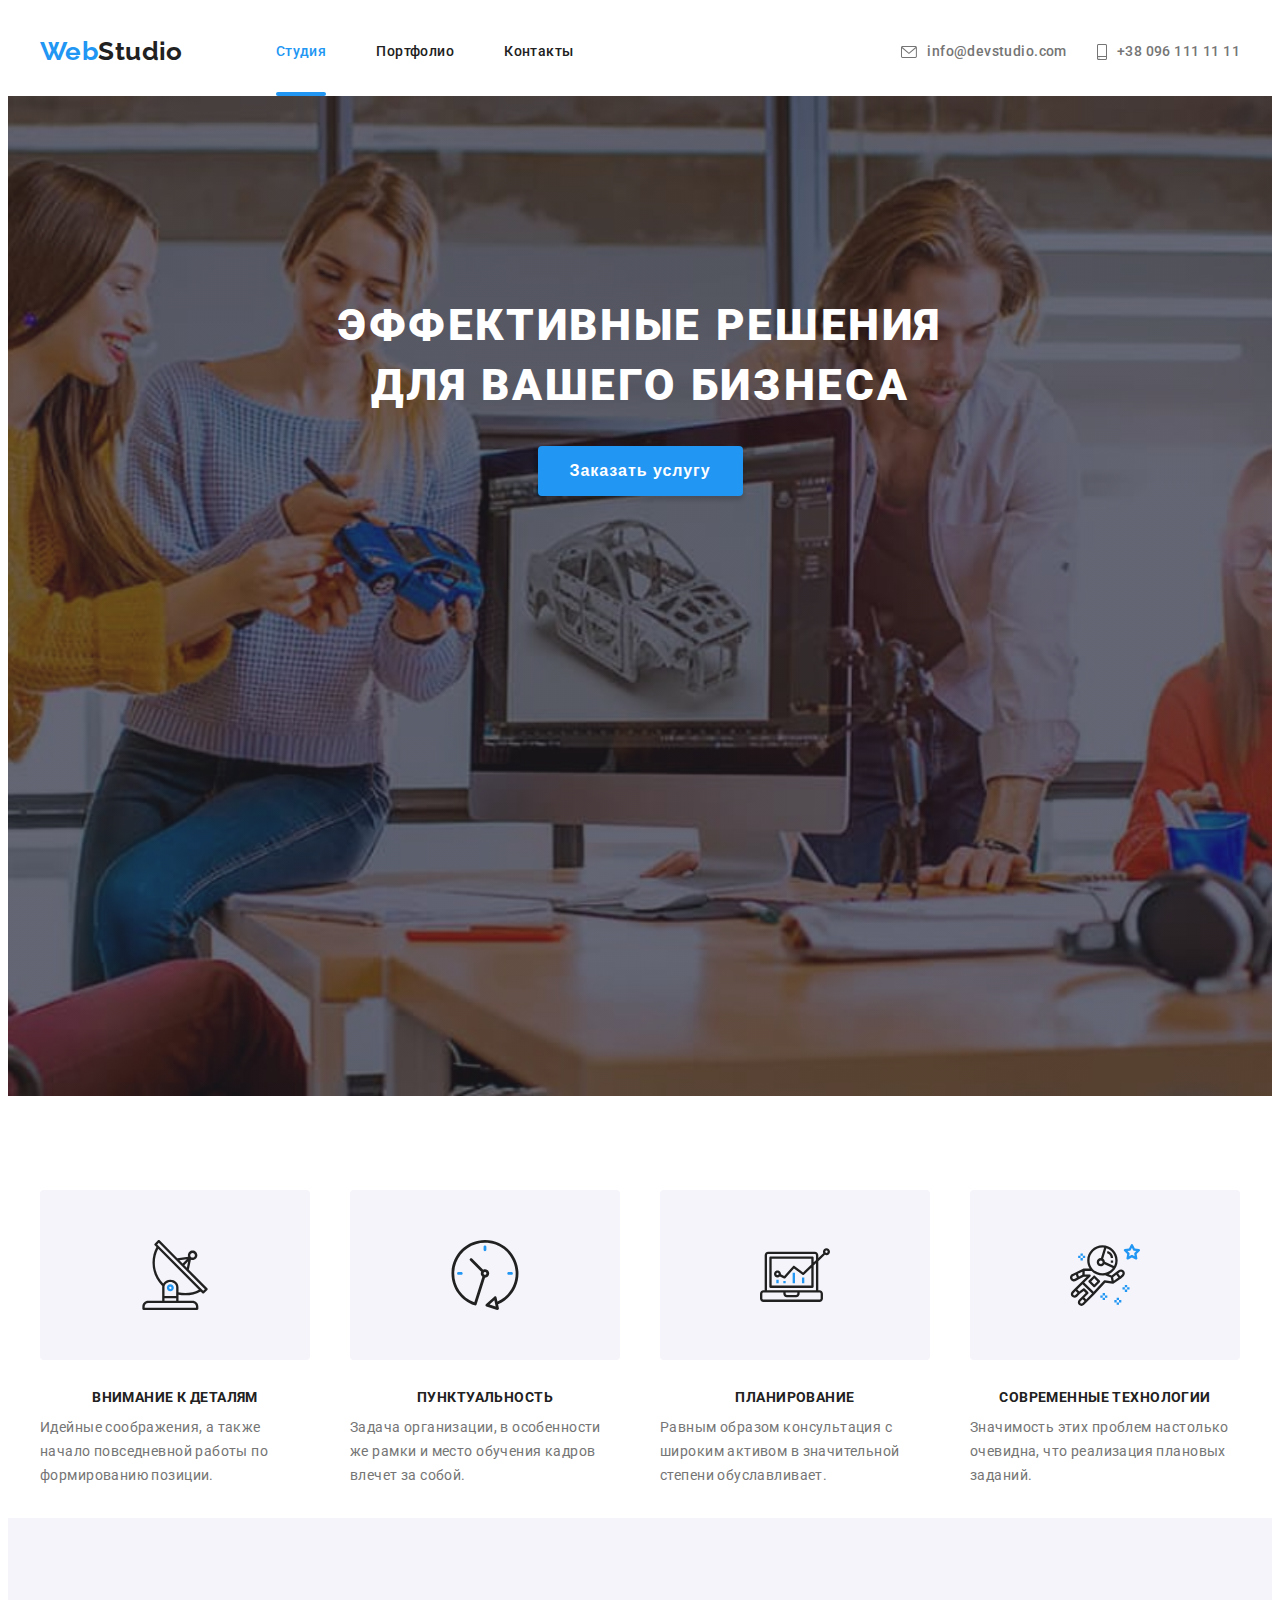
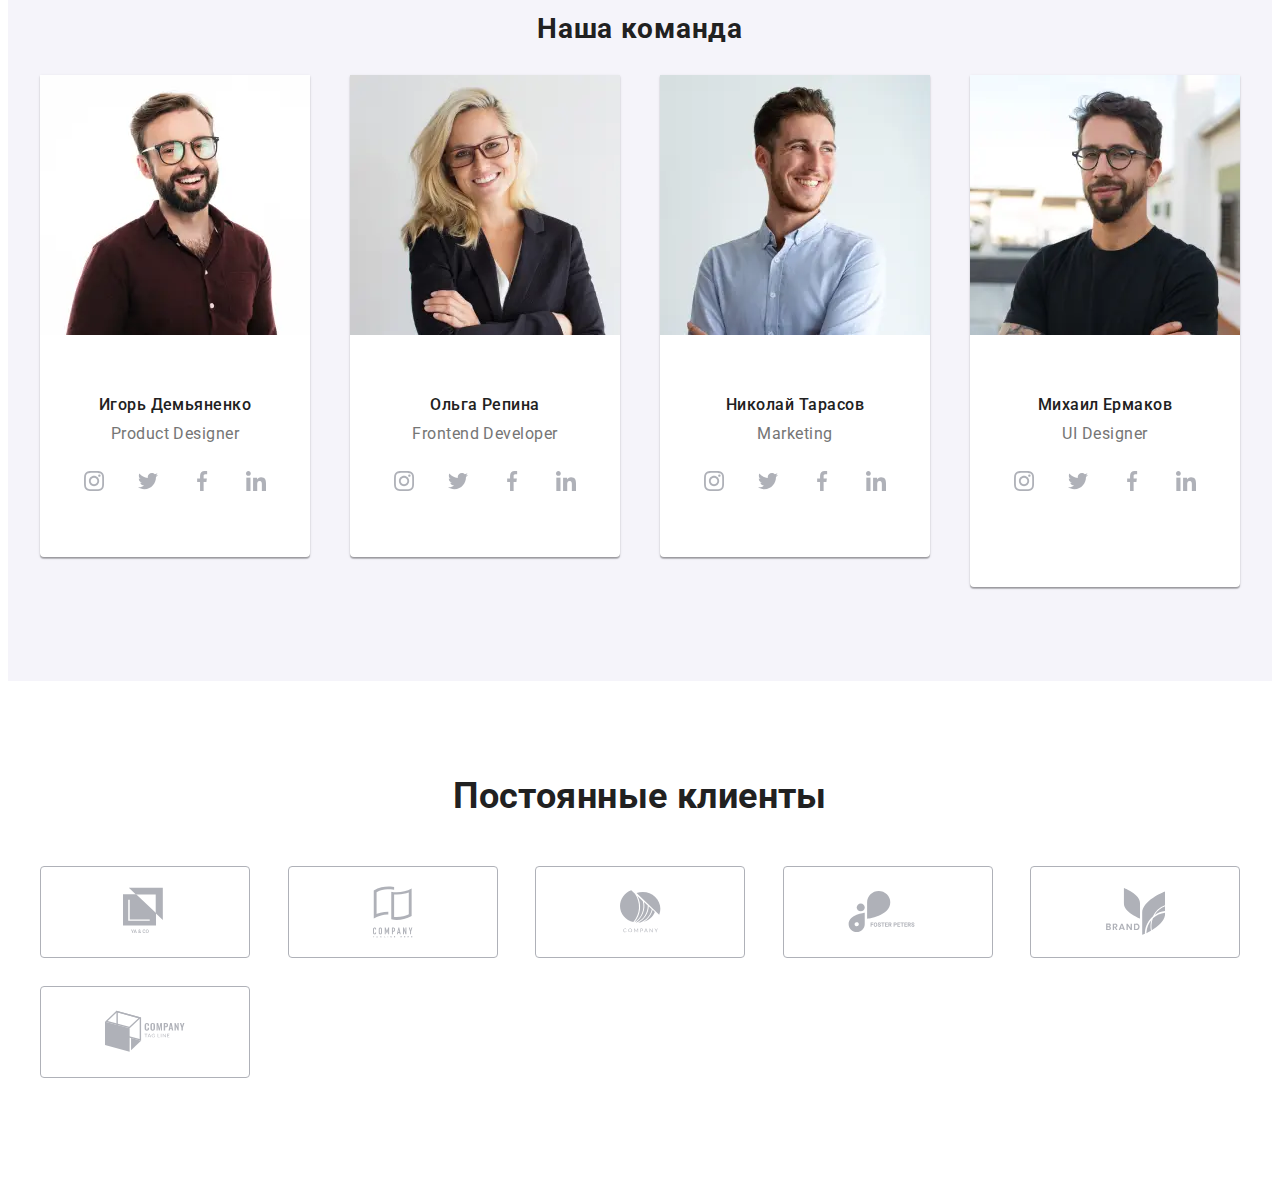
==== index.html @ 36c90e2e "fixes" ====
<!DOCTYPE html>
<html lang="ru">

<head>
  <meta charset="UTF-8" />
  <meta name="viewport" content="width=device-width, initial-scale=1.0" />
  <title>WebStudio</title>
  <link rel="stylesheet" href="https://cdnjs.cloudflare.com/ajax/libs/modern-normalize/1.0.0/modern-normalize.css"
    integrity="sha512-Zx6MlUMKSVJoQ+83OwhdILe8cSEsCzfqThJd7J/VA2UrK6Ctj85p+xzqfyuNXE5B1k25uUdmJ2OzItbBy9GHAQ=="
    crossorigin="anonymous" />
  <link rel="preconnect" href="https://fonts.gstatic.com" />
  <link href="https://fonts.googleapis.com/css2?family=Raleway:wght@700&family=Roboto:wght@400;500;700;900&display=swap"
    rel="stylesheet" />
  <link rel="stylesheet" href="./css/main.min.css" />
</head>

<body>
  <!--header-->
  <header class="page-header">
    <div class="container">
      <div class="nav-wrapper">
        <nav class="site-nav">
          <a href="./index.html" class="site-nav-logo"><span class="current">Web</span><span
              class="primarycolor">Studio</span></a>
          <ul class="list site-nav-pages">
            <li class="item">
              <a class="link current" href="#">Студия</a>
            </li>

            <li class="item">
              <a class="link primarycolor" href="./portfolio.html">Портфолио</a>
            </li>

            <li class="item">
              <a class="link primarycolor" href="#">Контакты</a>
            </li>
          </ul>
        </nav>
        <button type="button" class="burger-btn" data-menu-button>
          <svg class="burger-icon" width="24" height="16">
            <use href="./images/main-sprites.svg#icon-burger-icon"></use>
          </svg>
        </button>
        <!--contacts-->
        <ul class="contacts list">
          <li class="item">
            <a class="link sitecolor mail" href="mailto:info@devstudio.com">
              <svg class="contacts-logo" width="16" height="12">
                <use href="./images/main-sprites.svg#icon-header-envelope"></use>
              </svg>
              info@devstudio.com
            </a>
          </li>

          <li class="item">
            <a class="link sitecolor phone" href="tel:+380961111111">
              <svg class="contacts-logo" width="10" height="16">
                <use href="./images/main-sprites.svg#icon-header-smartphone"></use>
              </svg>
              +38 096 111 11 11
            </a>
          </li>
        </ul>
      </div>
    </div>

    <div class="mobile-menu" data-menu>
      <button type="button" class="close-btn-mobile" data-menu-close>
        <svg class="close-icon-mobile" width="18.67" height="18.67">
          <use href="./images/main-sprites.svg#icon-close-mobile"></use>
        </svg>
      </button>
      <ul class="mobile-menu-nav">
        <li class="mobile-menu-item list">
          <a href="" class="menu-nav-link link current">Студия</a>
        </li>
        <li class="mobile-menu-item list">
          <a href="" class="menu-nav-link link">Портфолио</a>
        </li>
        <li class="mobile-menu-item list">
          <a href="" class="menu-nav-link link">Контакты</a>
        </li>
      </ul>

      <ul class="contacts-moblie">
        <li class="contacts-mobile-item list">
          <a class="link contacts-mobile-link current" href="tel:+380961111111">+38 096 111 11 11</a>
        </li>
        <li class="contacts-mobile-item list">
          <a class="link contacts-mobile-link" href="mailto:info@devstudio.com">info@devstudio.com</a>
        </li>
      </ul>

      <ul class="mobile-social">
        <li class="mobile-social-item list">
          <a href="#" class="mobile-social-link link current">Instagram</a>
        </li>
        <li class="mobile-social-item list">
          <a href="#" class="mobile-social-link link current">Twitter</a>
        </li>
        <li class="mobile-social-item list">
          <a href="#" class="mobile-social-link link current">Facebook</a>
        </li>
        <li class="mobile-social-item list">
          <a href="#" class="mobile-social-link link current">LinkedIn</a>
        </li>
      </ul>
    </div>
  </header>

  <!-- main -->
  <main>
    <!-- hero  -->
    <section class="section hero">
      <div class="container">
        <div class="hero-content centered">
          <h1 class="hero-title">Эффективные решения для вашего бизнеса</h1>
          <button data-modal-open type="button" class="button hero-button">
            Заказать услугу
          </button>
        </div>
      </div>
    </section>

    <!-- advantages -->
    <section class="section advantages">
      <div class="container">
        <h2 class="primary-textcolor title">Преимущества</h2>
        <ul class="list advantages-list">
          <li class="item item-details">
            <div class="advantages-logos">
              <svg class="advantages-logos-item" width="70" height="70">
                <use href="./images/main-sprites.svg#icon-advantages-antenna"></use>
              </svg>
            </div>
            <h3 class="advantages-title primary-textcolor">
              Внимание к деталям
            </h3>
            <p>
              Идейные соображения, а также начало повседневной работы по
              формированию позиции.
            </p>
          </li>
          <li class="item item-punktuality">
            <div class="advantages-logos">
              <svg class="advantages-logos-item" width="70" height="70">
                <use href="./images/main-sprites.svg#icon-advantages-clock"></use>
              </svg>
            </div>
            <h3 class="advantages-title primary-textcolor">Пунктуальность</h3>
            <p>
              Задача организации, в особенности же рамки и место обучения
              кадров влечет за собой.
            </p>
          </li>
          <li class="item item-planning">
            <div class="advantages-logos">
              <svg class="advantages-logos-item" width="70" height="70">
                <use href="./images/main-sprites.svg#icon-advantages-diagram"></use>
              </svg>
            </div>
            <h3 class="advantages-title primary-textcolor">Планирование</h3>
            <p>
              Равным образом консультация с широким активом в значительной
              степени обуславливает.
            </p>
          </li>
          <li class="item item-moderntech">
            <div class="advantages-logos">
              <svg class="advantages-logos-item" width="70" height="70">
                <use href="./images/main-sprites.svg#icon-advantages-astronaut"></use>
              </svg>
            </div>
            <h3 class="advantages-title primary-textcolor">
              Современные технологии
            </h3>
            <p>
              Значимость этих проблем настолько очевидна, что реализация
              плановых заданий.
            </p>
          </li>
        </ul>
      </div>
    </section>

    <!--what we do-->
    <!-- <section class="section what-we-do">
      <div class="container">
        <h2 class="primary-textcolor what-we-do-title">Чем мы занимаемся</h2>
        <ul class="list">
          <li class="item">
            <div class="what-we-do-thumb">
              <img src="./images/studio/whatwedo1.jpg" alt="desktop decisions" width="370" height="294" />
              <div class="what-we-do-textwrapper">
                <p class="what-we-do-label">Десктопные приложения</p>
              </div>
            </div>
          </li>

          <li class="item">
            <div class="what-we-do-thumb">
              <img src="./images/studio/whatwedo2.jpg" alt="mobile decisions" width="370" height="294" />
              <div class="what-we-do-textwrapper">
                <p class="what-we-do-label">Мобильные приложения</p>
              </div>
            </div>
          </li>

          <li class="item">
            <div class="what-we-do-thumb">
              <img src="./images/studio/whatwedo3.jpg" alt="tablet decisions" width="370" height="294" />
              <div class="what-we-do-textwrapper">
                <p class="what-we-do-label">Дизайнерские решения</p>
              </div>
            </div>
          </li>
        </ul>
      </div>
    </section> -->

    <!-- our team-->
    <section class="section our-team">
      <div class="container">
        <h2 class="primary-textcolor our-team-title">Наша команда</h2>
        <ul class="our-team-list list">
          <li class="centered item">
            <picture class="our-team-pic">
              <source srcset="
                    ./images/studio/our-team/desktop/team1.webp 1x,
                    ./images/our-team/desktop/team1@2x.webp     2x
                  " media="(min-width: 1200px)" type="image/webp" />
              <source srcset="
                    ./images/studio/our-team/desktop/team1.jpg 1x,
                    ./images/our-team/desktop/team1@2x.jpg     2x
                  " media="(min-width: 1200px)" />

              <source srcset="
                    ./images/studio/our-team/tablet/team1.webp 1x,
                    ./images/our-team/tablet/team1@2x.webp     2x
                  " media="(min-width: 768px)" type="image/webp" />
              <source srcset="
                    ./images/studio/our-team/tablet/team1.jpg 1x,
                    ./images/our-team/tablet/team1@2x.jpg     2x
                  " media="(min-width: 768px)" />

              <source srcset="
                    ./images/studio/our-team/mobile/team1.webp 1x,
                    ./images/our-team/mobile/team1@2x.webp     2x
                  " media="(min-width: 480px)" type="image/webp" />
              <source srcset="
                    ./images/studio/our-team/mobile/team1.jpg 1x,
                    ./images/our-team/mobile/team1@2x.jpg     2x
                  " media="(min-width: 480px)" />

              <img src="./images/studio/our-team/desktop/team1.jpg" alt="фото Игоря Демьяненко" />
            </picture>

            <div class="ourteam-text-block">
              <h3 class="primary-textcolor title">Игорь Демьяненко</h3>
              <p class="our-team-description" lang="en">Product Designer</p>
              <ul class="list social-list">
                <li class="social-item">
                  <a href="#" class="social-link">
                    <svg class="social-icon" width="20" height="20">
                      <use href="./images/main-sprites.svg#icon-insta"></use>
                    </svg>
                  </a>
                </li>

                <li class="social-item">
                  <a href="#" class="social-link">
                    <svg class="social-icon" width="20" height="20">
                      <use href="./images/main-sprites.svg#icon-twitter"></use>
                    </svg>
                  </a>
                </li>
                <li class="social-item">
                  <a href="#" class="social-link">
                    <svg class="social-icon" width="20" height="20">
                      <use href="./images/main-sprites.svg#icon-facebook"></use>
                    </svg>
                  </a>
                </li>
                <li class="social-item">
                  <a href="#" class="social-link">
                    <svg class="social-icon" width="20" height="20">
                      <use href="./images/main-sprites.svg#icon-linkedin"></use>
                    </svg>
                  </a>
                </li>
              </ul>
            </div>
          </li>
          <li class="centered item">
            <picture class="our-team-pic">
              <source srcset="
                    ./images/studio/our-team/desktop/team2.webp 1x,
                    ./images/our-team/desktop/team2@2x.webp     2x
                  " media="(min-width: 1200px)" type="image/webp" />
              <source srcset="
                    ./images/studio/our-team/desktop/team2.jpg 1x,
                    ./images/our-team/desktop/team2@2x.jpg     2x
                  " media="(min-width: 1200px)" />

              <source srcset="
                    ./images/studio/our-team/tablet/team2.webp 1x,
                    ./images/our-team/tablet/team2@2x.webp     2x
                  " media="(min-width: 768px)" type="image/webp" />
              <source srcset="
                    ./images/studio/our-team/tablet/team2.jpg 1x,
                    ./images/our-team/tablet/team2@2x.jpg     2x
                  " media="(min-width: 768px)" />

              <source srcset="
                    ./images/studio/our-team/mobile/team2.webp 1x,
                    ./images/our-team/mobile/team2@2x.webp     2x
                  " media="(min-width: 480px)" type="image/webp" />
              <source srcset="
                    ./images/studio/our-team/mobile/team2.jpg 1x,
                    ./images/our-team/mobile/team2@2x.jpg     2x
                  " media="(min-width: 480px)" />

              <img src="./images/studio/our-team/desktop/team2.jpg" alt="фото Ольги Репиной" />
            </picture>

            <div class="ourteam-text-block">
              <h3 class="primary-textcolor title">Ольга Репина</h3>
              <p class="our-team-description" lang="en">Frontend Developer</p>
              <ul class="list social-list">
                <li class="social-item">
                  <a href="#" class="social-link">
                    <svg class="social-icon" width="20" height="20">
                      <use href="./images/main-sprites.svg#icon-insta"></use>
                    </svg>
                  </a>
                </li>

                <li class="social-item">
                  <a href="#" class="social-link">
                    <svg class="social-icon" width="20" height="20">
                      <use href="./images/main-sprites.svg#icon-twitter"></use>
                    </svg>
                  </a>
                </li>
                <li class="social-item">
                  <a href="#" class="social-link">
                    <svg class="social-icon" width="20" height="20">
                      <use href="./images/main-sprites.svg#icon-facebook"></use>
                    </svg>
                  </a>
                </li>
                <li class="social-item">
                  <a href="#" class="social-link">
                    <svg class="social-icon" width="20" height="20">
                      <use href="./images/main-sprites.svg#icon-linkedin"></use>
                    </svg>
                  </a>
                </li>
              </ul>
            </div>
          </li>
          <li class="centered item">
            <picture class="our-team-pic">
              <source srcset="
                    ./images/studio/our-team/desktop/team3.webp 1x,
                    ./images/our-team/desktop/team3@2x.webp     2x
                  " media="(min-width: 1200px)" type="image/webp" />
              <source srcset="
                    ./images/studio/our-team/desktop/team3.jpg 1x,
                    ./images/our-team/desktop/team3@2x.jpg     2x
                  " media="(min-width: 1200px)" />

              <source srcset="
                    ./images/studio/our-team/tablet/team3.webp 1x,
                    ./images/our-team/tablet/team3@2x.webp     2x
                  " media="(min-width: 768px)" type="image/webp" />
              <source srcset="
                    ./images/studio/our-team/tablet/team3.jpg 1x,
                    ./images/our-team/tablet/team3@2x.jpg     2x
                  " media="(min-width: 768px)" />

              <source srcset="
                    ./images/studio/our-team/mobile/team3.webp 1x,
                    ./images/our-team/mobile/team3@2x.webp     2x
                  " media="(min-width: 480px)" type="image/webp" />
              <source srcset="
                    ./images/studio/our-team/mobile/team3.jpg 1x,
                    ./images/our-team/mobile/team3@2x.jpg     2x
                  " media="(min-width: 480px)" />

              <img src="./images/studio/our-team/desktop/team3.jpg" alt="фото Николая Тарасова" />
            </picture>
            <div class="ourteam-text-block">
              <h3 class="primary-textcolor title">Николай Тарасов</h3>
              <p class="our-team-description" lang="en">Marketing</p>
              <ul class="list social-list">
                <li class="social-item">
                  <a href="#" class="social-link">
                    <svg class="social-icon" width="20" height="20">
                      <use href="./images/main-sprites.svg#icon-insta"></use>
                    </svg>
                  </a>
                </li>

                <li class="social-item">
                  <a href="#" class="social-link">
                    <svg class="social-icon" width="20" height="20">
                      <use href="./images/main-sprites.svg#icon-twitter"></use>
                    </svg>
                  </a>
                </li>
                <li class="social-item">
                  <a href="#" class="social-link">
                    <svg class="social-icon" width="20" height="20">
                      <use href="./images/main-sprites.svg#icon-facebook"></use>
                    </svg>
                  </a>
                </li>
                <li class="social-item">
                  <a href="#" class="social-link">
                    <svg class="social-icon" width="20" height="20">
                      <use href="./images/main-sprites.svg#icon-linkedin"></use>
                    </svg>
                  </a>
                </li>
              </ul>
            </div>
          </li>
          <li class="centered item">
            <picture class="our-team-pic">
              <source srcset="
                    ./images/studio/our-team/desktop/team4.webp 1x,
                    ./images/our-team/desktop/team4@2x.webp 2x
                  " media="(min-width: 1200px)" type="image/webp" />
              <source srcset="
                    ./images/studio/our-team/desktop/team4.jpg 1x,
                    ./images/our-team/desktop/team4@2x.jpg 2x
                  " media="(min-width: 1200px)" />

              <source srcset="
                    ./images/studio/our-team/tablet/team4.webp 1x,
                    ./images/our-team/tablet/team4@2x.webp     2x
                  " media="(min-width: 768px)" type="image/webp" />
              <source srcset="
                    ./images/studio/our-team/tablet/team4.jpg 1x,
                    ./images/our-team/tablet/team4@2x.jpg     2x
                  " media="(min-width: 768px)" />

              <source srcset="
                    ./images/studio/our-team/mobile/team4.webp 1x,
                    ./images/our-team/mobile/team4@2x.webp     2x
                  " media="(min-width: 480px)" type="image/webp" />
              <source srcset="
                    ./images/studio/our-team/mobile/team4.jpg 1x,
                    ./images/our-team/mobile/team4@2x.jpg     2x
                  " media="(min-width: 480px)" />

              <img src="./images/studio/our-team/desktop/team4.jpg" alt="фото Михаила Ермакова" />
            </picture>
            <div class="ourteam-text-block">
              <h3 class="primary-textcolor title">Михаил Ермаков</h3>
              <p class="our-team-description" lang="en">UI Designer</p>
              <ul class="list social-list">
                <li class="social-item">
                  <a href="#" class="social-link">
                    <svg class="social-icon" width="20" height="20">
                      <use href="./images/main-sprites.svg#icon-insta"></use>
                    </svg>
                  </a>
                </li>

                <li class="social-item">
                  <a href="#" class="social-link">
                    <svg class="social-icon" width="20" height="20">
                      <use href="./images/main-sprites.svg#icon-twitter"></use>
                    </svg>
                  </a>
                </li>
                <li class="social-item">
                  <a href="#" class="social-link">
                    <svg class="social-icon" width="20" height="20">
                      <use href="./images/main-sprites.svg#icon-facebook"></use>
                    </svg>
                  </a>
                </li>
                <li class="social-item">
                  <a href="#" class="social-link">
                    <svg class="social-icon" width="20" height="20">
                      <use href="./images/main-sprites.svg#icon-linkedin"></use>
                    </svg>
                  </a>
                </li>
              </ul>
            </div>
          </li>
        </ul>
      </div>
    </section>

    <section class="section clients">
      <div class="container">
        <h2 class="primary-textcolor clients-title">Постоянные клиенты</h2>
        <ul class="list client-list">
          <li class="client-list-item">
            <a href="#" class="client-link">
              <svg class="clients-icon" width="44" height="50">
                <use href="./images/main-sprites.svg#icon-clients-logo1"></use>
              </svg>
            </a>
          </li>
          <li class="client-list-item">
            <a href="#" class="client-link">
              <svg class="clients-icon" width="40" height="52">
                <use href="./images/main-sprites.svg#icon-clients-logo2"></use>
              </svg>
            </a>
          </li>
          <li class="client-list-item">
            <a href="#" class="client-link">
              <svg class="clients-icon" width="41" height="43">
                <use href="./images/main-sprites.svg#icon-clients-logo3"></use>
              </svg>
            </a>
          </li>
          <li class="client-list-item">
            <a href="#" class="client-link">
              <svg class="clients-icon" width="80" height="42">
                <use href="./images/main-sprites.svg#icon-clients-logo4"></use>
              </svg>
            </a>
          </li>
          <li class="client-list-item">
            <a href="#" class="client-link">
              <svg class="clients-icon" width="59" height="47">
                <use href="./images/main-sprites.svg#icon-clients-logo5"></use>
              </svg>
            </a>
          </li>
          <li class="client-list-item">
            <a href="#" class="client-link">
              <svg class="clients-icon" width="80" height="45">
                <use href="./images/main-sprites.svg#icon-clients-logo6"></use>
              </svg>
            </a>
          </li>
        </ul>
      </div>
    </section>
  </main>

  <!--footer-->
  <!-- <footer class="footer">
    <div class="container footer-container">
      <div class="footer-address">
        <a href="./index.html" class="site-nav-logo"><span class="current">Web</span>Studio</a>
        <address class="footer-adress fontstyle-norm">
          <p class="footer-mainaddress">г. Киев, пр-т Леси Украинки, 26</p>
          <ul class="footer-address-list list">
            <li>
              <a href="mailto:info@devstudio.com">info@devstudio.com</a>
            </li>
            <li><a href="tel:+380961111111">+38 096 111 11 11</a></li>
          </ul>
        </address>
      </div>

      <div class="footer-social">
        <p class="action-text">присоединяйтесь</p>
        <ul class="list social-list">
          <li class="social-item">
            <a href="#" class="social-link">
              <svg class="social-icon" width="20" height="20">
                <use href="./images/main-sprites.svg#icon-insta"></use>
              </svg>
            </a>
          </li>

          <li class="social-item">
            <a href="#" class="social-link">
              <svg class="social-icon" width="20" height="20">
                <use href="./images/main-sprites.svg#icon-twitter"></use>
              </svg>
            </a>
          </li>
          <li class="social-item">
            <a href="#" class="social-link">
              <svg class="social-icon" width="20" height="20">
                <use href="./images/main-sprites.svg#icon-facebook"></use>
              </svg>
            </a>
          </li>
          <li class="social-item">
            <a href="#" class="social-link">
              <svg class="social-icon" width="20" height="20">
                <use href="./images/main-sprites.svg#icon-linkedin"></use>
              </svg>
            </a>
          </li>
        </ul>
      </div>

      <div class="subscribe-form">
        <p class="footer-form-label">Подпишитесь на рассылку</p>
        <form class="footer-form">
          <input type="email" class="subscribe-email" value="" placeholder="E-mail" />
          <button type="submit" class="button subscribe-button">
            Подписаться
            <svg class="icon icon-icon-send" width="24" height="24">
              <use href="./images/main-sprites.svg#icon-icon-send"></use>
            </svg>
          </button>
        </form>
      </div>
    </div>
  </footer> -->

  <div class="backdrop is-hidden" data-modal>
    <div class="modal">
      <button data-modal-close class="modal-button">
        <svg class="icon-close" width="11" height="11">
          <use xlink:href="./images/main-sprites.svg#icon-close"></use>
        </svg>
      </button>

      <p class="modal-title">Оставьте свои данные, мы вам перезвоним</p>

      <form class="inputs">
        <div class="form-field">
          <label class="form-label" for="name">Имя</label>
          <input class="form-input" type="text" name="name" id="name" placeholder="" autofocus />
          <svg class="icon-name input-icon" width="18" height="18">
            <use xlink:href="./images/main-sprites.svg#icon-pers"></use>
          </svg>
        </div>

        <div class="form-field">
          <label class="form-label" for="tel">Телефон</label>
          <input class="form-input" type="tel" name="tel" id="tel" />
          <svg class="icon-tel input-icon" width="18" height="18">
            <use xlink:href="./images/main-sprites.svg#icon-phone"></use>
          </svg>
        </div>

        <div class="form-field">
          <label class="form-label" for="email">Почта</label>
          <input class="form-input" type="email" name="email" id="email" />
          <svg class="icon-email input-icon" width="18" height="18">
            <use xlink:href="./images/main-sprites.svg#icon-email"></use>
          </svg>
        </div>

        <div class="form-field form-field-textarea">
          <label class="form-label" for="comment">Комментарий</label>
          <textarea name="comment" id="comment" cols="30" rows="6" class="form-text"
            placeholder="Введите текст"></textarea>
        </div>

        <div class="wrapp-form">
          <input class="checkbox" type="checkbox" name="checkbox" value="checkbox" id="checkbox" />
          <label class="label agreement" for="checkbox">
            Соглашаюсь с рассылкой и принимаю
            <a class="modal-license" href="#">Условия договора</a></label>
          <button class="button send-button">Отправить</button>
        </div>
      </form>
    </div>
  </div>

  <script src="./js/modal.js"></script>
  <script src="./js/mobile-menu.js"></script>
</body>

</html>
---- css/main.min.css ----
:root{--primary-text-color: #212121;--text-color: #757575;--hero-title: #ffffff;--whitecolor: #ffffff;--accent-color: #2196f3;--address-color: rgba(255, 255, 255, 0.6);--primary-bg-color: #ffffff;--second-bg-color: #2f303a;--third-bg-color: #f5f4fa;--hero-gredient: rgba(47, 48, 58, 0.4);--what-we-do-gredient: rgba(47, 48, 58, 0.8);--filter-btn-bg-color: #f5f4fa;--icons-bg: rgba(255, 255, 255, 0.1);--ourteam-box-shadow: rgba(0, 0, 0, 0.12),
        0px 1px 1px rgba(0, 0, 0, 0.14),
        0px 2px 1px rgba(0, 0, 0, 0.2);--backdrop-modal-window: rgba(0, 0, 0, 0.2);--modal-bg-color: #ffffff;--modal-input-bordercolor: rgba(33, 33, 33, 0.2);--placeholder-text-color: rgba(117, 117, 117, 0.5);--input-text-color: rgba(33, 33, 33, 0.2);--border-color-portfolio: #eeeeee;--porfolio-card-hover: rgba(33, 150, 243, 0.9);--normal-font-size: 14px;--email-subscribe-shadow: rgba(0, 0, 0, 0.15);--email-subscribe-border-color: rgba(255, 255, 255, 0.3);--logo-color: #afb1b8;--header-border-color: #ececec;--button-shadow: 0px 3px 1px rgba(0, 0, 0, 0.1),
        0px 1px 2px rgba(0, 0, 0, 0.08), 0px 2px 2px rgba(0, 0, 0, 0.12);--portfolio-card-shadow: 0px 1px 1px rgba(0, 0, 0, 0.12),
        0px 4px 4px rgba(0, 0, 0, 0.06), 1px 4px 6px rgba(0, 0, 0, 0.16);--modal-boxshawow: 0px 1px 3px rgba(0, 0, 0, 0.12),
        0px 1px 1px rgba(0, 0, 0, 0.14),
        0px 2px 1px rgba(0, 0, 0, 0.2);--transition-cubic-primary: 250ms cubic-bezier(0.4, 0, 0.2, 1);--modal-form-label-mar-bottom: 4px;--modal-box-shadow-checkbox: 0 0 0 1px rgba(0, 0, 0, 0.5)}h2,h3,p{margin-top:0;margin-bottom:0}.list{list-style:none;padding:0;margin:0}a{display:block;text-decoration:none;color:var(--primary-text-color)}img{display:block;max-width:100%;height:auto}.current{color:var(--accent-color)}.sitecolor{color:var(--text-color)}.fontstyle-norm{font-style:normal}.primary-textcolor{color:var(--primary-text-color)}.centered{text-align:center}button{cursor:pointer}body{background-color:var(--primary-bg-color);color:var(--text-color);font-family:Roboto, sans-serif;font-size:var(--normal-font-size);line-height:1.71;letter-spacing:0.03em}h2{font-size:36px;font-weight:bold;line-height:1.17;text-align:center}h3{font-size:14px;font-weight:bold;line-height:1.14;text-transform:uppercase}.section{padding-bottom:94px;padding-top:94px}.page-header .list a:hover,.page-header .list a:focus,.burger-btn:hover,.close-btn-mobile:hover,.footer address a:hover,.footer address a:focus{color:var(--accent-color)}.page-header .list a,.footer address a,a.client-link,a.social-link,.our-team a.social-link,.portfolio button,.portfolio-items a{transition:color var(--transition-cubic-primary),background-color var(--transition-cubic-primary),box-shadow var(--transition-cubic-primary)}.container{width:100%;margin:0 auto}.container .nav-wrapper{display:flex;align-items:center;justify-content:space-between}@media screen and (min-width: 480px){.container{width:450px}}@media screen and (min-width: 768px){.container{width:738px}}@media screen and (min-width: 1200px){.container{width:1200px;padding:0 15px}}@media screen and (max-width: 767px){.site-nav-pages,.contacts{display:none}.nav-wrapper{padding:16px 0;height:60px}.site-nav-logo{font-family:Raleway;font-weight:bold;font-size:24px;line-height:28px}.burger-btn,.close-btn-mobile{background-color:transparent;border:none;padding:0;width:40px;height:40px}.close-btn-mobile{position:absolute;top:10px;right:15px}.mobile-menu{position:absolute;top:0;left:50%;transform:translateX(-50%);width:100%;max-width:480px;min-height:796px;padding:48px 40px;background-color:var(--whitecolor);opacity:0;visibility:hidden;pointer-events:none}.mobile-menu.is-open{opacity:100%;visibility:visible;pointer-events:visible}.mobile-menu .mobile-menu-nav,.mobile-menu .contacts-moblie,.mobile-menu .mobile-social{padding:0;font-weight:500}.mobile-menu .mobile-menu-nav{font-size:40px;line-height:47px}.mobile-menu .mobile-menu-nav .mobile-menu-item{padding-bottom:32px}.mobile-menu .mobile-menu-nav .mobile-menu-item:last-child{margin-bottom:302px}.mobile-menu .contacts-moblie{font-size:34px;line-height:40px}.mobile-menu .contacts-moblie li{padding-bottom:32px}.mobile-menu .contacts-moblie li:not(:first-child){font-weight:500;font-size:24px;line-height:28px;padding-bottom:64px}.mobile-menu .contacts-moblie li:not(:first-child) a{color:var(--text-color)}.mobile-menu .mobile-social{font-size:18px;line-height:22px;display:flex}.mobile-menu .mobile-social .mobile-social-item:not(:last-child){margin-right:20px}.mail,.phone,.burger-icon,.close-icon-mobile{fill:currentColor}}@media screen and (min-width: 768px){.burger-btn,.mobile-menu{display:none}.site-nav,.site-nav-pages{display:flex;align-items:center}.site-nav{display:flex;align-items:center}.site-nav-logo{font-family:Raleway, sans-serif;font-weight:bold;font-size:24px;line-height:28px;margin-right:88px}.site-nav-pages .item{font-weight:500}.site-nav-pages .item:not(:last-child){margin-right:30px}.site-nav-pages .item .link{padding:26px 0}.contacts .item{font-weight:500}.contacts .item .link{display:flex;align-items:center}.contacts .item:not(:last-child){margin-bottom:10px}.contacts-logo{margin-right:10px}.link.current{position:relative}.link.current:after{position:absolute;bottom:0;left:0;content:'';display:block;width:100%;height:4px;background-color:var(--accent-color);border-radius:2px}.mail,.phone{fill:currentColor}}@media screen and (min-width: 1200px){.contacts{display:flex;align-items:center}.site-nav-logo{font-size:26px;line-height:31px;margin-right:93px}.site-nav-pages .item:not(:last-child){margin-right:50px}.site-nav-pages .item .link{padding:32px 0}.contacts .item:first-child{margin-right:30px;margin-bottom:0}}.hero{background-color:var(--second-bg-color);background-image:linear-gradient(to right, var(--hero-gredient), var(--hero-gredient)),url("./../../images/studio/hero/mobile/hero.jpg");background-position:center;background-size:cover;background-repeat:no-repeat;width:480px;height:400px;margin-left:auto;margin-right:auto;padding-top:118px;padding-bottom:118px}.hero-content{width:360px;margin:0 auto}.hero-title{margin-top:0;margin-bottom:30px;color:var(--hero-title);font-weight:900;font-size:26px;line-height:42px;text-align:center;letter-spacing:0.06em;text-transform:uppercase}.button{min-width:200px;border:0;border-radius:4px;padding-top:10px;padding-bottom:10px;padding-left:32px;padding-right:32px;color:var(--whitecolor);background-color:var(--accent-color);box-shadow:0px 4px 4px rgba(0,0,0,0.15);font-weight:bold;font-size:16px;line-height:1.87;align-items:center;text-align:center;letter-spacing:0.06em}@media screen and (min-device-pixel-ratio: 2), screen and (min-resolution: 192dpi) and (min-width: 320px), screen and (min-resolution: 2dppx) and (min-width: 320px){.hero{background-image:linear-gradient(to right, var(--hero-gredient), var(--hero-gredient)),url("./../../images/studio/hero/mobile/hero@2x.jpg")}}@media screen and (min-width: 768px){.hero{width:100%;background-image:linear-gradient(to right, var(--hero-gredient), var(--hero-gredient)),url("./../../images/studio/hero/tablet/hero.jpg")}}@media screen and (min-device-pixel-ratio: 2) and (min-width: 768px), screen and (min-resolution: 192dpi) and (min-width: 768px), screen and (min-resolution: 2dppx) and (min-width: 768px){.hero{background-image:linear-gradient(to right, var(--hero-gredient), var(--hero-gredient)),url("./../../images/studio/hero/tablet/hero@2x.jpg")}}@media screen and (min-width: 1200px){.hero{height:600px;max-width:1600px;padding-top:200px;padding-bottom:200px;margin-left:auto;margin-right:auto;background-image:linear-gradient(to right, var(--hero-gredient), var(--hero-gredient)),url("./../../images/studio/hero/desktop/hero.jpg")}.hero-content{width:696px;margin:0 auto}.hero-title{margin-top:0;margin-bottom:30px;color:var(--hero-title);font-weight:900;font-size:44px;line-height:1.36;text-align:center;letter-spacing:0.06em;text-transform:uppercase}}@media screen and (min-device-pixel-ratio: 2) and (min-width: 1200px), screen and (min-resolution: 192dpi) and (min-width: 1200px), screen and (min-resolution: 2dppx) and (min-width: 1200px){.hero{background-image:linear-gradient(to right, var(--hero-gredient), var(--hero-gredient)),url("./../../images/studio/hero/desktop/hero@2x.jpg")}}.backdrop{position:fixed;z-index:2;top:0;left:0;width:100%;height:100%;background-color:var(--backdrop-modal-window);opacity:1;transition:opacity 250ms linear}.backdrop.is-hidden{opacity:0;pointer-events:none}.modal{position:absolute;top:50%;left:50%;transform:translate(-50%, -50%);width:528px;height:581px;padding:40px;background-color:var(--modal-bg-color);box-shadow:var(--modal-boxshawow);border-radius:4px}.modal-button{position:absolute;top:14px;right:14px;width:30px;height:30px;display:flex;justify-content:center;align-items:center;border:1px solid var(--modal-input-bordercolor);border-radius:50%;background-color:inherit}.modal-button:hover{fill:var(--accent-color)}.modal-title{font-weight:700;font-size:20px;line-height:23.44px;text-align:center;letter-spacing:0.03em;color:var(--primary-text-color);margin-bottom:12px}form.inputs{width:448px;height:342px}.form-field{position:relative;display:flex;flex-direction:column}.form-input,.form-text{padding-left:42px;padding-bottom:11px;padding-top:11px;margin-bottom:10px;border:1px solid var(--modal-input-bordercolor);border-radius:4px;transition:outline-color var(--transition-cubic-primary)}.form-text{padding-left:12px}.form-input:focus+.input-icon{fill:var(--accent-color)}.form-input.form-input:focus{outline-color:var(--accent-color)}.form-text:focus{outline-color:var(--accent-color)}.form-field-textarea{margin-bottom:20px}.form-label{font-size:12px;line-height:14.06px;margin-bottom:var(--modal-form-label-mar-bottom)}.input-icon{position:absolute;left:12px;top:50%;transform:translateY(calc(-50% + var(--modal-form-label-mar-bottom)))}.form-text{resize:none;margin-bottom:0}.form-text::placeholder{font-size:12px;line-height:14px;letter-spacing:0.01em;color:var(--placeholder-text-color)}.wrapp-form{text-align:center}.agreement{display:flex;justify-content:center;align-items:center;margin-bottom:30px;letter-spacing:0.03em}.modal-license{color:var(--accent-color);text-decoration:underline}.checkbox{position:absolute;clip:rect(0 0 0 0);width:1px;height:1px;margin:-1px;border:0;padding:0;overflow:hidden}.checkbox:checked+.agreement::before{background-image:url(./../images/modal/icon-checked.svg)}.checkbox:focus+.agreement::before{box-shadow:var(--modal-box-shadow-checkbox)}.checkbox:focus:checked+.agreement::before{box-shadow:var(--modal-box-shadow-checkbox)}.agreement::before{content:"";width:16px;height:15px;background-image:url(./../images/modal/icon-check.svg);margin-right:7px;background-size:contain;background-origin:border-box;background-repeat:no-repeat}.advantages .title{display:none}@media screen and (max-width: 767px){.section{padding-top:60px}}.advantages-logos{text-align:center;background-color:var(--third-bg-color);margin-bottom:30px;padding:25px 0}.advantages-title{text-align:center;margin-bottom:10px}.item-details p{margin-bottom:30px}@media screen and (min-width: 768px){.advantages-list{display:flex;flex-wrap:wrap;justify-content:space-between}.advantages-list .item{width:354px}}@media screen and (min-width: 1200px){.advantages{padding-bottom:0}.advantages-list .item{width:270px}.advantages-list .item+.item{margin-left:30px}.advantages-title{margin-bottom:10px}.advantages-logos{display:flex;align-items:center;justify-content:center;width:100%;height:120px;background-color:var(--third-bg-color);border-radius:4px;margin-bottom:30px}}.what-we-do .list{display:flex;justify-content:center}.what-we-do .item:not(:last-child){margin-right:30px}.what-we-do-title,.our-team-title,.clients-title{margin-bottom:50px}.what-we-do-thumb{position:relative;z-index:1}.what-we-do-textwrapper{position:absolute;bottom:0;left:0;display:flex;justify-content:center;width:100%;height:70px;padding-top:27px;padding-bottom:27px;background-color:var(--what-we-do-gredient)}.what-we-do-label{font-weight:700;text-transform:uppercase;color:var(--whitecolor)}.our-team{background-color:var(--third-bg-color);padding-top:60px}.our-team-title{font-weight:bold;font-size:28px;line-height:1.18;letter-spacing:0.03em;margin-bottom:30px}.our-team-pic img{margin-bottom:30px}.ourteam-text-block .title{font-weight:500;font-size:16px;line-height:19px;letter-spacing:0.03em;margin-bottom:10px;text-transform:unset}.ourteam-text-block .our-team-description{font-weight:normal;font-size:16px;line-height:19px;text-align:center;letter-spacing:0.03em;margin-bottom:16px}.social-list{justify-content:center}.our-team-list .item{padding-bottom:24px;background-color:var(--whitecolor);box-shadow:0px 1px 3px rgba(0,0,0,0.12),0px 1px 1px rgba(0,0,0,0.14),0px 2px 1px rgba(0,0,0,0.2);border-radius:0px 0px 4px 4px}.our-team-list .item:not(:last-child){margin-bottom:30px}@media screen and (max-width: 767px){.our-team{padding-bottom:60px}}@media screen and (min-width: 768px){.our-team-list{display:flex;flex-wrap:wrap;justify-content:space-between}}@media screen and (min-width: 1200px){.our-team{padding-top:94px;padding-bottom:94px}.our-team .item:not(:last-child){margin-right:30px}.our-team-list{display:flex;flex-wrap:nowrap}.ourteam-text-block{padding-top:30px;padding-bottom:30px;padding-left:32px;padding-right:32px}}ul.client-list{display:flex;flex-wrap:wrap;justify-content:space-between}li.client-list-item{display:flex;align-items:center;width:210px;height:90px}li.client-list-item:not(:last-child){margin-bottom:30px}a.client-link{display:flex;align-items:center;justify-content:center;width:100%;height:100%;color:var(--logo-color);fill:currentColor;border:1px solid var(--logo-color);border-radius:4px}a.client-link:hover,a.client-link:focus{color:var(--accent-color);border-color:var(--accent-color)}@media screen and (max-width: 767px){.clients{padding-top:60px;padding-bottom:60px}.clients .clients-title{font-size:28px;line-height:33px}}.footer{background-color:var(--second-bg-color);color:var(--whitecolor);padding-top:60px;padding-bottom:60px}.footer a{color:var(--whitecolor)}.footer-address-list a{color:var(--address-color)}.footer .site-nav-logo,.action-text,.footer-form-label{margin-bottom:20px}.footer-mainaddress,.footer-address-list li:first-child{margin-bottom:9px}.footer-container{display:flex;align-items:baseline}.footer-address{margin-right:70px}.footer-social{width:206px;margin-right:93px}.action-text,.footer-form-label{font-size:var(--normal-font-size);font-weight:700;text-transform:uppercase}ul.social-list{display:flex}li.social-item{width:44px;height:44px}li.social-item:not(:last-child){margin-right:10px}a.social-link{display:flex;align-items:center;justify-content:center;border-radius:50%;width:100%;height:100%;background-color:var(--icons-bg);fill:currentColor}a.social-link:hover,a.social-link:focus{background-color:var(--accent-color)}.our-team a.social-link{color:var(--logo-color)}.our-team a.social-link:hover,.our-team a.social-link:focus{color:var(--whitecolor)}.subscribe-form{width:570px}.footer-form{display:flex;position:relative}.subscribe-email{width:358px;padding-left:16px;padding-top:15px;padding-bottom:15px;margin-right:12px;font-size:16px;line-height:0.8;border:1px solid var(--email-subscribe-border-color);box-sizing:border-box;filter:drop-shadow(0px 4px 4px var(--email-subscribe-shadow));border-radius:4px;color:var(--address-color);background-color:var(--second-bg-color)}.subscribe-button{display:flex;align-items:center;padding-left:29px;padding-right:28px}.subscribe-form .icon{fill:currentColor;position:absolute;right:28px}.portfolio button:hover,.portfolio button:focus{background-color:var(--accent-color);color:var(--whitecolor);box-shadow:var(--button-shadow)}.portfolio h1{display:none}.filter-list{display:flex;justify-content:center;margin-bottom:50px}.filter-list .item:not(:last-child){margin-right:8px}.filter-list button{color:var(--primary-text-color);background-color:var(--filter-btn-bg-color);font-weight:500;font-size:16px;line-height:1.63;text-align:center;border:0;border-radius:4px;min-width:73px;padding-left:22px;padding-right:22px;padding-top:6px;padding-bottom:6px}.filter-list li:first-child button{background-color:var(--accent-color);color:var(--whitecolor);box-shadow:var(--button-shadow)}.portfolio-items{display:flex;flex-wrap:wrap;margin:-15px}.portfolio-items .title{font-weight:bold;font-size:18px;line-height:2;letter-spacing:0.06em;text-align:left}.portfolio-items .item{width:370px;margin:15px;border:1px solid var(--border-color-portfolio)}.portfolio-items .item:nth-child(3n){margin-right:0}.portfolio-items .item:nth-last-child(-n+3){margin-bottom:0}.portfolio-items .item a:hover .portfolio-items .item a:focus{box-shadow:var(--portfolio-card-shadow)}.portfolio-items .portfolio-text-block{padding-top:20px;padding-bottom:20px;padding-left:24px;padding-right:24px}.portfolio-items .portfolio-description{margin-top:4px;color:var(--text-color);font-size:16px;line-height:1.88}.portfolio-items .potfolio-items-thumb{position:relative;overflow:hidden;display:flex;justify-content:center;align-items:center}.portfolio-items .overlay{position:absolute;top:0;left:0;width:100%;height:100%;padding:63px 24px;font-size:18px;font-weight:400;line-height:1.56;color:var(--whitecolor);background-color:var(--porfolio-card-hover);opacity:0;transform:translatey(100%);transition:transform var(--transition-cubic-primary)}.portfolio-items .portfolio-items-link:hover .overlay,.portfolio-items .portfolio-items-link:focus .overlay{opacity:1;transform:translatey(0)}
/*# sourceMappingURL=main.min.css.map */
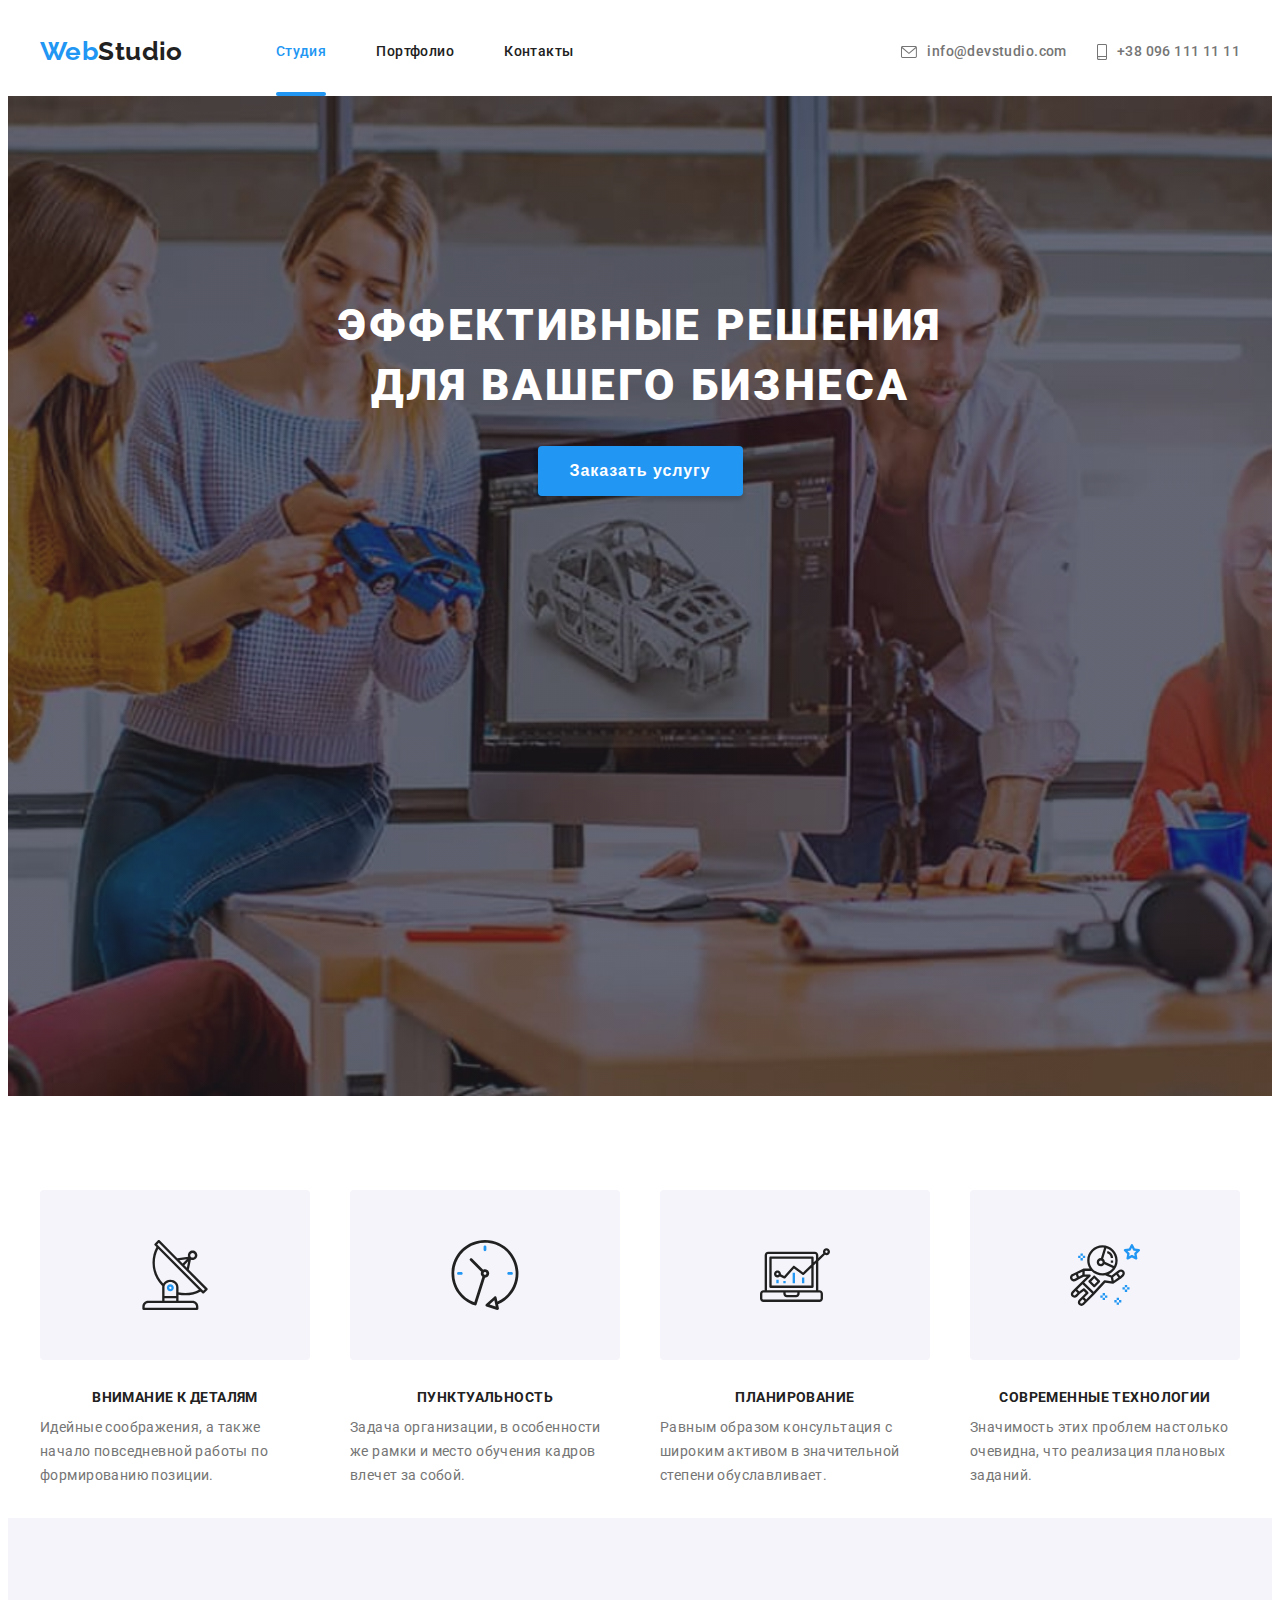
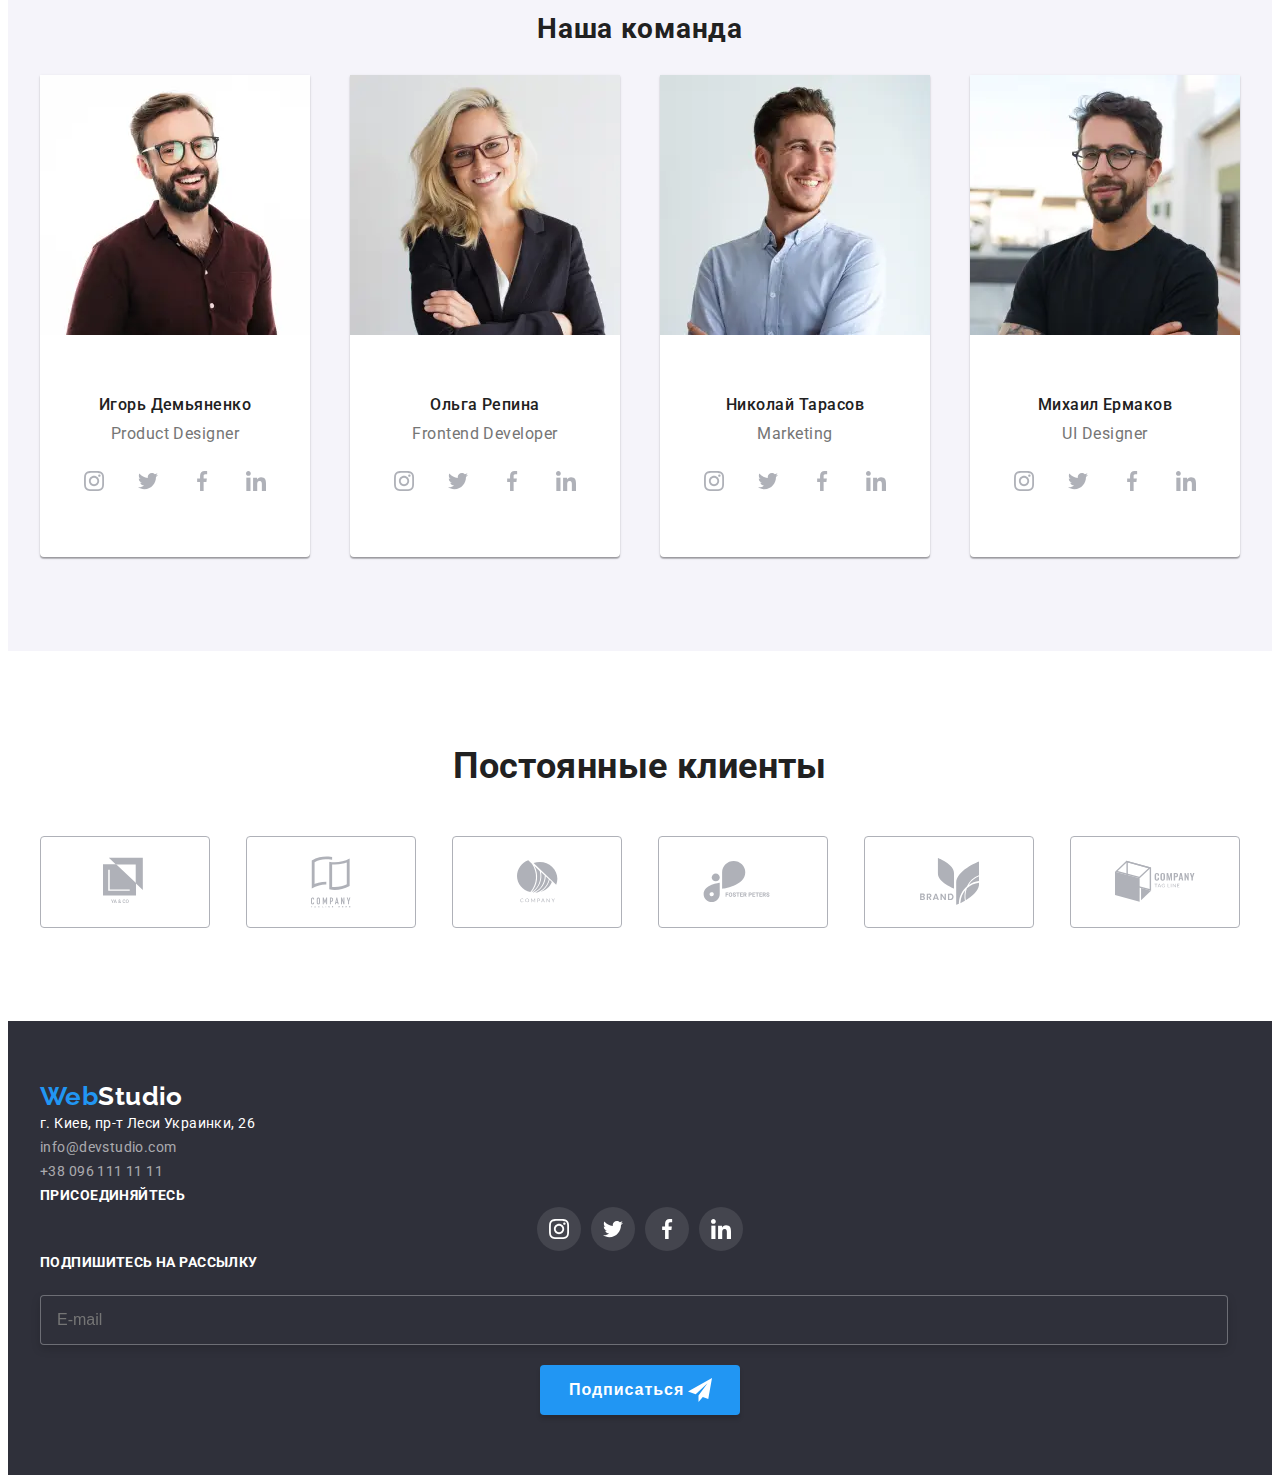
==== commit 112ff616: "footer mobile media" ====
--- a/index.html
+++ b/index.html
@@ -549,7 +549,7 @@
   </main>
 
   <!--footer-->
-  <!-- <footer class="footer">
+  <footer class="footer">
     <div class="container footer-container">
       <div class="footer-address">
         <a href="./index.html" class="site-nav-logo"><span class="current">Web</span>Studio</a>
@@ -603,8 +603,7 @@
         <p class="footer-form-label">Подпишитесь на рассылку</p>
         <form class="footer-form">
           <input type="email" class="subscribe-email" value="" placeholder="E-mail" />
-          <button type="submit" class="button subscribe-button">
-            Подписаться
+          <button type="submit" class="button subscribe-button">Подписаться
             <svg class="icon icon-icon-send" width="24" height="24">
               <use href="./images/main-sprites.svg#icon-icon-send"></use>
             </svg>
@@ -612,7 +611,7 @@
         </form>
       </div>
     </div>
-  </footer> -->
+  </footer>
 
   <div class="backdrop is-hidden" data-modal>
     <div class="modal">
--- a/css/main.min.css
+++ b/css/main.min.css
@@ -4,5 +4,5 @@
         0px 1px 2px rgba(0, 0, 0, 0.08), 0px 2px 2px rgba(0, 0, 0, 0.12);--portfolio-card-shadow: 0px 1px 1px rgba(0, 0, 0, 0.12),
         0px 4px 4px rgba(0, 0, 0, 0.06), 1px 4px 6px rgba(0, 0, 0, 0.16);--modal-boxshawow: 0px 1px 3px rgba(0, 0, 0, 0.12),
         0px 1px 1px rgba(0, 0, 0, 0.14),
-        0px 2px 1px rgba(0, 0, 0, 0.2);--transition-cubic-primary: 250ms cubic-bezier(0.4, 0, 0.2, 1);--modal-form-label-mar-bottom: 4px;--modal-box-shadow-checkbox: 0 0 0 1px rgba(0, 0, 0, 0.5)}h2,h3,p{margin-top:0;margin-bottom:0}.list{list-style:none;padding:0;margin:0}a{display:block;text-decoration:none;color:var(--primary-text-color)}img{display:block;max-width:100%;height:auto}.current{color:var(--accent-color)}.sitecolor{color:var(--text-color)}.fontstyle-norm{font-style:normal}.primary-textcolor{color:var(--primary-text-color)}.centered{text-align:center}button{cursor:pointer}body{background-color:var(--primary-bg-color);color:var(--text-color);font-family:Roboto, sans-serif;font-size:var(--normal-font-size);line-height:1.71;letter-spacing:0.03em}h2{font-size:36px;font-weight:bold;line-height:1.17;text-align:center}h3{font-size:14px;font-weight:bold;line-height:1.14;text-transform:uppercase}.section{padding-bottom:94px;padding-top:94px}.page-header .list a:hover,.page-header .list a:focus,.burger-btn:hover,.close-btn-mobile:hover,.footer address a:hover,.footer address a:focus{color:var(--accent-color)}.page-header .list a,.footer address a,a.client-link,a.social-link,.our-team a.social-link,.portfolio button,.portfolio-items a{transition:color var(--transition-cubic-primary),background-color var(--transition-cubic-primary),box-shadow var(--transition-cubic-primary)}.container{width:100%;margin:0 auto}.container .nav-wrapper{display:flex;align-items:center;justify-content:space-between}@media screen and (min-width: 480px){.container{width:450px}}@media screen and (min-width: 768px){.container{width:738px}}@media screen and (min-width: 1200px){.container{width:1200px;padding:0 15px}}@media screen and (max-width: 767px){.site-nav-pages,.contacts{display:none}.nav-wrapper{padding:16px 0;height:60px}.site-nav-logo{font-family:Raleway;font-weight:bold;font-size:24px;line-height:28px}.burger-btn,.close-btn-mobile{background-color:transparent;border:none;padding:0;width:40px;height:40px}.close-btn-mobile{position:absolute;top:10px;right:15px}.mobile-menu{position:absolute;top:0;left:50%;transform:translateX(-50%);width:100%;max-width:480px;min-height:796px;padding:48px 40px;background-color:var(--whitecolor);opacity:0;visibility:hidden;pointer-events:none}.mobile-menu.is-open{opacity:100%;visibility:visible;pointer-events:visible}.mobile-menu .mobile-menu-nav,.mobile-menu .contacts-moblie,.mobile-menu .mobile-social{padding:0;font-weight:500}.mobile-menu .mobile-menu-nav{font-size:40px;line-height:47px}.mobile-menu .mobile-menu-nav .mobile-menu-item{padding-bottom:32px}.mobile-menu .mobile-menu-nav .mobile-menu-item:last-child{margin-bottom:302px}.mobile-menu .contacts-moblie{font-size:34px;line-height:40px}.mobile-menu .contacts-moblie li{padding-bottom:32px}.mobile-menu .contacts-moblie li:not(:first-child){font-weight:500;font-size:24px;line-height:28px;padding-bottom:64px}.mobile-menu .contacts-moblie li:not(:first-child) a{color:var(--text-color)}.mobile-menu .mobile-social{font-size:18px;line-height:22px;display:flex}.mobile-menu .mobile-social .mobile-social-item:not(:last-child){margin-right:20px}.mail,.phone,.burger-icon,.close-icon-mobile{fill:currentColor}}@media screen and (min-width: 768px){.burger-btn,.mobile-menu{display:none}.site-nav,.site-nav-pages{display:flex;align-items:center}.site-nav{display:flex;align-items:center}.site-nav-logo{font-family:Raleway, sans-serif;font-weight:bold;font-size:24px;line-height:28px;margin-right:88px}.site-nav-pages .item{font-weight:500}.site-nav-pages .item:not(:last-child){margin-right:30px}.site-nav-pages .item .link{padding:26px 0}.contacts .item{font-weight:500}.contacts .item .link{display:flex;align-items:center}.contacts .item:not(:last-child){margin-bottom:10px}.contacts-logo{margin-right:10px}.link.current{position:relative}.link.current:after{position:absolute;bottom:0;left:0;content:'';display:block;width:100%;height:4px;background-color:var(--accent-color);border-radius:2px}.mail,.phone{fill:currentColor}}@media screen and (min-width: 1200px){.contacts{display:flex;align-items:center}.site-nav-logo{font-size:26px;line-height:31px;margin-right:93px}.site-nav-pages .item:not(:last-child){margin-right:50px}.site-nav-pages .item .link{padding:32px 0}.contacts .item:first-child{margin-right:30px;margin-bottom:0}}.hero{background-color:var(--second-bg-color);background-image:linear-gradient(to right, var(--hero-gredient), var(--hero-gredient)),url("./../../images/studio/hero/mobile/hero.jpg");background-position:center;background-size:cover;background-repeat:no-repeat;width:480px;height:400px;margin-left:auto;margin-right:auto;padding-top:118px;padding-bottom:118px}.hero-content{width:360px;margin:0 auto}.hero-title{margin-top:0;margin-bottom:30px;color:var(--hero-title);font-weight:900;font-size:26px;line-height:42px;text-align:center;letter-spacing:0.06em;text-transform:uppercase}.button{min-width:200px;border:0;border-radius:4px;padding-top:10px;padding-bottom:10px;padding-left:32px;padding-right:32px;color:var(--whitecolor);background-color:var(--accent-color);box-shadow:0px 4px 4px rgba(0,0,0,0.15);font-weight:bold;font-size:16px;line-height:1.87;align-items:center;text-align:center;letter-spacing:0.06em}@media screen and (min-device-pixel-ratio: 2), screen and (min-resolution: 192dpi) and (min-width: 320px), screen and (min-resolution: 2dppx) and (min-width: 320px){.hero{background-image:linear-gradient(to right, var(--hero-gredient), var(--hero-gredient)),url("./../../images/studio/hero/mobile/hero@2x.jpg")}}@media screen and (min-width: 768px){.hero{width:100%;background-image:linear-gradient(to right, var(--hero-gredient), var(--hero-gredient)),url("./../../images/studio/hero/tablet/hero.jpg")}}@media screen and (min-device-pixel-ratio: 2) and (min-width: 768px), screen and (min-resolution: 192dpi) and (min-width: 768px), screen and (min-resolution: 2dppx) and (min-width: 768px){.hero{background-image:linear-gradient(to right, var(--hero-gredient), var(--hero-gredient)),url("./../../images/studio/hero/tablet/hero@2x.jpg")}}@media screen and (min-width: 1200px){.hero{height:600px;max-width:1600px;padding-top:200px;padding-bottom:200px;margin-left:auto;margin-right:auto;background-image:linear-gradient(to right, var(--hero-gredient), var(--hero-gredient)),url("./../../images/studio/hero/desktop/hero.jpg")}.hero-content{width:696px;margin:0 auto}.hero-title{margin-top:0;margin-bottom:30px;color:var(--hero-title);font-weight:900;font-size:44px;line-height:1.36;text-align:center;letter-spacing:0.06em;text-transform:uppercase}}@media screen and (min-device-pixel-ratio: 2) and (min-width: 1200px), screen and (min-resolution: 192dpi) and (min-width: 1200px), screen and (min-resolution: 2dppx) and (min-width: 1200px){.hero{background-image:linear-gradient(to right, var(--hero-gredient), var(--hero-gredient)),url("./../../images/studio/hero/desktop/hero@2x.jpg")}}.backdrop{position:fixed;z-index:2;top:0;left:0;width:100%;height:100%;background-color:var(--backdrop-modal-window);opacity:1;transition:opacity 250ms linear}.backdrop.is-hidden{opacity:0;pointer-events:none}.modal{position:absolute;top:50%;left:50%;transform:translate(-50%, -50%);width:528px;height:581px;padding:40px;background-color:var(--modal-bg-color);box-shadow:var(--modal-boxshawow);border-radius:4px}.modal-button{position:absolute;top:14px;right:14px;width:30px;height:30px;display:flex;justify-content:center;align-items:center;border:1px solid var(--modal-input-bordercolor);border-radius:50%;background-color:inherit}.modal-button:hover{fill:var(--accent-color)}.modal-title{font-weight:700;font-size:20px;line-height:23.44px;text-align:center;letter-spacing:0.03em;color:var(--primary-text-color);margin-bottom:12px}form.inputs{width:448px;height:342px}.form-field{position:relative;display:flex;flex-direction:column}.form-input,.form-text{padding-left:42px;padding-bottom:11px;padding-top:11px;margin-bottom:10px;border:1px solid var(--modal-input-bordercolor);border-radius:4px;transition:outline-color var(--transition-cubic-primary)}.form-text{padding-left:12px}.form-input:focus+.input-icon{fill:var(--accent-color)}.form-input.form-input:focus{outline-color:var(--accent-color)}.form-text:focus{outline-color:var(--accent-color)}.form-field-textarea{margin-bottom:20px}.form-label{font-size:12px;line-height:14.06px;margin-bottom:var(--modal-form-label-mar-bottom)}.input-icon{position:absolute;left:12px;top:50%;transform:translateY(calc(-50% + var(--modal-form-label-mar-bottom)))}.form-text{resize:none;margin-bottom:0}.form-text::placeholder{font-size:12px;line-height:14px;letter-spacing:0.01em;color:var(--placeholder-text-color)}.wrapp-form{text-align:center}.agreement{display:flex;justify-content:center;align-items:center;margin-bottom:30px;letter-spacing:0.03em}.modal-license{color:var(--accent-color);text-decoration:underline}.checkbox{position:absolute;clip:rect(0 0 0 0);width:1px;height:1px;margin:-1px;border:0;padding:0;overflow:hidden}.checkbox:checked+.agreement::before{background-image:url(./../images/modal/icon-checked.svg)}.checkbox:focus+.agreement::before{box-shadow:var(--modal-box-shadow-checkbox)}.checkbox:focus:checked+.agreement::before{box-shadow:var(--modal-box-shadow-checkbox)}.agreement::before{content:"";width:16px;height:15px;background-image:url(./../images/modal/icon-check.svg);margin-right:7px;background-size:contain;background-origin:border-box;background-repeat:no-repeat}.advantages .title{display:none}@media screen and (max-width: 767px){.section{padding-top:60px}}.advantages-logos{text-align:center;background-color:var(--third-bg-color);margin-bottom:30px;padding:25px 0}.advantages-title{text-align:center;margin-bottom:10px}.item-details p{margin-bottom:30px}@media screen and (min-width: 768px){.advantages-list{display:flex;flex-wrap:wrap;justify-content:space-between}.advantages-list .item{width:354px}}@media screen and (min-width: 1200px){.advantages{padding-bottom:0}.advantages-list .item{width:270px}.advantages-list .item+.item{margin-left:30px}.advantages-title{margin-bottom:10px}.advantages-logos{display:flex;align-items:center;justify-content:center;width:100%;height:120px;background-color:var(--third-bg-color);border-radius:4px;margin-bottom:30px}}.what-we-do .list{display:flex;justify-content:center}.what-we-do .item:not(:last-child){margin-right:30px}.what-we-do-title,.our-team-title,.clients-title{margin-bottom:50px}.what-we-do-thumb{position:relative;z-index:1}.what-we-do-textwrapper{position:absolute;bottom:0;left:0;display:flex;justify-content:center;width:100%;height:70px;padding-top:27px;padding-bottom:27px;background-color:var(--what-we-do-gredient)}.what-we-do-label{font-weight:700;text-transform:uppercase;color:var(--whitecolor)}.our-team{background-color:var(--third-bg-color);padding-top:60px}.our-team-title{font-weight:bold;font-size:28px;line-height:1.18;letter-spacing:0.03em;margin-bottom:30px}.our-team-pic img{margin-bottom:30px}.ourteam-text-block .title{font-weight:500;font-size:16px;line-height:19px;letter-spacing:0.03em;margin-bottom:10px;text-transform:unset}.ourteam-text-block .our-team-description{font-weight:normal;font-size:16px;line-height:19px;text-align:center;letter-spacing:0.03em;margin-bottom:16px}.social-list{justify-content:center}.our-team-list .item{padding-bottom:24px;background-color:var(--whitecolor);box-shadow:0px 1px 3px rgba(0,0,0,0.12),0px 1px 1px rgba(0,0,0,0.14),0px 2px 1px rgba(0,0,0,0.2);border-radius:0px 0px 4px 4px}.our-team-list .item:not(:last-child){margin-bottom:30px}@media screen and (max-width: 767px){.our-team{padding-bottom:60px}}@media screen and (min-width: 768px){.our-team-list{display:flex;flex-wrap:wrap;justify-content:space-between}}@media screen and (min-width: 1200px){.our-team{padding-top:94px;padding-bottom:94px}.our-team .item:not(:last-child){margin-right:30px}.our-team-list{display:flex;flex-wrap:nowrap}.ourteam-text-block{padding-top:30px;padding-bottom:30px;padding-left:32px;padding-right:32px}}ul.client-list{display:flex;flex-wrap:wrap;justify-content:space-between}li.client-list-item{display:flex;align-items:center;width:210px;height:90px}li.client-list-item:not(:last-child){margin-bottom:30px}a.client-link{display:flex;align-items:center;justify-content:center;width:100%;height:100%;color:var(--logo-color);fill:currentColor;border:1px solid var(--logo-color);border-radius:4px}a.client-link:hover,a.client-link:focus{color:var(--accent-color);border-color:var(--accent-color)}@media screen and (max-width: 767px){.clients{padding-top:60px;padding-bottom:60px}.clients .clients-title{font-size:28px;line-height:33px}}.footer{background-color:var(--second-bg-color);color:var(--whitecolor);padding-top:60px;padding-bottom:60px}.footer a{color:var(--whitecolor)}.footer-address-list a{color:var(--address-color)}.footer .site-nav-logo,.action-text,.footer-form-label{margin-bottom:20px}.footer-mainaddress,.footer-address-list li:first-child{margin-bottom:9px}.footer-container{display:flex;align-items:baseline}.footer-address{margin-right:70px}.footer-social{width:206px;margin-right:93px}.action-text,.footer-form-label{font-size:var(--normal-font-size);font-weight:700;text-transform:uppercase}ul.social-list{display:flex}li.social-item{width:44px;height:44px}li.social-item:not(:last-child){margin-right:10px}a.social-link{display:flex;align-items:center;justify-content:center;border-radius:50%;width:100%;height:100%;background-color:var(--icons-bg);fill:currentColor}a.social-link:hover,a.social-link:focus{background-color:var(--accent-color)}.our-team a.social-link{color:var(--logo-color)}.our-team a.social-link:hover,.our-team a.social-link:focus{color:var(--whitecolor)}.subscribe-form{width:570px}.footer-form{display:flex;position:relative}.subscribe-email{width:358px;padding-left:16px;padding-top:15px;padding-bottom:15px;margin-right:12px;font-size:16px;line-height:0.8;border:1px solid var(--email-subscribe-border-color);box-sizing:border-box;filter:drop-shadow(0px 4px 4px var(--email-subscribe-shadow));border-radius:4px;color:var(--address-color);background-color:var(--second-bg-color)}.subscribe-button{display:flex;align-items:center;padding-left:29px;padding-right:28px}.subscribe-form .icon{fill:currentColor;position:absolute;right:28px}.portfolio button:hover,.portfolio button:focus{background-color:var(--accent-color);color:var(--whitecolor);box-shadow:var(--button-shadow)}.portfolio h1{display:none}.filter-list{display:flex;justify-content:center;margin-bottom:50px}.filter-list .item:not(:last-child){margin-right:8px}.filter-list button{color:var(--primary-text-color);background-color:var(--filter-btn-bg-color);font-weight:500;font-size:16px;line-height:1.63;text-align:center;border:0;border-radius:4px;min-width:73px;padding-left:22px;padding-right:22px;padding-top:6px;padding-bottom:6px}.filter-list li:first-child button{background-color:var(--accent-color);color:var(--whitecolor);box-shadow:var(--button-shadow)}.portfolio-items{display:flex;flex-wrap:wrap;margin:-15px}.portfolio-items .title{font-weight:bold;font-size:18px;line-height:2;letter-spacing:0.06em;text-align:left}.portfolio-items .item{width:370px;margin:15px;border:1px solid var(--border-color-portfolio)}.portfolio-items .item:nth-child(3n){margin-right:0}.portfolio-items .item:nth-last-child(-n+3){margin-bottom:0}.portfolio-items .item a:hover .portfolio-items .item a:focus{box-shadow:var(--portfolio-card-shadow)}.portfolio-items .portfolio-text-block{padding-top:20px;padding-bottom:20px;padding-left:24px;padding-right:24px}.portfolio-items .portfolio-description{margin-top:4px;color:var(--text-color);font-size:16px;line-height:1.88}.portfolio-items .potfolio-items-thumb{position:relative;overflow:hidden;display:flex;justify-content:center;align-items:center}.portfolio-items .overlay{position:absolute;top:0;left:0;width:100%;height:100%;padding:63px 24px;font-size:18px;font-weight:400;line-height:1.56;color:var(--whitecolor);background-color:var(--porfolio-card-hover);opacity:0;transform:translatey(100%);transition:transform var(--transition-cubic-primary)}.portfolio-items .portfolio-items-link:hover .overlay,.portfolio-items .portfolio-items-link:focus .overlay{opacity:1;transform:translatey(0)}
+        0px 2px 1px rgba(0, 0, 0, 0.2);--transition-cubic-primary: 250ms cubic-bezier(0.4, 0, 0.2, 1);--modal-form-label-mar-bottom: 4px;--modal-box-shadow-checkbox: 0 0 0 1px rgba(0, 0, 0, 0.5)}h2,h3,p{margin-top:0;margin-bottom:0}.list{list-style:none;padding:0;margin:0}a{display:block;text-decoration:none;color:var(--primary-text-color)}img{display:block;max-width:100%;height:auto}.current{color:var(--accent-color)}.sitecolor{color:var(--text-color)}.fontstyle-norm{font-style:normal}.primary-textcolor{color:var(--primary-text-color)}.centered{text-align:center}button{cursor:pointer}body{background-color:var(--primary-bg-color);color:var(--text-color);font-family:Roboto, sans-serif;font-size:var(--normal-font-size);line-height:1.71;letter-spacing:0.03em}h2{font-size:36px;font-weight:bold;line-height:1.17;text-align:center}h3{font-size:14px;font-weight:bold;line-height:1.14;text-transform:uppercase}.section{padding-bottom:94px;padding-top:94px}.page-header .list a:hover,.page-header .list a:focus,.burger-btn:hover,.close-btn-mobile:hover,.footer address a:hover,.footer address a:focus{color:var(--accent-color)}.page-header .list a,.footer address a,a.client-link,a.social-link,.our-team a.social-link,.portfolio button,.portfolio-items a{transition:color var(--transition-cubic-primary),background-color var(--transition-cubic-primary),box-shadow var(--transition-cubic-primary)}ul.social-list{display:flex}li.social-item{width:44px;height:44px}li.social-item:not(:last-child){margin-right:10px}a.social-link{display:flex;align-items:center;justify-content:center;border-radius:50%;width:100%;height:100%;background-color:var(--icons-bg);fill:currentColor}a.social-link:hover,a.social-link:focus{background-color:var(--accent-color)}.our-team a.social-link{color:var(--logo-color)}.our-team a.social-link:hover,.our-team a.social-link:focus{color:var(--whitecolor)}.container{width:100%;margin:0 auto}.container .nav-wrapper{display:flex;align-items:center;justify-content:space-between}@media screen and (min-width: 480px){.container{width:450px}}@media screen and (min-width: 768px){.container{width:738px}}@media screen and (min-width: 1200px){.container{width:1200px;padding:0 15px}}@media screen and (max-width: 767px){.site-nav-pages,.contacts{display:none}.nav-wrapper{padding:16px 0;height:60px}.site-nav-logo{font-family:Raleway;font-weight:bold;font-size:24px;line-height:28px}.burger-btn,.close-btn-mobile{background-color:transparent;border:none;padding:0;width:40px;height:40px}.close-btn-mobile{position:absolute;top:10px;right:15px}.mobile-menu{position:absolute;top:0;left:50%;transform:translateX(-50%);width:100%;max-width:480px;min-height:796px;padding:48px 40px;background-color:var(--whitecolor);opacity:0;visibility:hidden;pointer-events:none}.mobile-menu.is-open{opacity:100%;visibility:visible;pointer-events:visible}.mobile-menu .mobile-menu-nav,.mobile-menu .contacts-moblie,.mobile-menu .mobile-social{padding:0;font-weight:500}.mobile-menu .mobile-menu-nav{font-size:40px;line-height:47px}.mobile-menu .mobile-menu-nav .mobile-menu-item{padding-bottom:32px}.mobile-menu .mobile-menu-nav .mobile-menu-item:last-child{margin-bottom:302px}.mobile-menu .contacts-moblie{font-size:34px;line-height:40px}.mobile-menu .contacts-moblie li{padding-bottom:32px}.mobile-menu .contacts-moblie li:not(:first-child){font-weight:500;font-size:24px;line-height:28px;padding-bottom:64px}.mobile-menu .contacts-moblie li:not(:first-child) a{color:var(--text-color)}.mobile-menu .mobile-social{font-size:18px;line-height:22px;display:flex}.mobile-menu .mobile-social .mobile-social-item:not(:last-child){margin-right:20px}.mail,.phone,.burger-icon,.close-icon-mobile{fill:currentColor}}@media screen and (min-width: 768px){.burger-btn,.mobile-menu{display:none}.site-nav,.site-nav-pages{display:flex;align-items:center}.site-nav{display:flex;align-items:center}.site-nav-logo{font-family:Raleway, sans-serif;font-weight:bold;font-size:24px;line-height:28px;margin-right:88px}.site-nav-pages .item{font-weight:500}.site-nav-pages .item:not(:last-child){margin-right:30px}.site-nav-pages .item .link{padding:26px 0}.contacts .item{font-weight:500}.contacts .item .link{display:flex;align-items:center}.contacts .item:not(:last-child){margin-bottom:10px}.contacts-logo{margin-right:10px}.link.current{position:relative}.link.current:after{position:absolute;bottom:0;left:0;content:'';display:block;width:100%;height:4px;background-color:var(--accent-color);border-radius:2px}.mail,.phone{fill:currentColor}}@media screen and (min-width: 1200px){.contacts{display:flex;align-items:center}.site-nav-logo{font-size:26px;line-height:31px;margin-right:93px}.site-nav-pages .item:not(:last-child){margin-right:50px}.site-nav-pages .item .link{padding:32px 0}.contacts .item:first-child{margin-right:30px;margin-bottom:0}}.hero{background-color:var(--second-bg-color);background-image:linear-gradient(to right, var(--hero-gredient), var(--hero-gredient)),url("./../../images/studio/hero/mobile/hero.jpg");background-position:center;background-size:cover;background-repeat:no-repeat;width:480px;height:400px;margin-left:auto;margin-right:auto;padding-top:118px;padding-bottom:118px}.hero-content{width:360px;margin:0 auto}.hero-title{margin-top:0;margin-bottom:30px;color:var(--hero-title);font-weight:900;font-size:26px;line-height:42px;text-align:center;letter-spacing:0.06em;text-transform:uppercase}.button{min-width:200px;border:0;border-radius:4px;padding-top:10px;padding-bottom:10px;padding-left:32px;padding-right:32px;color:var(--whitecolor);background-color:var(--accent-color);box-shadow:0px 4px 4px rgba(0,0,0,0.15);font-weight:bold;font-size:16px;line-height:1.87;align-items:center;text-align:center;letter-spacing:0.06em}@media screen and (min-device-pixel-ratio: 2), screen and (min-resolution: 192dpi) and (min-width: 320px), screen and (min-resolution: 2dppx) and (min-width: 320px){.hero{background-image:linear-gradient(to right, var(--hero-gredient), var(--hero-gredient)),url("./../../images/studio/hero/mobile/hero@2x.jpg")}}@media screen and (min-width: 768px){.hero{width:100%;background-image:linear-gradient(to right, var(--hero-gredient), var(--hero-gredient)),url("./../../images/studio/hero/tablet/hero.jpg")}}@media screen and (min-device-pixel-ratio: 2) and (min-width: 768px), screen and (min-resolution: 192dpi) and (min-width: 768px), screen and (min-resolution: 2dppx) and (min-width: 768px){.hero{background-image:linear-gradient(to right, var(--hero-gredient), var(--hero-gredient)),url("./../../images/studio/hero/tablet/hero@2x.jpg")}}@media screen and (min-width: 1200px){.hero{height:600px;max-width:1600px;padding-top:200px;padding-bottom:200px;margin-left:auto;margin-right:auto;background-image:linear-gradient(to right, var(--hero-gredient), var(--hero-gredient)),url("./../../images/studio/hero/desktop/hero.jpg")}.hero-content{width:696px;margin:0 auto}.hero-title{margin-top:0;margin-bottom:30px;color:var(--hero-title);font-weight:900;font-size:44px;line-height:1.36;text-align:center;letter-spacing:0.06em;text-transform:uppercase}}@media screen and (min-device-pixel-ratio: 2) and (min-width: 1200px), screen and (min-resolution: 192dpi) and (min-width: 1200px), screen and (min-resolution: 2dppx) and (min-width: 1200px){.hero{background-image:linear-gradient(to right, var(--hero-gredient), var(--hero-gredient)),url("./../../images/studio/hero/desktop/hero@2x.jpg")}}.backdrop{position:fixed;z-index:2;top:0;left:0;width:100%;height:100%;background-color:var(--backdrop-modal-window);opacity:1;transition:opacity 250ms linear}.backdrop.is-hidden{opacity:0;pointer-events:none}.modal{position:absolute;top:50%;left:50%;transform:translate(-50%, -50%);width:528px;height:581px;padding:40px;background-color:var(--modal-bg-color);box-shadow:var(--modal-boxshawow);border-radius:4px}.modal-button{position:absolute;top:14px;right:14px;width:30px;height:30px;display:flex;justify-content:center;align-items:center;border:1px solid var(--modal-input-bordercolor);border-radius:50%;background-color:inherit}.modal-button:hover{fill:var(--accent-color)}.modal-title{font-weight:700;font-size:20px;line-height:23.44px;text-align:center;letter-spacing:0.03em;color:var(--primary-text-color);margin-bottom:12px}form.inputs{width:448px;height:342px}.form-field{position:relative;display:flex;flex-direction:column}.form-input,.form-text{padding-left:42px;padding-bottom:11px;padding-top:11px;margin-bottom:10px;border:1px solid var(--modal-input-bordercolor);border-radius:4px;transition:outline-color var(--transition-cubic-primary)}.form-text{padding-left:12px}.form-input:focus+.input-icon{fill:var(--accent-color)}.form-input.form-input:focus{outline-color:var(--accent-color)}.form-text:focus{outline-color:var(--accent-color)}.form-field-textarea{margin-bottom:20px}.form-label{font-size:12px;line-height:14.06px;margin-bottom:var(--modal-form-label-mar-bottom)}.input-icon{position:absolute;left:12px;top:50%;transform:translateY(calc(-50% + var(--modal-form-label-mar-bottom)))}.form-text{resize:none;margin-bottom:0}.form-text::placeholder{font-size:12px;line-height:14px;letter-spacing:0.01em;color:var(--placeholder-text-color)}.wrapp-form{text-align:center}.agreement{display:flex;justify-content:center;align-items:center;margin-bottom:30px;letter-spacing:0.03em}.modal-license{color:var(--accent-color);text-decoration:underline}.checkbox{position:absolute;clip:rect(0 0 0 0);width:1px;height:1px;margin:-1px;border:0;padding:0;overflow:hidden}.checkbox:checked+.agreement::before{background-image:url(./../images/modal/icon-checked.svg)}.checkbox:focus+.agreement::before{box-shadow:var(--modal-box-shadow-checkbox)}.checkbox:focus:checked+.agreement::before{box-shadow:var(--modal-box-shadow-checkbox)}.agreement::before{content:"";width:16px;height:15px;background-image:url(./../images/modal/icon-check.svg);margin-right:7px;background-size:contain;background-origin:border-box;background-repeat:no-repeat}.advantages .title{display:none}@media screen and (max-width: 767px){.section{padding-top:60px}}.advantages-logos{text-align:center;background-color:var(--third-bg-color);margin-bottom:30px;padding:25px 0}.advantages-title{text-align:center;margin-bottom:10px}.item-details p{margin-bottom:30px}@media screen and (min-width: 768px){.advantages-list{display:flex;flex-wrap:wrap;justify-content:space-between}.advantages-list .item{width:354px}}@media screen and (min-width: 1200px){.advantages{padding-bottom:0}.advantages-list .item{width:270px}.advantages-list .item+.item{margin-left:30px}.advantages-title{margin-bottom:10px}.advantages-logos{display:flex;align-items:center;justify-content:center;width:100%;height:120px;background-color:var(--third-bg-color);border-radius:4px;margin-bottom:30px}}.what-we-do .list{display:flex;justify-content:center}.what-we-do .item:not(:last-child){margin-right:30px}.what-we-do-title,.our-team-title,.clients-title{margin-bottom:50px}.what-we-do-thumb{position:relative;z-index:1}.what-we-do-textwrapper{position:absolute;bottom:0;left:0;display:flex;justify-content:center;width:100%;height:70px;padding-top:27px;padding-bottom:27px;background-color:var(--what-we-do-gredient)}.what-we-do-label{font-weight:700;text-transform:uppercase;color:var(--whitecolor)}.our-team{background-color:var(--third-bg-color);padding-top:60px}.our-team-title{font-weight:bold;font-size:28px;line-height:1.18;letter-spacing:0.03em;margin-bottom:30px}.our-team-pic img{margin-bottom:30px}.ourteam-text-block .title{font-weight:500;font-size:16px;line-height:19px;letter-spacing:0.03em;margin-bottom:10px;text-transform:unset}.ourteam-text-block .our-team-description{font-weight:normal;font-size:16px;line-height:19px;text-align:center;letter-spacing:0.03em;margin-bottom:16px}.social-list{justify-content:center}.our-team-list .item{padding-bottom:24px;background-color:var(--whitecolor);box-shadow:0px 1px 3px rgba(0,0,0,0.12),0px 1px 1px rgba(0,0,0,0.14),0px 2px 1px rgba(0,0,0,0.2);border-radius:0px 0px 4px 4px}.our-team-list .item:not(:nth-last-child(-n+2)){margin-bottom:30px}@media screen and (max-width: 767px){.our-team{padding-bottom:60px}}@media screen and (min-width: 768px){.our-team-list{display:flex;flex-wrap:wrap;justify-content:space-between}}@media screen and (min-width: 1200px){.our-team{padding-top:94px;padding-bottom:94px}.our-team .item:not(:last-child){margin-right:30px}.our-team .item:not(:nth-last-child(-n+2)){margin-bottom:0}.our-team-list{display:flex;flex-wrap:nowrap}.ourteam-text-block{padding-top:30px;padding-bottom:30px;padding-left:32px;padding-right:32px}}ul.client-list{display:flex;flex-wrap:wrap;justify-content:space-between}li.client-list-item{display:flex;align-items:center;width:210px;height:90px}li.client-list-item:not(:nth-last-child(-n+2)){margin-bottom:30px}a.client-link{display:flex;align-items:center;justify-content:center;width:100%;height:100%;color:var(--logo-color);fill:currentColor;border:1px solid var(--logo-color);border-radius:4px}a.client-link:hover,a.client-link:focus{color:var(--accent-color);border-color:var(--accent-color)}.clients{padding-top:60px;padding-bottom:60px}.clients .clients-title{font-size:28px;line-height:33px;margin-bottom:30px}@media screen and (min-width: 1200px){.clients{padding-top:94px;padding-bottom:94px}.clients .clients-title{font-size:36px;line-height:42px;margin-bottom:50px}li.client-list-item{display:flex;align-items:center;justify-content:center;width:170px}li.client-list-item:not(:nth-last-child(-n+2)){margin-bottom:0}}.footer{background-color:var(--second-bg-color);color:var(--whitecolor);padding-top:60px;padding-bottom:60px}.footer a{color:var(--whitecolor)}.footer-address-list a{color:var(--address-color)}.action-text,.footer-form-label{font-size:var(--normal-font-size);font-weight:700;text-transform:uppercase}.footer-form{display:flex;flex-wrap:wrap;justify-content:center}.subscribe-email{width:100%;padding-left:16px;padding-top:15px;padding-bottom:15px;margin-right:12px;font-size:16px;line-height:0.8;margin-bottom:20px;border:1px solid var(--email-subscribe-border-color);box-sizing:border-box;filter:drop-shadow(0px 4px 4px var(--email-subscribe-shadow));border-radius:4px;color:var(--address-color);background-color:var(--second-bg-color)}.subscribe-button{display:flex;position:relative;padding-left:29px;padding-right:28px}.subscribe-form .icon{fill:currentColor;position:absolute;right:28px}.footer-form-label{margin-bottom:20px}@media screen and (max-width: 767px){.footer-address{margin-bottom:60px;text-align:center}.footer-address .site-nav-logo{margin-bottom:20px}.footer-social{text-align:center;margin-bottom:60px}.footer-social p{margin-bottom:20px}.subscribe-form{text-align:center}}.portfolio button:hover,.portfolio button:focus{background-color:var(--accent-color);color:var(--whitecolor);box-shadow:var(--button-shadow)}.portfolio h1{display:none}.filter-list{display:flex;justify-content:center;margin-bottom:50px}.filter-list .item:not(:last-child){margin-right:8px}.filter-list button{color:var(--primary-text-color);background-color:var(--filter-btn-bg-color);font-weight:500;font-size:16px;line-height:1.63;text-align:center;border:0;border-radius:4px;min-width:73px;padding-left:22px;padding-right:22px;padding-top:6px;padding-bottom:6px}.filter-list li:first-child button{background-color:var(--accent-color);color:var(--whitecolor);box-shadow:var(--button-shadow)}.portfolio-items{display:flex;flex-wrap:wrap;margin:-15px}.portfolio-items .title{font-weight:bold;font-size:18px;line-height:2;letter-spacing:0.06em;text-align:left}.portfolio-items .item{width:370px;margin:15px;border:1px solid var(--border-color-portfolio)}.portfolio-items .item:nth-child(3n){margin-right:0}.portfolio-items .item:nth-last-child(-n+3){margin-bottom:0}.portfolio-items .item a:hover .portfolio-items .item a:focus{box-shadow:var(--portfolio-card-shadow)}.portfolio-items .portfolio-text-block{padding-top:20px;padding-bottom:20px;padding-left:24px;padding-right:24px}.portfolio-items .portfolio-description{margin-top:4px;color:var(--text-color);font-size:16px;line-height:1.88}.portfolio-items .potfolio-items-thumb{position:relative;overflow:hidden;display:flex;justify-content:center;align-items:center}.portfolio-items .overlay{position:absolute;top:0;left:0;width:100%;height:100%;padding:63px 24px;font-size:18px;font-weight:400;line-height:1.56;color:var(--whitecolor);background-color:var(--porfolio-card-hover);opacity:0;transform:translatey(100%);transition:transform var(--transition-cubic-primary)}.portfolio-items .portfolio-items-link:hover .overlay,.portfolio-items .portfolio-items-link:focus .overlay{opacity:1;transform:translatey(0)}
 /*# sourceMappingURL=main.min.css.map */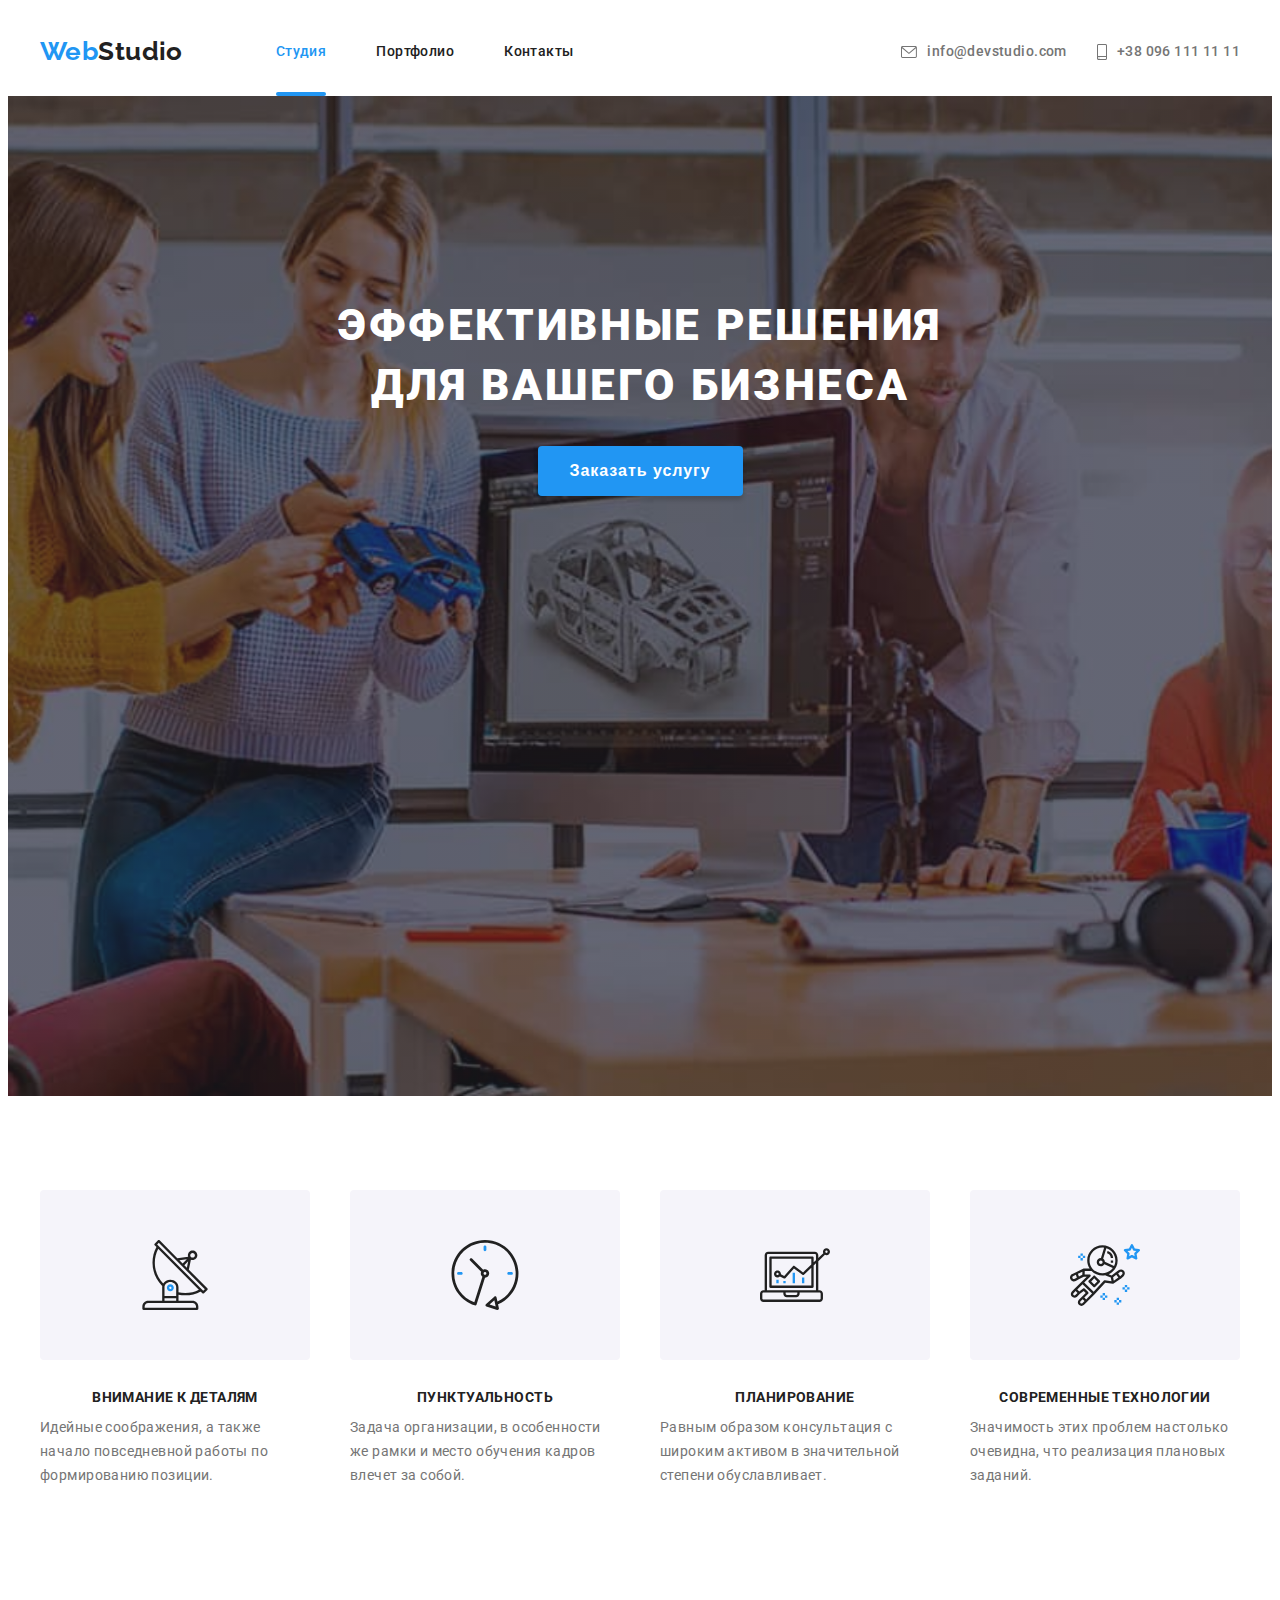
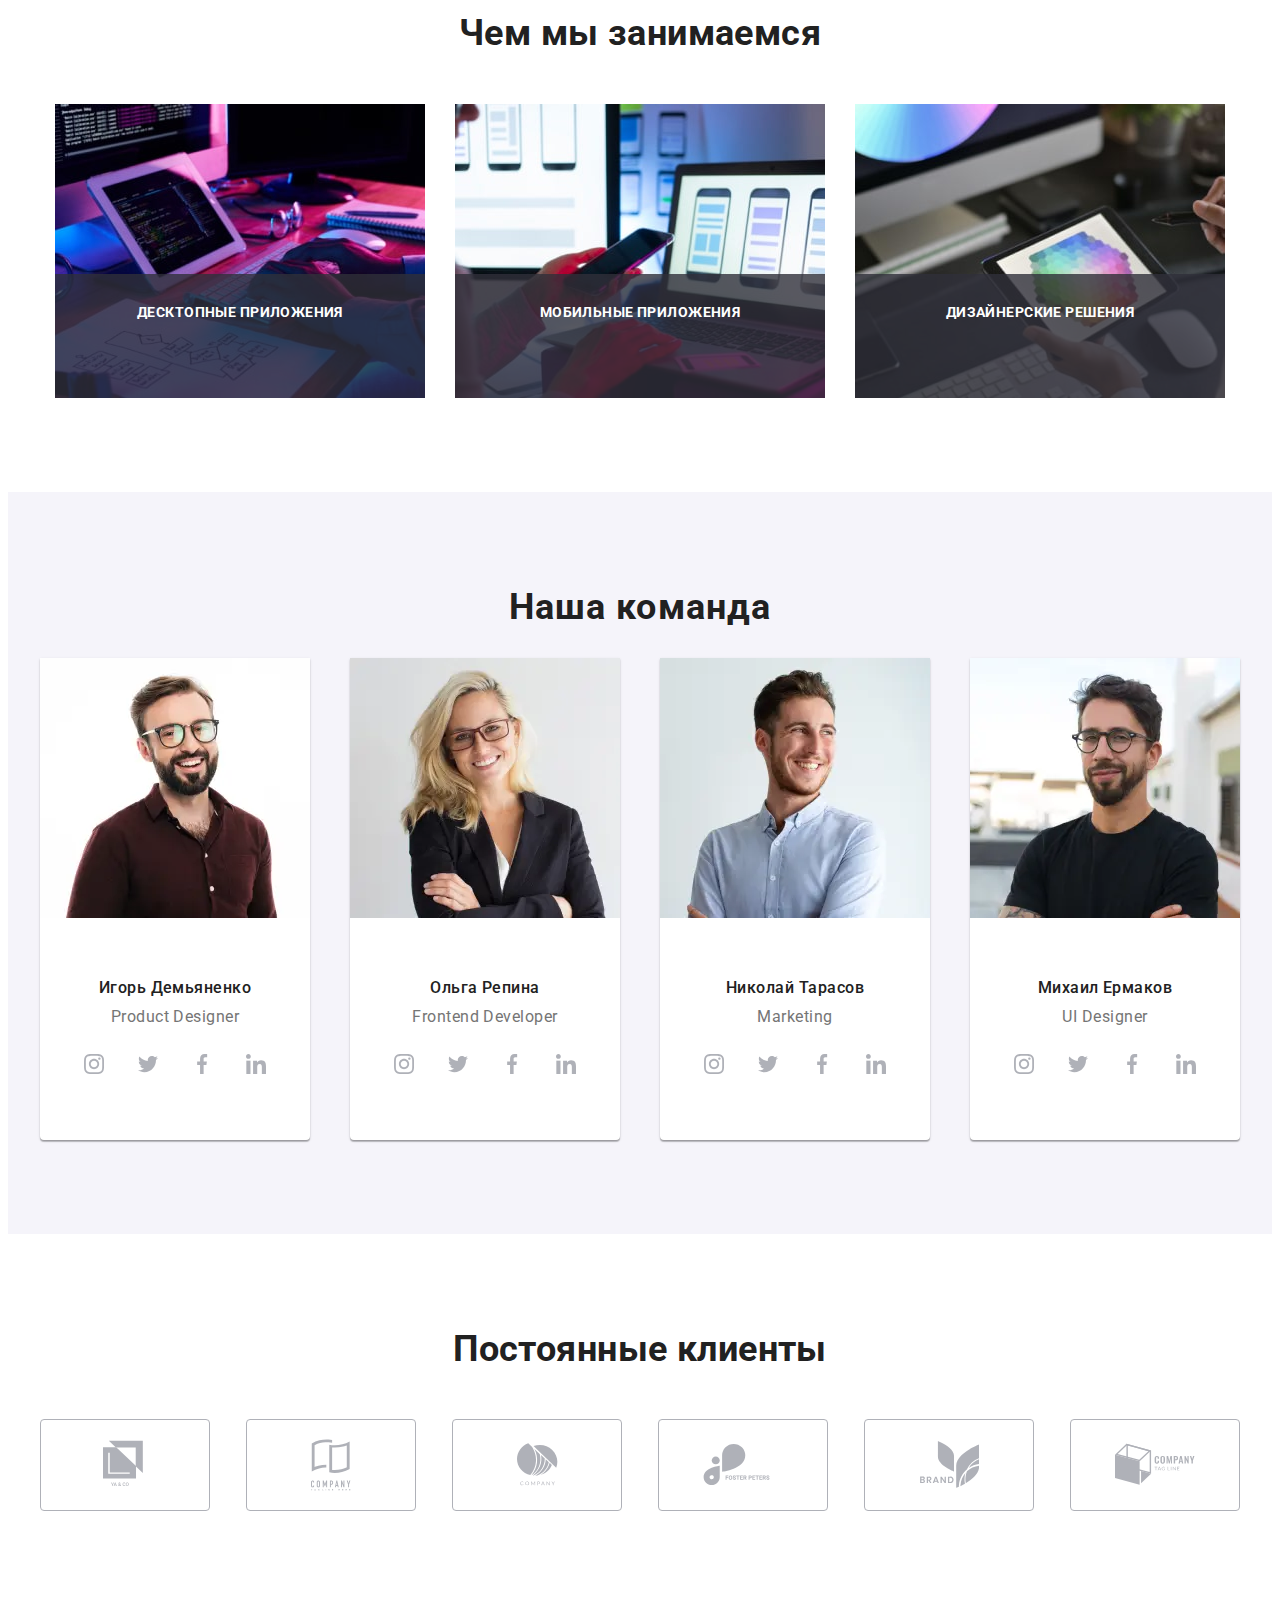
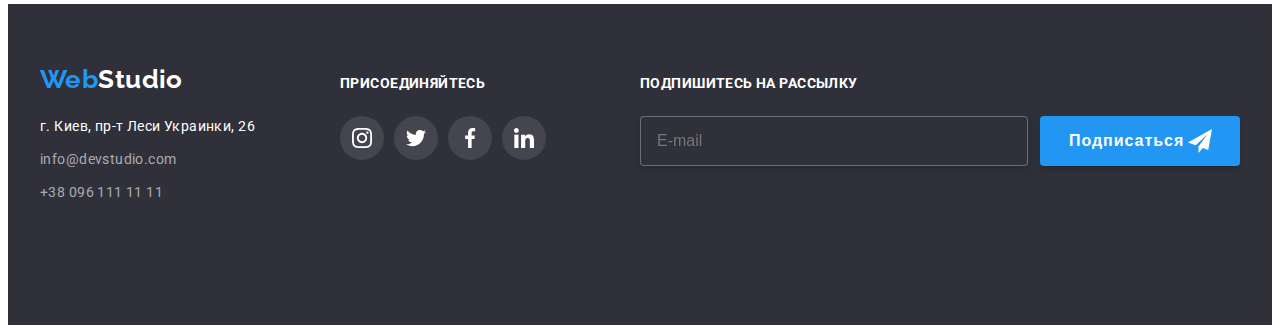
==== commit 9d457772: "whatwedo media added" ====
--- a/index.html
+++ b/index.html
@@ -184,7 +184,7 @@
     </section>
 
     <!--what we do-->
-    <!-- <section class="section what-we-do">
+    <section class="section what-we-do">
       <div class="container">
         <h2 class="primary-textcolor what-we-do-title">Чем мы занимаемся</h2>
         <ul class="list">
@@ -216,7 +216,7 @@
           </li>
         </ul>
       </div>
-    </section> -->
+    </section>
 
     <!-- our team-->
     <section class="section our-team">
--- a/css/main.min.css
+++ b/css/main.min.css
@@ -4,5 +4,5 @@
         0px 1px 2px rgba(0, 0, 0, 0.08), 0px 2px 2px rgba(0, 0, 0, 0.12);--portfolio-card-shadow: 0px 1px 1px rgba(0, 0, 0, 0.12),
         0px 4px 4px rgba(0, 0, 0, 0.06), 1px 4px 6px rgba(0, 0, 0, 0.16);--modal-boxshawow: 0px 1px 3px rgba(0, 0, 0, 0.12),
         0px 1px 1px rgba(0, 0, 0, 0.14),
-        0px 2px 1px rgba(0, 0, 0, 0.2);--transition-cubic-primary: 250ms cubic-bezier(0.4, 0, 0.2, 1);--modal-form-label-mar-bottom: 4px;--modal-box-shadow-checkbox: 0 0 0 1px rgba(0, 0, 0, 0.5)}h2,h3,p{margin-top:0;margin-bottom:0}.list{list-style:none;padding:0;margin:0}a{display:block;text-decoration:none;color:var(--primary-text-color)}img{display:block;max-width:100%;height:auto}.current{color:var(--accent-color)}.sitecolor{color:var(--text-color)}.fontstyle-norm{font-style:normal}.primary-textcolor{color:var(--primary-text-color)}.centered{text-align:center}button{cursor:pointer}body{background-color:var(--primary-bg-color);color:var(--text-color);font-family:Roboto, sans-serif;font-size:var(--normal-font-size);line-height:1.71;letter-spacing:0.03em}h2{font-size:36px;font-weight:bold;line-height:1.17;text-align:center}h3{font-size:14px;font-weight:bold;line-height:1.14;text-transform:uppercase}.section{padding-bottom:94px;padding-top:94px}.page-header .list a:hover,.page-header .list a:focus,.burger-btn:hover,.close-btn-mobile:hover,.footer address a:hover,.footer address a:focus{color:var(--accent-color)}.page-header .list a,.footer address a,a.client-link,a.social-link,.our-team a.social-link,.portfolio button,.portfolio-items a{transition:color var(--transition-cubic-primary),background-color var(--transition-cubic-primary),box-shadow var(--transition-cubic-primary)}ul.social-list{display:flex}li.social-item{width:44px;height:44px}li.social-item:not(:last-child){margin-right:10px}a.social-link{display:flex;align-items:center;justify-content:center;border-radius:50%;width:100%;height:100%;background-color:var(--icons-bg);fill:currentColor}a.social-link:hover,a.social-link:focus{background-color:var(--accent-color)}.our-team a.social-link{color:var(--logo-color)}.our-team a.social-link:hover,.our-team a.social-link:focus{color:var(--whitecolor)}.container{width:100%;margin:0 auto}.container .nav-wrapper{display:flex;align-items:center;justify-content:space-between}@media screen and (min-width: 480px){.container{width:450px}}@media screen and (min-width: 768px){.container{width:738px}}@media screen and (min-width: 1200px){.container{width:1200px;padding:0 15px}}@media screen and (max-width: 767px){.site-nav-pages,.contacts{display:none}.nav-wrapper{padding:16px 0;height:60px}.site-nav-logo{font-family:Raleway;font-weight:bold;font-size:24px;line-height:28px}.burger-btn,.close-btn-mobile{background-color:transparent;border:none;padding:0;width:40px;height:40px}.close-btn-mobile{position:absolute;top:10px;right:15px}.mobile-menu{position:absolute;top:0;left:50%;transform:translateX(-50%);width:100%;max-width:480px;min-height:796px;padding:48px 40px;background-color:var(--whitecolor);opacity:0;visibility:hidden;pointer-events:none}.mobile-menu.is-open{opacity:100%;visibility:visible;pointer-events:visible}.mobile-menu .mobile-menu-nav,.mobile-menu .contacts-moblie,.mobile-menu .mobile-social{padding:0;font-weight:500}.mobile-menu .mobile-menu-nav{font-size:40px;line-height:47px}.mobile-menu .mobile-menu-nav .mobile-menu-item{padding-bottom:32px}.mobile-menu .mobile-menu-nav .mobile-menu-item:last-child{margin-bottom:302px}.mobile-menu .contacts-moblie{font-size:34px;line-height:40px}.mobile-menu .contacts-moblie li{padding-bottom:32px}.mobile-menu .contacts-moblie li:not(:first-child){font-weight:500;font-size:24px;line-height:28px;padding-bottom:64px}.mobile-menu .contacts-moblie li:not(:first-child) a{color:var(--text-color)}.mobile-menu .mobile-social{font-size:18px;line-height:22px;display:flex}.mobile-menu .mobile-social .mobile-social-item:not(:last-child){margin-right:20px}.mail,.phone,.burger-icon,.close-icon-mobile{fill:currentColor}}@media screen and (min-width: 768px){.burger-btn,.mobile-menu{display:none}.site-nav,.site-nav-pages{display:flex;align-items:center}.site-nav{display:flex;align-items:center}.site-nav-logo{font-family:Raleway, sans-serif;font-weight:bold;font-size:24px;line-height:28px;margin-right:88px}.site-nav-pages .item{font-weight:500}.site-nav-pages .item:not(:last-child){margin-right:30px}.site-nav-pages .item .link{padding:26px 0}.contacts .item{font-weight:500}.contacts .item .link{display:flex;align-items:center}.contacts .item:not(:last-child){margin-bottom:10px}.contacts-logo{margin-right:10px}.link.current{position:relative}.link.current:after{position:absolute;bottom:0;left:0;content:'';display:block;width:100%;height:4px;background-color:var(--accent-color);border-radius:2px}.mail,.phone{fill:currentColor}}@media screen and (min-width: 1200px){.contacts{display:flex;align-items:center}.site-nav-logo{font-size:26px;line-height:31px;margin-right:93px}.site-nav-pages .item:not(:last-child){margin-right:50px}.site-nav-pages .item .link{padding:32px 0}.contacts .item:first-child{margin-right:30px;margin-bottom:0}}.hero{background-color:var(--second-bg-color);background-image:linear-gradient(to right, var(--hero-gredient), var(--hero-gredient)),url("./../../images/studio/hero/mobile/hero.jpg");background-position:center;background-size:cover;background-repeat:no-repeat;width:480px;height:400px;margin-left:auto;margin-right:auto;padding-top:118px;padding-bottom:118px}.hero-content{width:360px;margin:0 auto}.hero-title{margin-top:0;margin-bottom:30px;color:var(--hero-title);font-weight:900;font-size:26px;line-height:42px;text-align:center;letter-spacing:0.06em;text-transform:uppercase}.button{min-width:200px;border:0;border-radius:4px;padding-top:10px;padding-bottom:10px;padding-left:32px;padding-right:32px;color:var(--whitecolor);background-color:var(--accent-color);box-shadow:0px 4px 4px rgba(0,0,0,0.15);font-weight:bold;font-size:16px;line-height:1.87;align-items:center;text-align:center;letter-spacing:0.06em}@media screen and (min-device-pixel-ratio: 2), screen and (min-resolution: 192dpi) and (min-width: 320px), screen and (min-resolution: 2dppx) and (min-width: 320px){.hero{background-image:linear-gradient(to right, var(--hero-gredient), var(--hero-gredient)),url("./../../images/studio/hero/mobile/hero@2x.jpg")}}@media screen and (min-width: 768px){.hero{width:100%;background-image:linear-gradient(to right, var(--hero-gredient), var(--hero-gredient)),url("./../../images/studio/hero/tablet/hero.jpg")}}@media screen and (min-device-pixel-ratio: 2) and (min-width: 768px), screen and (min-resolution: 192dpi) and (min-width: 768px), screen and (min-resolution: 2dppx) and (min-width: 768px){.hero{background-image:linear-gradient(to right, var(--hero-gredient), var(--hero-gredient)),url("./../../images/studio/hero/tablet/hero@2x.jpg")}}@media screen and (min-width: 1200px){.hero{height:600px;max-width:1600px;padding-top:200px;padding-bottom:200px;margin-left:auto;margin-right:auto;background-image:linear-gradient(to right, var(--hero-gredient), var(--hero-gredient)),url("./../../images/studio/hero/desktop/hero.jpg")}.hero-content{width:696px;margin:0 auto}.hero-title{margin-top:0;margin-bottom:30px;color:var(--hero-title);font-weight:900;font-size:44px;line-height:1.36;text-align:center;letter-spacing:0.06em;text-transform:uppercase}}@media screen and (min-device-pixel-ratio: 2) and (min-width: 1200px), screen and (min-resolution: 192dpi) and (min-width: 1200px), screen and (min-resolution: 2dppx) and (min-width: 1200px){.hero{background-image:linear-gradient(to right, var(--hero-gredient), var(--hero-gredient)),url("./../../images/studio/hero/desktop/hero@2x.jpg")}}.backdrop{position:fixed;z-index:2;top:0;left:0;width:100%;height:100%;background-color:var(--backdrop-modal-window);opacity:1;transition:opacity 250ms linear}.backdrop.is-hidden{opacity:0;pointer-events:none}.modal{position:absolute;top:50%;left:50%;transform:translate(-50%, -50%);width:528px;height:581px;padding:40px;background-color:var(--modal-bg-color);box-shadow:var(--modal-boxshawow);border-radius:4px}.modal-button{position:absolute;top:14px;right:14px;width:30px;height:30px;display:flex;justify-content:center;align-items:center;border:1px solid var(--modal-input-bordercolor);border-radius:50%;background-color:inherit}.modal-button:hover{fill:var(--accent-color)}.modal-title{font-weight:700;font-size:20px;line-height:23.44px;text-align:center;letter-spacing:0.03em;color:var(--primary-text-color);margin-bottom:12px}form.inputs{width:448px;height:342px}.form-field{position:relative;display:flex;flex-direction:column}.form-input,.form-text{padding-left:42px;padding-bottom:11px;padding-top:11px;margin-bottom:10px;border:1px solid var(--modal-input-bordercolor);border-radius:4px;transition:outline-color var(--transition-cubic-primary)}.form-text{padding-left:12px}.form-input:focus+.input-icon{fill:var(--accent-color)}.form-input.form-input:focus{outline-color:var(--accent-color)}.form-text:focus{outline-color:var(--accent-color)}.form-field-textarea{margin-bottom:20px}.form-label{font-size:12px;line-height:14.06px;margin-bottom:var(--modal-form-label-mar-bottom)}.input-icon{position:absolute;left:12px;top:50%;transform:translateY(calc(-50% + var(--modal-form-label-mar-bottom)))}.form-text{resize:none;margin-bottom:0}.form-text::placeholder{font-size:12px;line-height:14px;letter-spacing:0.01em;color:var(--placeholder-text-color)}.wrapp-form{text-align:center}.agreement{display:flex;justify-content:center;align-items:center;margin-bottom:30px;letter-spacing:0.03em}.modal-license{color:var(--accent-color);text-decoration:underline}.checkbox{position:absolute;clip:rect(0 0 0 0);width:1px;height:1px;margin:-1px;border:0;padding:0;overflow:hidden}.checkbox:checked+.agreement::before{background-image:url(./../images/modal/icon-checked.svg)}.checkbox:focus+.agreement::before{box-shadow:var(--modal-box-shadow-checkbox)}.checkbox:focus:checked+.agreement::before{box-shadow:var(--modal-box-shadow-checkbox)}.agreement::before{content:"";width:16px;height:15px;background-image:url(./../images/modal/icon-check.svg);margin-right:7px;background-size:contain;background-origin:border-box;background-repeat:no-repeat}.advantages .title{display:none}@media screen and (max-width: 767px){.section{padding-top:60px}}.advantages-logos{text-align:center;background-color:var(--third-bg-color);margin-bottom:30px;padding:25px 0}.advantages-title{text-align:center;margin-bottom:10px}.item-details p{margin-bottom:30px}@media screen and (min-width: 768px){.advantages-list{display:flex;flex-wrap:wrap;justify-content:space-between}.advantages-list .item{width:354px}}@media screen and (min-width: 1200px){.advantages{padding-bottom:0}.advantages-list .item{width:270px}.advantages-list .item+.item{margin-left:30px}.advantages-title{margin-bottom:10px}.advantages-logos{display:flex;align-items:center;justify-content:center;width:100%;height:120px;background-color:var(--third-bg-color);border-radius:4px;margin-bottom:30px}}.what-we-do .list{display:flex;justify-content:center}.what-we-do .item:not(:last-child){margin-right:30px}.what-we-do-title,.our-team-title,.clients-title{margin-bottom:50px}.what-we-do-thumb{position:relative;z-index:1}.what-we-do-textwrapper{position:absolute;bottom:0;left:0;display:flex;justify-content:center;width:100%;height:70px;padding-top:27px;padding-bottom:27px;background-color:var(--what-we-do-gredient)}.what-we-do-label{font-weight:700;text-transform:uppercase;color:var(--whitecolor)}.our-team{background-color:var(--third-bg-color);padding-top:60px}.our-team-title{font-weight:bold;font-size:28px;line-height:1.18;letter-spacing:0.03em;margin-bottom:30px}.our-team-pic img{margin-bottom:30px}.ourteam-text-block .title{font-weight:500;font-size:16px;line-height:19px;letter-spacing:0.03em;margin-bottom:10px;text-transform:unset}.ourteam-text-block .our-team-description{font-weight:normal;font-size:16px;line-height:19px;text-align:center;letter-spacing:0.03em;margin-bottom:16px}.social-list{justify-content:center}.our-team-list .item{padding-bottom:24px;background-color:var(--whitecolor);box-shadow:0px 1px 3px rgba(0,0,0,0.12),0px 1px 1px rgba(0,0,0,0.14),0px 2px 1px rgba(0,0,0,0.2);border-radius:0px 0px 4px 4px}.our-team-list .item:not(:nth-last-child(-n+2)){margin-bottom:30px}@media screen and (max-width: 767px){.our-team{padding-bottom:60px}}@media screen and (min-width: 768px){.our-team-list{display:flex;flex-wrap:wrap;justify-content:space-between}}@media screen and (min-width: 1200px){.our-team{padding-top:94px;padding-bottom:94px}.our-team .item:not(:last-child){margin-right:30px}.our-team .item:not(:nth-last-child(-n+2)){margin-bottom:0}.our-team-list{display:flex;flex-wrap:nowrap}.ourteam-text-block{padding-top:30px;padding-bottom:30px;padding-left:32px;padding-right:32px}}ul.client-list{display:flex;flex-wrap:wrap;justify-content:space-between}li.client-list-item{display:flex;align-items:center;width:210px;height:90px}li.client-list-item:not(:nth-last-child(-n+2)){margin-bottom:30px}a.client-link{display:flex;align-items:center;justify-content:center;width:100%;height:100%;color:var(--logo-color);fill:currentColor;border:1px solid var(--logo-color);border-radius:4px}a.client-link:hover,a.client-link:focus{color:var(--accent-color);border-color:var(--accent-color)}.clients{padding-top:60px;padding-bottom:60px}.clients .clients-title{font-size:28px;line-height:33px;margin-bottom:30px}@media screen and (min-width: 1200px){.clients{padding-top:94px;padding-bottom:94px}.clients .clients-title{font-size:36px;line-height:42px;margin-bottom:50px}li.client-list-item{display:flex;align-items:center;justify-content:center;width:170px}li.client-list-item:not(:nth-last-child(-n+2)){margin-bottom:0}}.footer{background-color:var(--second-bg-color);color:var(--whitecolor);padding-top:60px;padding-bottom:60px}.footer a{color:var(--whitecolor)}.footer-address-list a{color:var(--address-color)}.action-text,.footer-form-label{font-size:var(--normal-font-size);font-weight:700;text-transform:uppercase}.footer-form{display:flex;flex-wrap:wrap;justify-content:center}.subscribe-email{width:100%;padding-left:16px;padding-top:15px;padding-bottom:15px;margin-right:12px;font-size:16px;line-height:0.8;margin-bottom:20px;border:1px solid var(--email-subscribe-border-color);box-sizing:border-box;filter:drop-shadow(0px 4px 4px var(--email-subscribe-shadow));border-radius:4px;color:var(--address-color);background-color:var(--second-bg-color)}.subscribe-button{display:flex;position:relative;padding-left:29px;padding-right:28px}.subscribe-form .icon{fill:currentColor;position:absolute;right:28px}.footer-form-label{margin-bottom:20px}@media screen and (max-width: 767px){.footer-address{margin-bottom:60px;text-align:center}.footer-address .site-nav-logo{margin-bottom:20px}.footer-social{text-align:center;margin-bottom:60px}.footer-social p{margin-bottom:20px}.subscribe-form{text-align:center}}.portfolio button:hover,.portfolio button:focus{background-color:var(--accent-color);color:var(--whitecolor);box-shadow:var(--button-shadow)}.portfolio h1{display:none}.filter-list{display:flex;justify-content:center;margin-bottom:50px}.filter-list .item:not(:last-child){margin-right:8px}.filter-list button{color:var(--primary-text-color);background-color:var(--filter-btn-bg-color);font-weight:500;font-size:16px;line-height:1.63;text-align:center;border:0;border-radius:4px;min-width:73px;padding-left:22px;padding-right:22px;padding-top:6px;padding-bottom:6px}.filter-list li:first-child button{background-color:var(--accent-color);color:var(--whitecolor);box-shadow:var(--button-shadow)}.portfolio-items{display:flex;flex-wrap:wrap;margin:-15px}.portfolio-items .title{font-weight:bold;font-size:18px;line-height:2;letter-spacing:0.06em;text-align:left}.portfolio-items .item{width:370px;margin:15px;border:1px solid var(--border-color-portfolio)}.portfolio-items .item:nth-child(3n){margin-right:0}.portfolio-items .item:nth-last-child(-n+3){margin-bottom:0}.portfolio-items .item a:hover .portfolio-items .item a:focus{box-shadow:var(--portfolio-card-shadow)}.portfolio-items .portfolio-text-block{padding-top:20px;padding-bottom:20px;padding-left:24px;padding-right:24px}.portfolio-items .portfolio-description{margin-top:4px;color:var(--text-color);font-size:16px;line-height:1.88}.portfolio-items .potfolio-items-thumb{position:relative;overflow:hidden;display:flex;justify-content:center;align-items:center}.portfolio-items .overlay{position:absolute;top:0;left:0;width:100%;height:100%;padding:63px 24px;font-size:18px;font-weight:400;line-height:1.56;color:var(--whitecolor);background-color:var(--porfolio-card-hover);opacity:0;transform:translatey(100%);transition:transform var(--transition-cubic-primary)}.portfolio-items .portfolio-items-link:hover .overlay,.portfolio-items .portfolio-items-link:focus .overlay{opacity:1;transform:translatey(0)}
+        0px 2px 1px rgba(0, 0, 0, 0.2);--transition-cubic-primary: 250ms cubic-bezier(0.4, 0, 0.2, 1);--modal-form-label-mar-bottom: 4px;--modal-box-shadow-checkbox: 0 0 0 1px rgba(0, 0, 0, 0.5)}h2,h3,p{margin-top:0;margin-bottom:0}.list{list-style:none;padding:0;margin:0}a{display:block;text-decoration:none;color:var(--primary-text-color)}img{display:block;max-width:100%;height:auto}.current{color:var(--accent-color)}.sitecolor{color:var(--text-color)}.fontstyle-norm{font-style:normal}.primary-textcolor{color:var(--primary-text-color)}.centered{text-align:center}button{cursor:pointer}body{background-color:var(--primary-bg-color);color:var(--text-color);font-family:Roboto, sans-serif;font-size:var(--normal-font-size);line-height:1.71;letter-spacing:0.03em}h2{font-size:36px;font-weight:bold;line-height:1.17;text-align:center}h3{font-size:14px;font-weight:bold;line-height:1.14;text-transform:uppercase}.section{padding-bottom:94px;padding-top:94px}.page-header .list a:hover,.page-header .list a:focus,.burger-btn:hover,.close-btn-mobile:hover,.footer address a:hover,.footer address a:focus{color:var(--accent-color)}.page-header .list a,.footer address a,a.client-link,a.social-link,.our-team a.social-link,.portfolio button,.portfolio-items a{transition:color var(--transition-cubic-primary),background-color var(--transition-cubic-primary),box-shadow var(--transition-cubic-primary)}ul.social-list{display:flex}li.social-item{width:44px;height:44px}li.social-item:not(:last-child){margin-right:10px}a.social-link{display:flex;align-items:center;justify-content:center;border-radius:50%;width:100%;height:100%;background-color:var(--icons-bg);fill:currentColor}a.social-link:hover,a.social-link:focus{background-color:var(--accent-color)}.our-team a.social-link{color:var(--logo-color)}.our-team a.social-link:hover,.our-team a.social-link:focus{color:var(--whitecolor)}.container{width:100%;margin:0 auto}.container .nav-wrapper{display:flex;align-items:center;justify-content:space-between}@media screen and (min-width: 480px){.container{width:450px}}@media screen and (min-width: 768px){.container{width:738px}}@media screen and (min-width: 1200px){.container{width:1200px;padding:0 15px}}@media screen and (max-width: 767px){.site-nav-pages,.contacts{display:none}.nav-wrapper{padding:16px 0;height:60px}.site-nav-logo{font-family:Raleway;font-weight:bold;font-size:24px;line-height:28px}.burger-btn,.close-btn-mobile{background-color:transparent;border:none;padding:0;width:40px;height:40px}.close-btn-mobile{position:absolute;top:10px;right:15px}.mobile-menu{position:absolute;top:0;left:50%;transform:translateX(-50%);width:100%;max-width:480px;min-height:796px;padding:48px 40px;background-color:var(--whitecolor);opacity:0;visibility:hidden;pointer-events:none}.mobile-menu.is-open{opacity:100%;visibility:visible;pointer-events:visible}.mobile-menu .mobile-menu-nav,.mobile-menu .contacts-moblie,.mobile-menu .mobile-social{padding:0;font-weight:500}.mobile-menu .mobile-menu-nav{font-size:40px;line-height:47px}.mobile-menu .mobile-menu-nav .mobile-menu-item{padding-bottom:32px}.mobile-menu .mobile-menu-nav .mobile-menu-item:last-child{margin-bottom:302px}.mobile-menu .contacts-moblie{font-size:34px;line-height:40px}.mobile-menu .contacts-moblie li{padding-bottom:32px}.mobile-menu .contacts-moblie li:not(:first-child){font-weight:500;font-size:24px;line-height:28px;padding-bottom:64px}.mobile-menu .contacts-moblie li:not(:first-child) a{color:var(--text-color)}.mobile-menu .mobile-social{font-size:18px;line-height:22px;display:flex}.mobile-menu .mobile-social .mobile-social-item:not(:last-child){margin-right:20px}.mail,.phone,.burger-icon,.close-icon-mobile{fill:currentColor}}@media screen and (min-width: 768px){.burger-btn,.mobile-menu{display:none}.site-nav,.site-nav-pages{display:flex;align-items:center}.site-nav{display:flex;align-items:center}.site-nav-logo{font-family:Raleway, sans-serif;font-weight:bold;font-size:24px;line-height:28px;margin-right:88px}.site-nav-pages .item{font-weight:500}.site-nav-pages .item:not(:last-child){margin-right:30px}.site-nav-pages .item .link{padding:26px 0}.contacts .item{font-weight:500}.contacts .item .link{display:flex;align-items:center}.contacts .item:not(:last-child){margin-bottom:10px}.contacts-logo{margin-right:10px}.link.current{position:relative}.link.current:after{position:absolute;bottom:0;left:0;content:'';display:block;width:100%;height:4px;background-color:var(--accent-color);border-radius:2px}.mail,.phone{fill:currentColor}}@media screen and (min-width: 1200px){.contacts{display:flex;align-items:center}.site-nav-logo{font-size:26px;line-height:31px;margin-right:93px}.site-nav-pages .item:not(:last-child){margin-right:50px}.site-nav-pages .item .link{padding:32px 0}.contacts .item:first-child{margin-right:30px;margin-bottom:0}}.hero{background-color:var(--second-bg-color);background-image:linear-gradient(to right, var(--hero-gredient), var(--hero-gredient)),url("./../../images/studio/hero/mobile/hero.jpg");background-position:center;background-size:cover;background-repeat:no-repeat;width:480px;height:400px;margin-left:auto;margin-right:auto;padding-top:118px;padding-bottom:118px}.hero-content{width:360px;margin:0 auto}.hero-title{margin-top:0;margin-bottom:30px;color:var(--hero-title);font-weight:900;font-size:26px;line-height:42px;text-align:center;letter-spacing:0.06em;text-transform:uppercase}.button{min-width:200px;border:0;border-radius:4px;padding-top:10px;padding-bottom:10px;padding-left:32px;padding-right:32px;color:var(--whitecolor);background-color:var(--accent-color);box-shadow:0px 4px 4px rgba(0,0,0,0.15);font-weight:bold;font-size:16px;line-height:1.87;align-items:center;text-align:center;letter-spacing:0.06em}@media screen and (min-device-pixel-ratio: 2), screen and (min-resolution: 192dpi) and (min-width: 320px), screen and (min-resolution: 2dppx) and (min-width: 320px){.hero{background-image:linear-gradient(to right, var(--hero-gredient), var(--hero-gredient)),url("./../../images/studio/hero/mobile/hero@2x.jpg")}}@media screen and (min-width: 768px){.hero{width:100%;background-image:linear-gradient(to right, var(--hero-gredient), var(--hero-gredient)),url("./../../images/studio/hero/tablet/hero.jpg")}}@media screen and (min-device-pixel-ratio: 2) and (min-width: 768px), screen and (min-resolution: 192dpi) and (min-width: 768px), screen and (min-resolution: 2dppx) and (min-width: 768px){.hero{background-image:linear-gradient(to right, var(--hero-gredient), var(--hero-gredient)),url("./../../images/studio/hero/tablet/hero@2x.jpg")}}@media screen and (min-width: 1200px){.hero{height:600px;max-width:1600px;padding-top:200px;padding-bottom:200px;margin-left:auto;margin-right:auto;background-image:linear-gradient(to right, var(--hero-gredient), var(--hero-gredient)),url("./../../images/studio/hero/desktop/hero.jpg")}.hero-content{width:696px;margin:0 auto}.hero-title{margin-top:0;margin-bottom:30px;color:var(--hero-title);font-weight:900;font-size:44px;line-height:1.36;text-align:center;letter-spacing:0.06em;text-transform:uppercase}}@media screen and (min-device-pixel-ratio: 2) and (min-width: 1200px), screen and (min-resolution: 192dpi) and (min-width: 1200px), screen and (min-resolution: 2dppx) and (min-width: 1200px){.hero{background-image:linear-gradient(to right, var(--hero-gredient), var(--hero-gredient)),url("./../../images/studio/hero/desktop/hero@2x.jpg")}}.backdrop{position:fixed;z-index:2;top:0;left:0;width:100%;height:100%;background-color:var(--backdrop-modal-window);opacity:1;transition:opacity 250ms linear}.backdrop.is-hidden{opacity:0;pointer-events:none}.modal{position:absolute;top:50%;left:50%;transform:translate(-50%, -50%);width:528px;height:581px;padding:40px;background-color:var(--modal-bg-color);box-shadow:var(--modal-boxshawow);border-radius:4px}.modal-button{position:absolute;top:14px;right:14px;width:30px;height:30px;display:flex;justify-content:center;align-items:center;border:1px solid var(--modal-input-bordercolor);border-radius:50%;background-color:inherit}.modal-button:hover{fill:var(--accent-color)}.modal-title{font-weight:700;font-size:20px;line-height:23.44px;text-align:center;letter-spacing:0.03em;color:var(--primary-text-color);margin-bottom:12px}form.inputs{width:448px;height:342px}.form-field{position:relative;display:flex;flex-direction:column}.form-input,.form-text{padding-left:42px;padding-bottom:11px;padding-top:11px;margin-bottom:10px;border:1px solid var(--modal-input-bordercolor);border-radius:4px;transition:outline-color var(--transition-cubic-primary)}.form-text{padding-left:12px}.form-input:focus+.input-icon{fill:var(--accent-color)}.form-input.form-input:focus{outline-color:var(--accent-color)}.form-text:focus{outline-color:var(--accent-color)}.form-field-textarea{margin-bottom:20px}.form-label{font-size:12px;line-height:14.06px;margin-bottom:var(--modal-form-label-mar-bottom)}.input-icon{position:absolute;left:12px;top:50%;transform:translateY(calc(-50% + var(--modal-form-label-mar-bottom)))}.form-text{resize:none;margin-bottom:0}.form-text::placeholder{font-size:12px;line-height:14px;letter-spacing:0.01em;color:var(--placeholder-text-color)}.wrapp-form{text-align:center}.agreement{display:flex;justify-content:center;align-items:center;margin-bottom:30px;letter-spacing:0.03em}.modal-license{color:var(--accent-color);text-decoration:underline}.checkbox{position:absolute;clip:rect(0 0 0 0);width:1px;height:1px;margin:-1px;border:0;padding:0;overflow:hidden}.checkbox:checked+.agreement::before{background-image:url(./../images/modal/icon-checked.svg)}.checkbox:focus+.agreement::before{box-shadow:var(--modal-box-shadow-checkbox)}.checkbox:focus:checked+.agreement::before{box-shadow:var(--modal-box-shadow-checkbox)}.agreement::before{content:"";width:16px;height:15px;background-image:url(./../images/modal/icon-check.svg);margin-right:7px;background-size:contain;background-origin:border-box;background-repeat:no-repeat}.advantages .title{display:none}@media screen and (max-width: 767px){.section{padding-top:60px}}.advantages-logos{text-align:center;background-color:var(--third-bg-color);margin-bottom:30px;padding:25px 0}.advantages-title{text-align:center;margin-bottom:10px}.item-details p{margin-bottom:30px}@media screen and (min-width: 768px){.advantages-list{display:flex;flex-wrap:wrap;justify-content:space-between}.advantages-list .item{width:354px}}@media screen and (min-width: 1200px){.advantages{padding-bottom:0}.advantages-list .item{width:270px}.advantages-list .item+.item{margin-left:30px}.advantages-title{margin-bottom:10px}.advantages-logos{display:flex;align-items:center;justify-content:center;width:100%;height:120px;background-color:var(--third-bg-color);border-radius:4px;margin-bottom:30px}}@media screen and (max-width: 767px){.what-we-do{display:none}}@media screen and (min-width: 768px){.what-we-do{display:none}}@media screen and (min-width: 1200px){.what-we-do{display:block}.what-we-do .list{display:flex;justify-content:center}.what-we-do .item:not(:last-child){margin-right:30px}.what-we-do-title,.our-team-title,.clients-title{margin-bottom:50px}.what-we-do-thumb{position:relative;z-index:1}.what-we-do-textwrapper{position:absolute;bottom:0;left:0;display:flex;justify-content:center;width:100%;height:70px;padding-top:27px;padding-bottom:27px;background-color:var(--what-we-do-gredient)}.what-we-do-label{font-weight:700;text-transform:uppercase;color:var(--whitecolor)}}.our-team{background-color:var(--third-bg-color);padding-top:60px}.our-team-title{font-weight:bold;font-size:28px;line-height:1.18;letter-spacing:0.03em;margin-bottom:30px}.our-team-pic img{margin-bottom:30px}.ourteam-text-block .title{font-weight:500;font-size:16px;line-height:19px;letter-spacing:0.03em;margin-bottom:10px;text-transform:unset}.ourteam-text-block .our-team-description{font-weight:normal;font-size:16px;line-height:19px;text-align:center;letter-spacing:0.03em;margin-bottom:16px}.social-list{justify-content:center}.our-team-list .item{padding-bottom:24px;background-color:var(--whitecolor);box-shadow:0px 1px 3px rgba(0,0,0,0.12),0px 1px 1px rgba(0,0,0,0.14),0px 2px 1px rgba(0,0,0,0.2);border-radius:0px 0px 4px 4px}.our-team-list .item:not(:nth-last-child(-n+2)){margin-bottom:30px}@media screen and (max-width: 767px){.our-team{padding-bottom:60px}}@media screen and (min-width: 768px){.our-team-list{display:flex;flex-wrap:wrap;justify-content:space-between}}@media screen and (min-width: 1200px){.our-team{padding-top:94px;padding-bottom:94px}.our-team .item:not(:last-child){margin-right:30px}.our-team .item:not(:nth-last-child(-n+2)){margin-bottom:0}.our-team-list{display:flex;flex-wrap:nowrap}.ourteam-text-block{padding-top:30px;padding-bottom:30px;padding-left:32px;padding-right:32px}.our-team-title{font-size:36px;line-height:42px}}ul.client-list{display:flex;flex-wrap:wrap;justify-content:space-between}li.client-list-item{display:flex;align-items:center;width:210px;height:90px}li.client-list-item:not(:nth-last-child(-n+2)){margin-bottom:30px}a.client-link{display:flex;align-items:center;justify-content:center;width:100%;height:100%;color:var(--logo-color);fill:currentColor;border:1px solid var(--logo-color);border-radius:4px}a.client-link:hover,a.client-link:focus{color:var(--accent-color);border-color:var(--accent-color)}.clients{padding-top:60px;padding-bottom:60px}.clients .clients-title{font-size:28px;line-height:33px;margin-bottom:30px}@media screen and (min-width: 1200px){.clients{padding-top:94px;padding-bottom:94px}.clients .clients-title{font-size:36px;line-height:42px;margin-bottom:50px}li.client-list-item{display:flex;align-items:center;justify-content:center;width:170px}li.client-list-item:not(:nth-last-child(-n+2)){margin-bottom:0}}.footer{background-color:var(--second-bg-color);color:var(--whitecolor);padding-top:60px;padding-bottom:60px}.footer a{color:var(--whitecolor)}.footer-address-list a{color:var(--address-color)}.action-text,.footer-form-label{font-size:var(--normal-font-size);font-weight:700;text-transform:uppercase}.footer-form{display:flex;flex-wrap:wrap;justify-content:center}.subscribe-email{width:100%;padding-left:16px;padding-top:15px;padding-bottom:15px;margin-right:12px;font-size:16px;line-height:0.8;margin-bottom:20px;border:1px solid var(--email-subscribe-border-color);box-sizing:border-box;filter:drop-shadow(0px 4px 4px var(--email-subscribe-shadow));border-radius:4px;color:var(--address-color);background-color:var(--second-bg-color)}.subscribe-button{display:flex;position:relative;padding-left:29px;padding-right:28px}.subscribe-form .icon{fill:currentColor;position:absolute;right:28px}.footer-form-label{margin-bottom:20px}.footer-address{margin-bottom:60px;text-align:center}.footer-address .site-nav-logo{margin-bottom:20px}.footer-social{text-align:center;margin-bottom:60px}.footer-social p{margin-bottom:20px}.subscribe-form{text-align:center}.footer-mainaddress,.footer-address-list li:first-child{margin-bottom:8px}@media screen and (min-width: 768px){.footer-container{display:flex;flex-wrap:wrap;align-items:baseline}.footer-container .footer-address,.footer-container .footer-social{width:50%}.footer-address .site-nav-logo{margin-right:0}.subscribe-form{width:100%}.footer-form{display:block}.subscribe-email{width:450px}.subscribe-button{margin:0 auto}}@media screen and (min-width: 1200px){.footer-container{flex-wrap:nowrap}.footer-address,.footer-social,.subscribe-form{width:inherit;text-align:inherit}.social-list{justify-content:start}.footer-form{display:flex;flex-wrap:nowrap}.subscribe-email{width:100%}.subscribe-button{height:50px}.footer-mainaddress,.footer-address-list li:first-child{margin-bottom:9px}}.portfolio button:hover,.portfolio button:focus{background-color:var(--accent-color);color:var(--whitecolor);box-shadow:var(--button-shadow)}.portfolio h1{display:none}.filter-list{display:flex;justify-content:center;margin-bottom:50px}.filter-list .item:not(:last-child){margin-right:8px}.filter-list button{color:var(--primary-text-color);background-color:var(--filter-btn-bg-color);font-weight:500;font-size:16px;line-height:1.63;text-align:center;border:0;border-radius:4px;min-width:73px;padding-left:22px;padding-right:22px;padding-top:6px;padding-bottom:6px}.filter-list li:first-child button{background-color:var(--accent-color);color:var(--whitecolor);box-shadow:var(--button-shadow)}.portfolio-items{display:flex;flex-wrap:wrap;margin:-15px}.portfolio-items .title{font-weight:bold;font-size:18px;line-height:2;letter-spacing:0.06em;text-align:left}.portfolio-items .item{width:370px;margin:15px;border:1px solid var(--border-color-portfolio)}.portfolio-items .item:nth-child(3n){margin-right:0}.portfolio-items .item:nth-last-child(-n+3){margin-bottom:0}.portfolio-items .item a:hover .portfolio-items .item a:focus{box-shadow:var(--portfolio-card-shadow)}.portfolio-items .portfolio-text-block{padding-top:20px;padding-bottom:20px;padding-left:24px;padding-right:24px}.portfolio-items .portfolio-description{margin-top:4px;color:var(--text-color);font-size:16px;line-height:1.88}.portfolio-items .potfolio-items-thumb{position:relative;overflow:hidden;display:flex;justify-content:center;align-items:center}.portfolio-items .overlay{position:absolute;top:0;left:0;width:100%;height:100%;padding:63px 24px;font-size:18px;font-weight:400;line-height:1.56;color:var(--whitecolor);background-color:var(--porfolio-card-hover);opacity:0;transform:translatey(100%);transition:transform var(--transition-cubic-primary)}.portfolio-items .portfolio-items-link:hover .overlay,.portfolio-items .portfolio-items-link:focus .overlay{opacity:1;transform:translatey(0)}
 /*# sourceMappingURL=main.min.css.map */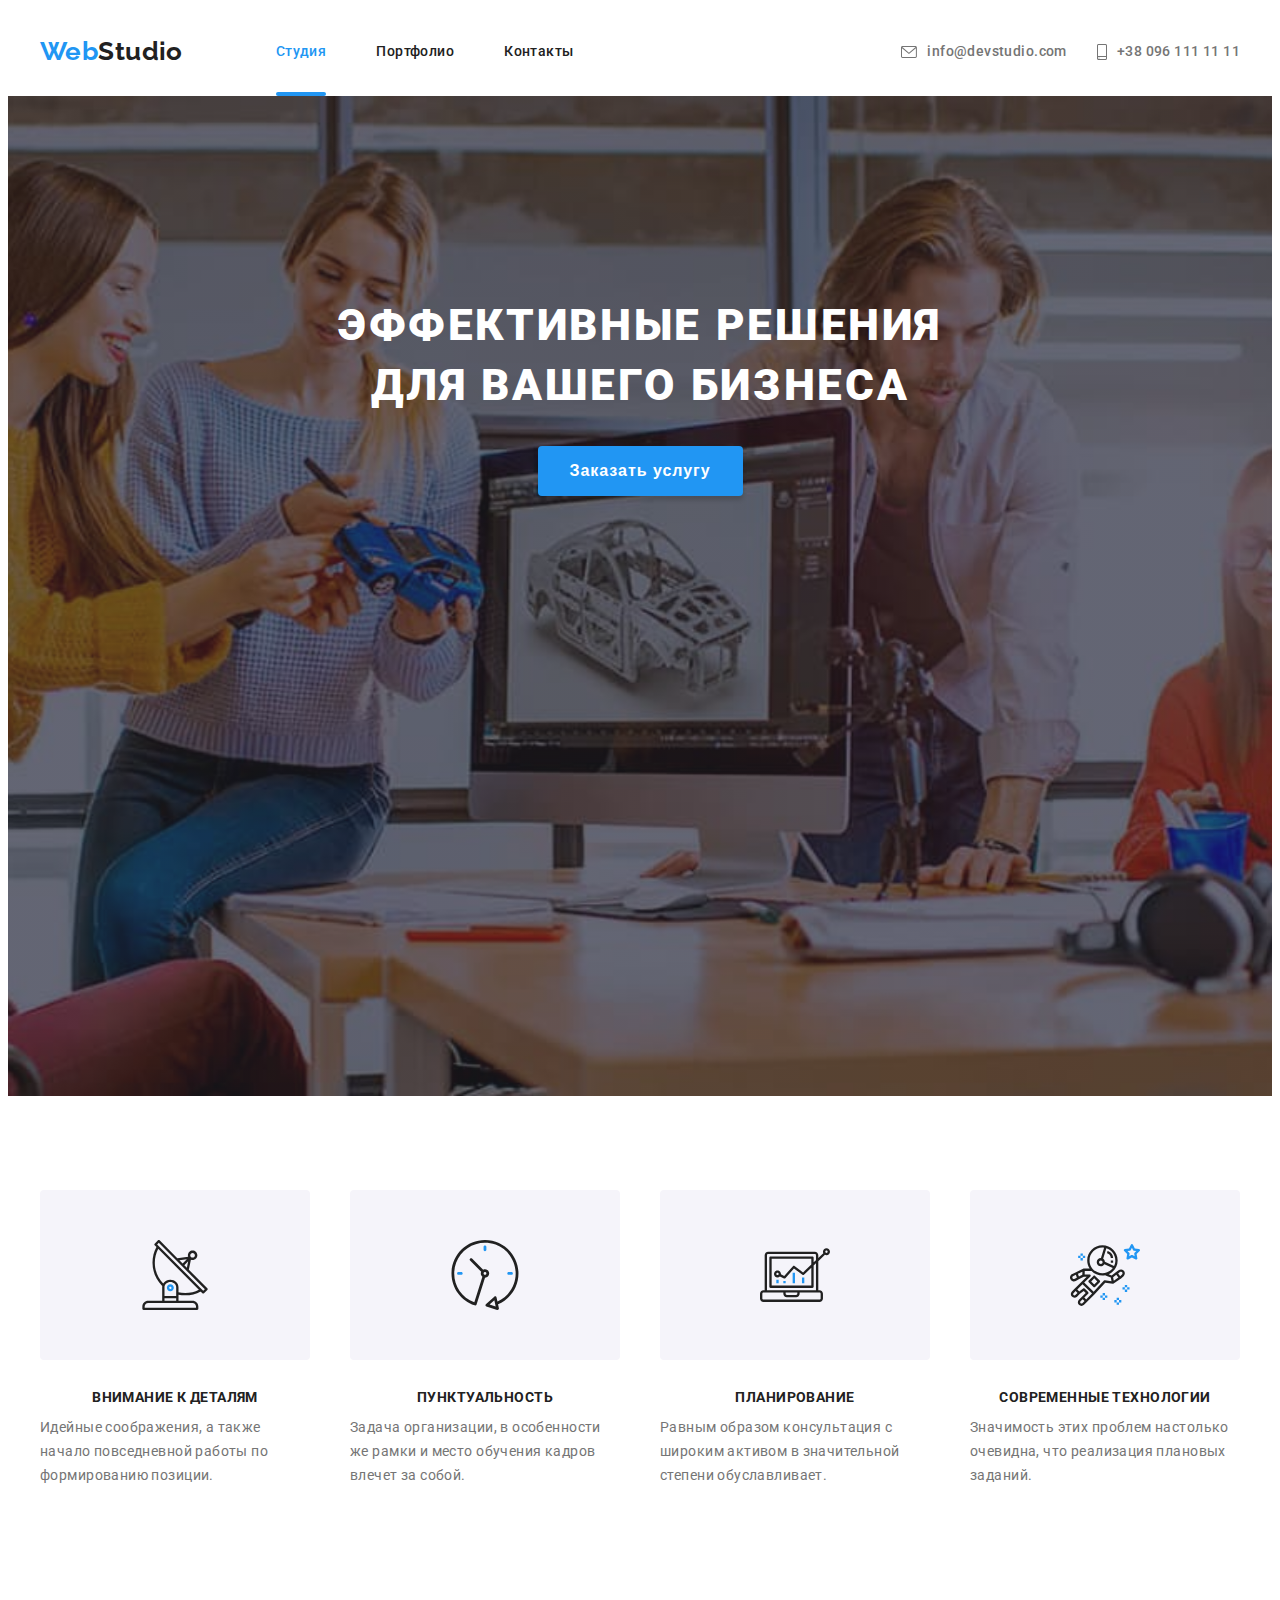
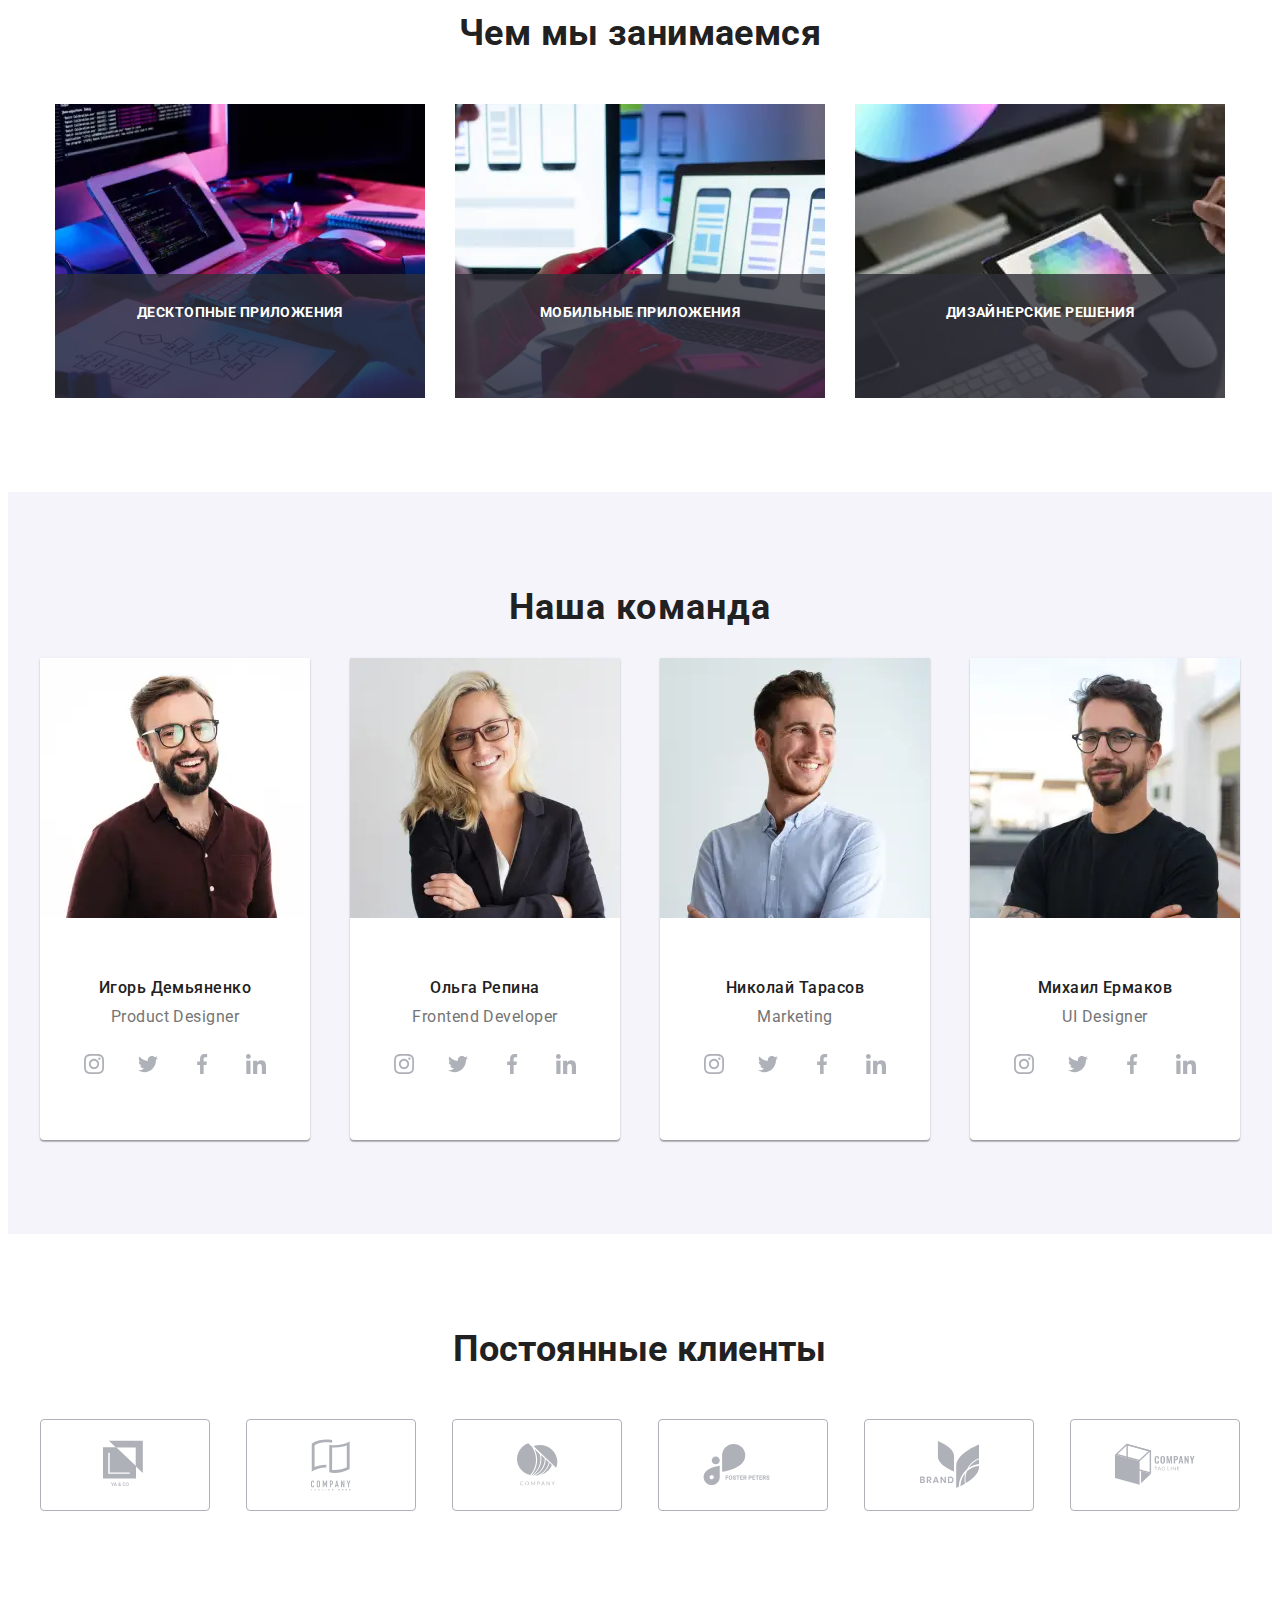
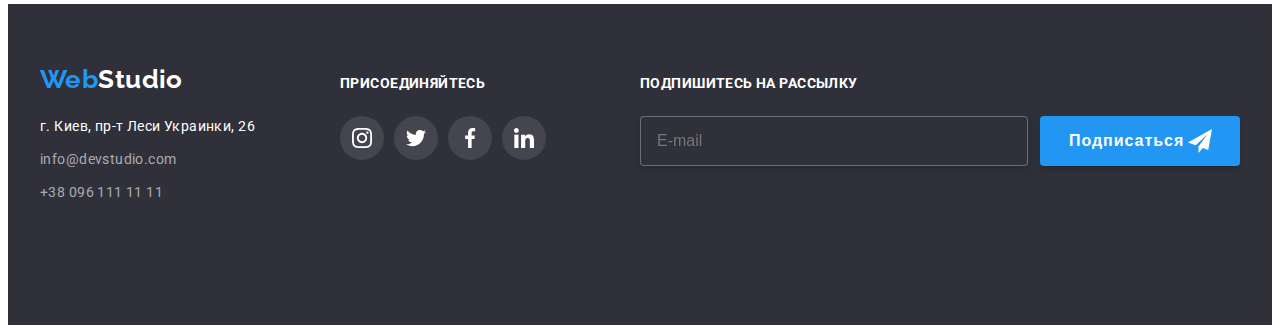
==== commit 50f46030: "what-we-do-pictures" ====
--- a/index.html
+++ b/index.html
@@ -190,7 +190,21 @@
         <ul class="list">
           <li class="item">
             <div class="what-we-do-thumb">
-              <img src="./images/studio/whatwedo1.jpg" alt="desktop decisions" width="370" height="294" />
+
+              <picture class="what-we-do pic">
+                <source srcset="
+                    ./images/studio/what-we-do/desktop/what-we-do1.webp 1x,
+                    ./images/studio/what-we-do/desktop/what-we-do1@2x.webp     2x
+                  " media="(min-width: 1200px)" type="image/webp" />
+                <source srcset="
+                    ./images/studio/what-we-do/desktop/what-we-do1.jpg 1x,
+                    ./images/studio/what-we-do/desktop/what-we-do1@2x.jpg     2x
+                  " media="(min-width: 1200px)" />
+
+                <img src="./images/studio/what-we-do/desktop/what-we-do1.jpg" alt="desktop decisions" />
+              </picture>
+
+
               <div class="what-we-do-textwrapper">
                 <p class="what-we-do-label">Десктопные приложения</p>
               </div>
@@ -199,7 +213,20 @@
 
           <li class="item">
             <div class="what-we-do-thumb">
-              <img src="./images/studio/whatwedo2.jpg" alt="mobile decisions" width="370" height="294" />
+
+              <picture class="what-we-do pic">
+                <source srcset="
+                    ./images/studio/what-we-do/desktop/what-we-do2.webp 1x,
+                    ./images/studio/what-we-do/desktop/what-we-do2@2x.webp     2x
+                  " media="(min-width: 1200px)" type="image/webp" />
+                <source srcset="
+                    ./images/studio/what-we-do/desktop/what-we-do2.jpg 1x,
+                    ./images/studio/what-we-do/desktop/what-we-do2@2x.jpg     2x
+                  " media="(min-width: 1200px)" />
+
+                <img src="./images/studio/what-we-do/desktop/what-we-do2.jpg" alt="mobile decisions" />
+              </picture>
+
               <div class="what-we-do-textwrapper">
                 <p class="what-we-do-label">Мобильные приложения</p>
               </div>
@@ -208,7 +235,20 @@
 
           <li class="item">
             <div class="what-we-do-thumb">
-              <img src="./images/studio/whatwedo3.jpg" alt="tablet decisions" width="370" height="294" />
+
+              <picture class="what-we-do pic">
+                <source srcset="
+                    ./images/studio/what-we-do/desktop/what-we-do3.webp 1x,
+                    ./images/studio/what-we-do/desktop/what-we-do3@2x.webp     2x
+                  " media="(min-width: 1200px)" type="image/webp" />
+                <source srcset="
+                    ./images/studio/what-we-do/desktop/what-we-do3.jpg 1x,
+                    ./images/studio/what-we-do/desktop/what-we-do3@2x.jpg     2x
+                  " media="(min-width: 1200px)" />
+
+                <img src="./images/studio/what-we-do/desktop/what-we-do3.jpg" alt="tablet decisions" />
+              </picture>
+
               <div class="what-we-do-textwrapper">
                 <p class="what-we-do-label">Дизайнерские решения</p>
               </div>
@@ -227,29 +267,29 @@
             <picture class="our-team-pic">
               <source srcset="
                     ./images/studio/our-team/desktop/team1.webp 1x,
-                    ./images/our-team/desktop/team1@2x.webp     2x
+                    ./images/studio/our-team/desktop/team1@2x.webp     2x
                   " media="(min-width: 1200px)" type="image/webp" />
               <source srcset="
                     ./images/studio/our-team/desktop/team1.jpg 1x,
-                    ./images/our-team/desktop/team1@2x.jpg     2x
+                    ./images/studio/our-team/desktop/team1@2x.jpg     2x
                   " media="(min-width: 1200px)" />
 
               <source srcset="
                     ./images/studio/our-team/tablet/team1.webp 1x,
-                    ./images/our-team/tablet/team1@2x.webp     2x
+                    ./images/studio/our-team/tablet/team1@2x.webp     2x
                   " media="(min-width: 768px)" type="image/webp" />
               <source srcset="
                     ./images/studio/our-team/tablet/team1.jpg 1x,
-                    ./images/our-team/tablet/team1@2x.jpg     2x
+                    ./images/studio/our-team/tablet/team1@2x.jpg     2x
                   " media="(min-width: 768px)" />
 
               <source srcset="
                     ./images/studio/our-team/mobile/team1.webp 1x,
-                    ./images/our-team/mobile/team1@2x.webp     2x
+                    ./images/studio/our-team/mobile/team1@2x.webp     2x
                   " media="(min-width: 480px)" type="image/webp" />
               <source srcset="
                     ./images/studio/our-team/mobile/team1.jpg 1x,
-                    ./images/our-team/mobile/team1@2x.jpg     2x
+                    ./images/studio/our-team/mobile/team1@2x.jpg     2x
                   " media="(min-width: 480px)" />
 
               <img src="./images/studio/our-team/desktop/team1.jpg" alt="фото Игоря Демьяненко" />
@@ -295,29 +335,29 @@
             <picture class="our-team-pic">
               <source srcset="
                     ./images/studio/our-team/desktop/team2.webp 1x,
-                    ./images/our-team/desktop/team2@2x.webp     2x
+                    ./images/studio/our-team/desktop/team2@2x.webp     2x
                   " media="(min-width: 1200px)" type="image/webp" />
               <source srcset="
                     ./images/studio/our-team/desktop/team2.jpg 1x,
-                    ./images/our-team/desktop/team2@2x.jpg     2x
+                    ./images/studio/our-team/desktop/team2@2x.jpg     2x
                   " media="(min-width: 1200px)" />
 
               <source srcset="
                     ./images/studio/our-team/tablet/team2.webp 1x,
-                    ./images/our-team/tablet/team2@2x.webp     2x
+                    ./images/studio/our-team/tablet/team2@2x.webp     2x
                   " media="(min-width: 768px)" type="image/webp" />
               <source srcset="
                     ./images/studio/our-team/tablet/team2.jpg 1x,
-                    ./images/our-team/tablet/team2@2x.jpg     2x
+                    ./images/studio/our-team/tablet/team2@2x.jpg     2x
                   " media="(min-width: 768px)" />
 
               <source srcset="
                     ./images/studio/our-team/mobile/team2.webp 1x,
-                    ./images/our-team/mobile/team2@2x.webp     2x
+                    ./images/studio/our-team/mobile/team2@2x.webp     2x
                   " media="(min-width: 480px)" type="image/webp" />
               <source srcset="
                     ./images/studio/our-team/mobile/team2.jpg 1x,
-                    ./images/our-team/mobile/team2@2x.jpg     2x
+                    ./images/studio/our-team/mobile/team2@2x.jpg     2x
                   " media="(min-width: 480px)" />
 
               <img src="./images/studio/our-team/desktop/team2.jpg" alt="фото Ольги Репиной" />
@@ -363,29 +403,29 @@
             <picture class="our-team-pic">
               <source srcset="
                     ./images/studio/our-team/desktop/team3.webp 1x,
-                    ./images/our-team/desktop/team3@2x.webp     2x
+                    ./images/studio/our-team/desktop/team3@2x.webp     2x
                   " media="(min-width: 1200px)" type="image/webp" />
               <source srcset="
                     ./images/studio/our-team/desktop/team3.jpg 1x,
-                    ./images/our-team/desktop/team3@2x.jpg     2x
+                    ./images/studio/our-team/desktop/team3@2x.jpg     2x
                   " media="(min-width: 1200px)" />
 
               <source srcset="
                     ./images/studio/our-team/tablet/team3.webp 1x,
-                    ./images/our-team/tablet/team3@2x.webp     2x
+                    ./images/studio/our-team/tablet/team3@2x.webp     2x
                   " media="(min-width: 768px)" type="image/webp" />
               <source srcset="
                     ./images/studio/our-team/tablet/team3.jpg 1x,
-                    ./images/our-team/tablet/team3@2x.jpg     2x
+                    ./images/studio/our-team/tablet/team3@2x.jpg     2x
                   " media="(min-width: 768px)" />
 
               <source srcset="
                     ./images/studio/our-team/mobile/team3.webp 1x,
-                    ./images/our-team/mobile/team3@2x.webp     2x
+                    ./images/studio/our-team/mobile/team3@2x.webp     2x
                   " media="(min-width: 480px)" type="image/webp" />
               <source srcset="
                     ./images/studio/our-team/mobile/team3.jpg 1x,
-                    ./images/our-team/mobile/team3@2x.jpg     2x
+                    ./images/studio/our-team/mobile/team3@2x.jpg     2x
                   " media="(min-width: 480px)" />
 
               <img src="./images/studio/our-team/desktop/team3.jpg" alt="фото Николая Тарасова" />
@@ -430,29 +470,29 @@
             <picture class="our-team-pic">
               <source srcset="
                     ./images/studio/our-team/desktop/team4.webp 1x,
-                    ./images/our-team/desktop/team4@2x.webp 2x
+                    ./images/studio/our-team/desktop/team4@2x.webp 2x
                   " media="(min-width: 1200px)" type="image/webp" />
               <source srcset="
                     ./images/studio/our-team/desktop/team4.jpg 1x,
-                    ./images/our-team/desktop/team4@2x.jpg 2x
+                    ./images/studio/our-team/desktop/team4@2x.jpg 2x
                   " media="(min-width: 1200px)" />
 
               <source srcset="
                     ./images/studio/our-team/tablet/team4.webp 1x,
-                    ./images/our-team/tablet/team4@2x.webp     2x
+                    ./images/studio/our-team/tablet/team4@2x.webp     2x
                   " media="(min-width: 768px)" type="image/webp" />
               <source srcset="
                     ./images/studio/our-team/tablet/team4.jpg 1x,
-                    ./images/our-team/tablet/team4@2x.jpg     2x
+                    ./images/studio/our-team/tablet/team4@2x.jpg     2x
                   " media="(min-width: 768px)" />
 
               <source srcset="
                     ./images/studio/our-team/mobile/team4.webp 1x,
-                    ./images/our-team/mobile/team4@2x.webp     2x
+                    ./images/studio/our-team/mobile/team4@2x.webp     2x
                   " media="(min-width: 480px)" type="image/webp" />
               <source srcset="
                     ./images/studio/our-team/mobile/team4.jpg 1x,
-                    ./images/our-team/mobile/team4@2x.jpg     2x
+                    ./images/studio/our-team/mobile/team4@2x.jpg     2x
                   " media="(min-width: 480px)" />
 
               <img src="./images/studio/our-team/desktop/team4.jpg" alt="фото Михаила Ермакова" />
--- a/css/main.min.css
+++ b/css/main.min.css
@@ -4,5 +4,5 @@
         0px 1px 2px rgba(0, 0, 0, 0.08), 0px 2px 2px rgba(0, 0, 0, 0.12);--portfolio-card-shadow: 0px 1px 1px rgba(0, 0, 0, 0.12),
         0px 4px 4px rgba(0, 0, 0, 0.06), 1px 4px 6px rgba(0, 0, 0, 0.16);--modal-boxshawow: 0px 1px 3px rgba(0, 0, 0, 0.12),
         0px 1px 1px rgba(0, 0, 0, 0.14),
-        0px 2px 1px rgba(0, 0, 0, 0.2);--transition-cubic-primary: 250ms cubic-bezier(0.4, 0, 0.2, 1);--modal-form-label-mar-bottom: 4px;--modal-box-shadow-checkbox: 0 0 0 1px rgba(0, 0, 0, 0.5)}h2,h3,p{margin-top:0;margin-bottom:0}.list{list-style:none;padding:0;margin:0}a{display:block;text-decoration:none;color:var(--primary-text-color)}img{display:block;max-width:100%;height:auto}.current{color:var(--accent-color)}.sitecolor{color:var(--text-color)}.fontstyle-norm{font-style:normal}.primary-textcolor{color:var(--primary-text-color)}.centered{text-align:center}button{cursor:pointer}body{background-color:var(--primary-bg-color);color:var(--text-color);font-family:Roboto, sans-serif;font-size:var(--normal-font-size);line-height:1.71;letter-spacing:0.03em}h2{font-size:36px;font-weight:bold;line-height:1.17;text-align:center}h3{font-size:14px;font-weight:bold;line-height:1.14;text-transform:uppercase}.section{padding-bottom:94px;padding-top:94px}.page-header .list a:hover,.page-header .list a:focus,.burger-btn:hover,.close-btn-mobile:hover,.footer address a:hover,.footer address a:focus{color:var(--accent-color)}.page-header .list a,.footer address a,a.client-link,a.social-link,.our-team a.social-link,.portfolio button,.portfolio-items a{transition:color var(--transition-cubic-primary),background-color var(--transition-cubic-primary),box-shadow var(--transition-cubic-primary)}ul.social-list{display:flex}li.social-item{width:44px;height:44px}li.social-item:not(:last-child){margin-right:10px}a.social-link{display:flex;align-items:center;justify-content:center;border-radius:50%;width:100%;height:100%;background-color:var(--icons-bg);fill:currentColor}a.social-link:hover,a.social-link:focus{background-color:var(--accent-color)}.our-team a.social-link{color:var(--logo-color)}.our-team a.social-link:hover,.our-team a.social-link:focus{color:var(--whitecolor)}.container{width:100%;margin:0 auto}.container .nav-wrapper{display:flex;align-items:center;justify-content:space-between}@media screen and (min-width: 480px){.container{width:450px}}@media screen and (min-width: 768px){.container{width:738px}}@media screen and (min-width: 1200px){.container{width:1200px;padding:0 15px}}@media screen and (max-width: 767px){.site-nav-pages,.contacts{display:none}.nav-wrapper{padding:16px 0;height:60px}.site-nav-logo{font-family:Raleway;font-weight:bold;font-size:24px;line-height:28px}.burger-btn,.close-btn-mobile{background-color:transparent;border:none;padding:0;width:40px;height:40px}.close-btn-mobile{position:absolute;top:10px;right:15px}.mobile-menu{position:absolute;top:0;left:50%;transform:translateX(-50%);width:100%;max-width:480px;min-height:796px;padding:48px 40px;background-color:var(--whitecolor);opacity:0;visibility:hidden;pointer-events:none}.mobile-menu.is-open{opacity:100%;visibility:visible;pointer-events:visible}.mobile-menu .mobile-menu-nav,.mobile-menu .contacts-moblie,.mobile-menu .mobile-social{padding:0;font-weight:500}.mobile-menu .mobile-menu-nav{font-size:40px;line-height:47px}.mobile-menu .mobile-menu-nav .mobile-menu-item{padding-bottom:32px}.mobile-menu .mobile-menu-nav .mobile-menu-item:last-child{margin-bottom:302px}.mobile-menu .contacts-moblie{font-size:34px;line-height:40px}.mobile-menu .contacts-moblie li{padding-bottom:32px}.mobile-menu .contacts-moblie li:not(:first-child){font-weight:500;font-size:24px;line-height:28px;padding-bottom:64px}.mobile-menu .contacts-moblie li:not(:first-child) a{color:var(--text-color)}.mobile-menu .mobile-social{font-size:18px;line-height:22px;display:flex}.mobile-menu .mobile-social .mobile-social-item:not(:last-child){margin-right:20px}.mail,.phone,.burger-icon,.close-icon-mobile{fill:currentColor}}@media screen and (min-width: 768px){.burger-btn,.mobile-menu{display:none}.site-nav,.site-nav-pages{display:flex;align-items:center}.site-nav{display:flex;align-items:center}.site-nav-logo{font-family:Raleway, sans-serif;font-weight:bold;font-size:24px;line-height:28px;margin-right:88px}.site-nav-pages .item{font-weight:500}.site-nav-pages .item:not(:last-child){margin-right:30px}.site-nav-pages .item .link{padding:26px 0}.contacts .item{font-weight:500}.contacts .item .link{display:flex;align-items:center}.contacts .item:not(:last-child){margin-bottom:10px}.contacts-logo{margin-right:10px}.link.current{position:relative}.link.current:after{position:absolute;bottom:0;left:0;content:'';display:block;width:100%;height:4px;background-color:var(--accent-color);border-radius:2px}.mail,.phone{fill:currentColor}}@media screen and (min-width: 1200px){.contacts{display:flex;align-items:center}.site-nav-logo{font-size:26px;line-height:31px;margin-right:93px}.site-nav-pages .item:not(:last-child){margin-right:50px}.site-nav-pages .item .link{padding:32px 0}.contacts .item:first-child{margin-right:30px;margin-bottom:0}}.hero{background-color:var(--second-bg-color);background-image:linear-gradient(to right, var(--hero-gredient), var(--hero-gredient)),url("./../../images/studio/hero/mobile/hero.jpg");background-position:center;background-size:cover;background-repeat:no-repeat;width:480px;height:400px;margin-left:auto;margin-right:auto;padding-top:118px;padding-bottom:118px}.hero-content{width:360px;margin:0 auto}.hero-title{margin-top:0;margin-bottom:30px;color:var(--hero-title);font-weight:900;font-size:26px;line-height:42px;text-align:center;letter-spacing:0.06em;text-transform:uppercase}.button{min-width:200px;border:0;border-radius:4px;padding-top:10px;padding-bottom:10px;padding-left:32px;padding-right:32px;color:var(--whitecolor);background-color:var(--accent-color);box-shadow:0px 4px 4px rgba(0,0,0,0.15);font-weight:bold;font-size:16px;line-height:1.87;align-items:center;text-align:center;letter-spacing:0.06em}@media screen and (min-device-pixel-ratio: 2), screen and (min-resolution: 192dpi) and (min-width: 320px), screen and (min-resolution: 2dppx) and (min-width: 320px){.hero{background-image:linear-gradient(to right, var(--hero-gredient), var(--hero-gredient)),url("./../../images/studio/hero/mobile/hero@2x.jpg")}}@media screen and (min-width: 768px){.hero{width:100%;background-image:linear-gradient(to right, var(--hero-gredient), var(--hero-gredient)),url("./../../images/studio/hero/tablet/hero.jpg")}}@media screen and (min-device-pixel-ratio: 2) and (min-width: 768px), screen and (min-resolution: 192dpi) and (min-width: 768px), screen and (min-resolution: 2dppx) and (min-width: 768px){.hero{background-image:linear-gradient(to right, var(--hero-gredient), var(--hero-gredient)),url("./../../images/studio/hero/tablet/hero@2x.jpg")}}@media screen and (min-width: 1200px){.hero{height:600px;max-width:1600px;padding-top:200px;padding-bottom:200px;margin-left:auto;margin-right:auto;background-image:linear-gradient(to right, var(--hero-gredient), var(--hero-gredient)),url("./../../images/studio/hero/desktop/hero.jpg")}.hero-content{width:696px;margin:0 auto}.hero-title{margin-top:0;margin-bottom:30px;color:var(--hero-title);font-weight:900;font-size:44px;line-height:1.36;text-align:center;letter-spacing:0.06em;text-transform:uppercase}}@media screen and (min-device-pixel-ratio: 2) and (min-width: 1200px), screen and (min-resolution: 192dpi) and (min-width: 1200px), screen and (min-resolution: 2dppx) and (min-width: 1200px){.hero{background-image:linear-gradient(to right, var(--hero-gredient), var(--hero-gredient)),url("./../../images/studio/hero/desktop/hero@2x.jpg")}}.backdrop{position:fixed;z-index:2;top:0;left:0;width:100%;height:100%;background-color:var(--backdrop-modal-window);opacity:1;transition:opacity 250ms linear}.backdrop.is-hidden{opacity:0;pointer-events:none}.modal{position:absolute;top:50%;left:50%;transform:translate(-50%, -50%);width:528px;height:581px;padding:40px;background-color:var(--modal-bg-color);box-shadow:var(--modal-boxshawow);border-radius:4px}.modal-button{position:absolute;top:14px;right:14px;width:30px;height:30px;display:flex;justify-content:center;align-items:center;border:1px solid var(--modal-input-bordercolor);border-radius:50%;background-color:inherit}.modal-button:hover{fill:var(--accent-color)}.modal-title{font-weight:700;font-size:20px;line-height:23.44px;text-align:center;letter-spacing:0.03em;color:var(--primary-text-color);margin-bottom:12px}form.inputs{width:448px;height:342px}.form-field{position:relative;display:flex;flex-direction:column}.form-input,.form-text{padding-left:42px;padding-bottom:11px;padding-top:11px;margin-bottom:10px;border:1px solid var(--modal-input-bordercolor);border-radius:4px;transition:outline-color var(--transition-cubic-primary)}.form-text{padding-left:12px}.form-input:focus+.input-icon{fill:var(--accent-color)}.form-input.form-input:focus{outline-color:var(--accent-color)}.form-text:focus{outline-color:var(--accent-color)}.form-field-textarea{margin-bottom:20px}.form-label{font-size:12px;line-height:14.06px;margin-bottom:var(--modal-form-label-mar-bottom)}.input-icon{position:absolute;left:12px;top:50%;transform:translateY(calc(-50% + var(--modal-form-label-mar-bottom)))}.form-text{resize:none;margin-bottom:0}.form-text::placeholder{font-size:12px;line-height:14px;letter-spacing:0.01em;color:var(--placeholder-text-color)}.wrapp-form{text-align:center}.agreement{display:flex;justify-content:center;align-items:center;margin-bottom:30px;letter-spacing:0.03em}.modal-license{color:var(--accent-color);text-decoration:underline}.checkbox{position:absolute;clip:rect(0 0 0 0);width:1px;height:1px;margin:-1px;border:0;padding:0;overflow:hidden}.checkbox:checked+.agreement::before{background-image:url(./../images/modal/icon-checked.svg)}.checkbox:focus+.agreement::before{box-shadow:var(--modal-box-shadow-checkbox)}.checkbox:focus:checked+.agreement::before{box-shadow:var(--modal-box-shadow-checkbox)}.agreement::before{content:"";width:16px;height:15px;background-image:url(./../images/modal/icon-check.svg);margin-right:7px;background-size:contain;background-origin:border-box;background-repeat:no-repeat}.advantages .title{display:none}@media screen and (max-width: 767px){.section{padding-top:60px}}.advantages-logos{text-align:center;background-color:var(--third-bg-color);margin-bottom:30px;padding:25px 0}.advantages-title{text-align:center;margin-bottom:10px}.item-details p{margin-bottom:30px}@media screen and (min-width: 768px){.advantages-list{display:flex;flex-wrap:wrap;justify-content:space-between}.advantages-list .item{width:354px}}@media screen and (min-width: 1200px){.advantages{padding-bottom:0}.advantages-list .item{width:270px}.advantages-list .item+.item{margin-left:30px}.advantages-title{margin-bottom:10px}.advantages-logos{display:flex;align-items:center;justify-content:center;width:100%;height:120px;background-color:var(--third-bg-color);border-radius:4px;margin-bottom:30px}}@media screen and (max-width: 767px){.what-we-do{display:none}}@media screen and (min-width: 768px){.what-we-do{display:none}}@media screen and (min-width: 1200px){.what-we-do{display:block}.what-we-do .list{display:flex;justify-content:center}.what-we-do .item:not(:last-child){margin-right:30px}.what-we-do-title,.our-team-title,.clients-title{margin-bottom:50px}.what-we-do-thumb{position:relative;z-index:1}.what-we-do-textwrapper{position:absolute;bottom:0;left:0;display:flex;justify-content:center;width:100%;height:70px;padding-top:27px;padding-bottom:27px;background-color:var(--what-we-do-gredient)}.what-we-do-label{font-weight:700;text-transform:uppercase;color:var(--whitecolor)}}.our-team{background-color:var(--third-bg-color);padding-top:60px}.our-team-title{font-weight:bold;font-size:28px;line-height:1.18;letter-spacing:0.03em;margin-bottom:30px}.our-team-pic img{margin-bottom:30px}.ourteam-text-block .title{font-weight:500;font-size:16px;line-height:19px;letter-spacing:0.03em;margin-bottom:10px;text-transform:unset}.ourteam-text-block .our-team-description{font-weight:normal;font-size:16px;line-height:19px;text-align:center;letter-spacing:0.03em;margin-bottom:16px}.social-list{justify-content:center}.our-team-list .item{padding-bottom:24px;background-color:var(--whitecolor);box-shadow:0px 1px 3px rgba(0,0,0,0.12),0px 1px 1px rgba(0,0,0,0.14),0px 2px 1px rgba(0,0,0,0.2);border-radius:0px 0px 4px 4px}.our-team-list .item:not(:nth-last-child(-n+2)){margin-bottom:30px}@media screen and (max-width: 767px){.our-team{padding-bottom:60px}}@media screen and (min-width: 768px){.our-team-list{display:flex;flex-wrap:wrap;justify-content:space-between}}@media screen and (min-width: 1200px){.our-team{padding-top:94px;padding-bottom:94px}.our-team .item:not(:last-child){margin-right:30px}.our-team .item:not(:nth-last-child(-n+2)){margin-bottom:0}.our-team-list{display:flex;flex-wrap:nowrap}.ourteam-text-block{padding-top:30px;padding-bottom:30px;padding-left:32px;padding-right:32px}.our-team-title{font-size:36px;line-height:42px}}ul.client-list{display:flex;flex-wrap:wrap;justify-content:space-between}li.client-list-item{display:flex;align-items:center;width:210px;height:90px}li.client-list-item:not(:nth-last-child(-n+2)){margin-bottom:30px}a.client-link{display:flex;align-items:center;justify-content:center;width:100%;height:100%;color:var(--logo-color);fill:currentColor;border:1px solid var(--logo-color);border-radius:4px}a.client-link:hover,a.client-link:focus{color:var(--accent-color);border-color:var(--accent-color)}.clients{padding-top:60px;padding-bottom:60px}.clients .clients-title{font-size:28px;line-height:33px;margin-bottom:30px}@media screen and (min-width: 1200px){.clients{padding-top:94px;padding-bottom:94px}.clients .clients-title{font-size:36px;line-height:42px;margin-bottom:50px}li.client-list-item{display:flex;align-items:center;justify-content:center;width:170px}li.client-list-item:not(:nth-last-child(-n+2)){margin-bottom:0}}.footer{background-color:var(--second-bg-color);color:var(--whitecolor);padding-top:60px;padding-bottom:60px}.footer a{color:var(--whitecolor)}.footer-address-list a{color:var(--address-color)}.action-text,.footer-form-label{font-size:var(--normal-font-size);font-weight:700;text-transform:uppercase}.footer-form{display:flex;flex-wrap:wrap;justify-content:center}.subscribe-email{width:100%;padding-left:16px;padding-top:15px;padding-bottom:15px;margin-right:12px;font-size:16px;line-height:0.8;margin-bottom:20px;border:1px solid var(--email-subscribe-border-color);box-sizing:border-box;filter:drop-shadow(0px 4px 4px var(--email-subscribe-shadow));border-radius:4px;color:var(--address-color);background-color:var(--second-bg-color)}.subscribe-button{display:flex;position:relative;padding-left:29px;padding-right:28px}.subscribe-form .icon{fill:currentColor;position:absolute;right:28px}.footer-form-label{margin-bottom:20px}.footer-address{margin-bottom:60px;text-align:center}.footer-address .site-nav-logo{margin-bottom:20px}.footer-social{text-align:center;margin-bottom:60px}.footer-social p{margin-bottom:20px}.subscribe-form{text-align:center}.footer-mainaddress,.footer-address-list li:first-child{margin-bottom:8px}@media screen and (min-width: 768px){.footer-container{display:flex;flex-wrap:wrap;align-items:baseline}.footer-container .footer-address,.footer-container .footer-social{width:50%}.footer-address .site-nav-logo{margin-right:0}.subscribe-form{width:100%}.footer-form{display:block}.subscribe-email{width:450px}.subscribe-button{margin:0 auto}}@media screen and (min-width: 1200px){.footer-container{flex-wrap:nowrap}.footer-address,.footer-social,.subscribe-form{width:inherit;text-align:inherit}.social-list{justify-content:start}.footer-form{display:flex;flex-wrap:nowrap}.subscribe-email{width:100%}.subscribe-button{height:50px}.footer-mainaddress,.footer-address-list li:first-child{margin-bottom:9px}}.portfolio button:hover,.portfolio button:focus{background-color:var(--accent-color);color:var(--whitecolor);box-shadow:var(--button-shadow)}.portfolio h1{display:none}.filter-list{display:flex;justify-content:center;margin-bottom:50px}.filter-list .item:not(:last-child){margin-right:8px}.filter-list button{color:var(--primary-text-color);background-color:var(--filter-btn-bg-color);font-weight:500;font-size:16px;line-height:1.63;text-align:center;border:0;border-radius:4px;min-width:73px;padding-left:22px;padding-right:22px;padding-top:6px;padding-bottom:6px}.filter-list li:first-child button{background-color:var(--accent-color);color:var(--whitecolor);box-shadow:var(--button-shadow)}.portfolio-items{display:flex;flex-wrap:wrap;margin:-15px}.portfolio-items .title{font-weight:bold;font-size:18px;line-height:2;letter-spacing:0.06em;text-align:left}.portfolio-items .item{width:370px;margin:15px;border:1px solid var(--border-color-portfolio)}.portfolio-items .item:nth-child(3n){margin-right:0}.portfolio-items .item:nth-last-child(-n+3){margin-bottom:0}.portfolio-items .item a:hover .portfolio-items .item a:focus{box-shadow:var(--portfolio-card-shadow)}.portfolio-items .portfolio-text-block{padding-top:20px;padding-bottom:20px;padding-left:24px;padding-right:24px}.portfolio-items .portfolio-description{margin-top:4px;color:var(--text-color);font-size:16px;line-height:1.88}.portfolio-items .potfolio-items-thumb{position:relative;overflow:hidden;display:flex;justify-content:center;align-items:center}.portfolio-items .overlay{position:absolute;top:0;left:0;width:100%;height:100%;padding:63px 24px;font-size:18px;font-weight:400;line-height:1.56;color:var(--whitecolor);background-color:var(--porfolio-card-hover);opacity:0;transform:translatey(100%);transition:transform var(--transition-cubic-primary)}.portfolio-items .portfolio-items-link:hover .overlay,.portfolio-items .portfolio-items-link:focus .overlay{opacity:1;transform:translatey(0)}
+        0px 2px 1px rgba(0, 0, 0, 0.2);--transition-cubic-primary: 250ms cubic-bezier(0.4, 0, 0.2, 1);--modal-form-label-mar-bottom: 4px;--modal-box-shadow-checkbox: 0 0 0 1px rgba(0, 0, 0, 0.5)}h2,h3,p{margin-top:0;margin-bottom:0}.list{list-style:none;padding:0;margin:0}a{display:block;text-decoration:none;color:var(--primary-text-color)}img{display:block;max-width:100%;height:auto}.current{color:var(--accent-color)}.sitecolor{color:var(--text-color)}.fontstyle-norm{font-style:normal}.primary-textcolor{color:var(--primary-text-color)}.centered{text-align:center}button{cursor:pointer}body{background-color:var(--primary-bg-color);color:var(--text-color);font-family:Roboto, sans-serif;font-size:var(--normal-font-size);line-height:1.71;letter-spacing:0.03em}h2{font-size:36px;font-weight:bold;line-height:1.17;text-align:center}h3{font-size:14px;font-weight:bold;line-height:1.14;text-transform:uppercase}.section{padding-bottom:94px;padding-top:94px}.page-header .list a:hover,.page-header .list a:focus,.burger-btn:hover,.close-btn-mobile:hover,.footer address a:hover,.footer address a:focus{color:var(--accent-color)}.page-header .list a,.footer address a,a.client-link,a.social-link,.our-team a.social-link,.portfolio button,.portfolio-items a{transition:color var(--transition-cubic-primary),background-color var(--transition-cubic-primary),box-shadow var(--transition-cubic-primary)}ul.social-list{display:flex}li.social-item{width:44px;height:44px}li.social-item:not(:last-child){margin-right:10px}a.social-link{display:flex;align-items:center;justify-content:center;border-radius:50%;width:100%;height:100%;background-color:var(--icons-bg);fill:currentColor}a.social-link:hover,a.social-link:focus{background-color:var(--accent-color)}.our-team a.social-link{color:var(--logo-color)}.our-team a.social-link:hover,.our-team a.social-link:focus{color:var(--whitecolor)}.container{width:100%;margin:0 auto}.container .nav-wrapper{display:flex;align-items:center;justify-content:space-between}@media screen and (min-width: 480px){.container{width:450px}}@media screen and (min-width: 768px){.container{width:738px}}@media screen and (min-width: 1200px){.container{width:1200px;padding:0 15px}}@media screen and (max-width: 767px){.site-nav-pages,.contacts{display:none}.nav-wrapper{padding:16px 0;height:60px}.site-nav-logo{font-family:Raleway;font-weight:bold;font-size:24px;line-height:28px}.burger-btn,.close-btn-mobile{background-color:transparent;border:none;padding:0;width:40px;height:40px}.close-btn-mobile{position:absolute;top:10px;right:15px}.mobile-menu{position:absolute;top:0;left:50%;transform:translateX(-50%);width:100%;max-width:480px;height:100vh;padding:48px 40px;background-color:var(--whitecolor);visibility:hidden;pointer-events:none}.mobile-menu.is-open{opacity:100%;visibility:visible;pointer-events:visible;overflow:scroll}.mobile-menu .mobile-menu-nav,.mobile-menu .contacts-moblie,.mobile-menu .mobile-social{padding:0;font-weight:500}.mobile-menu .mobile-menu-nav{font-size:40px;line-height:47px}.mobile-menu .mobile-menu-nav .mobile-menu-item{padding-bottom:32px}.mobile-menu .mobile-menu-nav .mobile-menu-item:last-child{margin-bottom:302px}.mobile-menu .contacts-moblie{font-size:34px;line-height:40px}.mobile-menu .contacts-moblie li{padding-bottom:32px}.mobile-menu .contacts-moblie li:not(:first-child){font-weight:500;font-size:24px;line-height:28px;padding-bottom:64px}.mobile-menu .contacts-moblie li:not(:first-child) a{color:var(--text-color)}.mobile-menu .mobile-social{font-size:18px;line-height:22px;display:flex}.mobile-menu .mobile-social .mobile-social-item:not(:last-child){margin-right:20px}.mail,.phone,.burger-icon,.close-icon-mobile{fill:currentColor}}@media screen and (min-width: 768px){.burger-btn,.mobile-menu{display:none}.site-nav,.site-nav-pages{display:flex;align-items:center}.site-nav{display:flex;align-items:center}.site-nav-logo{font-family:Raleway, sans-serif;font-weight:bold;font-size:24px;line-height:28px;margin-right:88px}.site-nav-pages .item{font-weight:500}.site-nav-pages .item:not(:last-child){margin-right:30px}.site-nav-pages .item .link{padding:26px 0}.contacts .item{font-weight:500}.contacts .item .link{display:flex;align-items:center}.contacts .item:not(:last-child){margin-bottom:10px}.contacts-logo{margin-right:10px}.link.current{position:relative}.link.current:after{position:absolute;bottom:0;left:0;content:'';display:block;width:100%;height:4px;background-color:var(--accent-color);border-radius:2px}.mail,.phone{fill:currentColor}}@media screen and (min-width: 1200px){.contacts{display:flex;align-items:center}.site-nav-logo{font-size:26px;line-height:31px;margin-right:93px}.site-nav-pages .item:not(:last-child){margin-right:50px}.site-nav-pages .item .link{padding:32px 0}.contacts .item:first-child{margin-right:30px;margin-bottom:0}}.hero{background-color:var(--second-bg-color);background-image:linear-gradient(to right, var(--hero-gredient), var(--hero-gredient)),url("./../../images/studio/hero/mobile/hero.jpg");background-position:center;background-size:cover;background-repeat:no-repeat;width:480px;height:400px;margin-left:auto;margin-right:auto;padding-top:118px;padding-bottom:118px}.hero-content{width:360px;margin:0 auto}.hero-title{margin-top:0;margin-bottom:30px;color:var(--hero-title);font-weight:900;font-size:26px;line-height:42px;text-align:center;letter-spacing:0.06em;text-transform:uppercase}.button{min-width:200px;border:0;border-radius:4px;padding-top:10px;padding-bottom:10px;padding-left:32px;padding-right:32px;color:var(--whitecolor);background-color:var(--accent-color);box-shadow:0px 4px 4px rgba(0,0,0,0.15);font-weight:bold;font-size:16px;line-height:1.87;align-items:center;text-align:center;letter-spacing:0.06em}@media screen and (min-device-pixel-ratio: 2), screen and (min-resolution: 192dpi) and (min-width: 320px), screen and (min-resolution: 2dppx) and (min-width: 320px){.hero{background-image:linear-gradient(to right, var(--hero-gredient), var(--hero-gredient)),url("./../../images/studio/hero/mobile/hero@2x.jpg")}}@media screen and (min-width: 768px){.hero{width:100%;background-image:linear-gradient(to right, var(--hero-gredient), var(--hero-gredient)),url("./../../images/studio/hero/tablet/hero.jpg")}}@media screen and (min-device-pixel-ratio: 2) and (min-width: 768px), screen and (min-resolution: 192dpi) and (min-width: 768px), screen and (min-resolution: 2dppx) and (min-width: 768px){.hero{background-image:linear-gradient(to right, var(--hero-gredient), var(--hero-gredient)),url("./../../images/studio/hero/tablet/hero@2x.jpg")}}@media screen and (min-width: 1200px){.hero{height:600px;max-width:1600px;padding-top:200px;padding-bottom:200px;margin-left:auto;margin-right:auto;background-image:linear-gradient(to right, var(--hero-gredient), var(--hero-gredient)),url("./../../images/studio/hero/desktop/hero.jpg")}.hero-content{width:696px;margin:0 auto}.hero-title{margin-top:0;margin-bottom:30px;color:var(--hero-title);font-weight:900;font-size:44px;line-height:1.36;text-align:center;letter-spacing:0.06em;text-transform:uppercase}}@media screen and (min-device-pixel-ratio: 2) and (min-width: 1200px), screen and (min-resolution: 192dpi) and (min-width: 1200px), screen and (min-resolution: 2dppx) and (min-width: 1200px){.hero{background-image:linear-gradient(to right, var(--hero-gredient), var(--hero-gredient)),url("./../../images/studio/hero/desktop/hero@2x.jpg")}}.backdrop{position:fixed;z-index:2;top:0;left:0;width:100%;height:100%;background-color:var(--backdrop-modal-window);opacity:1;transition:opacity 250ms linear}.backdrop.is-hidden{opacity:0;pointer-events:none}.modal{position:absolute;top:50%;left:50%;transform:translate(-50%, -50%);width:450px;height:609px;padding:40px;background-color:var(--modal-bg-color);box-shadow:var(--modal-boxshawow);border-radius:4px}.modal-button{position:absolute;top:8px;right:8px;width:30px;height:30px;display:flex;justify-content:center;align-items:center;border:1px solid var(--modal-input-bordercolor);border-radius:50%;background-color:inherit}.modal-button:hover{fill:var(--accent-color)}.modal-title{font-weight:700;font-size:20px;line-height:30px;text-align:center;letter-spacing:0.03em;color:var(--primary-text-color);margin-bottom:12px}form.inputs{width:370px;height:342px}.form-field{position:relative;display:flex;flex-direction:column}.form-input,.form-text{padding-left:42px;padding-bottom:11px;padding-top:11px;margin-bottom:10px;border:1px solid var(--modal-input-bordercolor);border-radius:4px;transition:outline-color var(--transition-cubic-primary)}.form-text{padding-left:12px}.form-input:focus+.input-icon{fill:var(--accent-color)}.form-input.form-input:focus{outline-color:var(--accent-color)}.form-text:focus{outline-color:var(--accent-color)}.form-field-textarea{margin-bottom:20px}.form-label{font-size:12px;line-height:14.06px;margin-bottom:var(--modal-form-label-mar-bottom)}.input-icon{position:absolute;left:12px;top:50%;transform:translateY(calc(-50% + var(--modal-form-label-mar-bottom)))}.form-text{resize:none;margin-bottom:0}.form-text::placeholder{font-size:12px;line-height:14px;letter-spacing:0.01em;color:var(--placeholder-text-color)}.wrapp-form{text-align:center}.agreement{display:flex;justify-content:center;align-items:center;margin-bottom:30px;letter-spacing:0.03em;font-size:12px;line-height:14px}.modal-license{color:var(--accent-color);text-decoration:underline}.checkbox{position:absolute;clip:rect(0 0 0 0);width:1px;height:1px;margin:-1px;border:0;padding:0;overflow:hidden}.checkbox:checked+.agreement::before{background-image:url(./../images/modal/icon-checked.svg)}.checkbox:focus+.agreement::before{box-shadow:var(--modal-box-shadow-checkbox)}.checkbox:focus:checked+.agreement::before{box-shadow:var(--modal-box-shadow-checkbox)}.agreement::before{content:"";width:16px;height:15px;background-image:url(./../images/modal/icon-check.svg);margin-right:7px;background-size:contain;background-origin:border-box;background-repeat:no-repeat}@media screen and (min-width: 1200px){.modal{width:528px;height:581px}.modal-button{position:absolute;top:14px;right:14px}.modal-title{line-height:23px}form.inputs{width:448px;height:342px}}.advantages .title{display:none}@media screen and (max-width: 767px){.section{padding-top:60px}}.advantages-logos{text-align:center;background-color:var(--third-bg-color);margin-bottom:30px;padding:25px 0}.advantages-title{text-align:center;margin-bottom:10px}.item-details p{margin-bottom:30px}@media screen and (min-width: 768px){.advantages-list{display:flex;flex-wrap:wrap;justify-content:space-between}.advantages-list .item{width:354px}}@media screen and (min-width: 1200px){.advantages{padding-bottom:0}.advantages-list .item{width:270px}.advantages-list .item+.item{margin-left:30px}.advantages-title{margin-bottom:10px}.advantages-logos{display:flex;align-items:center;justify-content:center;width:100%;height:120px;background-color:var(--third-bg-color);border-radius:4px;margin-bottom:30px}}@media screen and (max-width: 767px){.what-we-do{display:none}}@media screen and (min-width: 768px){.what-we-do{display:none}}@media screen and (min-width: 1200px){.what-we-do{display:block}.what-we-do .list{display:flex;justify-content:center}.what-we-do .item:not(:last-child){margin-right:30px}.what-we-do-title,.our-team-title,.clients-title{margin-bottom:50px}.what-we-do-thumb{position:relative;z-index:1}.what-we-do-textwrapper{position:absolute;bottom:0;left:0;display:flex;justify-content:center;width:100%;height:70px;padding-top:27px;padding-bottom:27px;background-color:var(--what-we-do-gredient)}.what-we-do-label{font-weight:700;text-transform:uppercase;color:var(--whitecolor)}}.our-team{background-color:var(--third-bg-color);padding-top:60px}.our-team-title{font-weight:bold;font-size:28px;line-height:1.18;letter-spacing:0.03em;margin-bottom:30px}.our-team-pic img{margin-bottom:30px}.ourteam-text-block .title{font-weight:500;font-size:16px;line-height:19px;letter-spacing:0.03em;margin-bottom:10px;text-transform:unset}.ourteam-text-block .our-team-description{font-weight:normal;font-size:16px;line-height:19px;text-align:center;letter-spacing:0.03em;margin-bottom:16px}.social-list{justify-content:center}.our-team-list .item{padding-bottom:24px;background-color:var(--whitecolor);box-shadow:0px 1px 3px rgba(0,0,0,0.12),0px 1px 1px rgba(0,0,0,0.14),0px 2px 1px rgba(0,0,0,0.2);border-radius:0px 0px 4px 4px}.our-team-list .item:not(:nth-last-child(-n+2)){margin-bottom:30px}@media screen and (max-width: 767px){.our-team{padding-bottom:60px}}@media screen and (min-width: 768px){.our-team-list{display:flex;flex-wrap:wrap;justify-content:space-between}}@media screen and (min-width: 1200px){.our-team{padding-top:94px;padding-bottom:94px}.our-team .item:not(:last-child){margin-right:30px}.our-team .item:not(:nth-last-child(-n+2)){margin-bottom:0}.our-team-list{display:flex;flex-wrap:nowrap}.ourteam-text-block{padding-top:30px;padding-bottom:30px;padding-left:32px;padding-right:32px}.our-team-title{font-size:36px;line-height:42px}}ul.client-list{display:flex;flex-wrap:wrap;justify-content:space-between}li.client-list-item{display:flex;align-items:center;width:210px;height:90px}li.client-list-item:not(:nth-last-child(-n+2)){margin-bottom:30px}a.client-link{display:flex;align-items:center;justify-content:center;width:100%;height:100%;color:var(--logo-color);fill:currentColor;border:1px solid var(--logo-color);border-radius:4px}a.client-link:hover,a.client-link:focus{color:var(--accent-color);border-color:var(--accent-color)}.clients{padding-top:60px;padding-bottom:60px}.clients .clients-title{font-size:28px;line-height:33px;margin-bottom:30px}@media screen and (min-width: 1200px){.clients{padding-top:94px;padding-bottom:94px}.clients .clients-title{font-size:36px;line-height:42px;margin-bottom:50px}li.client-list-item{display:flex;align-items:center;justify-content:center;width:170px}li.client-list-item:not(:nth-last-child(-n+2)){margin-bottom:0}}.footer{background-color:var(--second-bg-color);color:var(--whitecolor);padding-top:60px;padding-bottom:60px}.footer a{color:var(--whitecolor)}.footer-address-list a{color:var(--address-color)}.action-text,.footer-form-label{font-size:var(--normal-font-size);font-weight:700;text-transform:uppercase}.footer-form{display:flex;flex-wrap:wrap;justify-content:center}.subscribe-email{width:100%;padding-left:16px;padding-top:15px;padding-bottom:15px;margin-right:12px;font-size:16px;line-height:0.8;margin-bottom:20px;border:1px solid var(--email-subscribe-border-color);box-sizing:border-box;filter:drop-shadow(0px 4px 4px var(--email-subscribe-shadow));border-radius:4px;color:var(--address-color);background-color:var(--second-bg-color)}.subscribe-button{display:flex;position:relative;padding-left:29px;padding-right:28px}.subscribe-form .icon{fill:currentColor;position:absolute;right:28px}.footer-form-label{margin-bottom:20px}.footer-address{margin-bottom:60px;text-align:center}.footer-address .site-nav-logo{margin-bottom:20px}.footer-social{text-align:center;margin-bottom:60px}.footer-social p{margin-bottom:20px}.subscribe-form{text-align:center}.footer-mainaddress,.footer-address-list li:first-child{margin-bottom:8px}@media screen and (min-width: 768px){.footer-container{display:flex;flex-wrap:wrap;align-items:baseline}.footer-container .footer-address,.footer-container .footer-social{width:50%}.footer-address .site-nav-logo{margin-right:0}.subscribe-form{width:100%}.footer-form{display:block}.subscribe-email{width:450px}.subscribe-button{margin:0 auto}}@media screen and (min-width: 1200px){.footer-container{flex-wrap:nowrap}.footer-address,.footer-social,.subscribe-form{width:inherit;text-align:inherit}.social-list{justify-content:start}.footer-form{display:flex;flex-wrap:nowrap}.subscribe-email{width:100%}.subscribe-button{height:50px}.footer-mainaddress,.footer-address-list li:first-child{margin-bottom:9px}}.portfolio button:hover,.portfolio button:focus{background-color:var(--accent-color);color:var(--whitecolor);box-shadow:var(--button-shadow)}.portfolio h1{display:none}.filter-list{display:flex;justify-content:center;margin-bottom:50px}.filter-list .item:not(:last-child){margin-right:8px}.filter-list button{color:var(--primary-text-color);background-color:var(--filter-btn-bg-color);font-weight:500;font-size:16px;line-height:1.63;text-align:center;border:0;border-radius:4px;min-width:73px;padding-left:22px;padding-right:22px;padding-top:6px;padding-bottom:6px}.filter-list li:first-child button{background-color:var(--accent-color);color:var(--whitecolor);box-shadow:var(--button-shadow)}.portfolio-items{display:flex;flex-wrap:wrap;margin:-15px}.portfolio-items .title{font-weight:bold;font-size:18px;line-height:2;letter-spacing:0.06em;text-align:left}.portfolio-items .item{width:370px;margin:15px;border:1px solid var(--border-color-portfolio)}.portfolio-items .item:nth-child(3n){margin-right:0}.portfolio-items .item:nth-last-child(-n+3){margin-bottom:0}.portfolio-items .item a:hover .portfolio-items .item a:focus{box-shadow:var(--portfolio-card-shadow)}.portfolio-items .portfolio-text-block{padding-top:20px;padding-bottom:20px;padding-left:24px;padding-right:24px}.portfolio-items .portfolio-description{margin-top:4px;color:var(--text-color);font-size:16px;line-height:1.88}.portfolio-items .potfolio-items-thumb{position:relative;overflow:hidden;display:flex;justify-content:center;align-items:center}.portfolio-items .overlay{position:absolute;top:0;left:0;width:100%;height:100%;padding:63px 24px;font-size:18px;font-weight:400;line-height:1.56;color:var(--whitecolor);background-color:var(--porfolio-card-hover);opacity:0;transform:translatey(100%);transition:transform var(--transition-cubic-primary)}.portfolio-items .portfolio-items-link:hover .overlay,.portfolio-items .portfolio-items-link:focus .overlay{opacity:1;transform:translatey(0)}
 /*# sourceMappingURL=main.min.css.map */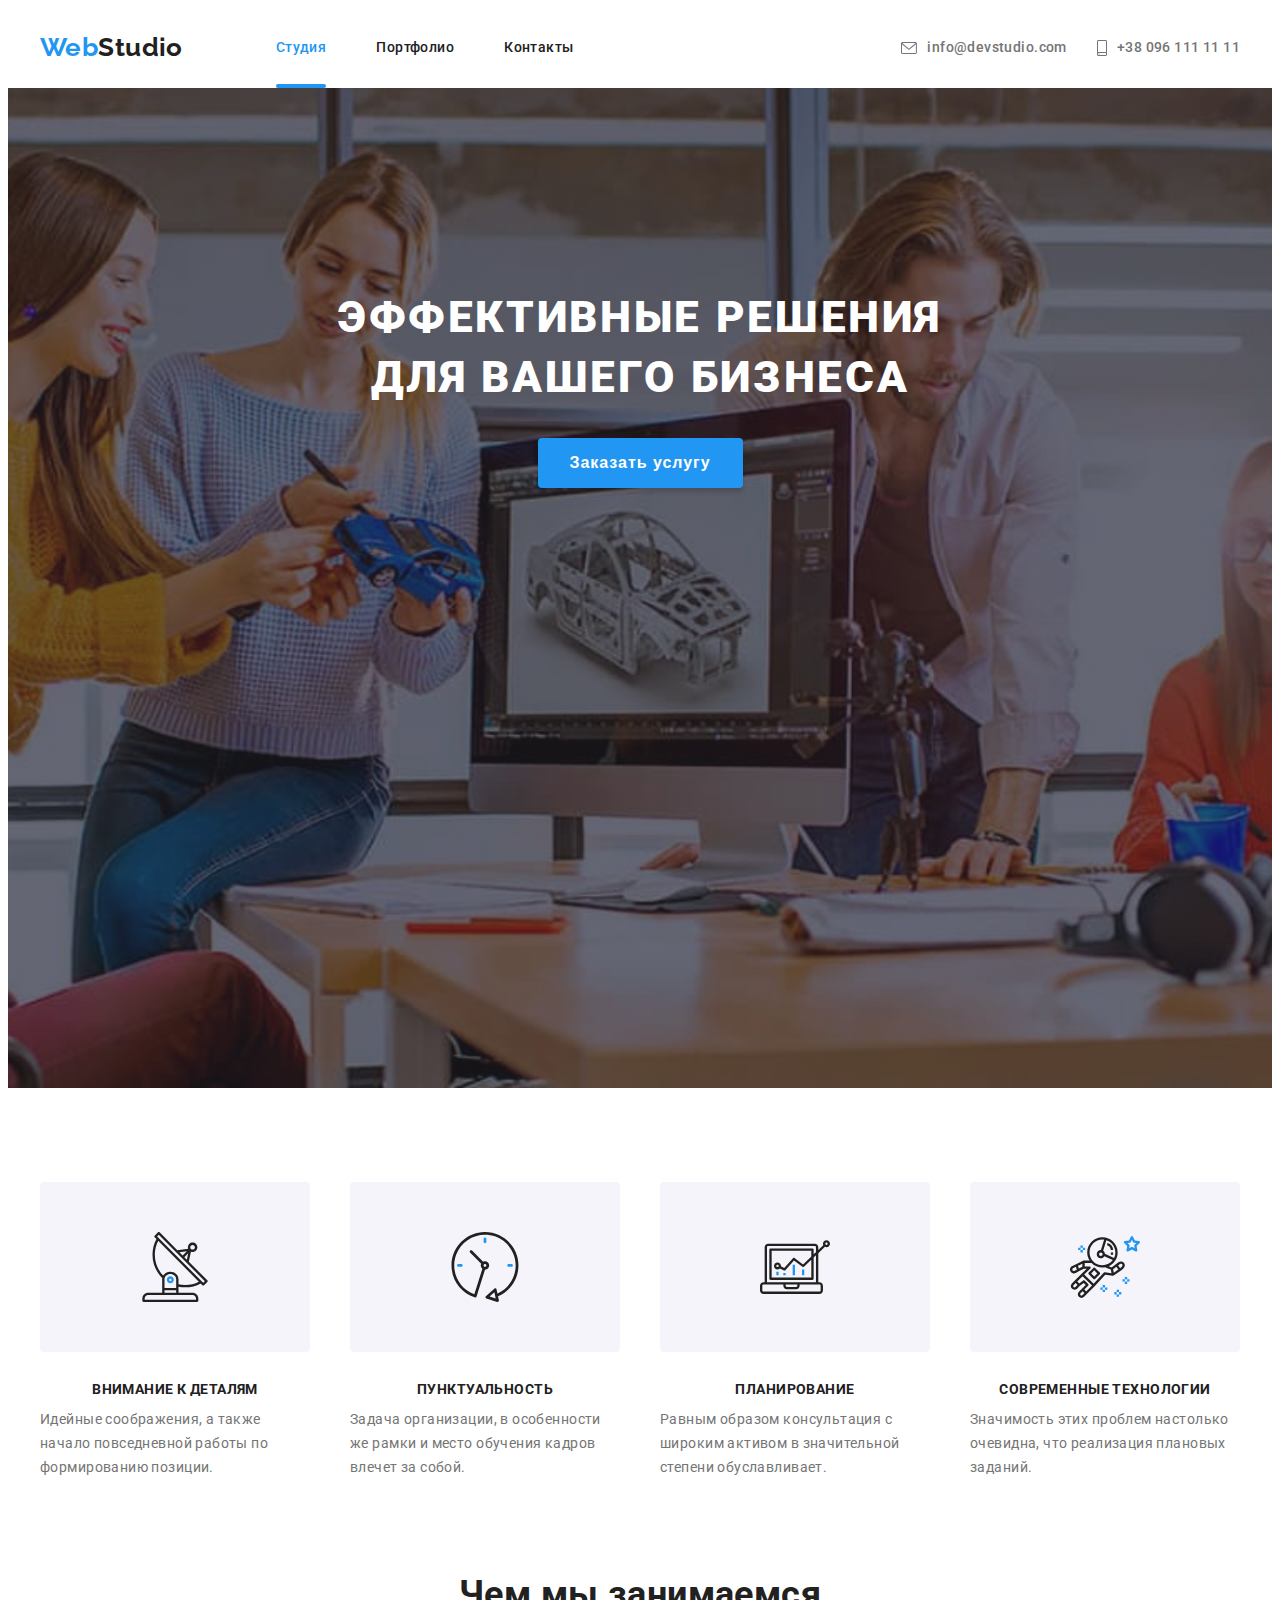
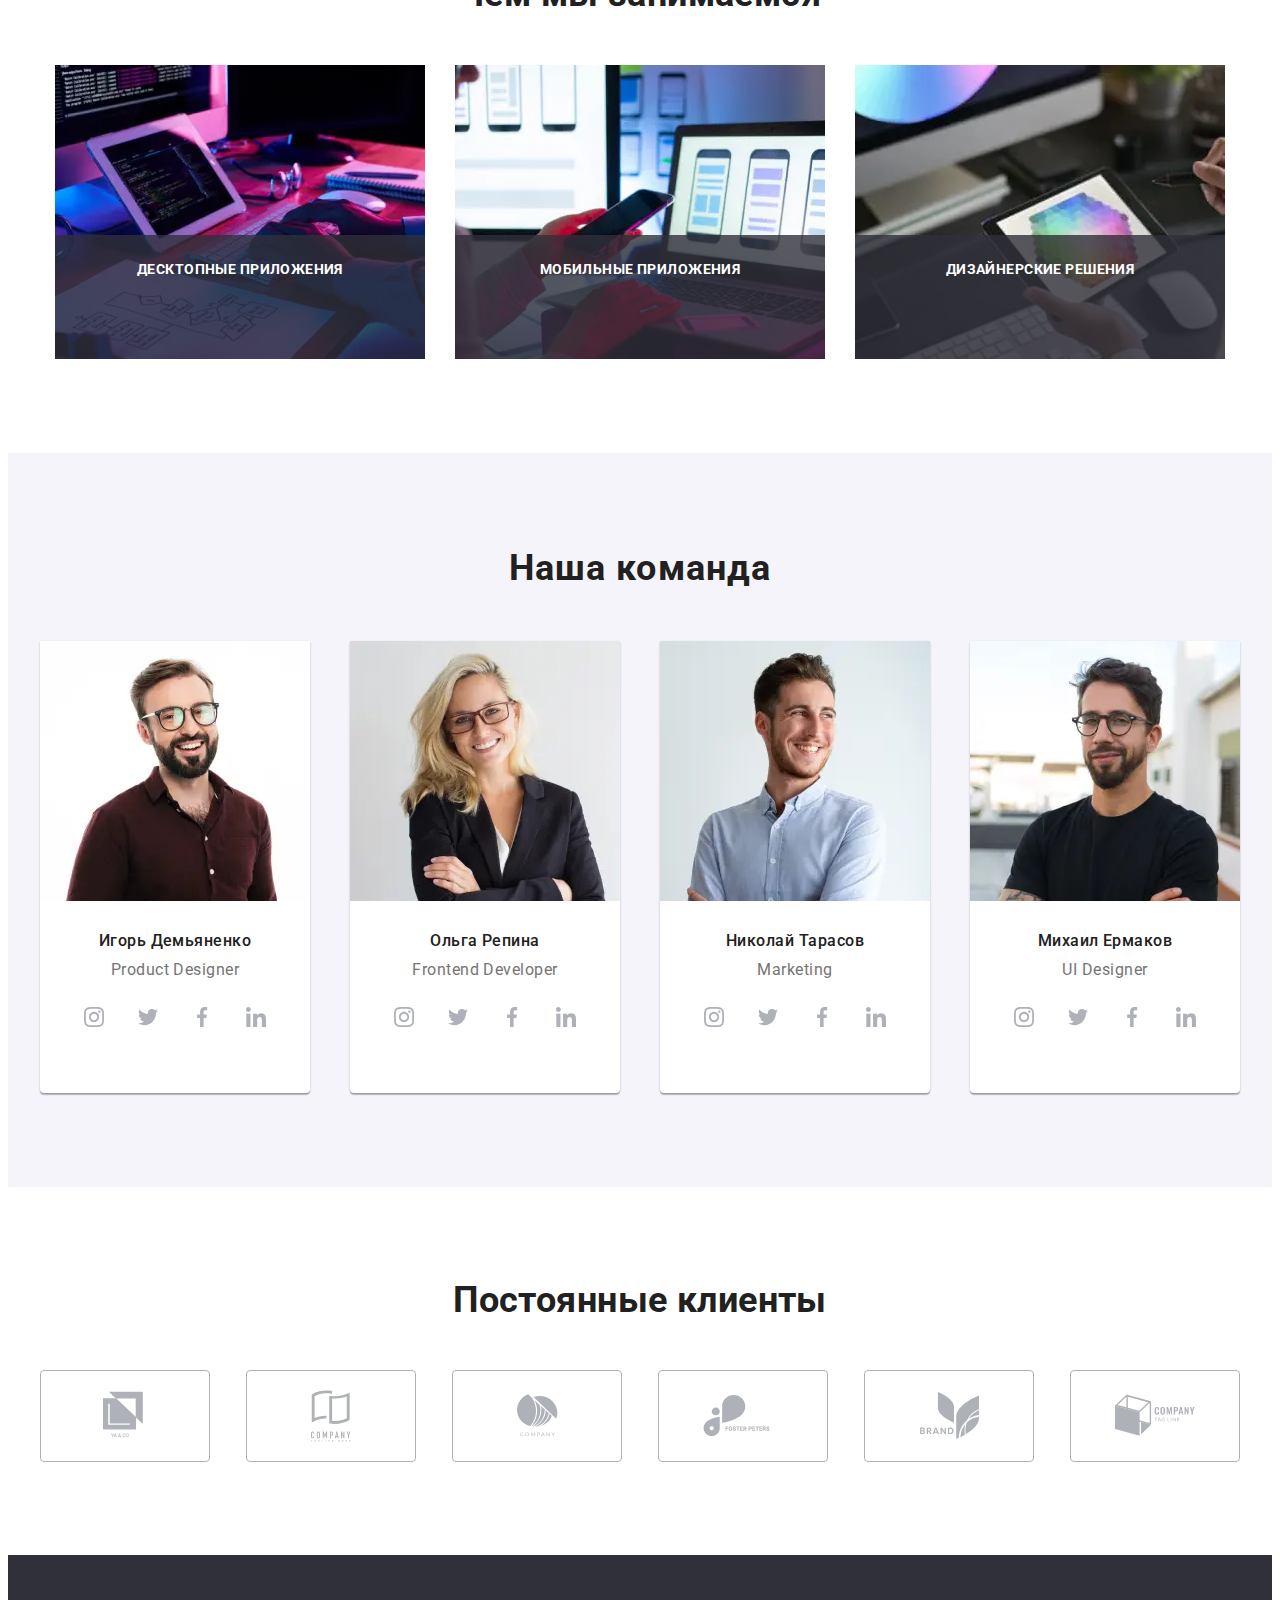
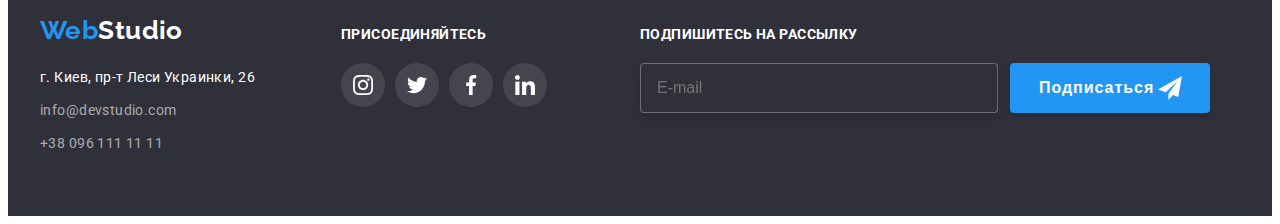
==== commit 721278dd: "2x images to 320px" ====
--- a/index.html
+++ b/index.html
@@ -1,66 +1,870 @@
 <!DOCTYPE html>
 <html lang="ru">
-
-<head>
-  <meta charset="UTF-8" />
-  <meta name="viewport" content="width=device-width, initial-scale=1.0" />
-  <title>WebStudio</title>
-  <link rel="stylesheet" href="https://cdnjs.cloudflare.com/ajax/libs/modern-normalize/1.0.0/modern-normalize.css"
-    integrity="sha512-Zx6MlUMKSVJoQ+83OwhdILe8cSEsCzfqThJd7J/VA2UrK6Ctj85p+xzqfyuNXE5B1k25uUdmJ2OzItbBy9GHAQ=="
-    crossorigin="anonymous" />
-  <link rel="preconnect" href="https://fonts.gstatic.com" />
-  <link href="https://fonts.googleapis.com/css2?family=Raleway:wght@700&family=Roboto:wght@400;500;700;900&display=swap"
-    rel="stylesheet" />
-  <link rel="stylesheet" href="./css/main.min.css" />
-</head>
-
-<body>
-  <!--header-->
-  <header class="page-header">
-    <div class="container">
-      <div class="nav-wrapper">
-        <nav class="site-nav">
-          <a href="./index.html" class="site-nav-logo"><span class="current">Web</span><span
-              class="primarycolor">Studio</span></a>
-          <ul class="list site-nav-pages">
+  <head>
+    <meta charset="UTF-8" />
+    <meta name="viewport" content="width=device-width, initial-scale=1.0" />
+    <title>WebStudio</title>
+    <link
+      rel="stylesheet"
+      href="https://cdnjs.cloudflare.com/ajax/libs/modern-normalize/1.0.0/modern-normalize.css"
+      integrity="sha512-Zx6MlUMKSVJoQ+83OwhdILe8cSEsCzfqThJd7J/VA2UrK6Ctj85p+xzqfyuNXE5B1k25uUdmJ2OzItbBy9GHAQ=="
+      crossorigin="anonymous"
+    />
+    <link rel="preconnect" href="https://fonts.gstatic.com" />
+    <link
+      href="https://fonts.googleapis.com/css2?family=Raleway:wght@700&family=Roboto:wght@400;500;700;900&display=swap"
+      rel="stylesheet"
+    />
+    <link rel="stylesheet" href="./css/main.min.css" />
+  </head>
+
+  <body>
+    <!--header-->
+    <header class="page-header">
+      <div class="container">
+        <div class="nav-wrapper">
+          <nav class="site-nav">
+            <a href="./index.html" class="site-nav-logo"
+              ><span class="current">Web</span
+              ><span class="primarycolor">Studio</span></a
+            >
+            <ul class="list site-nav-pages">
+              <li class="item">
+                <a class="link current" href="#">Студия</a>
+              </li>
+
+              <li class="item">
+                <a class="link primarycolor" href="./portfolio.html"
+                  >Портфолио</a
+                >
+              </li>
+
+              <li class="item">
+                <a class="link primarycolor" href="#">Контакты</a>
+              </li>
+            </ul>
+          </nav>
+          <button type="button" class="burger-btn" data-menu-button>
+            <svg class="burger-icon" width="24" height="16">
+              <use href="./images/main-sprites.svg#icon-burger-icon"></use>
+            </svg>
+          </button>
+          <!--contacts-->
+          <ul class="contacts list">
             <li class="item">
-              <a class="link current" href="#">Студия</a>
+              <a class="link sitecolor mail" href="mailto:info@devstudio.com">
+                <svg class="contacts-logo" width="16" height="12">
+                  <use
+                    href="./images/main-sprites.svg#icon-header-envelope"
+                  ></use>
+                </svg>
+                info@devstudio.com
+              </a>
             </li>
 
             <li class="item">
-              <a class="link primarycolor" href="./portfolio.html">Портфолио</a>
-            </li>
-
+              <a class="link sitecolor phone" href="tel:+380961111111">
+                <svg class="contacts-logo" width="10" height="16">
+                  <use
+                    href="./images/main-sprites.svg#icon-header-smartphone"
+                  ></use>
+                </svg>
+                +38 096 111 11 11
+              </a>
+            </li>
+          </ul>
+        </div>
+      </div>
+    </header>
+
+    <!-- main -->
+    <main>
+      <!-- hero  -->
+      <section class="section hero">
+        <div class="container">
+          <div class="hero-content centered">
+            <h1 class="hero-title">Эффективные решения для вашего бизнеса</h1>
+            <button data-modal-open type="button" class="button hero-button">
+              Заказать услугу
+            </button>
+          </div>
+        </div>
+      </section>
+
+      <!-- advantages -->
+      <section class="section advantages">
+        <div class="container">
+          <h2 class="primary-textcolor title">Преимущества</h2>
+          <ul class="list advantages-list">
+            <li class="item item-details">
+              <div class="advantages-logos">
+                <svg class="advantages-logos-item" width="70" height="70">
+                  <use
+                    href="./images/main-sprites.svg#icon-advantages-antenna"
+                  ></use>
+                </svg>
+              </div>
+              <h3 class="advantages-title primary-textcolor">
+                Внимание к деталям
+              </h3>
+              <p>
+                Идейные соображения, а также начало повседневной работы по
+                формированию позиции.
+              </p>
+            </li>
+            <li class="item item-punktuality">
+              <div class="advantages-logos">
+                <svg class="advantages-logos-item" width="70" height="70">
+                  <use
+                    href="./images/main-sprites.svg#icon-advantages-clock"
+                  ></use>
+                </svg>
+              </div>
+              <h3 class="advantages-title primary-textcolor">Пунктуальность</h3>
+              <p>
+                Задача организации, в особенности же рамки и место обучения
+                кадров влечет за собой.
+              </p>
+            </li>
+            <li class="item item-planning">
+              <div class="advantages-logos">
+                <svg class="advantages-logos-item" width="70" height="70">
+                  <use
+                    href="./images/main-sprites.svg#icon-advantages-diagram"
+                  ></use>
+                </svg>
+              </div>
+              <h3 class="advantages-title primary-textcolor">Планирование</h3>
+              <p>
+                Равным образом консультация с широким активом в значительной
+                степени обуславливает.
+              </p>
+            </li>
+            <li class="item item-moderntech">
+              <div class="advantages-logos">
+                <svg class="advantages-logos-item" width="70" height="70">
+                  <use
+                    href="./images/main-sprites.svg#icon-advantages-astronaut"
+                  ></use>
+                </svg>
+              </div>
+              <h3 class="advantages-title primary-textcolor">
+                Современные технологии
+              </h3>
+              <p>
+                Значимость этих проблем настолько очевидна, что реализация
+                плановых заданий.
+              </p>
+            </li>
+          </ul>
+        </div>
+      </section>
+
+      <!--what we do-->
+      <section class="section what-we-do">
+        <div class="container">
+          <h2 class="primary-textcolor what-we-do-title">Чем мы занимаемся</h2>
+          <ul class="list">
             <li class="item">
-              <a class="link primarycolor" href="#">Контакты</a>
+              <div class="what-we-do-thumb">
+                <picture class="what-we-do pic">
+                  <source
+                    srcset="
+                      ./images/studio/what-we-do/desktop/what-we-do1.webp    1x,
+                      ./images/studio/what-we-do/desktop/what-we-do1@2x.webp 2x
+                    "
+                    media="(min-width: 1200px)"
+                    type="image/webp"
+                  />
+                  <source
+                    srcset="
+                      ./images/studio/what-we-do/desktop/what-we-do1.jpg    1x,
+                      ./images/studio/what-we-do/desktop/what-we-do1@2x.jpg 2x
+                    "
+                    media="(min-width: 1200px)"
+                  />
+
+                  <img
+                    src="./images/studio/what-we-do/desktop/what-we-do1.jpg"
+                    alt="desktop decisions"
+                  />
+                </picture>
+
+                <div class="what-we-do-textwrapper">
+                  <p class="what-we-do-label">Десктопные приложения</p>
+                </div>
+              </div>
+            </li>
+
+            <li class="item">
+              <div class="what-we-do-thumb">
+                <picture class="what-we-do pic">
+                  <source
+                    srcset="
+                      ./images/studio/what-we-do/desktop/what-we-do2.webp    1x,
+                      ./images/studio/what-we-do/desktop/what-we-do2@2x.webp 2x
+                    "
+                    media="(min-width: 1200px)"
+                    type="image/webp"
+                  />
+                  <source
+                    srcset="
+                      ./images/studio/what-we-do/desktop/what-we-do2.jpg    1x,
+                      ./images/studio/what-we-do/desktop/what-we-do2@2x.jpg 2x
+                    "
+                    media="(min-width: 1200px)"
+                  />
+
+                  <img
+                    src="./images/studio/what-we-do/desktop/what-we-do2.jpg"
+                    alt="mobile decisions"
+                  />
+                </picture>
+
+                <div class="what-we-do-textwrapper">
+                  <p class="what-we-do-label">Мобильные приложения</p>
+                </div>
+              </div>
+            </li>
+
+            <li class="item">
+              <div class="what-we-do-thumb">
+                <picture class="what-we-do pic">
+                  <source
+                    srcset="
+                      ./images/studio/what-we-do/desktop/what-we-do3.webp    1x,
+                      ./images/studio/what-we-do/desktop/what-we-do3@2x.webp 2x
+                    "
+                    media="(min-width: 1200px)"
+                    type="image/webp"
+                  />
+                  <source
+                    srcset="
+                      ./images/studio/what-we-do/desktop/what-we-do3.jpg    1x,
+                      ./images/studio/what-we-do/desktop/what-we-do3@2x.jpg 2x
+                    "
+                    media="(min-width: 1200px)"
+                  />
+
+                  <img
+                    src="./images/studio/what-we-do/desktop/what-we-do3.jpg"
+                    alt="tablet decisions"
+                  />
+                </picture>
+
+                <div class="what-we-do-textwrapper">
+                  <p class="what-we-do-label">Дизайнерские решения</p>
+                </div>
+              </div>
             </li>
           </ul>
-        </nav>
-        <button type="button" class="burger-btn" data-menu-button>
-          <svg class="burger-icon" width="24" height="16">
-            <use href="./images/main-sprites.svg#icon-burger-icon"></use>
+        </div>
+      </section>
+
+      <!-- our team-->
+      <section class="section our-team">
+        <div class="container">
+          <h2 class="primary-textcolor our-team-title">Наша команда</h2>
+          <ul class="our-team-list list">
+            <li class="centered item">
+              <picture class="our-team-pic">
+                <source
+                  srcset="
+                    ./images/studio/our-team/desktop/team1.webp    1x,
+                    ./images/studio/our-team/desktop/team1@2x.webp 2x
+                  "
+                  media="(min-width: 1200px)"
+                  type="image/webp"
+                />
+                <source
+                  srcset="
+                    ./images/studio/our-team/desktop/team1.jpg    1x,
+                    ./images/studio/our-team/desktop/team1@2x.jpg 2x
+                  "
+                  media="(min-width: 1200px)"
+                />
+
+                <source
+                  srcset="
+                    ./images/studio/our-team/tablet/team1.webp    1x,
+                    ./images/studio/our-team/tablet/team1@2x.webp 2x
+                  "
+                  media="(min-width: 768px)"
+                  type="image/webp"
+                />
+                <source
+                  srcset="
+                    ./images/studio/our-team/tablet/team1.jpg    1x,
+                    ./images/studio/our-team/tablet/team1@2x.jpg 2x
+                  "
+                  media="(min-width: 768px)"
+                />
+
+                <source
+                  srcset="
+                    ./images/studio/our-team/mobile/team1.webp    1x,
+                    ./images/studio/our-team/mobile/team1@2x.webp 2x
+                  "
+                  media="(min-width: 320px)"
+                  type="image/webp"
+                />
+                <source
+                  srcset="
+                    ./images/studio/our-team/mobile/team1.jpg    1x,
+                    ./images/studio/our-team/mobile/team1@2x.jpg 2x
+                  "
+                  media="(min-width: 320px)"
+                />
+
+                <img
+                  src="./images/studio/our-team/desktop/team1.jpg"
+                  alt="фото Игоря Демьяненко"
+                />
+              </picture>
+
+              <div class="ourteam-text-block">
+                <h3 class="primary-textcolor title">Игорь Демьяненко</h3>
+                <p class="our-team-description" lang="en">Product Designer</p>
+                <ul class="list social-list">
+                  <li class="social-item">
+                    <a href="#" class="social-link">
+                      <svg class="social-icon" width="20" height="20">
+                        <use href="./images/main-sprites.svg#icon-insta"></use>
+                      </svg>
+                    </a>
+                  </li>
+
+                  <li class="social-item">
+                    <a href="#" class="social-link">
+                      <svg class="social-icon" width="20" height="20">
+                        <use
+                          href="./images/main-sprites.svg#icon-twitter"
+                        ></use>
+                      </svg>
+                    </a>
+                  </li>
+                  <li class="social-item">
+                    <a href="#" class="social-link">
+                      <svg class="social-icon" width="20" height="20">
+                        <use
+                          href="./images/main-sprites.svg#icon-facebook"
+                        ></use>
+                      </svg>
+                    </a>
+                  </li>
+                  <li class="social-item">
+                    <a href="#" class="social-link">
+                      <svg class="social-icon" width="20" height="20">
+                        <use
+                          href="./images/main-sprites.svg#icon-linkedin"
+                        ></use>
+                      </svg>
+                    </a>
+                  </li>
+                </ul>
+              </div>
+            </li>
+            <li class="centered item">
+              <picture class="our-team-pic">
+                <source
+                  srcset="
+                    ./images/studio/our-team/desktop/team2.webp    1x,
+                    ./images/studio/our-team/desktop/team2@2x.webp 2x
+                  "
+                  media="(min-width: 1200px)"
+                  type="image/webp"
+                />
+                <source
+                  srcset="
+                    ./images/studio/our-team/desktop/team2.jpg    1x,
+                    ./images/studio/our-team/desktop/team2@2x.jpg 2x
+                  "
+                  media="(min-width: 1200px)"
+                />
+
+                <source
+                  srcset="
+                    ./images/studio/our-team/tablet/team2.webp    1x,
+                    ./images/studio/our-team/tablet/team2@2x.webp 2x
+                  "
+                  media="(min-width: 768px)"
+                  type="image/webp"
+                />
+                <source
+                  srcset="
+                    ./images/studio/our-team/tablet/team2.jpg    1x,
+                    ./images/studio/our-team/tablet/team2@2x.jpg 2x
+                  "
+                  media="(min-width: 768px)"
+                />
+
+                <source
+                  srcset="
+                    ./images/studio/our-team/mobile/team2.webp    1x,
+                    ./images/studio/our-team/mobile/team2@2x.webp 2x
+                  "
+                  media="(min-width: 320px)"
+                  type="image/webp"
+                />
+                <source
+                  srcset="
+                    ./images/studio/our-team/mobile/team2.jpg    1x,
+                    ./images/studio/our-team/mobile/team2@2x.jpg 2x
+                  "
+                  media="(min-width: 320px)"
+                />
+
+                <img
+                  src="./images/studio/our-team/desktop/team2.jpg"
+                  alt="фото Ольги Репиной"
+                />
+              </picture>
+
+              <div class="ourteam-text-block">
+                <h3 class="primary-textcolor title">Ольга Репина</h3>
+                <p class="our-team-description" lang="en">Frontend Developer</p>
+                <ul class="list social-list">
+                  <li class="social-item">
+                    <a href="#" class="social-link">
+                      <svg class="social-icon" width="20" height="20">
+                        <use href="./images/main-sprites.svg#icon-insta"></use>
+                      </svg>
+                    </a>
+                  </li>
+
+                  <li class="social-item">
+                    <a href="#" class="social-link">
+                      <svg class="social-icon" width="20" height="20">
+                        <use
+                          href="./images/main-sprites.svg#icon-twitter"
+                        ></use>
+                      </svg>
+                    </a>
+                  </li>
+                  <li class="social-item">
+                    <a href="#" class="social-link">
+                      <svg class="social-icon" width="20" height="20">
+                        <use
+                          href="./images/main-sprites.svg#icon-facebook"
+                        ></use>
+                      </svg>
+                    </a>
+                  </li>
+                  <li class="social-item">
+                    <a href="#" class="social-link">
+                      <svg class="social-icon" width="20" height="20">
+                        <use
+                          href="./images/main-sprites.svg#icon-linkedin"
+                        ></use>
+                      </svg>
+                    </a>
+                  </li>
+                </ul>
+              </div>
+            </li>
+            <li class="centered item">
+              <picture class="our-team-pic">
+                <source
+                  srcset="
+                    ./images/studio/our-team/desktop/team3.webp    1x,
+                    ./images/studio/our-team/desktop/team3@2x.webp 2x
+                  "
+                  media="(min-width: 1200px)"
+                  type="image/webp"
+                />
+                <source
+                  srcset="
+                    ./images/studio/our-team/desktop/team3.jpg    1x,
+                    ./images/studio/our-team/desktop/team3@2x.jpg 2x
+                  "
+                  media="(min-width: 1200px)"
+                />
+
+                <source
+                  srcset="
+                    ./images/studio/our-team/tablet/team3.webp    1x,
+                    ./images/studio/our-team/tablet/team3@2x.webp 2x
+                  "
+                  media="(min-width: 768px)"
+                  type="image/webp"
+                />
+                <source
+                  srcset="
+                    ./images/studio/our-team/tablet/team3.jpg    1x,
+                    ./images/studio/our-team/tablet/team3@2x.jpg 2x
+                  "
+                  media="(min-width: 768px)"
+                />
+
+                <source
+                  srcset="
+                    ./images/studio/our-team/mobile/team3.webp    1x,
+                    ./images/studio/our-team/mobile/team3@2x.webp 2x
+                  "
+                  media="(min-width: 320px)"
+                  type="image/webp"
+                />
+                <source
+                  srcset="
+                    ./images/studio/our-team/mobile/team3.jpg    1x,
+                    ./images/studio/our-team/mobile/team3@2x.jpg 2x
+                  "
+                  media="(min-width: 320px)"
+                />
+
+                <img
+                  src="./images/studio/our-team/desktop/team3.jpg"
+                  alt="фото Николая Тарасова"
+                />
+              </picture>
+              <div class="ourteam-text-block">
+                <h3 class="primary-textcolor title">Николай Тарасов</h3>
+                <p class="our-team-description" lang="en">Marketing</p>
+                <ul class="list social-list">
+                  <li class="social-item">
+                    <a href="#" class="social-link">
+                      <svg class="social-icon" width="20" height="20">
+                        <use href="./images/main-sprites.svg#icon-insta"></use>
+                      </svg>
+                    </a>
+                  </li>
+
+                  <li class="social-item">
+                    <a href="#" class="social-link">
+                      <svg class="social-icon" width="20" height="20">
+                        <use
+                          href="./images/main-sprites.svg#icon-twitter"
+                        ></use>
+                      </svg>
+                    </a>
+                  </li>
+                  <li class="social-item">
+                    <a href="#" class="social-link">
+                      <svg class="social-icon" width="20" height="20">
+                        <use
+                          href="./images/main-sprites.svg#icon-facebook"
+                        ></use>
+                      </svg>
+                    </a>
+                  </li>
+                  <li class="social-item">
+                    <a href="#" class="social-link">
+                      <svg class="social-icon" width="20" height="20">
+                        <use
+                          href="./images/main-sprites.svg#icon-linkedin"
+                        ></use>
+                      </svg>
+                    </a>
+                  </li>
+                </ul>
+              </div>
+            </li>
+            <li class="centered item">
+              <picture class="our-team-pic">
+                <source
+                  srcset="
+                    ./images/studio/our-team/desktop/team4.webp    1x,
+                    ./images/studio/our-team/desktop/team4@2x.webp 2x
+                  "
+                  media="(min-width: 1200px)"
+                  type="image/webp"
+                />
+                <source
+                  srcset="
+                    ./images/studio/our-team/desktop/team4.jpg    1x,
+                    ./images/studio/our-team/desktop/team4@2x.jpg 2x
+                  "
+                  media="(min-width: 1200px)"
+                />
+
+                <source
+                  srcset="
+                    ./images/studio/our-team/tablet/team4.webp    1x,
+                    ./images/studio/our-team/tablet/team4@2x.webp 2x
+                  "
+                  media="(min-width: 768px)"
+                  type="image/webp"
+                />
+                <source
+                  srcset="
+                    ./images/studio/our-team/tablet/team4.jpg    1x,
+                    ./images/studio/our-team/tablet/team4@2x.jpg 2x
+                  "
+                  media="(min-width: 768px)"
+                />
+
+                <source
+                  srcset="
+                    ./images/studio/our-team/mobile/team4.webp    1x,
+                    ./images/studio/our-team/mobile/team4@2x.webp 2x
+                  "
+                  media="(min-width: 320px)"
+                  type="image/webp"
+                />
+                <source
+                  srcset="
+                    ./images/studio/our-team/mobile/team4.jpg    1x,
+                    ./images/studio/our-team/mobile/team4@2x.jpg 2x
+                  "
+                  media="(min-width: 320px)"
+                />
+
+                <img
+                  src="./images/studio/our-team/desktop/team4.jpg"
+                  alt="фото Михаила Ермакова"
+                />
+              </picture>
+              <div class="ourteam-text-block">
+                <h3 class="primary-textcolor title">Михаил Ермаков</h3>
+                <p class="our-team-description" lang="en">UI Designer</p>
+                <ul class="list social-list">
+                  <li class="social-item">
+                    <a href="#" class="social-link">
+                      <svg class="social-icon" width="20" height="20">
+                        <use href="./images/main-sprites.svg#icon-insta"></use>
+                      </svg>
+                    </a>
+                  </li>
+
+                  <li class="social-item">
+                    <a href="#" class="social-link">
+                      <svg class="social-icon" width="20" height="20">
+                        <use
+                          href="./images/main-sprites.svg#icon-twitter"
+                        ></use>
+                      </svg>
+                    </a>
+                  </li>
+                  <li class="social-item">
+                    <a href="#" class="social-link">
+                      <svg class="social-icon" width="20" height="20">
+                        <use
+                          href="./images/main-sprites.svg#icon-facebook"
+                        ></use>
+                      </svg>
+                    </a>
+                  </li>
+                  <li class="social-item">
+                    <a href="#" class="social-link">
+                      <svg class="social-icon" width="20" height="20">
+                        <use
+                          href="./images/main-sprites.svg#icon-linkedin"
+                        ></use>
+                      </svg>
+                    </a>
+                  </li>
+                </ul>
+              </div>
+            </li>
+          </ul>
+        </div>
+      </section>
+
+      <section class="section clients">
+        <div class="container">
+          <h2 class="primary-textcolor clients-title">Постоянные клиенты</h2>
+          <ul class="list client-list">
+            <li class="client-list-item">
+              <a href="#" class="client-link">
+                <svg class="clients-icon" width="44" height="50">
+                  <use
+                    href="./images/main-sprites.svg#icon-clients-logo1"
+                  ></use>
+                </svg>
+              </a>
+            </li>
+            <li class="client-list-item">
+              <a href="#" class="client-link">
+                <svg class="clients-icon" width="40" height="52">
+                  <use
+                    href="./images/main-sprites.svg#icon-clients-logo2"
+                  ></use>
+                </svg>
+              </a>
+            </li>
+            <li class="client-list-item">
+              <a href="#" class="client-link">
+                <svg class="clients-icon" width="41" height="43">
+                  <use
+                    href="./images/main-sprites.svg#icon-clients-logo3"
+                  ></use>
+                </svg>
+              </a>
+            </li>
+            <li class="client-list-item">
+              <a href="#" class="client-link">
+                <svg class="clients-icon" width="80" height="42">
+                  <use
+                    href="./images/main-sprites.svg#icon-clients-logo4"
+                  ></use>
+                </svg>
+              </a>
+            </li>
+            <li class="client-list-item">
+              <a href="#" class="client-link">
+                <svg class="clients-icon" width="59" height="47">
+                  <use
+                    href="./images/main-sprites.svg#icon-clients-logo5"
+                  ></use>
+                </svg>
+              </a>
+            </li>
+            <li class="client-list-item">
+              <a href="#" class="client-link">
+                <svg class="clients-icon" width="80" height="45">
+                  <use
+                    href="./images/main-sprites.svg#icon-clients-logo6"
+                  ></use>
+                </svg>
+              </a>
+            </li>
+          </ul>
+        </div>
+      </section>
+    </main>
+
+    <!--footer-->
+    <footer class="footer">
+      <div class="container footer-container">
+        <div class="footer-address">
+          <a href="./index.html" class="site-nav-logo"
+            ><span class="current">Web</span>Studio</a
+          >
+          <address class="footer-adress fontstyle-norm">
+            <p class="footer-mainaddress">г. Киев, пр-т Леси Украинки, 26</p>
+            <ul class="footer-address-list list">
+              <li>
+                <a href="mailto:info@devstudio.com">info@devstudio.com</a>
+              </li>
+              <li><a href="tel:+380961111111">+38 096 111 11 11</a></li>
+            </ul>
+          </address>
+        </div>
+
+        <div class="footer-social">
+          <p class="action-text">присоединяйтесь</p>
+          <ul class="list social-list">
+            <li class="social-item">
+              <a href="#" class="social-link">
+                <svg class="social-icon" width="20" height="20">
+                  <use href="./images/main-sprites.svg#icon-insta"></use>
+                </svg>
+              </a>
+            </li>
+
+            <li class="social-item">
+              <a href="#" class="social-link">
+                <svg class="social-icon" width="20" height="20">
+                  <use href="./images/main-sprites.svg#icon-twitter"></use>
+                </svg>
+              </a>
+            </li>
+            <li class="social-item">
+              <a href="#" class="social-link">
+                <svg class="social-icon" width="20" height="20">
+                  <use href="./images/main-sprites.svg#icon-facebook"></use>
+                </svg>
+              </a>
+            </li>
+            <li class="social-item">
+              <a href="#" class="social-link">
+                <svg class="social-icon" width="20" height="20">
+                  <use href="./images/main-sprites.svg#icon-linkedin"></use>
+                </svg>
+              </a>
+            </li>
+          </ul>
+        </div>
+
+        <div class="subscribe-form">
+          <p class="footer-form-label">Подпишитесь на рассылку</p>
+          <form class="footer-form">
+            <input
+              type="email"
+              class="subscribe-email"
+              value=""
+              placeholder="E-mail"
+            />
+            <button type="submit" class="button subscribe-button">
+              Подписаться
+              <svg class="icon icon-icon-send" width="24" height="24">
+                <use href="./images/main-sprites.svg#icon-icon-send"></use>
+              </svg>
+            </button>
+          </form>
+        </div>
+      </div>
+    </footer>
+
+    <div class="backdrop is-hidden" data-modal>
+      <div class="modal">
+        <button data-modal-close class="modal-button">
+          <svg class="icon-close" width="11" height="11">
+            <use xlink:href="./images/main-sprites.svg#icon-close"></use>
           </svg>
         </button>
-        <!--contacts-->
-        <ul class="contacts list">
-          <li class="item">
-            <a class="link sitecolor mail" href="mailto:info@devstudio.com">
-              <svg class="contacts-logo" width="16" height="12">
-                <use href="./images/main-sprites.svg#icon-header-envelope"></use>
-              </svg>
-              info@devstudio.com
-            </a>
-          </li>
-
-          <li class="item">
-            <a class="link sitecolor phone" href="tel:+380961111111">
-              <svg class="contacts-logo" width="10" height="16">
-                <use href="./images/main-sprites.svg#icon-header-smartphone"></use>
-              </svg>
-              +38 096 111 11 11
-            </a>
-          </li>
-        </ul>
+
+        <p class="modal-title">Оставьте свои данные, мы вам перезвоним</p>
+
+        <form class="inputs">
+          <div class="form-field">
+            <label class="form-label" for="name">Имя</label>
+            <input
+              class="form-input"
+              type="text"
+              name="name"
+              id="name"
+              placeholder=""
+              autofocus
+            />
+            <svg class="icon-name input-icon" width="18" height="18">
+              <use xlink:href="./images/main-sprites.svg#icon-pers"></use>
+            </svg>
+          </div>
+
+          <div class="form-field">
+            <label class="form-label" for="tel">Телефон</label>
+            <input class="form-input" type="tel" name="tel" id="tel" />
+            <svg class="icon-tel input-icon" width="18" height="18">
+              <use xlink:href="./images/main-sprites.svg#icon-phone"></use>
+            </svg>
+          </div>
+
+          <div class="form-field">
+            <label class="form-label" for="email">Почта</label>
+            <input class="form-input" type="email" name="email" id="email" />
+            <svg class="icon-email input-icon" width="18" height="18">
+              <use xlink:href="./images/main-sprites.svg#icon-email"></use>
+            </svg>
+          </div>
+
+          <div class="form-field form-field-textarea">
+            <label class="form-label" for="comment">Комментарий</label>
+            <textarea
+              name="comment"
+              id="comment"
+              cols="30"
+              rows="6"
+              class="form-text"
+              placeholder="Введите текст"
+            ></textarea>
+          </div>
+
+          <div class="wrapp-form">
+            <input
+              class="checkbox"
+              type="checkbox"
+              name="checkbox"
+              value="checkbox"
+              id="checkbox"
+            />
+            <label class="label agreement" for="checkbox">
+              Соглашаюсь с рассылкой и принимаю
+              <a class="modal-license" href="#">Условия договора</a></label
+            >
+            <button class="button send-button">Отправить</button>
+          </div>
+        </form>
       </div>
     </div>
 
@@ -72,10 +876,10 @@
       </button>
       <ul class="mobile-menu-nav">
         <li class="mobile-menu-item list">
-          <a href="" class="menu-nav-link link current">Студия</a>
+          <a href="./index.html" class="menu-nav-link link current">Студия</a>
         </li>
         <li class="mobile-menu-item list">
-          <a href="" class="menu-nav-link link">Портфолио</a>
+          <a href="./portfolio.html" class="menu-nav-link link">Портфолио</a>
         </li>
         <li class="mobile-menu-item list">
           <a href="" class="menu-nav-link link">Контакты</a>
@@ -84,10 +888,14 @@
 
       <ul class="contacts-moblie">
         <li class="contacts-mobile-item list">
-          <a class="link contacts-mobile-link current" href="tel:+380961111111">+38 096 111 11 11</a>
+          <a class="link contacts-mobile-link current" href="tel:+380961111111"
+            >+38 096 111 11 11</a
+          >
         </li>
         <li class="contacts-mobile-item list">
-          <a class="link contacts-mobile-link" href="mailto:info@devstudio.com">info@devstudio.com</a>
+          <a class="link contacts-mobile-link" href="mailto:info@devstudio.com"
+            >info@devstudio.com</a
+          >
         </li>
       </ul>
 
@@ -106,607 +914,8 @@
         </li>
       </ul>
     </div>
-  </header>
-
-  <!-- main -->
-  <main>
-    <!-- hero  -->
-    <section class="section hero">
-      <div class="container">
-        <div class="hero-content centered">
-          <h1 class="hero-title">Эффективные решения для вашего бизнеса</h1>
-          <button data-modal-open type="button" class="button hero-button">
-            Заказать услугу
-          </button>
-        </div>
-      </div>
-    </section>
-
-    <!-- advantages -->
-    <section class="section advantages">
-      <div class="container">
-        <h2 class="primary-textcolor title">Преимущества</h2>
-        <ul class="list advantages-list">
-          <li class="item item-details">
-            <div class="advantages-logos">
-              <svg class="advantages-logos-item" width="70" height="70">
-                <use href="./images/main-sprites.svg#icon-advantages-antenna"></use>
-              </svg>
-            </div>
-            <h3 class="advantages-title primary-textcolor">
-              Внимание к деталям
-            </h3>
-            <p>
-              Идейные соображения, а также начало повседневной работы по
-              формированию позиции.
-            </p>
-          </li>
-          <li class="item item-punktuality">
-            <div class="advantages-logos">
-              <svg class="advantages-logos-item" width="70" height="70">
-                <use href="./images/main-sprites.svg#icon-advantages-clock"></use>
-              </svg>
-            </div>
-            <h3 class="advantages-title primary-textcolor">Пунктуальность</h3>
-            <p>
-              Задача организации, в особенности же рамки и место обучения
-              кадров влечет за собой.
-            </p>
-          </li>
-          <li class="item item-planning">
-            <div class="advantages-logos">
-              <svg class="advantages-logos-item" width="70" height="70">
-                <use href="./images/main-sprites.svg#icon-advantages-diagram"></use>
-              </svg>
-            </div>
-            <h3 class="advantages-title primary-textcolor">Планирование</h3>
-            <p>
-              Равным образом консультация с широким активом в значительной
-              степени обуславливает.
-            </p>
-          </li>
-          <li class="item item-moderntech">
-            <div class="advantages-logos">
-              <svg class="advantages-logos-item" width="70" height="70">
-                <use href="./images/main-sprites.svg#icon-advantages-astronaut"></use>
-              </svg>
-            </div>
-            <h3 class="advantages-title primary-textcolor">
-              Современные технологии
-            </h3>
-            <p>
-              Значимость этих проблем настолько очевидна, что реализация
-              плановых заданий.
-            </p>
-          </li>
-        </ul>
-      </div>
-    </section>
-
-    <!--what we do-->
-    <section class="section what-we-do">
-      <div class="container">
-        <h2 class="primary-textcolor what-we-do-title">Чем мы занимаемся</h2>
-        <ul class="list">
-          <li class="item">
-            <div class="what-we-do-thumb">
-
-              <picture class="what-we-do pic">
-                <source srcset="
-                    ./images/studio/what-we-do/desktop/what-we-do1.webp 1x,
-                    ./images/studio/what-we-do/desktop/what-we-do1@2x.webp     2x
-                  " media="(min-width: 1200px)" type="image/webp" />
-                <source srcset="
-                    ./images/studio/what-we-do/desktop/what-we-do1.jpg 1x,
-                    ./images/studio/what-we-do/desktop/what-we-do1@2x.jpg     2x
-                  " media="(min-width: 1200px)" />
-
-                <img src="./images/studio/what-we-do/desktop/what-we-do1.jpg" alt="desktop decisions" />
-              </picture>
-
-
-              <div class="what-we-do-textwrapper">
-                <p class="what-we-do-label">Десктопные приложения</p>
-              </div>
-            </div>
-          </li>
-
-          <li class="item">
-            <div class="what-we-do-thumb">
-
-              <picture class="what-we-do pic">
-                <source srcset="
-                    ./images/studio/what-we-do/desktop/what-we-do2.webp 1x,
-                    ./images/studio/what-we-do/desktop/what-we-do2@2x.webp     2x
-                  " media="(min-width: 1200px)" type="image/webp" />
-                <source srcset="
-                    ./images/studio/what-we-do/desktop/what-we-do2.jpg 1x,
-                    ./images/studio/what-we-do/desktop/what-we-do2@2x.jpg     2x
-                  " media="(min-width: 1200px)" />
-
-                <img src="./images/studio/what-we-do/desktop/what-we-do2.jpg" alt="mobile decisions" />
-              </picture>
-
-              <div class="what-we-do-textwrapper">
-                <p class="what-we-do-label">Мобильные приложения</p>
-              </div>
-            </div>
-          </li>
-
-          <li class="item">
-            <div class="what-we-do-thumb">
-
-              <picture class="what-we-do pic">
-                <source srcset="
-                    ./images/studio/what-we-do/desktop/what-we-do3.webp 1x,
-                    ./images/studio/what-we-do/desktop/what-we-do3@2x.webp     2x
-                  " media="(min-width: 1200px)" type="image/webp" />
-                <source srcset="
-                    ./images/studio/what-we-do/desktop/what-we-do3.jpg 1x,
-                    ./images/studio/what-we-do/desktop/what-we-do3@2x.jpg     2x
-                  " media="(min-width: 1200px)" />
-
-                <img src="./images/studio/what-we-do/desktop/what-we-do3.jpg" alt="tablet decisions" />
-              </picture>
-
-              <div class="what-we-do-textwrapper">
-                <p class="what-we-do-label">Дизайнерские решения</p>
-              </div>
-            </div>
-          </li>
-        </ul>
-      </div>
-    </section>
-
-    <!-- our team-->
-    <section class="section our-team">
-      <div class="container">
-        <h2 class="primary-textcolor our-team-title">Наша команда</h2>
-        <ul class="our-team-list list">
-          <li class="centered item">
-            <picture class="our-team-pic">
-              <source srcset="
-                    ./images/studio/our-team/desktop/team1.webp 1x,
-                    ./images/studio/our-team/desktop/team1@2x.webp     2x
-                  " media="(min-width: 1200px)" type="image/webp" />
-              <source srcset="
-                    ./images/studio/our-team/desktop/team1.jpg 1x,
-                    ./images/studio/our-team/desktop/team1@2x.jpg     2x
-                  " media="(min-width: 1200px)" />
-
-              <source srcset="
-                    ./images/studio/our-team/tablet/team1.webp 1x,
-                    ./images/studio/our-team/tablet/team1@2x.webp     2x
-                  " media="(min-width: 768px)" type="image/webp" />
-              <source srcset="
-                    ./images/studio/our-team/tablet/team1.jpg 1x,
-                    ./images/studio/our-team/tablet/team1@2x.jpg     2x
-                  " media="(min-width: 768px)" />
-
-              <source srcset="
-                    ./images/studio/our-team/mobile/team1.webp 1x,
-                    ./images/studio/our-team/mobile/team1@2x.webp     2x
-                  " media="(min-width: 480px)" type="image/webp" />
-              <source srcset="
-                    ./images/studio/our-team/mobile/team1.jpg 1x,
-                    ./images/studio/our-team/mobile/team1@2x.jpg     2x
-                  " media="(min-width: 480px)" />
-
-              <img src="./images/studio/our-team/desktop/team1.jpg" alt="фото Игоря Демьяненко" />
-            </picture>
-
-            <div class="ourteam-text-block">
-              <h3 class="primary-textcolor title">Игорь Демьяненко</h3>
-              <p class="our-team-description" lang="en">Product Designer</p>
-              <ul class="list social-list">
-                <li class="social-item">
-                  <a href="#" class="social-link">
-                    <svg class="social-icon" width="20" height="20">
-                      <use href="./images/main-sprites.svg#icon-insta"></use>
-                    </svg>
-                  </a>
-                </li>
-
-                <li class="social-item">
-                  <a href="#" class="social-link">
-                    <svg class="social-icon" width="20" height="20">
-                      <use href="./images/main-sprites.svg#icon-twitter"></use>
-                    </svg>
-                  </a>
-                </li>
-                <li class="social-item">
-                  <a href="#" class="social-link">
-                    <svg class="social-icon" width="20" height="20">
-                      <use href="./images/main-sprites.svg#icon-facebook"></use>
-                    </svg>
-                  </a>
-                </li>
-                <li class="social-item">
-                  <a href="#" class="social-link">
-                    <svg class="social-icon" width="20" height="20">
-                      <use href="./images/main-sprites.svg#icon-linkedin"></use>
-                    </svg>
-                  </a>
-                </li>
-              </ul>
-            </div>
-          </li>
-          <li class="centered item">
-            <picture class="our-team-pic">
-              <source srcset="
-                    ./images/studio/our-team/desktop/team2.webp 1x,
-                    ./images/studio/our-team/desktop/team2@2x.webp     2x
-                  " media="(min-width: 1200px)" type="image/webp" />
-              <source srcset="
-                    ./images/studio/our-team/desktop/team2.jpg 1x,
-                    ./images/studio/our-team/desktop/team2@2x.jpg     2x
-                  " media="(min-width: 1200px)" />
-
-              <source srcset="
-                    ./images/studio/our-team/tablet/team2.webp 1x,
-                    ./images/studio/our-team/tablet/team2@2x.webp     2x
-                  " media="(min-width: 768px)" type="image/webp" />
-              <source srcset="
-                    ./images/studio/our-team/tablet/team2.jpg 1x,
-                    ./images/studio/our-team/tablet/team2@2x.jpg     2x
-                  " media="(min-width: 768px)" />
-
-              <source srcset="
-                    ./images/studio/our-team/mobile/team2.webp 1x,
-                    ./images/studio/our-team/mobile/team2@2x.webp     2x
-                  " media="(min-width: 480px)" type="image/webp" />
-              <source srcset="
-                    ./images/studio/our-team/mobile/team2.jpg 1x,
-                    ./images/studio/our-team/mobile/team2@2x.jpg     2x
-                  " media="(min-width: 480px)" />
-
-              <img src="./images/studio/our-team/desktop/team2.jpg" alt="фото Ольги Репиной" />
-            </picture>
-
-            <div class="ourteam-text-block">
-              <h3 class="primary-textcolor title">Ольга Репина</h3>
-              <p class="our-team-description" lang="en">Frontend Developer</p>
-              <ul class="list social-list">
-                <li class="social-item">
-                  <a href="#" class="social-link">
-                    <svg class="social-icon" width="20" height="20">
-                      <use href="./images/main-sprites.svg#icon-insta"></use>
-                    </svg>
-                  </a>
-                </li>
-
-                <li class="social-item">
-                  <a href="#" class="social-link">
-                    <svg class="social-icon" width="20" height="20">
-                      <use href="./images/main-sprites.svg#icon-twitter"></use>
-                    </svg>
-                  </a>
-                </li>
-                <li class="social-item">
-                  <a href="#" class="social-link">
-                    <svg class="social-icon" width="20" height="20">
-                      <use href="./images/main-sprites.svg#icon-facebook"></use>
-                    </svg>
-                  </a>
-                </li>
-                <li class="social-item">
-                  <a href="#" class="social-link">
-                    <svg class="social-icon" width="20" height="20">
-                      <use href="./images/main-sprites.svg#icon-linkedin"></use>
-                    </svg>
-                  </a>
-                </li>
-              </ul>
-            </div>
-          </li>
-          <li class="centered item">
-            <picture class="our-team-pic">
-              <source srcset="
-                    ./images/studio/our-team/desktop/team3.webp 1x,
-                    ./images/studio/our-team/desktop/team3@2x.webp     2x
-                  " media="(min-width: 1200px)" type="image/webp" />
-              <source srcset="
-                    ./images/studio/our-team/desktop/team3.jpg 1x,
-                    ./images/studio/our-team/desktop/team3@2x.jpg     2x
-                  " media="(min-width: 1200px)" />
-
-              <source srcset="
-                    ./images/studio/our-team/tablet/team3.webp 1x,
-                    ./images/studio/our-team/tablet/team3@2x.webp     2x
-                  " media="(min-width: 768px)" type="image/webp" />
-              <source srcset="
-                    ./images/studio/our-team/tablet/team3.jpg 1x,
-                    ./images/studio/our-team/tablet/team3@2x.jpg     2x
-                  " media="(min-width: 768px)" />
-
-              <source srcset="
-                    ./images/studio/our-team/mobile/team3.webp 1x,
-                    ./images/studio/our-team/mobile/team3@2x.webp     2x
-                  " media="(min-width: 480px)" type="image/webp" />
-              <source srcset="
-                    ./images/studio/our-team/mobile/team3.jpg 1x,
-                    ./images/studio/our-team/mobile/team3@2x.jpg     2x
-                  " media="(min-width: 480px)" />
-
-              <img src="./images/studio/our-team/desktop/team3.jpg" alt="фото Николая Тарасова" />
-            </picture>
-            <div class="ourteam-text-block">
-              <h3 class="primary-textcolor title">Николай Тарасов</h3>
-              <p class="our-team-description" lang="en">Marketing</p>
-              <ul class="list social-list">
-                <li class="social-item">
-                  <a href="#" class="social-link">
-                    <svg class="social-icon" width="20" height="20">
-                      <use href="./images/main-sprites.svg#icon-insta"></use>
-                    </svg>
-                  </a>
-                </li>
-
-                <li class="social-item">
-                  <a href="#" class="social-link">
-                    <svg class="social-icon" width="20" height="20">
-                      <use href="./images/main-sprites.svg#icon-twitter"></use>
-                    </svg>
-                  </a>
-                </li>
-                <li class="social-item">
-                  <a href="#" class="social-link">
-                    <svg class="social-icon" width="20" height="20">
-                      <use href="./images/main-sprites.svg#icon-facebook"></use>
-                    </svg>
-                  </a>
-                </li>
-                <li class="social-item">
-                  <a href="#" class="social-link">
-                    <svg class="social-icon" width="20" height="20">
-                      <use href="./images/main-sprites.svg#icon-linkedin"></use>
-                    </svg>
-                  </a>
-                </li>
-              </ul>
-            </div>
-          </li>
-          <li class="centered item">
-            <picture class="our-team-pic">
-              <source srcset="
-                    ./images/studio/our-team/desktop/team4.webp 1x,
-                    ./images/studio/our-team/desktop/team4@2x.webp 2x
-                  " media="(min-width: 1200px)" type="image/webp" />
-              <source srcset="
-                    ./images/studio/our-team/desktop/team4.jpg 1x,
-                    ./images/studio/our-team/desktop/team4@2x.jpg 2x
-                  " media="(min-width: 1200px)" />
-
-              <source srcset="
-                    ./images/studio/our-team/tablet/team4.webp 1x,
-                    ./images/studio/our-team/tablet/team4@2x.webp     2x
-                  " media="(min-width: 768px)" type="image/webp" />
-              <source srcset="
-                    ./images/studio/our-team/tablet/team4.jpg 1x,
-                    ./images/studio/our-team/tablet/team4@2x.jpg     2x
-                  " media="(min-width: 768px)" />
-
-              <source srcset="
-                    ./images/studio/our-team/mobile/team4.webp 1x,
-                    ./images/studio/our-team/mobile/team4@2x.webp     2x
-                  " media="(min-width: 480px)" type="image/webp" />
-              <source srcset="
-                    ./images/studio/our-team/mobile/team4.jpg 1x,
-                    ./images/studio/our-team/mobile/team4@2x.jpg     2x
-                  " media="(min-width: 480px)" />
-
-              <img src="./images/studio/our-team/desktop/team4.jpg" alt="фото Михаила Ермакова" />
-            </picture>
-            <div class="ourteam-text-block">
-              <h3 class="primary-textcolor title">Михаил Ермаков</h3>
-              <p class="our-team-description" lang="en">UI Designer</p>
-              <ul class="list social-list">
-                <li class="social-item">
-                  <a href="#" class="social-link">
-                    <svg class="social-icon" width="20" height="20">
-                      <use href="./images/main-sprites.svg#icon-insta"></use>
-                    </svg>
-                  </a>
-                </li>
-
-                <li class="social-item">
-                  <a href="#" class="social-link">
-                    <svg class="social-icon" width="20" height="20">
-                      <use href="./images/main-sprites.svg#icon-twitter"></use>
-                    </svg>
-                  </a>
-                </li>
-                <li class="social-item">
-                  <a href="#" class="social-link">
-                    <svg class="social-icon" width="20" height="20">
-                      <use href="./images/main-sprites.svg#icon-facebook"></use>
-                    </svg>
-                  </a>
-                </li>
-                <li class="social-item">
-                  <a href="#" class="social-link">
-                    <svg class="social-icon" width="20" height="20">
-                      <use href="./images/main-sprites.svg#icon-linkedin"></use>
-                    </svg>
-                  </a>
-                </li>
-              </ul>
-            </div>
-          </li>
-        </ul>
-      </div>
-    </section>
-
-    <section class="section clients">
-      <div class="container">
-        <h2 class="primary-textcolor clients-title">Постоянные клиенты</h2>
-        <ul class="list client-list">
-          <li class="client-list-item">
-            <a href="#" class="client-link">
-              <svg class="clients-icon" width="44" height="50">
-                <use href="./images/main-sprites.svg#icon-clients-logo1"></use>
-              </svg>
-            </a>
-          </li>
-          <li class="client-list-item">
-            <a href="#" class="client-link">
-              <svg class="clients-icon" width="40" height="52">
-                <use href="./images/main-sprites.svg#icon-clients-logo2"></use>
-              </svg>
-            </a>
-          </li>
-          <li class="client-list-item">
-            <a href="#" class="client-link">
-              <svg class="clients-icon" width="41" height="43">
-                <use href="./images/main-sprites.svg#icon-clients-logo3"></use>
-              </svg>
-            </a>
-          </li>
-          <li class="client-list-item">
-            <a href="#" class="client-link">
-              <svg class="clients-icon" width="80" height="42">
-                <use href="./images/main-sprites.svg#icon-clients-logo4"></use>
-              </svg>
-            </a>
-          </li>
-          <li class="client-list-item">
-            <a href="#" class="client-link">
-              <svg class="clients-icon" width="59" height="47">
-                <use href="./images/main-sprites.svg#icon-clients-logo5"></use>
-              </svg>
-            </a>
-          </li>
-          <li class="client-list-item">
-            <a href="#" class="client-link">
-              <svg class="clients-icon" width="80" height="45">
-                <use href="./images/main-sprites.svg#icon-clients-logo6"></use>
-              </svg>
-            </a>
-          </li>
-        </ul>
-      </div>
-    </section>
-  </main>
-
-  <!--footer-->
-  <footer class="footer">
-    <div class="container footer-container">
-      <div class="footer-address">
-        <a href="./index.html" class="site-nav-logo"><span class="current">Web</span>Studio</a>
-        <address class="footer-adress fontstyle-norm">
-          <p class="footer-mainaddress">г. Киев, пр-т Леси Украинки, 26</p>
-          <ul class="footer-address-list list">
-            <li>
-              <a href="mailto:info@devstudio.com">info@devstudio.com</a>
-            </li>
-            <li><a href="tel:+380961111111">+38 096 111 11 11</a></li>
-          </ul>
-        </address>
-      </div>
-
-      <div class="footer-social">
-        <p class="action-text">присоединяйтесь</p>
-        <ul class="list social-list">
-          <li class="social-item">
-            <a href="#" class="social-link">
-              <svg class="social-icon" width="20" height="20">
-                <use href="./images/main-sprites.svg#icon-insta"></use>
-              </svg>
-            </a>
-          </li>
-
-          <li class="social-item">
-            <a href="#" class="social-link">
-              <svg class="social-icon" width="20" height="20">
-                <use href="./images/main-sprites.svg#icon-twitter"></use>
-              </svg>
-            </a>
-          </li>
-          <li class="social-item">
-            <a href="#" class="social-link">
-              <svg class="social-icon" width="20" height="20">
-                <use href="./images/main-sprites.svg#icon-facebook"></use>
-              </svg>
-            </a>
-          </li>
-          <li class="social-item">
-            <a href="#" class="social-link">
-              <svg class="social-icon" width="20" height="20">
-                <use href="./images/main-sprites.svg#icon-linkedin"></use>
-              </svg>
-            </a>
-          </li>
-        </ul>
-      </div>
-
-      <div class="subscribe-form">
-        <p class="footer-form-label">Подпишитесь на рассылку</p>
-        <form class="footer-form">
-          <input type="email" class="subscribe-email" value="" placeholder="E-mail" />
-          <button type="submit" class="button subscribe-button">Подписаться
-            <svg class="icon icon-icon-send" width="24" height="24">
-              <use href="./images/main-sprites.svg#icon-icon-send"></use>
-            </svg>
-          </button>
-        </form>
-      </div>
-    </div>
-  </footer>
-
-  <div class="backdrop is-hidden" data-modal>
-    <div class="modal">
-      <button data-modal-close class="modal-button">
-        <svg class="icon-close" width="11" height="11">
-          <use xlink:href="./images/main-sprites.svg#icon-close"></use>
-        </svg>
-      </button>
-
-      <p class="modal-title">Оставьте свои данные, мы вам перезвоним</p>
-
-      <form class="inputs">
-        <div class="form-field">
-          <label class="form-label" for="name">Имя</label>
-          <input class="form-input" type="text" name="name" id="name" placeholder="" autofocus />
-          <svg class="icon-name input-icon" width="18" height="18">
-            <use xlink:href="./images/main-sprites.svg#icon-pers"></use>
-          </svg>
-        </div>
-
-        <div class="form-field">
-          <label class="form-label" for="tel">Телефон</label>
-          <input class="form-input" type="tel" name="tel" id="tel" />
-          <svg class="icon-tel input-icon" width="18" height="18">
-            <use xlink:href="./images/main-sprites.svg#icon-phone"></use>
-          </svg>
-        </div>
-
-        <div class="form-field">
-          <label class="form-label" for="email">Почта</label>
-          <input class="form-input" type="email" name="email" id="email" />
-          <svg class="icon-email input-icon" width="18" height="18">
-            <use xlink:href="./images/main-sprites.svg#icon-email"></use>
-          </svg>
-        </div>
-
-        <div class="form-field form-field-textarea">
-          <label class="form-label" for="comment">Комментарий</label>
-          <textarea name="comment" id="comment" cols="30" rows="6" class="form-text"
-            placeholder="Введите текст"></textarea>
-        </div>
-
-        <div class="wrapp-form">
-          <input class="checkbox" type="checkbox" name="checkbox" value="checkbox" id="checkbox" />
-          <label class="label agreement" for="checkbox">
-            Соглашаюсь с рассылкой и принимаю
-            <a class="modal-license" href="#">Условия договора</a></label>
-          <button class="button send-button">Отправить</button>
-        </div>
-      </form>
-    </div>
-  </div>
-
-  <script src="./js/modal.js"></script>
-  <script src="./js/mobile-menu.js"></script>
-</body>
-
-</html>+
+    <script src="./js/modal.js"></script>
+    <script src="./js/mobile-menu.js"></script>
+  </body>
+</html>
--- a/css/main.min.css
+++ b/css/main.min.css
@@ -4,5 +4,5 @@
         0px 1px 2px rgba(0, 0, 0, 0.08), 0px 2px 2px rgba(0, 0, 0, 0.12);--portfolio-card-shadow: 0px 1px 1px rgba(0, 0, 0, 0.12),
         0px 4px 4px rgba(0, 0, 0, 0.06), 1px 4px 6px rgba(0, 0, 0, 0.16);--modal-boxshawow: 0px 1px 3px rgba(0, 0, 0, 0.12),
         0px 1px 1px rgba(0, 0, 0, 0.14),
-        0px 2px 1px rgba(0, 0, 0, 0.2);--transition-cubic-primary: 250ms cubic-bezier(0.4, 0, 0.2, 1);--modal-form-label-mar-bottom: 4px;--modal-box-shadow-checkbox: 0 0 0 1px rgba(0, 0, 0, 0.5)}h2,h3,p{margin-top:0;margin-bottom:0}.list{list-style:none;padding:0;margin:0}a{display:block;text-decoration:none;color:var(--primary-text-color)}img{display:block;max-width:100%;height:auto}.current{color:var(--accent-color)}.sitecolor{color:var(--text-color)}.fontstyle-norm{font-style:normal}.primary-textcolor{color:var(--primary-text-color)}.centered{text-align:center}button{cursor:pointer}body{background-color:var(--primary-bg-color);color:var(--text-color);font-family:Roboto, sans-serif;font-size:var(--normal-font-size);line-height:1.71;letter-spacing:0.03em}h2{font-size:36px;font-weight:bold;line-height:1.17;text-align:center}h3{font-size:14px;font-weight:bold;line-height:1.14;text-transform:uppercase}.section{padding-bottom:94px;padding-top:94px}.page-header .list a:hover,.page-header .list a:focus,.burger-btn:hover,.close-btn-mobile:hover,.footer address a:hover,.footer address a:focus{color:var(--accent-color)}.page-header .list a,.footer address a,a.client-link,a.social-link,.our-team a.social-link,.portfolio button,.portfolio-items a{transition:color var(--transition-cubic-primary),background-color var(--transition-cubic-primary),box-shadow var(--transition-cubic-primary)}ul.social-list{display:flex}li.social-item{width:44px;height:44px}li.social-item:not(:last-child){margin-right:10px}a.social-link{display:flex;align-items:center;justify-content:center;border-radius:50%;width:100%;height:100%;background-color:var(--icons-bg);fill:currentColor}a.social-link:hover,a.social-link:focus{background-color:var(--accent-color)}.our-team a.social-link{color:var(--logo-color)}.our-team a.social-link:hover,.our-team a.social-link:focus{color:var(--whitecolor)}.container{width:100%;margin:0 auto}.container .nav-wrapper{display:flex;align-items:center;justify-content:space-between}@media screen and (min-width: 480px){.container{width:450px}}@media screen and (min-width: 768px){.container{width:738px}}@media screen and (min-width: 1200px){.container{width:1200px;padding:0 15px}}@media screen and (max-width: 767px){.site-nav-pages,.contacts{display:none}.nav-wrapper{padding:16px 0;height:60px}.site-nav-logo{font-family:Raleway;font-weight:bold;font-size:24px;line-height:28px}.burger-btn,.close-btn-mobile{background-color:transparent;border:none;padding:0;width:40px;height:40px}.close-btn-mobile{position:absolute;top:10px;right:15px}.mobile-menu{position:absolute;top:0;left:50%;transform:translateX(-50%);width:100%;max-width:480px;height:100vh;padding:48px 40px;background-color:var(--whitecolor);visibility:hidden;pointer-events:none}.mobile-menu.is-open{opacity:100%;visibility:visible;pointer-events:visible;overflow:scroll}.mobile-menu .mobile-menu-nav,.mobile-menu .contacts-moblie,.mobile-menu .mobile-social{padding:0;font-weight:500}.mobile-menu .mobile-menu-nav{font-size:40px;line-height:47px}.mobile-menu .mobile-menu-nav .mobile-menu-item{padding-bottom:32px}.mobile-menu .mobile-menu-nav .mobile-menu-item:last-child{margin-bottom:302px}.mobile-menu .contacts-moblie{font-size:34px;line-height:40px}.mobile-menu .contacts-moblie li{padding-bottom:32px}.mobile-menu .contacts-moblie li:not(:first-child){font-weight:500;font-size:24px;line-height:28px;padding-bottom:64px}.mobile-menu .contacts-moblie li:not(:first-child) a{color:var(--text-color)}.mobile-menu .mobile-social{font-size:18px;line-height:22px;display:flex}.mobile-menu .mobile-social .mobile-social-item:not(:last-child){margin-right:20px}.mail,.phone,.burger-icon,.close-icon-mobile{fill:currentColor}}@media screen and (min-width: 768px){.burger-btn,.mobile-menu{display:none}.site-nav,.site-nav-pages{display:flex;align-items:center}.site-nav{display:flex;align-items:center}.site-nav-logo{font-family:Raleway, sans-serif;font-weight:bold;font-size:24px;line-height:28px;margin-right:88px}.site-nav-pages .item{font-weight:500}.site-nav-pages .item:not(:last-child){margin-right:30px}.site-nav-pages .item .link{padding:26px 0}.contacts .item{font-weight:500}.contacts .item .link{display:flex;align-items:center}.contacts .item:not(:last-child){margin-bottom:10px}.contacts-logo{margin-right:10px}.link.current{position:relative}.link.current:after{position:absolute;bottom:0;left:0;content:'';display:block;width:100%;height:4px;background-color:var(--accent-color);border-radius:2px}.mail,.phone{fill:currentColor}}@media screen and (min-width: 1200px){.contacts{display:flex;align-items:center}.site-nav-logo{font-size:26px;line-height:31px;margin-right:93px}.site-nav-pages .item:not(:last-child){margin-right:50px}.site-nav-pages .item .link{padding:32px 0}.contacts .item:first-child{margin-right:30px;margin-bottom:0}}.hero{background-color:var(--second-bg-color);background-image:linear-gradient(to right, var(--hero-gredient), var(--hero-gredient)),url("./../../images/studio/hero/mobile/hero.jpg");background-position:center;background-size:cover;background-repeat:no-repeat;width:480px;height:400px;margin-left:auto;margin-right:auto;padding-top:118px;padding-bottom:118px}.hero-content{width:360px;margin:0 auto}.hero-title{margin-top:0;margin-bottom:30px;color:var(--hero-title);font-weight:900;font-size:26px;line-height:42px;text-align:center;letter-spacing:0.06em;text-transform:uppercase}.button{min-width:200px;border:0;border-radius:4px;padding-top:10px;padding-bottom:10px;padding-left:32px;padding-right:32px;color:var(--whitecolor);background-color:var(--accent-color);box-shadow:0px 4px 4px rgba(0,0,0,0.15);font-weight:bold;font-size:16px;line-height:1.87;align-items:center;text-align:center;letter-spacing:0.06em}@media screen and (min-device-pixel-ratio: 2), screen and (min-resolution: 192dpi) and (min-width: 320px), screen and (min-resolution: 2dppx) and (min-width: 320px){.hero{background-image:linear-gradient(to right, var(--hero-gredient), var(--hero-gredient)),url("./../../images/studio/hero/mobile/hero@2x.jpg")}}@media screen and (min-width: 768px){.hero{width:100%;background-image:linear-gradient(to right, var(--hero-gredient), var(--hero-gredient)),url("./../../images/studio/hero/tablet/hero.jpg")}}@media screen and (min-device-pixel-ratio: 2) and (min-width: 768px), screen and (min-resolution: 192dpi) and (min-width: 768px), screen and (min-resolution: 2dppx) and (min-width: 768px){.hero{background-image:linear-gradient(to right, var(--hero-gredient), var(--hero-gredient)),url("./../../images/studio/hero/tablet/hero@2x.jpg")}}@media screen and (min-width: 1200px){.hero{height:600px;max-width:1600px;padding-top:200px;padding-bottom:200px;margin-left:auto;margin-right:auto;background-image:linear-gradient(to right, var(--hero-gredient), var(--hero-gredient)),url("./../../images/studio/hero/desktop/hero.jpg")}.hero-content{width:696px;margin:0 auto}.hero-title{margin-top:0;margin-bottom:30px;color:var(--hero-title);font-weight:900;font-size:44px;line-height:1.36;text-align:center;letter-spacing:0.06em;text-transform:uppercase}}@media screen and (min-device-pixel-ratio: 2) and (min-width: 1200px), screen and (min-resolution: 192dpi) and (min-width: 1200px), screen and (min-resolution: 2dppx) and (min-width: 1200px){.hero{background-image:linear-gradient(to right, var(--hero-gredient), var(--hero-gredient)),url("./../../images/studio/hero/desktop/hero@2x.jpg")}}.backdrop{position:fixed;z-index:2;top:0;left:0;width:100%;height:100%;background-color:var(--backdrop-modal-window);opacity:1;transition:opacity 250ms linear}.backdrop.is-hidden{opacity:0;pointer-events:none}.modal{position:absolute;top:50%;left:50%;transform:translate(-50%, -50%);width:450px;height:609px;padding:40px;background-color:var(--modal-bg-color);box-shadow:var(--modal-boxshawow);border-radius:4px}.modal-button{position:absolute;top:8px;right:8px;width:30px;height:30px;display:flex;justify-content:center;align-items:center;border:1px solid var(--modal-input-bordercolor);border-radius:50%;background-color:inherit}.modal-button:hover{fill:var(--accent-color)}.modal-title{font-weight:700;font-size:20px;line-height:30px;text-align:center;letter-spacing:0.03em;color:var(--primary-text-color);margin-bottom:12px}form.inputs{width:370px;height:342px}.form-field{position:relative;display:flex;flex-direction:column}.form-input,.form-text{padding-left:42px;padding-bottom:11px;padding-top:11px;margin-bottom:10px;border:1px solid var(--modal-input-bordercolor);border-radius:4px;transition:outline-color var(--transition-cubic-primary)}.form-text{padding-left:12px}.form-input:focus+.input-icon{fill:var(--accent-color)}.form-input.form-input:focus{outline-color:var(--accent-color)}.form-text:focus{outline-color:var(--accent-color)}.form-field-textarea{margin-bottom:20px}.form-label{font-size:12px;line-height:14.06px;margin-bottom:var(--modal-form-label-mar-bottom)}.input-icon{position:absolute;left:12px;top:50%;transform:translateY(calc(-50% + var(--modal-form-label-mar-bottom)))}.form-text{resize:none;margin-bottom:0}.form-text::placeholder{font-size:12px;line-height:14px;letter-spacing:0.01em;color:var(--placeholder-text-color)}.wrapp-form{text-align:center}.agreement{display:flex;justify-content:center;align-items:center;margin-bottom:30px;letter-spacing:0.03em;font-size:12px;line-height:14px}.modal-license{color:var(--accent-color);text-decoration:underline}.checkbox{position:absolute;clip:rect(0 0 0 0);width:1px;height:1px;margin:-1px;border:0;padding:0;overflow:hidden}.checkbox:checked+.agreement::before{background-image:url(./../images/modal/icon-checked.svg)}.checkbox:focus+.agreement::before{box-shadow:var(--modal-box-shadow-checkbox)}.checkbox:focus:checked+.agreement::before{box-shadow:var(--modal-box-shadow-checkbox)}.agreement::before{content:"";width:16px;height:15px;background-image:url(./../images/modal/icon-check.svg);margin-right:7px;background-size:contain;background-origin:border-box;background-repeat:no-repeat}@media screen and (min-width: 1200px){.modal{width:528px;height:581px}.modal-button{position:absolute;top:14px;right:14px}.modal-title{line-height:23px}form.inputs{width:448px;height:342px}}.advantages .title{display:none}@media screen and (max-width: 767px){.section{padding-top:60px}}.advantages-logos{text-align:center;background-color:var(--third-bg-color);margin-bottom:30px;padding:25px 0}.advantages-title{text-align:center;margin-bottom:10px}.item-details p{margin-bottom:30px}@media screen and (min-width: 768px){.advantages-list{display:flex;flex-wrap:wrap;justify-content:space-between}.advantages-list .item{width:354px}}@media screen and (min-width: 1200px){.advantages{padding-bottom:0}.advantages-list .item{width:270px}.advantages-list .item+.item{margin-left:30px}.advantages-title{margin-bottom:10px}.advantages-logos{display:flex;align-items:center;justify-content:center;width:100%;height:120px;background-color:var(--third-bg-color);border-radius:4px;margin-bottom:30px}}@media screen and (max-width: 767px){.what-we-do{display:none}}@media screen and (min-width: 768px){.what-we-do{display:none}}@media screen and (min-width: 1200px){.what-we-do{display:block}.what-we-do .list{display:flex;justify-content:center}.what-we-do .item:not(:last-child){margin-right:30px}.what-we-do-title,.our-team-title,.clients-title{margin-bottom:50px}.what-we-do-thumb{position:relative;z-index:1}.what-we-do-textwrapper{position:absolute;bottom:0;left:0;display:flex;justify-content:center;width:100%;height:70px;padding-top:27px;padding-bottom:27px;background-color:var(--what-we-do-gredient)}.what-we-do-label{font-weight:700;text-transform:uppercase;color:var(--whitecolor)}}.our-team{background-color:var(--third-bg-color);padding-top:60px}.our-team-title{font-weight:bold;font-size:28px;line-height:1.18;letter-spacing:0.03em;margin-bottom:30px}.our-team-pic img{margin-bottom:30px}.ourteam-text-block .title{font-weight:500;font-size:16px;line-height:19px;letter-spacing:0.03em;margin-bottom:10px;text-transform:unset}.ourteam-text-block .our-team-description{font-weight:normal;font-size:16px;line-height:19px;text-align:center;letter-spacing:0.03em;margin-bottom:16px}.social-list{justify-content:center}.our-team-list .item{padding-bottom:24px;background-color:var(--whitecolor);box-shadow:0px 1px 3px rgba(0,0,0,0.12),0px 1px 1px rgba(0,0,0,0.14),0px 2px 1px rgba(0,0,0,0.2);border-radius:0px 0px 4px 4px}.our-team-list .item:not(:nth-last-child(-n+2)){margin-bottom:30px}@media screen and (max-width: 767px){.our-team{padding-bottom:60px}}@media screen and (min-width: 768px){.our-team-list{display:flex;flex-wrap:wrap;justify-content:space-between}}@media screen and (min-width: 1200px){.our-team{padding-top:94px;padding-bottom:94px}.our-team .item:not(:last-child){margin-right:30px}.our-team .item:not(:nth-last-child(-n+2)){margin-bottom:0}.our-team-list{display:flex;flex-wrap:nowrap}.ourteam-text-block{padding-top:30px;padding-bottom:30px;padding-left:32px;padding-right:32px}.our-team-title{font-size:36px;line-height:42px}}ul.client-list{display:flex;flex-wrap:wrap;justify-content:space-between}li.client-list-item{display:flex;align-items:center;width:210px;height:90px}li.client-list-item:not(:nth-last-child(-n+2)){margin-bottom:30px}a.client-link{display:flex;align-items:center;justify-content:center;width:100%;height:100%;color:var(--logo-color);fill:currentColor;border:1px solid var(--logo-color);border-radius:4px}a.client-link:hover,a.client-link:focus{color:var(--accent-color);border-color:var(--accent-color)}.clients{padding-top:60px;padding-bottom:60px}.clients .clients-title{font-size:28px;line-height:33px;margin-bottom:30px}@media screen and (min-width: 1200px){.clients{padding-top:94px;padding-bottom:94px}.clients .clients-title{font-size:36px;line-height:42px;margin-bottom:50px}li.client-list-item{display:flex;align-items:center;justify-content:center;width:170px}li.client-list-item:not(:nth-last-child(-n+2)){margin-bottom:0}}.footer{background-color:var(--second-bg-color);color:var(--whitecolor);padding-top:60px;padding-bottom:60px}.footer a{color:var(--whitecolor)}.footer-address-list a{color:var(--address-color)}.action-text,.footer-form-label{font-size:var(--normal-font-size);font-weight:700;text-transform:uppercase}.footer-form{display:flex;flex-wrap:wrap;justify-content:center}.subscribe-email{width:100%;padding-left:16px;padding-top:15px;padding-bottom:15px;margin-right:12px;font-size:16px;line-height:0.8;margin-bottom:20px;border:1px solid var(--email-subscribe-border-color);box-sizing:border-box;filter:drop-shadow(0px 4px 4px var(--email-subscribe-shadow));border-radius:4px;color:var(--address-color);background-color:var(--second-bg-color)}.subscribe-button{display:flex;position:relative;padding-left:29px;padding-right:28px}.subscribe-form .icon{fill:currentColor;position:absolute;right:28px}.footer-form-label{margin-bottom:20px}.footer-address{margin-bottom:60px;text-align:center}.footer-address .site-nav-logo{margin-bottom:20px}.footer-social{text-align:center;margin-bottom:60px}.footer-social p{margin-bottom:20px}.subscribe-form{text-align:center}.footer-mainaddress,.footer-address-list li:first-child{margin-bottom:8px}@media screen and (min-width: 768px){.footer-container{display:flex;flex-wrap:wrap;align-items:baseline}.footer-container .footer-address,.footer-container .footer-social{width:50%}.footer-address .site-nav-logo{margin-right:0}.subscribe-form{width:100%}.footer-form{display:block}.subscribe-email{width:450px}.subscribe-button{margin:0 auto}}@media screen and (min-width: 1200px){.footer-container{flex-wrap:nowrap}.footer-address,.footer-social,.subscribe-form{width:inherit;text-align:inherit}.social-list{justify-content:start}.footer-form{display:flex;flex-wrap:nowrap}.subscribe-email{width:100%}.subscribe-button{height:50px}.footer-mainaddress,.footer-address-list li:first-child{margin-bottom:9px}}.portfolio button:hover,.portfolio button:focus{background-color:var(--accent-color);color:var(--whitecolor);box-shadow:var(--button-shadow)}.portfolio h1{display:none}.filter-list{display:flex;justify-content:center;margin-bottom:50px}.filter-list .item:not(:last-child){margin-right:8px}.filter-list button{color:var(--primary-text-color);background-color:var(--filter-btn-bg-color);font-weight:500;font-size:16px;line-height:1.63;text-align:center;border:0;border-radius:4px;min-width:73px;padding-left:22px;padding-right:22px;padding-top:6px;padding-bottom:6px}.filter-list li:first-child button{background-color:var(--accent-color);color:var(--whitecolor);box-shadow:var(--button-shadow)}.portfolio-items{display:flex;flex-wrap:wrap;margin:-15px}.portfolio-items .title{font-weight:bold;font-size:18px;line-height:2;letter-spacing:0.06em;text-align:left}.portfolio-items .item{width:370px;margin:15px;border:1px solid var(--border-color-portfolio)}.portfolio-items .item:nth-child(3n){margin-right:0}.portfolio-items .item:nth-last-child(-n+3){margin-bottom:0}.portfolio-items .item a:hover .portfolio-items .item a:focus{box-shadow:var(--portfolio-card-shadow)}.portfolio-items .portfolio-text-block{padding-top:20px;padding-bottom:20px;padding-left:24px;padding-right:24px}.portfolio-items .portfolio-description{margin-top:4px;color:var(--text-color);font-size:16px;line-height:1.88}.portfolio-items .potfolio-items-thumb{position:relative;overflow:hidden;display:flex;justify-content:center;align-items:center}.portfolio-items .overlay{position:absolute;top:0;left:0;width:100%;height:100%;padding:63px 24px;font-size:18px;font-weight:400;line-height:1.56;color:var(--whitecolor);background-color:var(--porfolio-card-hover);opacity:0;transform:translatey(100%);transition:transform var(--transition-cubic-primary)}.portfolio-items .portfolio-items-link:hover .overlay,.portfolio-items .portfolio-items-link:focus .overlay{opacity:1;transform:translatey(0)}
+        0px 2px 1px rgba(0, 0, 0, 0.2);--transition-cubic-primary: 250ms cubic-bezier(0.4, 0, 0.2, 1);--modal-form-label-mar-bottom: 4px;--modal-box-shadow-checkbox: 0 0 0 1px rgba(0, 0, 0, 0.5)}h2,h3,p{margin-top:0;margin-bottom:0}.list{list-style:none;padding:0;margin:0}a{display:block;text-decoration:none;color:var(--primary-text-color)}img{display:block;max-width:100%;height:auto}.current{color:var(--accent-color)}.sitecolor{color:var(--text-color)}.fontstyle-norm{font-style:normal}.primary-textcolor{color:var(--primary-text-color)}.centered{text-align:center}button{cursor:pointer}body{background-color:var(--primary-bg-color);color:var(--text-color);font-family:Roboto, sans-serif;font-size:var(--normal-font-size);line-height:1.14;letter-spacing:0.03em}h2{font-size:36px;font-weight:bold;line-height:1.17;text-align:center}h3{font-size:14px;font-weight:bold;line-height:1.14;text-transform:uppercase}.section{padding-bottom:94px;padding-top:94px}.page-header .list a:hover,.page-header .list a:focus,.burger-btn:hover,.close-btn-mobile:hover,.footer address a:hover,.footer address a:focus{color:var(--accent-color)}.page-header .list a,.footer address a,a.client-link,a.social-link,.our-team a.social-link,.portfolio button,.portfolio-items a{-webkit-transition:color var(--transition-cubic-primary),background-color var(--transition-cubic-primary),-webkit-box-shadow var(--transition-cubic-primary);transition:color var(--transition-cubic-primary),background-color var(--transition-cubic-primary),-webkit-box-shadow var(--transition-cubic-primary);transition:color var(--transition-cubic-primary),background-color var(--transition-cubic-primary),box-shadow var(--transition-cubic-primary);transition:color var(--transition-cubic-primary),background-color var(--transition-cubic-primary),box-shadow var(--transition-cubic-primary),-webkit-box-shadow var(--transition-cubic-primary)}ul.social-list{display:-webkit-box;display:-ms-flexbox;display:flex}li.social-item{width:44px;height:44px}li.social-item:not(:last-child){margin-right:10px}a.social-link{display:-webkit-box;display:-ms-flexbox;display:flex;-webkit-box-align:center;-ms-flex-align:center;align-items:center;-webkit-box-pack:center;-ms-flex-pack:center;justify-content:center;border-radius:50%;width:100%;height:100%;background-color:var(--icons-bg);fill:currentColor}a.social-link:hover,a.social-link:focus{background-color:var(--accent-color)}.our-team a.social-link{color:var(--logo-color)}.our-team a.social-link:hover,.our-team a.social-link:focus{color:var(--whitecolor)}.container{width:100%;margin:0 auto}.container .nav-wrapper{display:-webkit-box;display:-ms-flexbox;display:flex;-webkit-box-align:center;-ms-flex-align:center;align-items:center;-webkit-box-pack:justify;-ms-flex-pack:justify;justify-content:space-between}@media screen and (min-width: 480px){.container{width:450px}}@media screen and (min-width: 768px){.container{width:738px}}@media screen and (min-width: 1200px){.container{width:1200px;padding:0 15px}}@media screen and (max-width: 767px){.site-nav-pages,.contacts{display:none}.nav-wrapper{padding:16px 0;height:60px}.site-nav-logo{font-family:Raleway;font-weight:bold;font-size:24px;line-height:1.2}.burger-btn,.close-btn-mobile{background-color:transparent;border:none;padding:0;width:40px;height:40px}.close-btn-mobile{position:absolute;top:10px;right:15px}.mobile-menu{position:absolute;top:0;left:50%;-webkit-transform:translateX(-50%);transform:translateX(-50%);width:100%;height:100vh;padding:48px 40px;background-color:var(--whitecolor);visibility:hidden;pointer-events:none}.mobile-menu.is-open{opacity:100%;visibility:visible;pointer-events:visible;overflow:scroll}.mobile-menu .mobile-menu-nav,.mobile-menu .contacts-moblie,.mobile-menu .mobile-social{padding:0;font-weight:500}.mobile-menu .mobile-menu-nav{font-size:40px;line-height:1.2}.mobile-menu .mobile-menu-nav .mobile-menu-item{padding-bottom:32px}.mobile-menu .mobile-menu-nav .mobile-menu-item:last-child{margin-bottom:302px}.mobile-menu .contacts-moblie{font-size:34px;line-height:1.2}.mobile-menu .contacts-moblie li{padding-bottom:32px}.mobile-menu .contacts-moblie li:not(:first-child){font-weight:500;font-size:24px;line-height:1.2;padding-bottom:64px}.mobile-menu .contacts-moblie li:not(:first-child) a{color:var(--text-color)}.mobile-menu .mobile-social{font-size:18px;line-height:1.2;display:-webkit-box;display:-ms-flexbox;display:flex;-ms-flex-wrap:wrap;flex-wrap:wrap}.mobile-menu .mobile-social .mobile-social-item:not(:last-child){margin-right:20px}.mail,.phone,.burger-icon,.close-icon-mobile{fill:currentColor}}@media screen and (min-width: 768px){.burger-btn,.mobile-menu{display:none}.site-nav,.site-nav-pages{display:-webkit-box;display:-ms-flexbox;display:flex;-webkit-box-align:center;-ms-flex-align:center;align-items:center}.site-nav{display:-webkit-box;display:-ms-flexbox;display:flex;-webkit-box-align:center;-ms-flex-align:center;align-items:center}.site-nav-logo{font-family:Raleway, sans-serif;font-weight:bold;font-size:24px;line-height:1.2;margin-right:88px}.site-nav-pages .item{font-weight:500}.site-nav-pages .item:not(:last-child){margin-right:30px}.site-nav-pages .item .link{padding:26px 0}.contacts .item{font-weight:500}.contacts .item .link{display:-webkit-box;display:-ms-flexbox;display:flex;-webkit-box-align:center;-ms-flex-align:center;align-items:center}.contacts .item:not(:last-child){margin-bottom:10px}.contacts-logo{margin-right:10px}.link.current{position:relative}.link.current:after{position:absolute;bottom:0;left:0;content:'';display:block;width:100%;height:4px;background-color:var(--accent-color);border-radius:2px}.mail,.phone{fill:currentColor}}@media screen and (min-width: 1200px){.contacts{display:-webkit-box;display:-ms-flexbox;display:flex;-webkit-box-align:center;-ms-flex-align:center;align-items:center}.site-nav-logo{font-size:26px;line-height:1.2;margin-right:93px}.site-nav-pages .item:not(:last-child){margin-right:50px}.site-nav-pages .item .link{padding:32px 0}.contacts .item:first-child{margin-right:30px;margin-bottom:0}}.hero{background-color:var(--second-bg-color);background-image:-webkit-gradient(linear, left top, right top, from(var(--hero-gredient)), to(var(--hero-gredient))),url(../images/studio/hero/mobile/hero.jpg);background-image:linear-gradient(to right, var(--hero-gredient), var(--hero-gredient)),url(../images/studio/hero/mobile/hero.jpg);background-position:center;background-size:cover;background-repeat:no-repeat;height:400px;margin-left:auto;margin-right:auto;padding-top:118px;padding-bottom:118px}.hero-content{width:360px;margin:0 auto}.hero-title{margin-top:0;margin-bottom:30px;color:var(--hero-title);font-weight:900;font-size:26px;line-height:1.6;text-align:center;letter-spacing:0.06em;text-transform:uppercase}.button{min-width:200px;border:0;border-radius:4px;padding-top:10px;padding-bottom:10px;padding-left:32px;padding-right:32px;color:var(--whitecolor);background-color:var(--accent-color);-webkit-box-shadow:0px 4px 4px rgba(0,0,0,0.15);box-shadow:0px 4px 4px rgba(0,0,0,0.15);font-weight:bold;font-size:16px;line-height:1.87;-webkit-box-align:center;-ms-flex-align:center;align-items:center;text-align:center;letter-spacing:0.06em}@media screen and (min-device-pixel-ratio: 2), screen and (-webkit-min-device-pixel-ratio: 2) and (min-width: 320px), screen and (min-resolution: 192dpi) and (min-width: 320px), screen and (min-resolution: 2dppx) and (min-width: 320px){.hero{background-image:-webkit-gradient(linear, left top, right top, from(var(--hero-gredient)), to(var(--hero-gredient))),url(../images/studio/hero/mobile/hero@2x.jpg);background-image:linear-gradient(to right, var(--hero-gredient), var(--hero-gredient)),url(../images/studio/hero/mobile/hero@2x.jpg)}}@media screen and (min-width: 768px){.hero{width:100%;background-image:-webkit-gradient(linear, left top, right top, from(var(--hero-gredient)), to(var(--hero-gredient))),url(../images/studio/hero/tablet/hero.jpg);background-image:linear-gradient(to right, var(--hero-gredient), var(--hero-gredient)),url(../images/studio/hero/tablet/hero.jpg)}}@media screen and (min-device-pixel-ratio: 2) and (min-width: 768px), screen and (-webkit-min-device-pixel-ratio: 2) and (min-width: 768px), screen and (min-resolution: 192dpi) and (min-width: 768px), screen and (min-resolution: 2dppx) and (min-width: 768px){.hero{background-image:-webkit-gradient(linear, left top, right top, from(var(--hero-gredient)), to(var(--hero-gredient))),url(../images/studio/hero/tablet/hero@2x.jpg);background-image:linear-gradient(to right, var(--hero-gredient), var(--hero-gredient)),url(../images/studio/hero/tablet/hero@2x.jpg)}}@media screen and (min-width: 1200px){.hero{height:600px;max-width:1600px;padding-top:200px;padding-bottom:200px;margin-left:auto;margin-right:auto;background-image:-webkit-gradient(linear, left top, right top, from(var(--hero-gredient)), to(var(--hero-gredient))),url(../images/studio/hero/desktop/hero.jpg);background-image:linear-gradient(to right, var(--hero-gredient), var(--hero-gredient)),url(../images/studio/hero/desktop/hero.jpg)}.hero-content{width:696px;margin:0 auto}.hero-title{margin-top:0;margin-bottom:30px;color:var(--hero-title);font-weight:900;font-size:44px;line-height:1.36;text-align:center;letter-spacing:0.06em;text-transform:uppercase}}@media screen and (min-device-pixel-ratio: 2) and (min-width: 1200px), screen and (-webkit-min-device-pixel-ratio: 2) and (min-width: 1200px), screen and (min-resolution: 192dpi) and (min-width: 1200px), screen and (min-resolution: 2dppx) and (min-width: 1200px){.hero{background-image:-webkit-gradient(linear, left top, right top, from(var(--hero-gredient)), to(var(--hero-gredient))),url(../images/studio/hero/desktop/hero@2x.jpg);background-image:linear-gradient(to right, var(--hero-gredient), var(--hero-gredient)),url(../images/studio/hero/desktop/hero@2x.jpg)}}.backdrop{position:fixed;z-index:2;top:0;left:0;width:100%;height:100%;background-color:var(--backdrop-modal-window);opacity:1;-webkit-transition:opacity 250ms linear;transition:opacity 250ms linear}.backdrop.is-hidden{opacity:0;pointer-events:none}.modal{position:absolute;top:50%;left:50%;-webkit-transform:translate(-50%, -50%);transform:translate(-50%, -50%);width:450px;height:609px;padding:40px;background-color:var(--modal-bg-color);-webkit-box-shadow:var(--modal-boxshawow);box-shadow:var(--modal-boxshawow);border-radius:4px}.modal-button{position:absolute;top:8px;right:8px;width:30px;height:30px;display:-webkit-box;display:-ms-flexbox;display:flex;-webkit-box-pack:center;-ms-flex-pack:center;justify-content:center;-webkit-box-align:center;-ms-flex-align:center;align-items:center;border:1px solid var(--modal-input-bordercolor);border-radius:50%;background-color:inherit}.modal-button:hover{fill:var(--accent-color)}.modal-title{font-weight:700;font-size:20px;line-height:1.5;text-align:center;letter-spacing:0.03em;color:var(--primary-text-color);margin-bottom:12px}form.inputs{width:370px;height:342px}.form-field{position:relative;display:-webkit-box;display:-ms-flexbox;display:flex;-webkit-box-orient:vertical;-webkit-box-direction:normal;-ms-flex-direction:column;flex-direction:column}.form-input,.form-text{padding-left:42px;padding-bottom:11px;padding-top:11px;margin-bottom:10px;border:1px solid var(--modal-input-bordercolor);border-radius:4px;-webkit-transition:outline-color var(--transition-cubic-primary);transition:outline-color var(--transition-cubic-primary)}.form-text{padding-left:12px}.form-input:focus+.input-icon{fill:var(--accent-color)}.form-input.form-input:focus{outline-color:var(--accent-color)}.form-text:focus{outline-color:var(--accent-color)}.form-field-textarea{margin-bottom:20px}.form-label{font-size:12px;line-height:1.2;margin-bottom:var(--modal-form-label-mar-bottom)}.input-icon{position:absolute;left:12px;top:50%;-webkit-transform:translateY(calc(-50% + var(--modal-form-label-mar-bottom)));transform:translateY(calc(-50% + var(--modal-form-label-mar-bottom)))}.form-text{resize:none;margin-bottom:0}.form-text::-webkit-input-placeholder{font-size:12px;line-height:1.2;letter-spacing:0.01em;color:var(--placeholder-text-color)}.form-text:-ms-input-placeholder{font-size:12px;line-height:1.2;letter-spacing:0.01em;color:var(--placeholder-text-color)}.form-text::-ms-input-placeholder{font-size:12px;line-height:1.2;letter-spacing:0.01em;color:var(--placeholder-text-color)}.form-text::placeholder{font-size:12px;line-height:1.2;letter-spacing:0.01em;color:var(--placeholder-text-color)}.wrapp-form{text-align:center}.agreement{display:-webkit-box;display:-ms-flexbox;display:flex;-webkit-box-pack:center;-ms-flex-pack:center;justify-content:center;-webkit-box-align:center;-ms-flex-align:center;align-items:center;margin-bottom:30px;letter-spacing:0.03em;font-size:12px;line-height:1.2}.modal-license{color:var(--accent-color);text-decoration:underline}.checkbox{position:absolute;clip:rect(0 0 0 0);width:1px;height:1px;margin:-1px;border:0;padding:0;overflow:hidden}.checkbox:checked+.agreement::before{background-image:url(./../images/modal/icon-checked.svg)}.checkbox:focus+.agreement::before{-webkit-box-shadow:var(--modal-box-shadow-checkbox);box-shadow:var(--modal-box-shadow-checkbox)}.checkbox:focus:checked+.agreement::before{-webkit-box-shadow:var(--modal-box-shadow-checkbox);box-shadow:var(--modal-box-shadow-checkbox)}.agreement::before{content:"";width:16px;height:15px;background-image:url(./../images/modal/icon-check.svg);margin-right:7px;background-size:contain;background-origin:border-box;background-repeat:no-repeat}@media screen and (min-width: 1200px){.modal{width:528px;height:581px}.modal-button{position:absolute;top:14px;right:14px}.modal-title{line-height:23px}form.inputs{width:448px;height:342px}}.advantages{line-height:1.7}.advantages .title{display:none}@media screen and (max-width: 767px){.section{padding-top:60px}}.advantages-logos{text-align:center;background-color:var(--third-bg-color);margin-bottom:30px;padding:25px 0}.advantages-title{text-align:center;margin-bottom:10px}.item-details p{margin-bottom:30px}@media screen and (min-width: 768px){.advantages-list{display:-webkit-box;display:-ms-flexbox;display:flex;-ms-flex-wrap:wrap;flex-wrap:wrap;-webkit-box-pack:justify;-ms-flex-pack:justify;justify-content:space-between}.advantages-list .item{width:354px}}@media screen and (min-width: 1200px){.advantages{padding-bottom:0}.advantages-list .item{width:270px}.advantages-list .item+.item{margin-left:30px}.advantages-title{margin-bottom:10px}.advantages-logos{display:-webkit-box;display:-ms-flexbox;display:flex;-webkit-box-align:center;-ms-flex-align:center;align-items:center;-webkit-box-pack:center;-ms-flex-pack:center;justify-content:center;width:100%;height:120px;background-color:var(--third-bg-color);border-radius:4px;margin-bottom:30px}.item-details p{margin-bottom:0}}@media screen and (max-width: 767px){.what-we-do{display:none}}@media screen and (min-width: 768px){.what-we-do{display:none}}@media screen and (min-width: 1200px){.what-we-do{display:block}.what-we-do .list{display:-webkit-box;display:-ms-flexbox;display:flex;-webkit-box-pack:center;-ms-flex-pack:center;justify-content:center}.what-we-do .item:not(:last-child){margin-right:30px}.what-we-do-title,.our-team-title,.clients-title{margin-bottom:50px}.what-we-do-thumb{position:relative;z-index:1}.what-we-do-textwrapper{position:absolute;bottom:0;left:0;display:-webkit-box;display:-ms-flexbox;display:flex;-webkit-box-pack:center;-ms-flex-pack:center;justify-content:center;width:100%;height:70px;padding-top:27px;padding-bottom:27px;background-color:var(--what-we-do-gredient)}.what-we-do-label{font-weight:700;text-transform:uppercase;color:var(--whitecolor)}}.our-team{background-color:var(--third-bg-color);padding-top:60px}.our-team-title{font-weight:bold;font-size:28px;line-height:1.18;letter-spacing:0.03em;margin-bottom:30px}.our-team-pic img{margin-bottom:30px}.ourteam-text-block .title{font-weight:500;font-size:16px;line-height:1.2;letter-spacing:0.03em;margin-bottom:10px;text-transform:unset}.ourteam-text-block .our-team-description{font-weight:normal;font-size:16px;line-height:1.2;text-align:center;letter-spacing:0.03em;margin-bottom:16px}.social-list{-webkit-box-pack:center;-ms-flex-pack:center;justify-content:center}.our-team-list .item{padding-bottom:24px;background-color:var(--whitecolor);-webkit-box-shadow:0px 1px 3px rgba(0,0,0,0.12),0px 1px 1px rgba(0,0,0,0.14),0px 2px 1px rgba(0,0,0,0.2);box-shadow:0px 1px 3px rgba(0,0,0,0.12),0px 1px 1px rgba(0,0,0,0.14),0px 2px 1px rgba(0,0,0,0.2);border-radius:0px 0px 4px 4px}.our-team-list .item:not(:nth-last-child(-n+2)){margin-bottom:30px}@media screen and (max-width: 767px){.our-team{padding-bottom:60px}}@media screen and (min-width: 768px){.our-team-list{display:-webkit-box;display:-ms-flexbox;display:flex;-ms-flex-wrap:wrap;flex-wrap:wrap;-webkit-box-pack:justify;-ms-flex-pack:justify;justify-content:space-between}}@media screen and (min-width: 1200px){.our-team{padding-top:94px;padding-bottom:94px}.our-team .item:not(:last-child){margin-right:30px}.our-team .item:not(:nth-last-child(-n+2)){margin-bottom:0}.our-team-list{display:-webkit-box;display:-ms-flexbox;display:flex;-ms-flex-wrap:nowrap;flex-wrap:nowrap}.ourteam-text-block{padding-top:30px;padding-bottom:30px;padding-left:32px;padding-right:32px}.our-team-title{font-size:36px;line-height:1.2;margin-bottom:50px}.our-team-pic img{margin-bottom:0}}ul.client-list{display:-webkit-box;display:-ms-flexbox;display:flex;-ms-flex-wrap:wrap;flex-wrap:wrap;-webkit-box-pack:justify;-ms-flex-pack:justify;justify-content:space-between}li.client-list-item{display:-webkit-box;display:-ms-flexbox;display:flex;-webkit-box-align:center;-ms-flex-align:center;align-items:center;width:210px;height:90px}li.client-list-item:not(:nth-last-child(-n+2)){margin-bottom:30px}a.client-link{display:-webkit-box;display:-ms-flexbox;display:flex;-webkit-box-align:center;-ms-flex-align:center;align-items:center;-webkit-box-pack:center;-ms-flex-pack:center;justify-content:center;width:100%;height:100%;color:var(--logo-color);fill:currentColor;border:1px solid var(--logo-color);border-radius:4px}a.client-link:hover,a.client-link:focus{color:var(--accent-color);border-color:var(--accent-color)}.clients{padding-top:60px;padding-bottom:60px}.clients .clients-title{font-size:28px;line-height:1.8;margin-bottom:30px}@media screen and (min-width: 1200px){.clients{padding-top:94px;padding-bottom:94px}.clients .clients-title{font-size:36px;line-height:1.1;margin-bottom:50px}li.client-list-item{display:-webkit-box;display:-ms-flexbox;display:flex;-webkit-box-align:center;-ms-flex-align:center;align-items:center;-webkit-box-pack:center;-ms-flex-pack:center;justify-content:center;width:170px}li.client-list-item:not(:nth-last-child(-n+2)){margin-bottom:0}}.footer{background-color:var(--second-bg-color);color:var(--whitecolor);padding-top:60px;padding-bottom:60px}.footer a{color:var(--whitecolor)}.footer-address{line-height:1.71}.footer-address-list a{color:var(--address-color)}.action-text,.footer-form-label{font-size:var(--normal-font-size);font-weight:700;text-transform:uppercase}.footer-form{display:-webkit-box;display:-ms-flexbox;display:flex;-ms-flex-wrap:wrap;flex-wrap:wrap;-webkit-box-pack:center;-ms-flex-pack:center;justify-content:center}.subscribe-email{width:100%;padding-left:16px;padding-top:15px;padding-bottom:15px;margin-right:12px;font-size:16px;line-height:0.8;margin-bottom:20px;border:1px solid var(--email-subscribe-border-color);-webkit-box-sizing:border-box;box-sizing:border-box;-webkit-filter:drop-shadow(0px 4px 4px var(--email-subscribe-shadow));filter:drop-shadow(0px 4px 4px var(--email-subscribe-shadow));border-radius:4px;color:var(--address-color);background-color:var(--second-bg-color)}.subscribe-button{display:-webkit-box;display:-ms-flexbox;display:flex;position:relative;padding-left:29px;padding-right:28px}.subscribe-form .icon{fill:currentColor;position:absolute;right:28px}.footer-form-label{margin-bottom:20px}.footer-address{margin-bottom:60px;text-align:center}.footer-address .site-nav-logo{margin-bottom:20px}.footer-social{text-align:center;margin-bottom:60px}.footer-social p{margin-bottom:20px}.subscribe-form{text-align:center}.footer-mainaddress,.footer-address-list li:first-child{margin-bottom:8px}@media screen and (min-width: 768px){.footer-container{display:-webkit-box;display:-ms-flexbox;display:flex;-ms-flex-wrap:wrap;flex-wrap:wrap;-webkit-box-align:baseline;-ms-flex-align:baseline;align-items:baseline}.footer-container .footer-address,.footer-container .footer-social{width:50%}.footer-address .site-nav-logo{margin-right:0}.subscribe-form{width:100%}.footer-form{display:block}.subscribe-email{width:450px}.subscribe-button{margin:0 auto}}@media screen and (min-width: 1200px){.footer-container .footer-address,.footer-container .footer-social,.footer-container .subscribe-form{margin-bottom:0;text-align:start}.footer-container .footer-address{width:231px;margin-right:70px}.footer-container .footer-social{width:206px;margin-right:93px}.footer-container .subscribe-form{width:570px}.footer-container .subscribe-button{height:50px}.footer-container .footer-form{display:-webkit-box;display:-ms-flexbox;display:flex;-ms-flex-wrap:nowrap;flex-wrap:nowrap}.footer-container .footer-mainaddress,.footer-container .footer-address-list li:first-child{margin-bottom:9px}}.portfolio h1{display:none}.bordered-header{border-bottom:1px solid var(--header-border-color)}.portfolio button:hover,.portfolio button:focus{background-color:var(--accent-color);color:var(--whitecolor);-webkit-box-shadow:var(--button-shadow);box-shadow:var(--button-shadow)}.filter-list{display:-webkit-box;display:-ms-flexbox;display:flex;-ms-flex-wrap:wrap;flex-wrap:wrap;margin-bottom:40px}.filter-list .item:not(:last-child){margin-right:8px}.filter-list .item:not(:nth-last-child(-n+2)){margin-bottom:15px}.filter-list button{color:var(--primary-text-color);background-color:var(--filter-btn-bg-color);font-weight:500;font-size:16px;line-height:1.63;text-align:center;border:0;border-radius:4px;min-width:73px;padding-left:22px;padding-right:22px;padding-top:6px;padding-bottom:6px}.filter-list li:first-child button{background-color:var(--accent-color);color:var(--whitecolor);-webkit-box-shadow:var(--button-shadow);box-shadow:var(--button-shadow)}.portfolio-items{display:-webkit-box;display:-ms-flexbox;display:flex;-ms-flex-wrap:wrap;flex-wrap:wrap;-webkit-box-pack:center;-ms-flex-pack:center;justify-content:center}.portfolio-items .title{font-weight:bold;font-size:18px;line-height:2;letter-spacing:0.06em;text-align:left}.portfolio-items .item{width:450px;border:1px solid var(--border-color-portfolio)}.portfolio-items .item:not(:last-child){margin-bottom:30px}.portfolio-items .item a:hover .portfolio-items .item a:focus{-webkit-box-shadow:var(--portfolio-card-shadow);box-shadow:var(--portfolio-card-shadow)}.portfolio-text-block{padding-top:20px;padding-bottom:20px;padding-left:24px;padding-right:24px}.portfolio-description{margin-top:4px;color:var(--text-color);font-size:16px;line-height:1.88}.potfolio-items-thumb{position:relative;overflow:hidden;display:-webkit-box;display:-ms-flexbox;display:flex;-webkit-box-pack:center;-ms-flex-pack:center;justify-content:center;-webkit-box-align:center;-ms-flex-align:center;align-items:center}.overlay{position:absolute;top:0;left:0;width:100%;height:100%;padding:63px 24px;font-size:18px;font-weight:400;line-height:1.56;color:var(--whitecolor);background-color:var(--porfolio-card-hover);opacity:0;-webkit-transform:translatey(100%);transform:translatey(100%);-webkit-transition:-webkit-transform var(--transition-cubic-primary);transition:-webkit-transform var(--transition-cubic-primary);transition:transform var(--transition-cubic-primary);transition:transform var(--transition-cubic-primary), -webkit-transform var(--transition-cubic-primary)}.portfolio-items-link:hover .overlay,.portfolio-items-link:focus .overlay{opacity:1;-webkit-transform:translatey(0);transform:translatey(0)}@media screen and (min-width: 768px){.filter-list{-webkit-box-pack:center;-ms-flex-pack:center;justify-content:center;-ms-flex-wrap:nowrap;flex-wrap:nowrap;margin-bottom:30px}.filter-list .item:not(:last-child){margin-right:8px}.filter-list .item:not(:nth-last-child(-n+2)){margin-bottom:0}.portfolio-items{-webkit-box-pack:justify;-ms-flex-pack:justify;justify-content:space-between}.portfolio-items .item{width:354px}}@media screen and (min-width: 1200px){.portfolio-items{margin:-15px;-webkit-box-pack:center;-ms-flex-pack:center;justify-content:center}.portfolio-items .item{margin:15px;width:370px}.portfolio-items .item:nth-child(3n){margin-right:0}.portfolio-items .item:nth-last-child(-n+3){margin-bottom:0}.filter-list{margin-bottom:50px}}
 /*# sourceMappingURL=main.min.css.map */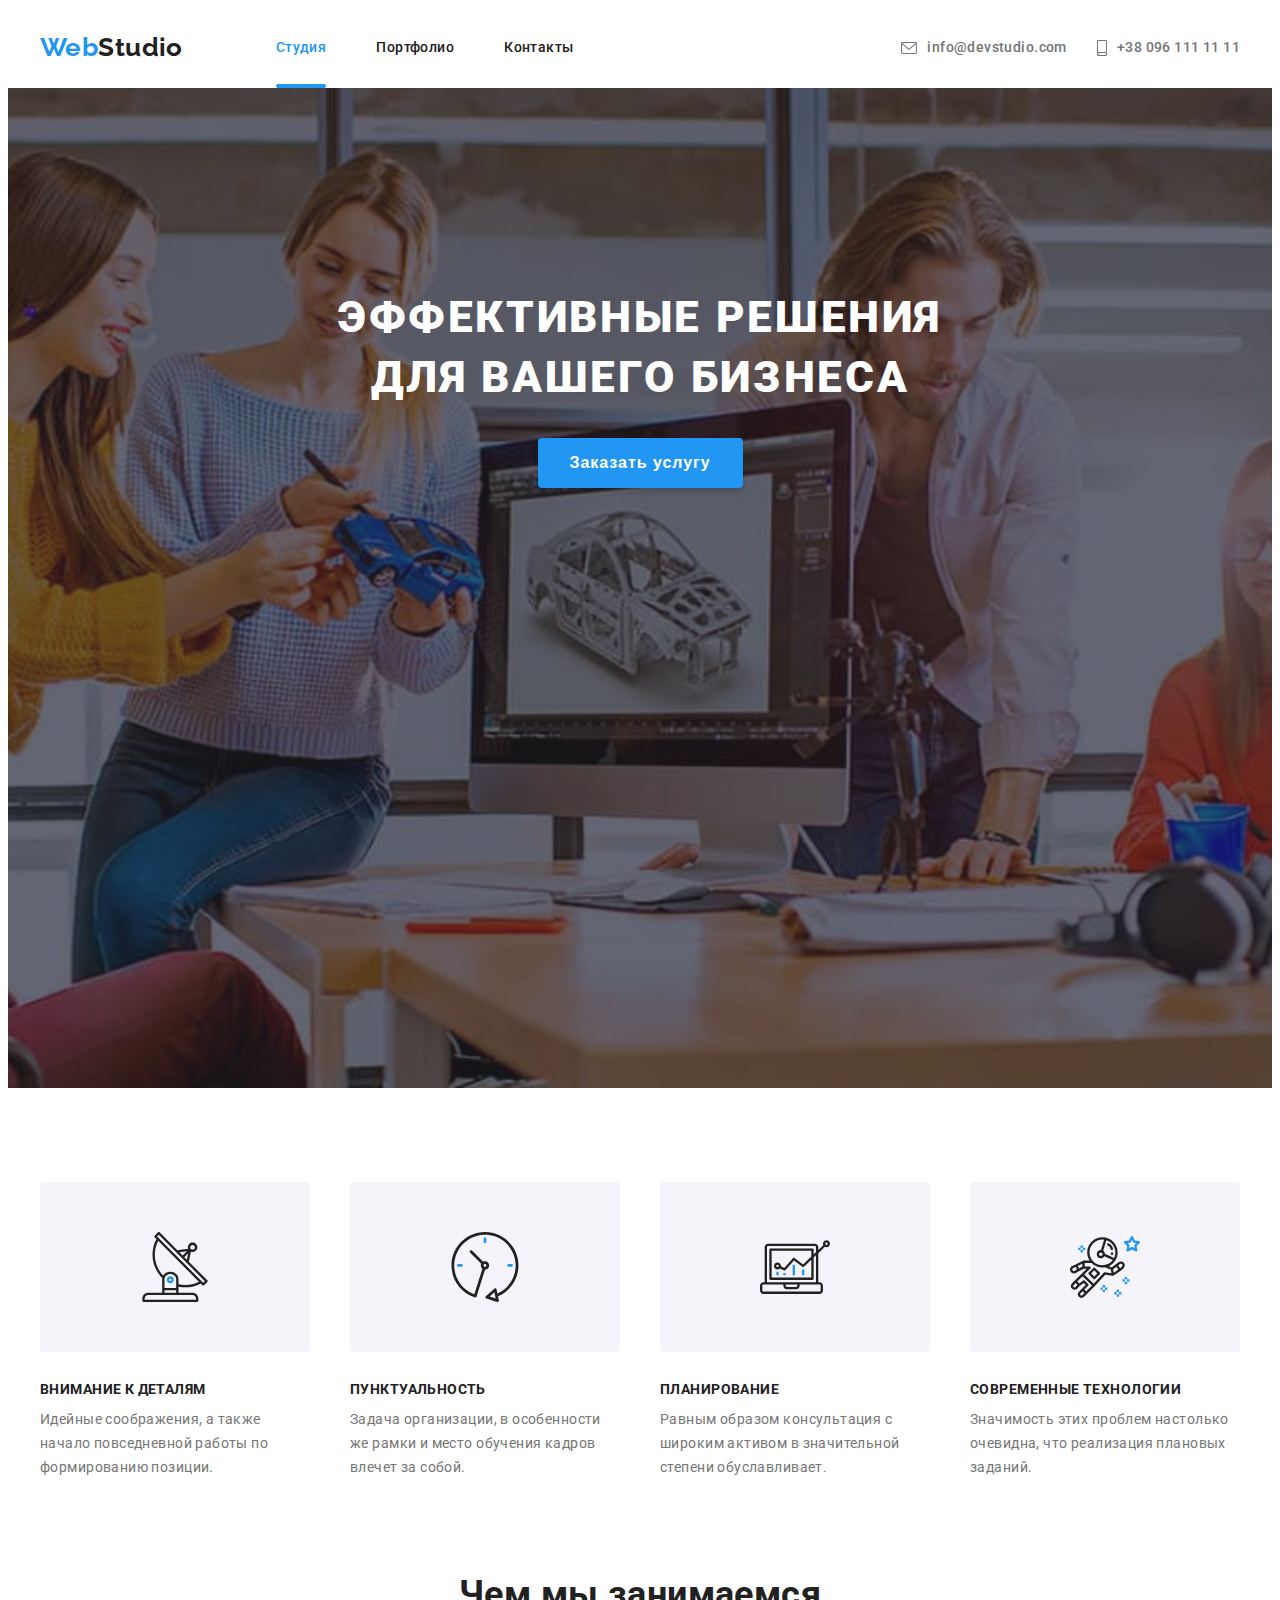
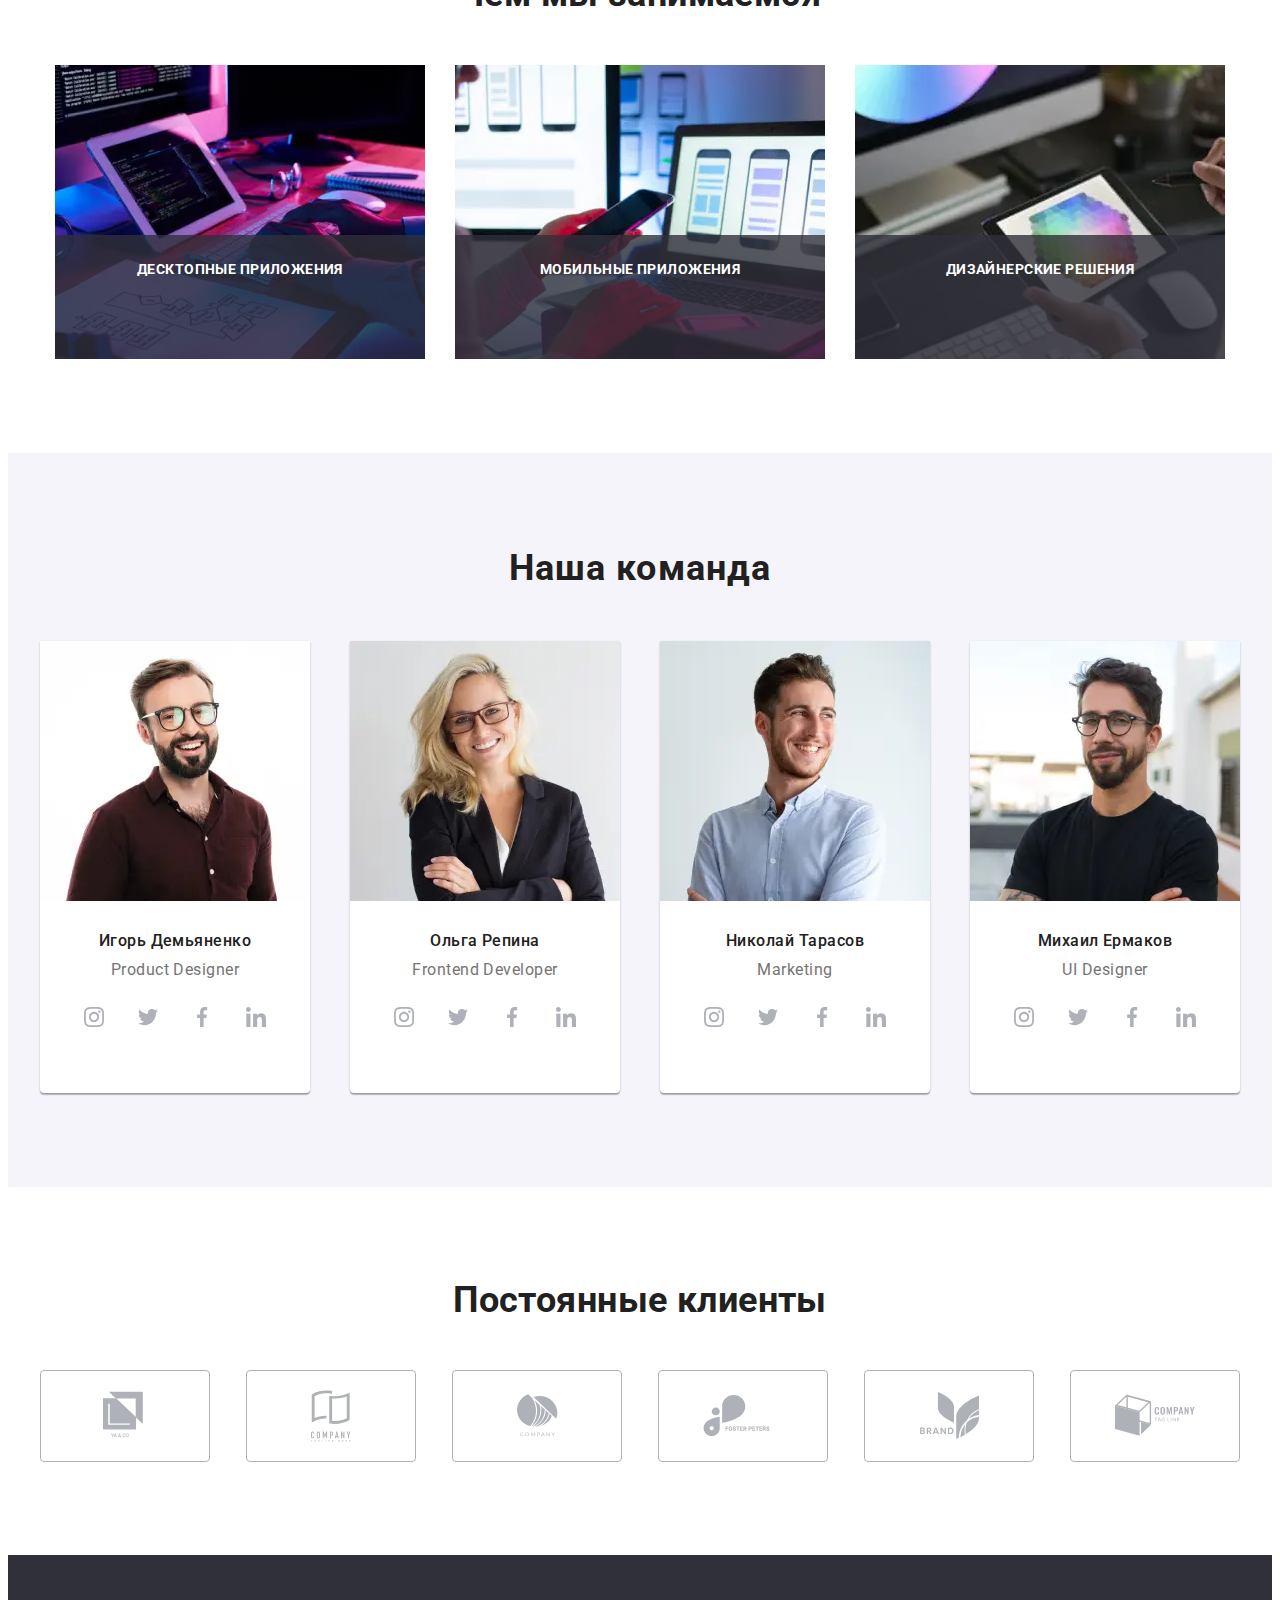
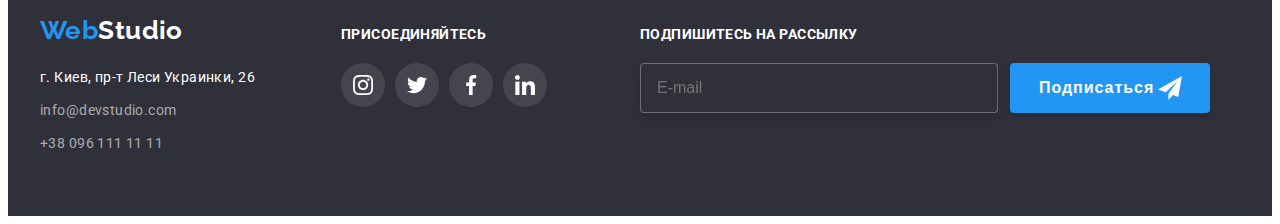
==== commit 5d8a93c4: "mobile menu flex" ====
--- a/index.html
+++ b/index.html
@@ -1,901 +1,689 @@
 <!DOCTYPE html>
 <html lang="ru">
-  <head>
-    <meta charset="UTF-8" />
-    <meta name="viewport" content="width=device-width, initial-scale=1.0" />
-    <title>WebStudio</title>
-    <link
-      rel="stylesheet"
-      href="https://cdnjs.cloudflare.com/ajax/libs/modern-normalize/1.0.0/modern-normalize.css"
-      integrity="sha512-Zx6MlUMKSVJoQ+83OwhdILe8cSEsCzfqThJd7J/VA2UrK6Ctj85p+xzqfyuNXE5B1k25uUdmJ2OzItbBy9GHAQ=="
-      crossorigin="anonymous"
-    />
-    <link rel="preconnect" href="https://fonts.gstatic.com" />
-    <link
-      href="https://fonts.googleapis.com/css2?family=Raleway:wght@700&family=Roboto:wght@400;500;700;900&display=swap"
-      rel="stylesheet"
-    />
-    <link rel="stylesheet" href="./css/main.min.css" />
-  </head>
-
-  <body>
-    <!--header-->
-    <header class="page-header">
+
+<head>
+  <meta charset="UTF-8" />
+  <meta name="viewport" content="width=device-width, initial-scale=1.0" />
+  <title>WebStudio</title>
+  <link rel="stylesheet" href="https://cdnjs.cloudflare.com/ajax/libs/modern-normalize/1.0.0/modern-normalize.css"
+    integrity="sha512-Zx6MlUMKSVJoQ+83OwhdILe8cSEsCzfqThJd7J/VA2UrK6Ctj85p+xzqfyuNXE5B1k25uUdmJ2OzItbBy9GHAQ=="
+    crossorigin="anonymous" />
+  <link rel="preconnect" href="https://fonts.gstatic.com" />
+  <link href="https://fonts.googleapis.com/css2?family=Raleway:wght@700&family=Roboto:wght@400;500;700;900&display=swap"
+    rel="stylesheet" />
+  <link rel="stylesheet" href="./css/main.min.css" />
+</head>
+
+<body>
+  <!--header-->
+  <header class="page-header">
+    <div class="container">
+      <div class="nav-wrapper">
+        <nav class="site-nav">
+          <a href="./index.html" class="site-nav-logo"><span class="current">Web</span><span
+              class="primarycolor">Studio</span></a>
+          <ul class="list site-nav-pages">
+            <li class="item">
+              <a class="link current" href="#">Студия</a>
+            </li>
+
+            <li class="item">
+              <a class="link primarycolor" href="./portfolio.html">Портфолио</a>
+            </li>
+
+            <li class="item">
+              <a class="link primarycolor" href="#">Контакты</a>
+            </li>
+          </ul>
+        </nav>
+        <button type="button" class="burger-btn" data-menu-button>
+          <svg class="burger-icon" width="24" height="16">
+            <use href="./images/main-sprites.svg#icon-burger-icon"></use>
+          </svg>
+        </button>
+        <!--contacts-->
+        <ul class="contacts list">
+          <li class="item">
+            <a class="link sitecolor mail" href="mailto:info@devstudio.com">
+              <svg class="contacts-logo" width="16" height="12">
+                <use href="./images/main-sprites.svg#icon-header-envelope"></use>
+              </svg>
+              info@devstudio.com
+            </a>
+          </li>
+
+          <li class="item">
+            <a class="link sitecolor phone" href="tel:+380961111111">
+              <svg class="contacts-logo" width="10" height="16">
+                <use href="./images/main-sprites.svg#icon-header-smartphone"></use>
+              </svg>
+              +38 096 111 11 11
+            </a>
+          </li>
+        </ul>
+      </div>
+    </div>
+  </header>
+
+  <!-- main -->
+  <main>
+    <!-- hero  -->
+    <section class="section hero">
       <div class="container">
-        <div class="nav-wrapper">
-          <nav class="site-nav">
-            <a href="./index.html" class="site-nav-logo"
-              ><span class="current">Web</span
-              ><span class="primarycolor">Studio</span></a
-            >
-            <ul class="list site-nav-pages">
-              <li class="item">
-                <a class="link current" href="#">Студия</a>
-              </li>
-
-              <li class="item">
-                <a class="link primarycolor" href="./portfolio.html"
-                  >Портфолио</a
-                >
-              </li>
-
-              <li class="item">
-                <a class="link primarycolor" href="#">Контакты</a>
-              </li>
-            </ul>
-          </nav>
-          <button type="button" class="burger-btn" data-menu-button>
-            <svg class="burger-icon" width="24" height="16">
-              <use href="./images/main-sprites.svg#icon-burger-icon"></use>
+        <div class="hero-content centered">
+          <h1 class="hero-title">Эффективные решения для вашего бизнеса</h1>
+          <button data-modal-open type="button" class="button hero-button">
+            Заказать услугу
+          </button>
+        </div>
+      </div>
+    </section>
+
+    <!-- advantages -->
+    <section class="section advantages">
+      <div class="container">
+        <h2 class="primary-textcolor title">Преимущества</h2>
+        <ul class="list advantages-list">
+          <li class="item item-details">
+            <div class="advantages-logos">
+              <svg class="advantages-logos-item" width="70" height="70">
+                <use href="./images/main-sprites.svg#icon-advantages-antenna"></use>
+              </svg>
+            </div>
+            <h3 class="advantages-title primary-textcolor">
+              Внимание к деталям
+            </h3>
+            <p>
+              Идейные соображения, а также начало повседневной работы по
+              формированию позиции.
+            </p>
+          </li>
+          <li class="item item-punktuality">
+            <div class="advantages-logos">
+              <svg class="advantages-logos-item" width="70" height="70">
+                <use href="./images/main-sprites.svg#icon-advantages-clock"></use>
+              </svg>
+            </div>
+            <h3 class="advantages-title primary-textcolor">Пунктуальность</h3>
+            <p>
+              Задача организации, в особенности же рамки и место обучения
+              кадров влечет за собой.
+            </p>
+          </li>
+          <li class="item item-planning">
+            <div class="advantages-logos">
+              <svg class="advantages-logos-item" width="70" height="70">
+                <use href="./images/main-sprites.svg#icon-advantages-diagram"></use>
+              </svg>
+            </div>
+            <h3 class="advantages-title primary-textcolor">Планирование</h3>
+            <p>
+              Равным образом консультация с широким активом в значительной
+              степени обуславливает.
+            </p>
+          </li>
+          <li class="item item-moderntech">
+            <div class="advantages-logos">
+              <svg class="advantages-logos-item" width="70" height="70">
+                <use href="./images/main-sprites.svg#icon-advantages-astronaut"></use>
+              </svg>
+            </div>
+            <h3 class="advantages-title primary-textcolor">
+              Современные технологии
+            </h3>
+            <p>
+              Значимость этих проблем настолько очевидна, что реализация
+              плановых заданий.
+            </p>
+          </li>
+        </ul>
+      </div>
+    </section>
+
+    <!--what we do-->
+    <section class="section what-we-do">
+      <div class="container">
+        <h2 class="primary-textcolor what-we-do-title">Чем мы занимаемся</h2>
+        <ul class="list">
+          <li class="item">
+            <div class="what-we-do-thumb">
+              <picture class="what-we-do pic">
+                <source srcset="
+                      ./images/studio/what-we-do/desktop/what-we-do1.webp    1x,
+                      ./images/studio/what-we-do/desktop/what-we-do1@2x.webp 2x
+                    " media="(min-width: 1200px)" type="image/webp" />
+                <source srcset="
+                      ./images/studio/what-we-do/desktop/what-we-do1.jpg    1x,
+                      ./images/studio/what-we-do/desktop/what-we-do1@2x.jpg 2x
+                    " media="(min-width: 1200px)" />
+
+                <img src="./images/studio/what-we-do/desktop/what-we-do1.jpg" alt="desktop decisions" />
+              </picture>
+
+              <div class="what-we-do-textwrapper">
+                <p class="what-we-do-label">Десктопные приложения</p>
+              </div>
+            </div>
+          </li>
+
+          <li class="item">
+            <div class="what-we-do-thumb">
+              <picture class="what-we-do pic">
+                <source srcset="
+                      ./images/studio/what-we-do/desktop/what-we-do2.webp    1x,
+                      ./images/studio/what-we-do/desktop/what-we-do2@2x.webp 2x
+                    " media="(min-width: 1200px)" type="image/webp" />
+                <source srcset="
+                      ./images/studio/what-we-do/desktop/what-we-do2.jpg    1x,
+                      ./images/studio/what-we-do/desktop/what-we-do2@2x.jpg 2x
+                    " media="(min-width: 1200px)" />
+
+                <img src="./images/studio/what-we-do/desktop/what-we-do2.jpg" alt="mobile decisions" />
+              </picture>
+
+              <div class="what-we-do-textwrapper">
+                <p class="what-we-do-label">Мобильные приложения</p>
+              </div>
+            </div>
+          </li>
+
+          <li class="item">
+            <div class="what-we-do-thumb">
+              <picture class="what-we-do pic">
+                <source srcset="
+                      ./images/studio/what-we-do/desktop/what-we-do3.webp    1x,
+                      ./images/studio/what-we-do/desktop/what-we-do3@2x.webp 2x
+                    " media="(min-width: 1200px)" type="image/webp" />
+                <source srcset="
+                      ./images/studio/what-we-do/desktop/what-we-do3.jpg    1x,
+                      ./images/studio/what-we-do/desktop/what-we-do3@2x.jpg 2x
+                    " media="(min-width: 1200px)" />
+
+                <img src="./images/studio/what-we-do/desktop/what-we-do3.jpg" alt="tablet decisions" />
+              </picture>
+
+              <div class="what-we-do-textwrapper">
+                <p class="what-we-do-label">Дизайнерские решения</p>
+              </div>
+            </div>
+          </li>
+        </ul>
+      </div>
+    </section>
+
+    <!-- our team-->
+    <section class="section our-team">
+      <div class="container">
+        <h2 class="primary-textcolor our-team-title">Наша команда</h2>
+        <ul class="our-team-list list">
+          <li class="centered item">
+            <picture class="our-team-pic">
+              <source srcset="
+                    ./images/studio/our-team/desktop/team1.webp    1x,
+                    ./images/studio/our-team/desktop/team1@2x.webp 2x
+                  " media="(min-width: 1200px)" type="image/webp" />
+              <source srcset="
+                    ./images/studio/our-team/desktop/team1.jpg    1x,
+                    ./images/studio/our-team/desktop/team1@2x.jpg 2x
+                  " media="(min-width: 1200px)" />
+
+              <source srcset="
+                    ./images/studio/our-team/tablet/team1.webp    1x,
+                    ./images/studio/our-team/tablet/team1@2x.webp 2x
+                  " media="(min-width: 768px)" type="image/webp" />
+              <source srcset="
+                    ./images/studio/our-team/tablet/team1.jpg    1x,
+                    ./images/studio/our-team/tablet/team1@2x.jpg 2x
+                  " media="(min-width: 768px)" />
+
+              <source srcset="
+                    ./images/studio/our-team/mobile/team1.webp    1x,
+                    ./images/studio/our-team/mobile/team1@2x.webp 2x
+                  " media="(min-width: 320px)" type="image/webp" />
+              <source srcset="
+                    ./images/studio/our-team/mobile/team1.jpg    1x,
+                    ./images/studio/our-team/mobile/team1@2x.jpg 2x
+                  " media="(min-width: 320px)" />
+
+              <img src="./images/studio/our-team/desktop/team1.jpg" alt="фото Игоря Демьяненко" />
+            </picture>
+
+            <div class="ourteam-text-block">
+              <h3 class="primary-textcolor title">Игорь Демьяненко</h3>
+              <p class="our-team-description" lang="en">Product Designer</p>
+              <ul class="list social-list">
+                <li class="social-item">
+                  <a href="#" class="social-link">
+                    <svg class="social-icon" width="20" height="20">
+                      <use href="./images/main-sprites.svg#icon-insta"></use>
+                    </svg>
+                  </a>
+                </li>
+
+                <li class="social-item">
+                  <a href="#" class="social-link">
+                    <svg class="social-icon" width="20" height="20">
+                      <use href="./images/main-sprites.svg#icon-twitter"></use>
+                    </svg>
+                  </a>
+                </li>
+                <li class="social-item">
+                  <a href="#" class="social-link">
+                    <svg class="social-icon" width="20" height="20">
+                      <use href="./images/main-sprites.svg#icon-facebook"></use>
+                    </svg>
+                  </a>
+                </li>
+                <li class="social-item">
+                  <a href="#" class="social-link">
+                    <svg class="social-icon" width="20" height="20">
+                      <use href="./images/main-sprites.svg#icon-linkedin"></use>
+                    </svg>
+                  </a>
+                </li>
+              </ul>
+            </div>
+          </li>
+          <li class="centered item">
+            <picture class="our-team-pic">
+              <source srcset="
+                    ./images/studio/our-team/desktop/team2.webp    1x,
+                    ./images/studio/our-team/desktop/team2@2x.webp 2x
+                  " media="(min-width: 1200px)" type="image/webp" />
+              <source srcset="
+                    ./images/studio/our-team/desktop/team2.jpg    1x,
+                    ./images/studio/our-team/desktop/team2@2x.jpg 2x
+                  " media="(min-width: 1200px)" />
+
+              <source srcset="
+                    ./images/studio/our-team/tablet/team2.webp    1x,
+                    ./images/studio/our-team/tablet/team2@2x.webp 2x
+                  " media="(min-width: 768px)" type="image/webp" />
+              <source srcset="
+                    ./images/studio/our-team/tablet/team2.jpg    1x,
+                    ./images/studio/our-team/tablet/team2@2x.jpg 2x
+                  " media="(min-width: 768px)" />
+
+              <source srcset="
+                    ./images/studio/our-team/mobile/team2.webp    1x,
+                    ./images/studio/our-team/mobile/team2@2x.webp 2x
+                  " media="(min-width: 320px)" type="image/webp" />
+              <source srcset="
+                    ./images/studio/our-team/mobile/team2.jpg    1x,
+                    ./images/studio/our-team/mobile/team2@2x.jpg 2x
+                  " media="(min-width: 320px)" />
+
+              <img src="./images/studio/our-team/desktop/team2.jpg" alt="фото Ольги Репиной" />
+            </picture>
+
+            <div class="ourteam-text-block">
+              <h3 class="primary-textcolor title">Ольга Репина</h3>
+              <p class="our-team-description" lang="en">Frontend Developer</p>
+              <ul class="list social-list">
+                <li class="social-item">
+                  <a href="#" class="social-link">
+                    <svg class="social-icon" width="20" height="20">
+                      <use href="./images/main-sprites.svg#icon-insta"></use>
+                    </svg>
+                  </a>
+                </li>
+
+                <li class="social-item">
+                  <a href="#" class="social-link">
+                    <svg class="social-icon" width="20" height="20">
+                      <use href="./images/main-sprites.svg#icon-twitter"></use>
+                    </svg>
+                  </a>
+                </li>
+                <li class="social-item">
+                  <a href="#" class="social-link">
+                    <svg class="social-icon" width="20" height="20">
+                      <use href="./images/main-sprites.svg#icon-facebook"></use>
+                    </svg>
+                  </a>
+                </li>
+                <li class="social-item">
+                  <a href="#" class="social-link">
+                    <svg class="social-icon" width="20" height="20">
+                      <use href="./images/main-sprites.svg#icon-linkedin"></use>
+                    </svg>
+                  </a>
+                </li>
+              </ul>
+            </div>
+          </li>
+          <li class="centered item">
+            <picture class="our-team-pic">
+              <source srcset="
+                    ./images/studio/our-team/desktop/team3.webp    1x,
+                    ./images/studio/our-team/desktop/team3@2x.webp 2x
+                  " media="(min-width: 1200px)" type="image/webp" />
+              <source srcset="
+                    ./images/studio/our-team/desktop/team3.jpg    1x,
+                    ./images/studio/our-team/desktop/team3@2x.jpg 2x
+                  " media="(min-width: 1200px)" />
+
+              <source srcset="
+                    ./images/studio/our-team/tablet/team3.webp    1x,
+                    ./images/studio/our-team/tablet/team3@2x.webp 2x
+                  " media="(min-width: 768px)" type="image/webp" />
+              <source srcset="
+                    ./images/studio/our-team/tablet/team3.jpg    1x,
+                    ./images/studio/our-team/tablet/team3@2x.jpg 2x
+                  " media="(min-width: 768px)" />
+
+              <source srcset="
+                    ./images/studio/our-team/mobile/team3.webp    1x,
+                    ./images/studio/our-team/mobile/team3@2x.webp 2x
+                  " media="(min-width: 320px)" type="image/webp" />
+              <source srcset="
+                    ./images/studio/our-team/mobile/team3.jpg    1x,
+                    ./images/studio/our-team/mobile/team3@2x.jpg 2x
+                  " media="(min-width: 320px)" />
+
+              <img src="./images/studio/our-team/desktop/team3.jpg" alt="фото Николая Тарасова" />
+            </picture>
+            <div class="ourteam-text-block">
+              <h3 class="primary-textcolor title">Николай Тарасов</h3>
+              <p class="our-team-description" lang="en">Marketing</p>
+              <ul class="list social-list">
+                <li class="social-item">
+                  <a href="#" class="social-link">
+                    <svg class="social-icon" width="20" height="20">
+                      <use href="./images/main-sprites.svg#icon-insta"></use>
+                    </svg>
+                  </a>
+                </li>
+
+                <li class="social-item">
+                  <a href="#" class="social-link">
+                    <svg class="social-icon" width="20" height="20">
+                      <use href="./images/main-sprites.svg#icon-twitter"></use>
+                    </svg>
+                  </a>
+                </li>
+                <li class="social-item">
+                  <a href="#" class="social-link">
+                    <svg class="social-icon" width="20" height="20">
+                      <use href="./images/main-sprites.svg#icon-facebook"></use>
+                    </svg>
+                  </a>
+                </li>
+                <li class="social-item">
+                  <a href="#" class="social-link">
+                    <svg class="social-icon" width="20" height="20">
+                      <use href="./images/main-sprites.svg#icon-linkedin"></use>
+                    </svg>
+                  </a>
+                </li>
+              </ul>
+            </div>
+          </li>
+          <li class="centered item">
+            <picture class="our-team-pic">
+              <source srcset="
+                    ./images/studio/our-team/desktop/team4.webp    1x,
+                    ./images/studio/our-team/desktop/team4@2x.webp 2x
+                  " media="(min-width: 1200px)" type="image/webp" />
+              <source srcset="
+                    ./images/studio/our-team/desktop/team4.jpg    1x,
+                    ./images/studio/our-team/desktop/team4@2x.jpg 2x
+                  " media="(min-width: 1200px)" />
+
+              <source srcset="
+                    ./images/studio/our-team/tablet/team4.webp    1x,
+                    ./images/studio/our-team/tablet/team4@2x.webp 2x
+                  " media="(min-width: 768px)" type="image/webp" />
+              <source srcset="
+                    ./images/studio/our-team/tablet/team4.jpg    1x,
+                    ./images/studio/our-team/tablet/team4@2x.jpg 2x
+                  " media="(min-width: 768px)" />
+
+              <source srcset="
+                    ./images/studio/our-team/mobile/team4.webp    1x,
+                    ./images/studio/our-team/mobile/team4@2x.webp 2x
+                  " media="(min-width: 320px)" type="image/webp" />
+              <source srcset="
+                    ./images/studio/our-team/mobile/team4.jpg    1x,
+                    ./images/studio/our-team/mobile/team4@2x.jpg 2x
+                  " media="(min-width: 320px)" />
+
+              <img src="./images/studio/our-team/desktop/team4.jpg" alt="фото Михаила Ермакова" />
+            </picture>
+            <div class="ourteam-text-block">
+              <h3 class="primary-textcolor title">Михаил Ермаков</h3>
+              <p class="our-team-description" lang="en">UI Designer</p>
+              <ul class="list social-list">
+                <li class="social-item">
+                  <a href="#" class="social-link">
+                    <svg class="social-icon" width="20" height="20">
+                      <use href="./images/main-sprites.svg#icon-insta"></use>
+                    </svg>
+                  </a>
+                </li>
+
+                <li class="social-item">
+                  <a href="#" class="social-link">
+                    <svg class="social-icon" width="20" height="20">
+                      <use href="./images/main-sprites.svg#icon-twitter"></use>
+                    </svg>
+                  </a>
+                </li>
+                <li class="social-item">
+                  <a href="#" class="social-link">
+                    <svg class="social-icon" width="20" height="20">
+                      <use href="./images/main-sprites.svg#icon-facebook"></use>
+                    </svg>
+                  </a>
+                </li>
+                <li class="social-item">
+                  <a href="#" class="social-link">
+                    <svg class="social-icon" width="20" height="20">
+                      <use href="./images/main-sprites.svg#icon-linkedin"></use>
+                    </svg>
+                  </a>
+                </li>
+              </ul>
+            </div>
+          </li>
+        </ul>
+      </div>
+    </section>
+
+    <section class="section clients">
+      <div class="container">
+        <h2 class="primary-textcolor clients-title">Постоянные клиенты</h2>
+        <ul class="list client-list">
+          <li class="client-list-item">
+            <a href="#" class="client-link">
+              <svg class="clients-icon" width="44" height="50">
+                <use href="./images/main-sprites.svg#icon-clients-logo1"></use>
+              </svg>
+            </a>
+          </li>
+          <li class="client-list-item">
+            <a href="#" class="client-link">
+              <svg class="clients-icon" width="40" height="52">
+                <use href="./images/main-sprites.svg#icon-clients-logo2"></use>
+              </svg>
+            </a>
+          </li>
+          <li class="client-list-item">
+            <a href="#" class="client-link">
+              <svg class="clients-icon" width="41" height="43">
+                <use href="./images/main-sprites.svg#icon-clients-logo3"></use>
+              </svg>
+            </a>
+          </li>
+          <li class="client-list-item">
+            <a href="#" class="client-link">
+              <svg class="clients-icon" width="80" height="42">
+                <use href="./images/main-sprites.svg#icon-clients-logo4"></use>
+              </svg>
+            </a>
+          </li>
+          <li class="client-list-item">
+            <a href="#" class="client-link">
+              <svg class="clients-icon" width="59" height="47">
+                <use href="./images/main-sprites.svg#icon-clients-logo5"></use>
+              </svg>
+            </a>
+          </li>
+          <li class="client-list-item">
+            <a href="#" class="client-link">
+              <svg class="clients-icon" width="80" height="45">
+                <use href="./images/main-sprites.svg#icon-clients-logo6"></use>
+              </svg>
+            </a>
+          </li>
+        </ul>
+      </div>
+    </section>
+  </main>
+
+  <!--footer-->
+  <footer class="footer">
+    <div class="container footer-container">
+      <div class="footer-address">
+        <a href="./index.html" class="site-nav-logo"><span class="current">Web</span>Studio</a>
+        <address class="footer-adress fontstyle-norm">
+          <p class="footer-mainaddress">г. Киев, пр-т Леси Украинки, 26</p>
+          <ul class="footer-address-list list">
+            <li>
+              <a href="mailto:info@devstudio.com">info@devstudio.com</a>
+            </li>
+            <li><a href="tel:+380961111111">+38 096 111 11 11</a></li>
+          </ul>
+        </address>
+      </div>
+
+      <div class="footer-social">
+        <p class="action-text">присоединяйтесь</p>
+        <ul class="list social-list">
+          <li class="social-item">
+            <a href="#" class="social-link">
+              <svg class="social-icon" width="20" height="20">
+                <use href="./images/main-sprites.svg#icon-insta"></use>
+              </svg>
+            </a>
+          </li>
+
+          <li class="social-item">
+            <a href="#" class="social-link">
+              <svg class="social-icon" width="20" height="20">
+                <use href="./images/main-sprites.svg#icon-twitter"></use>
+              </svg>
+            </a>
+          </li>
+          <li class="social-item">
+            <a href="#" class="social-link">
+              <svg class="social-icon" width="20" height="20">
+                <use href="./images/main-sprites.svg#icon-facebook"></use>
+              </svg>
+            </a>
+          </li>
+          <li class="social-item">
+            <a href="#" class="social-link">
+              <svg class="social-icon" width="20" height="20">
+                <use href="./images/main-sprites.svg#icon-linkedin"></use>
+              </svg>
+            </a>
+          </li>
+        </ul>
+      </div>
+
+      <div class="subscribe-form">
+        <p class="footer-form-label">Подпишитесь на рассылку</p>
+        <form class="footer-form">
+          <input type="email" class="subscribe-email" value="" placeholder="E-mail" />
+          <button type="submit" class="button subscribe-button">
+            Подписаться
+            <svg class="icon icon-icon-send" width="24" height="24">
+              <use href="./images/main-sprites.svg#icon-icon-send"></use>
             </svg>
           </button>
-          <!--contacts-->
-          <ul class="contacts list">
-            <li class="item">
-              <a class="link sitecolor mail" href="mailto:info@devstudio.com">
-                <svg class="contacts-logo" width="16" height="12">
-                  <use
-                    href="./images/main-sprites.svg#icon-header-envelope"
-                  ></use>
-                </svg>
-                info@devstudio.com
-              </a>
-            </li>
-
-            <li class="item">
-              <a class="link sitecolor phone" href="tel:+380961111111">
-                <svg class="contacts-logo" width="10" height="16">
-                  <use
-                    href="./images/main-sprites.svg#icon-header-smartphone"
-                  ></use>
-                </svg>
-                +38 096 111 11 11
-              </a>
-            </li>
-          </ul>
-        </div>
-      </div>
-    </header>
-
-    <!-- main -->
-    <main>
-      <!-- hero  -->
-      <section class="section hero">
-        <div class="container">
-          <div class="hero-content centered">
-            <h1 class="hero-title">Эффективные решения для вашего бизнеса</h1>
-            <button data-modal-open type="button" class="button hero-button">
-              Заказать услугу
-            </button>
-          </div>
-        </div>
-      </section>
-
-      <!-- advantages -->
-      <section class="section advantages">
-        <div class="container">
-          <h2 class="primary-textcolor title">Преимущества</h2>
-          <ul class="list advantages-list">
-            <li class="item item-details">
-              <div class="advantages-logos">
-                <svg class="advantages-logos-item" width="70" height="70">
-                  <use
-                    href="./images/main-sprites.svg#icon-advantages-antenna"
-                  ></use>
-                </svg>
-              </div>
-              <h3 class="advantages-title primary-textcolor">
-                Внимание к деталям
-              </h3>
-              <p>
-                Идейные соображения, а также начало повседневной работы по
-                формированию позиции.
-              </p>
-            </li>
-            <li class="item item-punktuality">
-              <div class="advantages-logos">
-                <svg class="advantages-logos-item" width="70" height="70">
-                  <use
-                    href="./images/main-sprites.svg#icon-advantages-clock"
-                  ></use>
-                </svg>
-              </div>
-              <h3 class="advantages-title primary-textcolor">Пунктуальность</h3>
-              <p>
-                Задача организации, в особенности же рамки и место обучения
-                кадров влечет за собой.
-              </p>
-            </li>
-            <li class="item item-planning">
-              <div class="advantages-logos">
-                <svg class="advantages-logos-item" width="70" height="70">
-                  <use
-                    href="./images/main-sprites.svg#icon-advantages-diagram"
-                  ></use>
-                </svg>
-              </div>
-              <h3 class="advantages-title primary-textcolor">Планирование</h3>
-              <p>
-                Равным образом консультация с широким активом в значительной
-                степени обуславливает.
-              </p>
-            </li>
-            <li class="item item-moderntech">
-              <div class="advantages-logos">
-                <svg class="advantages-logos-item" width="70" height="70">
-                  <use
-                    href="./images/main-sprites.svg#icon-advantages-astronaut"
-                  ></use>
-                </svg>
-              </div>
-              <h3 class="advantages-title primary-textcolor">
-                Современные технологии
-              </h3>
-              <p>
-                Значимость этих проблем настолько очевидна, что реализация
-                плановых заданий.
-              </p>
-            </li>
-          </ul>
-        </div>
-      </section>
-
-      <!--what we do-->
-      <section class="section what-we-do">
-        <div class="container">
-          <h2 class="primary-textcolor what-we-do-title">Чем мы занимаемся</h2>
-          <ul class="list">
-            <li class="item">
-              <div class="what-we-do-thumb">
-                <picture class="what-we-do pic">
-                  <source
-                    srcset="
-                      ./images/studio/what-we-do/desktop/what-we-do1.webp    1x,
-                      ./images/studio/what-we-do/desktop/what-we-do1@2x.webp 2x
-                    "
-                    media="(min-width: 1200px)"
-                    type="image/webp"
-                  />
-                  <source
-                    srcset="
-                      ./images/studio/what-we-do/desktop/what-we-do1.jpg    1x,
-                      ./images/studio/what-we-do/desktop/what-we-do1@2x.jpg 2x
-                    "
-                    media="(min-width: 1200px)"
-                  />
-
-                  <img
-                    src="./images/studio/what-we-do/desktop/what-we-do1.jpg"
-                    alt="desktop decisions"
-                  />
-                </picture>
-
-                <div class="what-we-do-textwrapper">
-                  <p class="what-we-do-label">Десктопные приложения</p>
-                </div>
-              </div>
-            </li>
-
-            <li class="item">
-              <div class="what-we-do-thumb">
-                <picture class="what-we-do pic">
-                  <source
-                    srcset="
-                      ./images/studio/what-we-do/desktop/what-we-do2.webp    1x,
-                      ./images/studio/what-we-do/desktop/what-we-do2@2x.webp 2x
-                    "
-                    media="(min-width: 1200px)"
-                    type="image/webp"
-                  />
-                  <source
-                    srcset="
-                      ./images/studio/what-we-do/desktop/what-we-do2.jpg    1x,
-                      ./images/studio/what-we-do/desktop/what-we-do2@2x.jpg 2x
-                    "
-                    media="(min-width: 1200px)"
-                  />
-
-                  <img
-                    src="./images/studio/what-we-do/desktop/what-we-do2.jpg"
-                    alt="mobile decisions"
-                  />
-                </picture>
-
-                <div class="what-we-do-textwrapper">
-                  <p class="what-we-do-label">Мобильные приложения</p>
-                </div>
-              </div>
-            </li>
-
-            <li class="item">
-              <div class="what-we-do-thumb">
-                <picture class="what-we-do pic">
-                  <source
-                    srcset="
-                      ./images/studio/what-we-do/desktop/what-we-do3.webp    1x,
-                      ./images/studio/what-we-do/desktop/what-we-do3@2x.webp 2x
-                    "
-                    media="(min-width: 1200px)"
-                    type="image/webp"
-                  />
-                  <source
-                    srcset="
-                      ./images/studio/what-we-do/desktop/what-we-do3.jpg    1x,
-                      ./images/studio/what-we-do/desktop/what-we-do3@2x.jpg 2x
-                    "
-                    media="(min-width: 1200px)"
-                  />
-
-                  <img
-                    src="./images/studio/what-we-do/desktop/what-we-do3.jpg"
-                    alt="tablet decisions"
-                  />
-                </picture>
-
-                <div class="what-we-do-textwrapper">
-                  <p class="what-we-do-label">Дизайнерские решения</p>
-                </div>
-              </div>
-            </li>
-          </ul>
-        </div>
-      </section>
-
-      <!-- our team-->
-      <section class="section our-team">
-        <div class="container">
-          <h2 class="primary-textcolor our-team-title">Наша команда</h2>
-          <ul class="our-team-list list">
-            <li class="centered item">
-              <picture class="our-team-pic">
-                <source
-                  srcset="
-                    ./images/studio/our-team/desktop/team1.webp    1x,
-                    ./images/studio/our-team/desktop/team1@2x.webp 2x
-                  "
-                  media="(min-width: 1200px)"
-                  type="image/webp"
-                />
-                <source
-                  srcset="
-                    ./images/studio/our-team/desktop/team1.jpg    1x,
-                    ./images/studio/our-team/desktop/team1@2x.jpg 2x
-                  "
-                  media="(min-width: 1200px)"
-                />
-
-                <source
-                  srcset="
-                    ./images/studio/our-team/tablet/team1.webp    1x,
-                    ./images/studio/our-team/tablet/team1@2x.webp 2x
-                  "
-                  media="(min-width: 768px)"
-                  type="image/webp"
-                />
-                <source
-                  srcset="
-                    ./images/studio/our-team/tablet/team1.jpg    1x,
-                    ./images/studio/our-team/tablet/team1@2x.jpg 2x
-                  "
-                  media="(min-width: 768px)"
-                />
-
-                <source
-                  srcset="
-                    ./images/studio/our-team/mobile/team1.webp    1x,
-                    ./images/studio/our-team/mobile/team1@2x.webp 2x
-                  "
-                  media="(min-width: 320px)"
-                  type="image/webp"
-                />
-                <source
-                  srcset="
-                    ./images/studio/our-team/mobile/team1.jpg    1x,
-                    ./images/studio/our-team/mobile/team1@2x.jpg 2x
-                  "
-                  media="(min-width: 320px)"
-                />
-
-                <img
-                  src="./images/studio/our-team/desktop/team1.jpg"
-                  alt="фото Игоря Демьяненко"
-                />
-              </picture>
-
-              <div class="ourteam-text-block">
-                <h3 class="primary-textcolor title">Игорь Демьяненко</h3>
-                <p class="our-team-description" lang="en">Product Designer</p>
-                <ul class="list social-list">
-                  <li class="social-item">
-                    <a href="#" class="social-link">
-                      <svg class="social-icon" width="20" height="20">
-                        <use href="./images/main-sprites.svg#icon-insta"></use>
-                      </svg>
-                    </a>
-                  </li>
-
-                  <li class="social-item">
-                    <a href="#" class="social-link">
-                      <svg class="social-icon" width="20" height="20">
-                        <use
-                          href="./images/main-sprites.svg#icon-twitter"
-                        ></use>
-                      </svg>
-                    </a>
-                  </li>
-                  <li class="social-item">
-                    <a href="#" class="social-link">
-                      <svg class="social-icon" width="20" height="20">
-                        <use
-                          href="./images/main-sprites.svg#icon-facebook"
-                        ></use>
-                      </svg>
-                    </a>
-                  </li>
-                  <li class="social-item">
-                    <a href="#" class="social-link">
-                      <svg class="social-icon" width="20" height="20">
-                        <use
-                          href="./images/main-sprites.svg#icon-linkedin"
-                        ></use>
-                      </svg>
-                    </a>
-                  </li>
-                </ul>
-              </div>
-            </li>
-            <li class="centered item">
-              <picture class="our-team-pic">
-                <source
-                  srcset="
-                    ./images/studio/our-team/desktop/team2.webp    1x,
-                    ./images/studio/our-team/desktop/team2@2x.webp 2x
-                  "
-                  media="(min-width: 1200px)"
-                  type="image/webp"
-                />
-                <source
-                  srcset="
-                    ./images/studio/our-team/desktop/team2.jpg    1x,
-                    ./images/studio/our-team/desktop/team2@2x.jpg 2x
-                  "
-                  media="(min-width: 1200px)"
-                />
-
-                <source
-                  srcset="
-                    ./images/studio/our-team/tablet/team2.webp    1x,
-                    ./images/studio/our-team/tablet/team2@2x.webp 2x
-                  "
-                  media="(min-width: 768px)"
-                  type="image/webp"
-                />
-                <source
-                  srcset="
-                    ./images/studio/our-team/tablet/team2.jpg    1x,
-                    ./images/studio/our-team/tablet/team2@2x.jpg 2x
-                  "
-                  media="(min-width: 768px)"
-                />
-
-                <source
-                  srcset="
-                    ./images/studio/our-team/mobile/team2.webp    1x,
-                    ./images/studio/our-team/mobile/team2@2x.webp 2x
-                  "
-                  media="(min-width: 320px)"
-                  type="image/webp"
-                />
-                <source
-                  srcset="
-                    ./images/studio/our-team/mobile/team2.jpg    1x,
-                    ./images/studio/our-team/mobile/team2@2x.jpg 2x
-                  "
-                  media="(min-width: 320px)"
-                />
-
-                <img
-                  src="./images/studio/our-team/desktop/team2.jpg"
-                  alt="фото Ольги Репиной"
-                />
-              </picture>
-
-              <div class="ourteam-text-block">
-                <h3 class="primary-textcolor title">Ольга Репина</h3>
-                <p class="our-team-description" lang="en">Frontend Developer</p>
-                <ul class="list social-list">
-                  <li class="social-item">
-                    <a href="#" class="social-link">
-                      <svg class="social-icon" width="20" height="20">
-                        <use href="./images/main-sprites.svg#icon-insta"></use>
-                      </svg>
-                    </a>
-                  </li>
-
-                  <li class="social-item">
-                    <a href="#" class="social-link">
-                      <svg class="social-icon" width="20" height="20">
-                        <use
-                          href="./images/main-sprites.svg#icon-twitter"
-                        ></use>
-                      </svg>
-                    </a>
-                  </li>
-                  <li class="social-item">
-                    <a href="#" class="social-link">
-                      <svg class="social-icon" width="20" height="20">
-                        <use
-                          href="./images/main-sprites.svg#icon-facebook"
-                        ></use>
-                      </svg>
-                    </a>
-                  </li>
-                  <li class="social-item">
-                    <a href="#" class="social-link">
-                      <svg class="social-icon" width="20" height="20">
-                        <use
-                          href="./images/main-sprites.svg#icon-linkedin"
-                        ></use>
-                      </svg>
-                    </a>
-                  </li>
-                </ul>
-              </div>
-            </li>
-            <li class="centered item">
-              <picture class="our-team-pic">
-                <source
-                  srcset="
-                    ./images/studio/our-team/desktop/team3.webp    1x,
-                    ./images/studio/our-team/desktop/team3@2x.webp 2x
-                  "
-                  media="(min-width: 1200px)"
-                  type="image/webp"
-                />
-                <source
-                  srcset="
-                    ./images/studio/our-team/desktop/team3.jpg    1x,
-                    ./images/studio/our-team/desktop/team3@2x.jpg 2x
-                  "
-                  media="(min-width: 1200px)"
-                />
-
-                <source
-                  srcset="
-                    ./images/studio/our-team/tablet/team3.webp    1x,
-                    ./images/studio/our-team/tablet/team3@2x.webp 2x
-                  "
-                  media="(min-width: 768px)"
-                  type="image/webp"
-                />
-                <source
-                  srcset="
-                    ./images/studio/our-team/tablet/team3.jpg    1x,
-                    ./images/studio/our-team/tablet/team3@2x.jpg 2x
-                  "
-                  media="(min-width: 768px)"
-                />
-
-                <source
-                  srcset="
-                    ./images/studio/our-team/mobile/team3.webp    1x,
-                    ./images/studio/our-team/mobile/team3@2x.webp 2x
-                  "
-                  media="(min-width: 320px)"
-                  type="image/webp"
-                />
-                <source
-                  srcset="
-                    ./images/studio/our-team/mobile/team3.jpg    1x,
-                    ./images/studio/our-team/mobile/team3@2x.jpg 2x
-                  "
-                  media="(min-width: 320px)"
-                />
-
-                <img
-                  src="./images/studio/our-team/desktop/team3.jpg"
-                  alt="фото Николая Тарасова"
-                />
-              </picture>
-              <div class="ourteam-text-block">
-                <h3 class="primary-textcolor title">Николай Тарасов</h3>
-                <p class="our-team-description" lang="en">Marketing</p>
-                <ul class="list social-list">
-                  <li class="social-item">
-                    <a href="#" class="social-link">
-                      <svg class="social-icon" width="20" height="20">
-                        <use href="./images/main-sprites.svg#icon-insta"></use>
-                      </svg>
-                    </a>
-                  </li>
-
-                  <li class="social-item">
-                    <a href="#" class="social-link">
-                      <svg class="social-icon" width="20" height="20">
-                        <use
-                          href="./images/main-sprites.svg#icon-twitter"
-                        ></use>
-                      </svg>
-                    </a>
-                  </li>
-                  <li class="social-item">
-                    <a href="#" class="social-link">
-                      <svg class="social-icon" width="20" height="20">
-                        <use
-                          href="./images/main-sprites.svg#icon-facebook"
-                        ></use>
-                      </svg>
-                    </a>
-                  </li>
-                  <li class="social-item">
-                    <a href="#" class="social-link">
-                      <svg class="social-icon" width="20" height="20">
-                        <use
-                          href="./images/main-sprites.svg#icon-linkedin"
-                        ></use>
-                      </svg>
-                    </a>
-                  </li>
-                </ul>
-              </div>
-            </li>
-            <li class="centered item">
-              <picture class="our-team-pic">
-                <source
-                  srcset="
-                    ./images/studio/our-team/desktop/team4.webp    1x,
-                    ./images/studio/our-team/desktop/team4@2x.webp 2x
-                  "
-                  media="(min-width: 1200px)"
-                  type="image/webp"
-                />
-                <source
-                  srcset="
-                    ./images/studio/our-team/desktop/team4.jpg    1x,
-                    ./images/studio/our-team/desktop/team4@2x.jpg 2x
-                  "
-                  media="(min-width: 1200px)"
-                />
-
-                <source
-                  srcset="
-                    ./images/studio/our-team/tablet/team4.webp    1x,
-                    ./images/studio/our-team/tablet/team4@2x.webp 2x
-                  "
-                  media="(min-width: 768px)"
-                  type="image/webp"
-                />
-                <source
-                  srcset="
-                    ./images/studio/our-team/tablet/team4.jpg    1x,
-                    ./images/studio/our-team/tablet/team4@2x.jpg 2x
-                  "
-                  media="(min-width: 768px)"
-                />
-
-                <source
-                  srcset="
-                    ./images/studio/our-team/mobile/team4.webp    1x,
-                    ./images/studio/our-team/mobile/team4@2x.webp 2x
-                  "
-                  media="(min-width: 320px)"
-                  type="image/webp"
-                />
-                <source
-                  srcset="
-                    ./images/studio/our-team/mobile/team4.jpg    1x,
-                    ./images/studio/our-team/mobile/team4@2x.jpg 2x
-                  "
-                  media="(min-width: 320px)"
-                />
-
-                <img
-                  src="./images/studio/our-team/desktop/team4.jpg"
-                  alt="фото Михаила Ермакова"
-                />
-              </picture>
-              <div class="ourteam-text-block">
-                <h3 class="primary-textcolor title">Михаил Ермаков</h3>
-                <p class="our-team-description" lang="en">UI Designer</p>
-                <ul class="list social-list">
-                  <li class="social-item">
-                    <a href="#" class="social-link">
-                      <svg class="social-icon" width="20" height="20">
-                        <use href="./images/main-sprites.svg#icon-insta"></use>
-                      </svg>
-                    </a>
-                  </li>
-
-                  <li class="social-item">
-                    <a href="#" class="social-link">
-                      <svg class="social-icon" width="20" height="20">
-                        <use
-                          href="./images/main-sprites.svg#icon-twitter"
-                        ></use>
-                      </svg>
-                    </a>
-                  </li>
-                  <li class="social-item">
-                    <a href="#" class="social-link">
-                      <svg class="social-icon" width="20" height="20">
-                        <use
-                          href="./images/main-sprites.svg#icon-facebook"
-                        ></use>
-                      </svg>
-                    </a>
-                  </li>
-                  <li class="social-item">
-                    <a href="#" class="social-link">
-                      <svg class="social-icon" width="20" height="20">
-                        <use
-                          href="./images/main-sprites.svg#icon-linkedin"
-                        ></use>
-                      </svg>
-                    </a>
-                  </li>
-                </ul>
-              </div>
-            </li>
-          </ul>
-        </div>
-      </section>
-
-      <section class="section clients">
-        <div class="container">
-          <h2 class="primary-textcolor clients-title">Постоянные клиенты</h2>
-          <ul class="list client-list">
-            <li class="client-list-item">
-              <a href="#" class="client-link">
-                <svg class="clients-icon" width="44" height="50">
-                  <use
-                    href="./images/main-sprites.svg#icon-clients-logo1"
-                  ></use>
-                </svg>
-              </a>
-            </li>
-            <li class="client-list-item">
-              <a href="#" class="client-link">
-                <svg class="clients-icon" width="40" height="52">
-                  <use
-                    href="./images/main-sprites.svg#icon-clients-logo2"
-                  ></use>
-                </svg>
-              </a>
-            </li>
-            <li class="client-list-item">
-              <a href="#" class="client-link">
-                <svg class="clients-icon" width="41" height="43">
-                  <use
-                    href="./images/main-sprites.svg#icon-clients-logo3"
-                  ></use>
-                </svg>
-              </a>
-            </li>
-            <li class="client-list-item">
-              <a href="#" class="client-link">
-                <svg class="clients-icon" width="80" height="42">
-                  <use
-                    href="./images/main-sprites.svg#icon-clients-logo4"
-                  ></use>
-                </svg>
-              </a>
-            </li>
-            <li class="client-list-item">
-              <a href="#" class="client-link">
-                <svg class="clients-icon" width="59" height="47">
-                  <use
-                    href="./images/main-sprites.svg#icon-clients-logo5"
-                  ></use>
-                </svg>
-              </a>
-            </li>
-            <li class="client-list-item">
-              <a href="#" class="client-link">
-                <svg class="clients-icon" width="80" height="45">
-                  <use
-                    href="./images/main-sprites.svg#icon-clients-logo6"
-                  ></use>
-                </svg>
-              </a>
-            </li>
-          </ul>
-        </div>
-      </section>
-    </main>
-
-    <!--footer-->
-    <footer class="footer">
-      <div class="container footer-container">
-        <div class="footer-address">
-          <a href="./index.html" class="site-nav-logo"
-            ><span class="current">Web</span>Studio</a
-          >
-          <address class="footer-adress fontstyle-norm">
-            <p class="footer-mainaddress">г. Киев, пр-т Леси Украинки, 26</p>
-            <ul class="footer-address-list list">
-              <li>
-                <a href="mailto:info@devstudio.com">info@devstudio.com</a>
-              </li>
-              <li><a href="tel:+380961111111">+38 096 111 11 11</a></li>
-            </ul>
-          </address>
-        </div>
-
-        <div class="footer-social">
-          <p class="action-text">присоединяйтесь</p>
-          <ul class="list social-list">
-            <li class="social-item">
-              <a href="#" class="social-link">
-                <svg class="social-icon" width="20" height="20">
-                  <use href="./images/main-sprites.svg#icon-insta"></use>
-                </svg>
-              </a>
-            </li>
-
-            <li class="social-item">
-              <a href="#" class="social-link">
-                <svg class="social-icon" width="20" height="20">
-                  <use href="./images/main-sprites.svg#icon-twitter"></use>
-                </svg>
-              </a>
-            </li>
-            <li class="social-item">
-              <a href="#" class="social-link">
-                <svg class="social-icon" width="20" height="20">
-                  <use href="./images/main-sprites.svg#icon-facebook"></use>
-                </svg>
-              </a>
-            </li>
-            <li class="social-item">
-              <a href="#" class="social-link">
-                <svg class="social-icon" width="20" height="20">
-                  <use href="./images/main-sprites.svg#icon-linkedin"></use>
-                </svg>
-              </a>
-            </li>
-          </ul>
-        </div>
-
-        <div class="subscribe-form">
-          <p class="footer-form-label">Подпишитесь на рассылку</p>
-          <form class="footer-form">
-            <input
-              type="email"
-              class="subscribe-email"
-              value=""
-              placeholder="E-mail"
-            />
-            <button type="submit" class="button subscribe-button">
-              Подписаться
-              <svg class="icon icon-icon-send" width="24" height="24">
-                <use href="./images/main-sprites.svg#icon-icon-send"></use>
-              </svg>
-            </button>
-          </form>
-        </div>
-      </div>
-    </footer>
-
-    <div class="backdrop is-hidden" data-modal>
-      <div class="modal">
-        <button data-modal-close class="modal-button">
-          <svg class="icon-close" width="11" height="11">
-            <use xlink:href="./images/main-sprites.svg#icon-close"></use>
-          </svg>
-        </button>
-
-        <p class="modal-title">Оставьте свои данные, мы вам перезвоним</p>
-
-        <form class="inputs">
-          <div class="form-field">
-            <label class="form-label" for="name">Имя</label>
-            <input
-              class="form-input"
-              type="text"
-              name="name"
-              id="name"
-              placeholder=""
-              autofocus
-            />
-            <svg class="icon-name input-icon" width="18" height="18">
-              <use xlink:href="./images/main-sprites.svg#icon-pers"></use>
-            </svg>
-          </div>
-
-          <div class="form-field">
-            <label class="form-label" for="tel">Телефон</label>
-            <input class="form-input" type="tel" name="tel" id="tel" />
-            <svg class="icon-tel input-icon" width="18" height="18">
-              <use xlink:href="./images/main-sprites.svg#icon-phone"></use>
-            </svg>
-          </div>
-
-          <div class="form-field">
-            <label class="form-label" for="email">Почта</label>
-            <input class="form-input" type="email" name="email" id="email" />
-            <svg class="icon-email input-icon" width="18" height="18">
-              <use xlink:href="./images/main-sprites.svg#icon-email"></use>
-            </svg>
-          </div>
-
-          <div class="form-field form-field-textarea">
-            <label class="form-label" for="comment">Комментарий</label>
-            <textarea
-              name="comment"
-              id="comment"
-              cols="30"
-              rows="6"
-              class="form-text"
-              placeholder="Введите текст"
-            ></textarea>
-          </div>
-
-          <div class="wrapp-form">
-            <input
-              class="checkbox"
-              type="checkbox"
-              name="checkbox"
-              value="checkbox"
-              id="checkbox"
-            />
-            <label class="label agreement" for="checkbox">
-              Соглашаюсь с рассылкой и принимаю
-              <a class="modal-license" href="#">Условия договора</a></label
-            >
-            <button class="button send-button">Отправить</button>
-          </div>
         </form>
       </div>
     </div>
-
-    <div class="mobile-menu" data-menu>
-      <button type="button" class="close-btn-mobile" data-menu-close>
-        <svg class="close-icon-mobile" width="18.67" height="18.67">
-          <use href="./images/main-sprites.svg#icon-close-mobile"></use>
+  </footer>
+
+  <div class="backdrop is-hidden" data-modal>
+    <div class="modal">
+      <button data-modal-close class="modal-button">
+        <svg class="icon-close" width="11" height="11">
+          <use xlink:href="./images/main-sprites.svg#icon-close"></use>
         </svg>
       </button>
-      <ul class="mobile-menu-nav">
-        <li class="mobile-menu-item list">
-          <a href="./index.html" class="menu-nav-link link current">Студия</a>
-        </li>
-        <li class="mobile-menu-item list">
-          <a href="./portfolio.html" class="menu-nav-link link">Портфолио</a>
-        </li>
-        <li class="mobile-menu-item list">
-          <a href="" class="menu-nav-link link">Контакты</a>
-        </li>
-      </ul>
-
+
+      <p class="modal-title">Оставьте свои данные, мы вам перезвоним</p>
+
+      <form class="inputs">
+        <div class="form-field">
+          <label class="form-label" for="name">Имя</label>
+          <input class="form-input" type="text" name="name" id="name" placeholder="" autofocus />
+          <svg class="icon-name input-icon" width="18" height="18">
+            <use xlink:href="./images/main-sprites.svg#icon-pers"></use>
+          </svg>
+        </div>
+
+        <div class="form-field">
+          <label class="form-label" for="tel">Телефон</label>
+          <input class="form-input" type="tel" name="tel" id="tel" />
+          <svg class="icon-tel input-icon" width="18" height="18">
+            <use xlink:href="./images/main-sprites.svg#icon-phone"></use>
+          </svg>
+        </div>
+
+        <div class="form-field">
+          <label class="form-label" for="email">Почта</label>
+          <input class="form-input" type="email" name="email" id="email" />
+          <svg class="icon-email input-icon" width="18" height="18">
+            <use xlink:href="./images/main-sprites.svg#icon-email"></use>
+          </svg>
+        </div>
+
+        <div class="form-field form-field-textarea">
+          <label class="form-label" for="comment">Комментарий</label>
+          <textarea name="comment" id="comment" cols="30" rows="6" class="form-text"
+            placeholder="Введите текст"></textarea>
+        </div>
+
+        <div class="wrapp-form">
+          <input class="checkbox" type="checkbox" name="checkbox" value="checkbox" id="checkbox" />
+          <label class="label agreement" for="checkbox">
+            Соглашаюсь с рассылкой и принимаю
+            <a class="modal-license" href="#">Условия договора</a></label>
+          <button class="button send-button">Отправить</button>
+        </div>
+      </form>
+    </div>
+  </div>
+
+  <div class="mobile-menu" data-menu>
+    <button type="button" class="close-btn-mobile" data-menu-close>
+      <svg class="close-icon-mobile" width="18.67" height="18.67">
+        <use href="./images/main-sprites.svg#icon-close-mobile"></use>
+      </svg>
+    </button>
+    <ul class="mobile-menu-nav">
+      <li class="mobile-menu-item list">
+        <a href="./index.html" class="menu-nav-link link current">Студия</a>
+      </li>
+      <li class="mobile-menu-item list">
+        <a href="./portfolio.html" class="menu-nav-link link">Портфолио</a>
+      </li>
+      <li class="mobile-menu-item list">
+        <a href="" class="menu-nav-link link">Контакты</a>
+      </li>
+    </ul>
+
+    <div class="mobile-down">
       <ul class="contacts-moblie">
         <li class="contacts-mobile-item list">
-          <a class="link contacts-mobile-link current" href="tel:+380961111111"
-            >+38 096 111 11 11</a
-          >
+          <a class="link contacts-mobile-link current" href="tel:+380961111111">+38 096 111 11 11</a>
         </li>
         <li class="contacts-mobile-item list">
-          <a class="link contacts-mobile-link" href="mailto:info@devstudio.com"
-            >info@devstudio.com</a
-          >
+          <a class="link contacts-mobile-link" href="mailto:info@devstudio.com">info@devstudio.com</a>
         </li>
       </ul>
 
@@ -915,7 +703,10 @@
       </ul>
     </div>
 
-    <script src="./js/modal.js"></script>
-    <script src="./js/mobile-menu.js"></script>
-  </body>
-</html>
+  </div>
+
+  <script src="./js/modal.js"></script>
+  <script src="./js/mobile-menu.js"></script>
+</body>
+
+</html>--- a/css/main.min.css
+++ b/css/main.min.css
@@ -4,5 +4,5 @@
         0px 1px 2px rgba(0, 0, 0, 0.08), 0px 2px 2px rgba(0, 0, 0, 0.12);--portfolio-card-shadow: 0px 1px 1px rgba(0, 0, 0, 0.12),
         0px 4px 4px rgba(0, 0, 0, 0.06), 1px 4px 6px rgba(0, 0, 0, 0.16);--modal-boxshawow: 0px 1px 3px rgba(0, 0, 0, 0.12),
         0px 1px 1px rgba(0, 0, 0, 0.14),
-        0px 2px 1px rgba(0, 0, 0, 0.2);--transition-cubic-primary: 250ms cubic-bezier(0.4, 0, 0.2, 1);--modal-form-label-mar-bottom: 4px;--modal-box-shadow-checkbox: 0 0 0 1px rgba(0, 0, 0, 0.5)}h2,h3,p{margin-top:0;margin-bottom:0}.list{list-style:none;padding:0;margin:0}a{display:block;text-decoration:none;color:var(--primary-text-color)}img{display:block;max-width:100%;height:auto}.current{color:var(--accent-color)}.sitecolor{color:var(--text-color)}.fontstyle-norm{font-style:normal}.primary-textcolor{color:var(--primary-text-color)}.centered{text-align:center}button{cursor:pointer}body{background-color:var(--primary-bg-color);color:var(--text-color);font-family:Roboto, sans-serif;font-size:var(--normal-font-size);line-height:1.14;letter-spacing:0.03em}h2{font-size:36px;font-weight:bold;line-height:1.17;text-align:center}h3{font-size:14px;font-weight:bold;line-height:1.14;text-transform:uppercase}.section{padding-bottom:94px;padding-top:94px}.page-header .list a:hover,.page-header .list a:focus,.burger-btn:hover,.close-btn-mobile:hover,.footer address a:hover,.footer address a:focus{color:var(--accent-color)}.page-header .list a,.footer address a,a.client-link,a.social-link,.our-team a.social-link,.portfolio button,.portfolio-items a{-webkit-transition:color var(--transition-cubic-primary),background-color var(--transition-cubic-primary),-webkit-box-shadow var(--transition-cubic-primary);transition:color var(--transition-cubic-primary),background-color var(--transition-cubic-primary),-webkit-box-shadow var(--transition-cubic-primary);transition:color var(--transition-cubic-primary),background-color var(--transition-cubic-primary),box-shadow var(--transition-cubic-primary);transition:color var(--transition-cubic-primary),background-color var(--transition-cubic-primary),box-shadow var(--transition-cubic-primary),-webkit-box-shadow var(--transition-cubic-primary)}ul.social-list{display:-webkit-box;display:-ms-flexbox;display:flex}li.social-item{width:44px;height:44px}li.social-item:not(:last-child){margin-right:10px}a.social-link{display:-webkit-box;display:-ms-flexbox;display:flex;-webkit-box-align:center;-ms-flex-align:center;align-items:center;-webkit-box-pack:center;-ms-flex-pack:center;justify-content:center;border-radius:50%;width:100%;height:100%;background-color:var(--icons-bg);fill:currentColor}a.social-link:hover,a.social-link:focus{background-color:var(--accent-color)}.our-team a.social-link{color:var(--logo-color)}.our-team a.social-link:hover,.our-team a.social-link:focus{color:var(--whitecolor)}.container{width:100%;margin:0 auto}.container .nav-wrapper{display:-webkit-box;display:-ms-flexbox;display:flex;-webkit-box-align:center;-ms-flex-align:center;align-items:center;-webkit-box-pack:justify;-ms-flex-pack:justify;justify-content:space-between}@media screen and (min-width: 480px){.container{width:450px}}@media screen and (min-width: 768px){.container{width:738px}}@media screen and (min-width: 1200px){.container{width:1200px;padding:0 15px}}@media screen and (max-width: 767px){.site-nav-pages,.contacts{display:none}.nav-wrapper{padding:16px 0;height:60px}.site-nav-logo{font-family:Raleway;font-weight:bold;font-size:24px;line-height:1.2}.burger-btn,.close-btn-mobile{background-color:transparent;border:none;padding:0;width:40px;height:40px}.close-btn-mobile{position:absolute;top:10px;right:15px}.mobile-menu{position:absolute;top:0;left:50%;-webkit-transform:translateX(-50%);transform:translateX(-50%);width:100%;height:100vh;padding:48px 40px;background-color:var(--whitecolor);visibility:hidden;pointer-events:none}.mobile-menu.is-open{opacity:100%;visibility:visible;pointer-events:visible;overflow:scroll}.mobile-menu .mobile-menu-nav,.mobile-menu .contacts-moblie,.mobile-menu .mobile-social{padding:0;font-weight:500}.mobile-menu .mobile-menu-nav{font-size:40px;line-height:1.2}.mobile-menu .mobile-menu-nav .mobile-menu-item{padding-bottom:32px}.mobile-menu .mobile-menu-nav .mobile-menu-item:last-child{margin-bottom:302px}.mobile-menu .contacts-moblie{font-size:34px;line-height:1.2}.mobile-menu .contacts-moblie li{padding-bottom:32px}.mobile-menu .contacts-moblie li:not(:first-child){font-weight:500;font-size:24px;line-height:1.2;padding-bottom:64px}.mobile-menu .contacts-moblie li:not(:first-child) a{color:var(--text-color)}.mobile-menu .mobile-social{font-size:18px;line-height:1.2;display:-webkit-box;display:-ms-flexbox;display:flex;-ms-flex-wrap:wrap;flex-wrap:wrap}.mobile-menu .mobile-social .mobile-social-item:not(:last-child){margin-right:20px}.mail,.phone,.burger-icon,.close-icon-mobile{fill:currentColor}}@media screen and (min-width: 768px){.burger-btn,.mobile-menu{display:none}.site-nav,.site-nav-pages{display:-webkit-box;display:-ms-flexbox;display:flex;-webkit-box-align:center;-ms-flex-align:center;align-items:center}.site-nav{display:-webkit-box;display:-ms-flexbox;display:flex;-webkit-box-align:center;-ms-flex-align:center;align-items:center}.site-nav-logo{font-family:Raleway, sans-serif;font-weight:bold;font-size:24px;line-height:1.2;margin-right:88px}.site-nav-pages .item{font-weight:500}.site-nav-pages .item:not(:last-child){margin-right:30px}.site-nav-pages .item .link{padding:26px 0}.contacts .item{font-weight:500}.contacts .item .link{display:-webkit-box;display:-ms-flexbox;display:flex;-webkit-box-align:center;-ms-flex-align:center;align-items:center}.contacts .item:not(:last-child){margin-bottom:10px}.contacts-logo{margin-right:10px}.link.current{position:relative}.link.current:after{position:absolute;bottom:0;left:0;content:'';display:block;width:100%;height:4px;background-color:var(--accent-color);border-radius:2px}.mail,.phone{fill:currentColor}}@media screen and (min-width: 1200px){.contacts{display:-webkit-box;display:-ms-flexbox;display:flex;-webkit-box-align:center;-ms-flex-align:center;align-items:center}.site-nav-logo{font-size:26px;line-height:1.2;margin-right:93px}.site-nav-pages .item:not(:last-child){margin-right:50px}.site-nav-pages .item .link{padding:32px 0}.contacts .item:first-child{margin-right:30px;margin-bottom:0}}.hero{background-color:var(--second-bg-color);background-image:-webkit-gradient(linear, left top, right top, from(var(--hero-gredient)), to(var(--hero-gredient))),url(../images/studio/hero/mobile/hero.jpg);background-image:linear-gradient(to right, var(--hero-gredient), var(--hero-gredient)),url(../images/studio/hero/mobile/hero.jpg);background-position:center;background-size:cover;background-repeat:no-repeat;height:400px;margin-left:auto;margin-right:auto;padding-top:118px;padding-bottom:118px}.hero-content{width:360px;margin:0 auto}.hero-title{margin-top:0;margin-bottom:30px;color:var(--hero-title);font-weight:900;font-size:26px;line-height:1.6;text-align:center;letter-spacing:0.06em;text-transform:uppercase}.button{min-width:200px;border:0;border-radius:4px;padding-top:10px;padding-bottom:10px;padding-left:32px;padding-right:32px;color:var(--whitecolor);background-color:var(--accent-color);-webkit-box-shadow:0px 4px 4px rgba(0,0,0,0.15);box-shadow:0px 4px 4px rgba(0,0,0,0.15);font-weight:bold;font-size:16px;line-height:1.87;-webkit-box-align:center;-ms-flex-align:center;align-items:center;text-align:center;letter-spacing:0.06em}@media screen and (min-device-pixel-ratio: 2), screen and (-webkit-min-device-pixel-ratio: 2) and (min-width: 320px), screen and (min-resolution: 192dpi) and (min-width: 320px), screen and (min-resolution: 2dppx) and (min-width: 320px){.hero{background-image:-webkit-gradient(linear, left top, right top, from(var(--hero-gredient)), to(var(--hero-gredient))),url(../images/studio/hero/mobile/hero@2x.jpg);background-image:linear-gradient(to right, var(--hero-gredient), var(--hero-gredient)),url(../images/studio/hero/mobile/hero@2x.jpg)}}@media screen and (min-width: 768px){.hero{width:100%;background-image:-webkit-gradient(linear, left top, right top, from(var(--hero-gredient)), to(var(--hero-gredient))),url(../images/studio/hero/tablet/hero.jpg);background-image:linear-gradient(to right, var(--hero-gredient), var(--hero-gredient)),url(../images/studio/hero/tablet/hero.jpg)}}@media screen and (min-device-pixel-ratio: 2) and (min-width: 768px), screen and (-webkit-min-device-pixel-ratio: 2) and (min-width: 768px), screen and (min-resolution: 192dpi) and (min-width: 768px), screen and (min-resolution: 2dppx) and (min-width: 768px){.hero{background-image:-webkit-gradient(linear, left top, right top, from(var(--hero-gredient)), to(var(--hero-gredient))),url(../images/studio/hero/tablet/hero@2x.jpg);background-image:linear-gradient(to right, var(--hero-gredient), var(--hero-gredient)),url(../images/studio/hero/tablet/hero@2x.jpg)}}@media screen and (min-width: 1200px){.hero{height:600px;max-width:1600px;padding-top:200px;padding-bottom:200px;margin-left:auto;margin-right:auto;background-image:-webkit-gradient(linear, left top, right top, from(var(--hero-gredient)), to(var(--hero-gredient))),url(../images/studio/hero/desktop/hero.jpg);background-image:linear-gradient(to right, var(--hero-gredient), var(--hero-gredient)),url(../images/studio/hero/desktop/hero.jpg)}.hero-content{width:696px;margin:0 auto}.hero-title{margin-top:0;margin-bottom:30px;color:var(--hero-title);font-weight:900;font-size:44px;line-height:1.36;text-align:center;letter-spacing:0.06em;text-transform:uppercase}}@media screen and (min-device-pixel-ratio: 2) and (min-width: 1200px), screen and (-webkit-min-device-pixel-ratio: 2) and (min-width: 1200px), screen and (min-resolution: 192dpi) and (min-width: 1200px), screen and (min-resolution: 2dppx) and (min-width: 1200px){.hero{background-image:-webkit-gradient(linear, left top, right top, from(var(--hero-gredient)), to(var(--hero-gredient))),url(../images/studio/hero/desktop/hero@2x.jpg);background-image:linear-gradient(to right, var(--hero-gredient), var(--hero-gredient)),url(../images/studio/hero/desktop/hero@2x.jpg)}}.backdrop{position:fixed;z-index:2;top:0;left:0;width:100%;height:100%;background-color:var(--backdrop-modal-window);opacity:1;-webkit-transition:opacity 250ms linear;transition:opacity 250ms linear}.backdrop.is-hidden{opacity:0;pointer-events:none}.modal{position:absolute;top:50%;left:50%;-webkit-transform:translate(-50%, -50%);transform:translate(-50%, -50%);width:450px;height:609px;padding:40px;background-color:var(--modal-bg-color);-webkit-box-shadow:var(--modal-boxshawow);box-shadow:var(--modal-boxshawow);border-radius:4px}.modal-button{position:absolute;top:8px;right:8px;width:30px;height:30px;display:-webkit-box;display:-ms-flexbox;display:flex;-webkit-box-pack:center;-ms-flex-pack:center;justify-content:center;-webkit-box-align:center;-ms-flex-align:center;align-items:center;border:1px solid var(--modal-input-bordercolor);border-radius:50%;background-color:inherit}.modal-button:hover{fill:var(--accent-color)}.modal-title{font-weight:700;font-size:20px;line-height:1.5;text-align:center;letter-spacing:0.03em;color:var(--primary-text-color);margin-bottom:12px}form.inputs{width:370px;height:342px}.form-field{position:relative;display:-webkit-box;display:-ms-flexbox;display:flex;-webkit-box-orient:vertical;-webkit-box-direction:normal;-ms-flex-direction:column;flex-direction:column}.form-input,.form-text{padding-left:42px;padding-bottom:11px;padding-top:11px;margin-bottom:10px;border:1px solid var(--modal-input-bordercolor);border-radius:4px;-webkit-transition:outline-color var(--transition-cubic-primary);transition:outline-color var(--transition-cubic-primary)}.form-text{padding-left:12px}.form-input:focus+.input-icon{fill:var(--accent-color)}.form-input.form-input:focus{outline-color:var(--accent-color)}.form-text:focus{outline-color:var(--accent-color)}.form-field-textarea{margin-bottom:20px}.form-label{font-size:12px;line-height:1.2;margin-bottom:var(--modal-form-label-mar-bottom)}.input-icon{position:absolute;left:12px;top:50%;-webkit-transform:translateY(calc(-50% + var(--modal-form-label-mar-bottom)));transform:translateY(calc(-50% + var(--modal-form-label-mar-bottom)))}.form-text{resize:none;margin-bottom:0}.form-text::-webkit-input-placeholder{font-size:12px;line-height:1.2;letter-spacing:0.01em;color:var(--placeholder-text-color)}.form-text:-ms-input-placeholder{font-size:12px;line-height:1.2;letter-spacing:0.01em;color:var(--placeholder-text-color)}.form-text::-ms-input-placeholder{font-size:12px;line-height:1.2;letter-spacing:0.01em;color:var(--placeholder-text-color)}.form-text::placeholder{font-size:12px;line-height:1.2;letter-spacing:0.01em;color:var(--placeholder-text-color)}.wrapp-form{text-align:center}.agreement{display:-webkit-box;display:-ms-flexbox;display:flex;-webkit-box-pack:center;-ms-flex-pack:center;justify-content:center;-webkit-box-align:center;-ms-flex-align:center;align-items:center;margin-bottom:30px;letter-spacing:0.03em;font-size:12px;line-height:1.2}.modal-license{color:var(--accent-color);text-decoration:underline}.checkbox{position:absolute;clip:rect(0 0 0 0);width:1px;height:1px;margin:-1px;border:0;padding:0;overflow:hidden}.checkbox:checked+.agreement::before{background-image:url(./../images/modal/icon-checked.svg)}.checkbox:focus+.agreement::before{-webkit-box-shadow:var(--modal-box-shadow-checkbox);box-shadow:var(--modal-box-shadow-checkbox)}.checkbox:focus:checked+.agreement::before{-webkit-box-shadow:var(--modal-box-shadow-checkbox);box-shadow:var(--modal-box-shadow-checkbox)}.agreement::before{content:"";width:16px;height:15px;background-image:url(./../images/modal/icon-check.svg);margin-right:7px;background-size:contain;background-origin:border-box;background-repeat:no-repeat}@media screen and (min-width: 1200px){.modal{width:528px;height:581px}.modal-button{position:absolute;top:14px;right:14px}.modal-title{line-height:23px}form.inputs{width:448px;height:342px}}.advantages{line-height:1.7}.advantages .title{display:none}@media screen and (max-width: 767px){.section{padding-top:60px}}.advantages-logos{text-align:center;background-color:var(--third-bg-color);margin-bottom:30px;padding:25px 0}.advantages-title{text-align:center;margin-bottom:10px}.item-details p{margin-bottom:30px}@media screen and (min-width: 768px){.advantages-list{display:-webkit-box;display:-ms-flexbox;display:flex;-ms-flex-wrap:wrap;flex-wrap:wrap;-webkit-box-pack:justify;-ms-flex-pack:justify;justify-content:space-between}.advantages-list .item{width:354px}}@media screen and (min-width: 1200px){.advantages{padding-bottom:0}.advantages-list .item{width:270px}.advantages-list .item+.item{margin-left:30px}.advantages-title{margin-bottom:10px}.advantages-logos{display:-webkit-box;display:-ms-flexbox;display:flex;-webkit-box-align:center;-ms-flex-align:center;align-items:center;-webkit-box-pack:center;-ms-flex-pack:center;justify-content:center;width:100%;height:120px;background-color:var(--third-bg-color);border-radius:4px;margin-bottom:30px}.item-details p{margin-bottom:0}}@media screen and (max-width: 767px){.what-we-do{display:none}}@media screen and (min-width: 768px){.what-we-do{display:none}}@media screen and (min-width: 1200px){.what-we-do{display:block}.what-we-do .list{display:-webkit-box;display:-ms-flexbox;display:flex;-webkit-box-pack:center;-ms-flex-pack:center;justify-content:center}.what-we-do .item:not(:last-child){margin-right:30px}.what-we-do-title,.our-team-title,.clients-title{margin-bottom:50px}.what-we-do-thumb{position:relative;z-index:1}.what-we-do-textwrapper{position:absolute;bottom:0;left:0;display:-webkit-box;display:-ms-flexbox;display:flex;-webkit-box-pack:center;-ms-flex-pack:center;justify-content:center;width:100%;height:70px;padding-top:27px;padding-bottom:27px;background-color:var(--what-we-do-gredient)}.what-we-do-label{font-weight:700;text-transform:uppercase;color:var(--whitecolor)}}.our-team{background-color:var(--third-bg-color);padding-top:60px}.our-team-title{font-weight:bold;font-size:28px;line-height:1.18;letter-spacing:0.03em;margin-bottom:30px}.our-team-pic img{margin-bottom:30px}.ourteam-text-block .title{font-weight:500;font-size:16px;line-height:1.2;letter-spacing:0.03em;margin-bottom:10px;text-transform:unset}.ourteam-text-block .our-team-description{font-weight:normal;font-size:16px;line-height:1.2;text-align:center;letter-spacing:0.03em;margin-bottom:16px}.social-list{-webkit-box-pack:center;-ms-flex-pack:center;justify-content:center}.our-team-list .item{padding-bottom:24px;background-color:var(--whitecolor);-webkit-box-shadow:0px 1px 3px rgba(0,0,0,0.12),0px 1px 1px rgba(0,0,0,0.14),0px 2px 1px rgba(0,0,0,0.2);box-shadow:0px 1px 3px rgba(0,0,0,0.12),0px 1px 1px rgba(0,0,0,0.14),0px 2px 1px rgba(0,0,0,0.2);border-radius:0px 0px 4px 4px}.our-team-list .item:not(:nth-last-child(-n+2)){margin-bottom:30px}@media screen and (max-width: 767px){.our-team{padding-bottom:60px}}@media screen and (min-width: 768px){.our-team-list{display:-webkit-box;display:-ms-flexbox;display:flex;-ms-flex-wrap:wrap;flex-wrap:wrap;-webkit-box-pack:justify;-ms-flex-pack:justify;justify-content:space-between}}@media screen and (min-width: 1200px){.our-team{padding-top:94px;padding-bottom:94px}.our-team .item:not(:last-child){margin-right:30px}.our-team .item:not(:nth-last-child(-n+2)){margin-bottom:0}.our-team-list{display:-webkit-box;display:-ms-flexbox;display:flex;-ms-flex-wrap:nowrap;flex-wrap:nowrap}.ourteam-text-block{padding-top:30px;padding-bottom:30px;padding-left:32px;padding-right:32px}.our-team-title{font-size:36px;line-height:1.2;margin-bottom:50px}.our-team-pic img{margin-bottom:0}}ul.client-list{display:-webkit-box;display:-ms-flexbox;display:flex;-ms-flex-wrap:wrap;flex-wrap:wrap;-webkit-box-pack:justify;-ms-flex-pack:justify;justify-content:space-between}li.client-list-item{display:-webkit-box;display:-ms-flexbox;display:flex;-webkit-box-align:center;-ms-flex-align:center;align-items:center;width:210px;height:90px}li.client-list-item:not(:nth-last-child(-n+2)){margin-bottom:30px}a.client-link{display:-webkit-box;display:-ms-flexbox;display:flex;-webkit-box-align:center;-ms-flex-align:center;align-items:center;-webkit-box-pack:center;-ms-flex-pack:center;justify-content:center;width:100%;height:100%;color:var(--logo-color);fill:currentColor;border:1px solid var(--logo-color);border-radius:4px}a.client-link:hover,a.client-link:focus{color:var(--accent-color);border-color:var(--accent-color)}.clients{padding-top:60px;padding-bottom:60px}.clients .clients-title{font-size:28px;line-height:1.8;margin-bottom:30px}@media screen and (min-width: 1200px){.clients{padding-top:94px;padding-bottom:94px}.clients .clients-title{font-size:36px;line-height:1.1;margin-bottom:50px}li.client-list-item{display:-webkit-box;display:-ms-flexbox;display:flex;-webkit-box-align:center;-ms-flex-align:center;align-items:center;-webkit-box-pack:center;-ms-flex-pack:center;justify-content:center;width:170px}li.client-list-item:not(:nth-last-child(-n+2)){margin-bottom:0}}.footer{background-color:var(--second-bg-color);color:var(--whitecolor);padding-top:60px;padding-bottom:60px}.footer a{color:var(--whitecolor)}.footer-address{line-height:1.71}.footer-address-list a{color:var(--address-color)}.action-text,.footer-form-label{font-size:var(--normal-font-size);font-weight:700;text-transform:uppercase}.footer-form{display:-webkit-box;display:-ms-flexbox;display:flex;-ms-flex-wrap:wrap;flex-wrap:wrap;-webkit-box-pack:center;-ms-flex-pack:center;justify-content:center}.subscribe-email{width:100%;padding-left:16px;padding-top:15px;padding-bottom:15px;margin-right:12px;font-size:16px;line-height:0.8;margin-bottom:20px;border:1px solid var(--email-subscribe-border-color);-webkit-box-sizing:border-box;box-sizing:border-box;-webkit-filter:drop-shadow(0px 4px 4px var(--email-subscribe-shadow));filter:drop-shadow(0px 4px 4px var(--email-subscribe-shadow));border-radius:4px;color:var(--address-color);background-color:var(--second-bg-color)}.subscribe-button{display:-webkit-box;display:-ms-flexbox;display:flex;position:relative;padding-left:29px;padding-right:28px}.subscribe-form .icon{fill:currentColor;position:absolute;right:28px}.footer-form-label{margin-bottom:20px}.footer-address{margin-bottom:60px;text-align:center}.footer-address .site-nav-logo{margin-bottom:20px}.footer-social{text-align:center;margin-bottom:60px}.footer-social p{margin-bottom:20px}.subscribe-form{text-align:center}.footer-mainaddress,.footer-address-list li:first-child{margin-bottom:8px}@media screen and (min-width: 768px){.footer-container{display:-webkit-box;display:-ms-flexbox;display:flex;-ms-flex-wrap:wrap;flex-wrap:wrap;-webkit-box-align:baseline;-ms-flex-align:baseline;align-items:baseline}.footer-container .footer-address,.footer-container .footer-social{width:50%}.footer-address .site-nav-logo{margin-right:0}.subscribe-form{width:100%}.footer-form{display:block}.subscribe-email{width:450px}.subscribe-button{margin:0 auto}}@media screen and (min-width: 1200px){.footer-container .footer-address,.footer-container .footer-social,.footer-container .subscribe-form{margin-bottom:0;text-align:start}.footer-container .footer-address{width:231px;margin-right:70px}.footer-container .footer-social{width:206px;margin-right:93px}.footer-container .subscribe-form{width:570px}.footer-container .subscribe-button{height:50px}.footer-container .footer-form{display:-webkit-box;display:-ms-flexbox;display:flex;-ms-flex-wrap:nowrap;flex-wrap:nowrap}.footer-container .footer-mainaddress,.footer-container .footer-address-list li:first-child{margin-bottom:9px}}.portfolio h1{display:none}.bordered-header{border-bottom:1px solid var(--header-border-color)}.portfolio button:hover,.portfolio button:focus{background-color:var(--accent-color);color:var(--whitecolor);-webkit-box-shadow:var(--button-shadow);box-shadow:var(--button-shadow)}.filter-list{display:-webkit-box;display:-ms-flexbox;display:flex;-ms-flex-wrap:wrap;flex-wrap:wrap;margin-bottom:40px}.filter-list .item:not(:last-child){margin-right:8px}.filter-list .item:not(:nth-last-child(-n+2)){margin-bottom:15px}.filter-list button{color:var(--primary-text-color);background-color:var(--filter-btn-bg-color);font-weight:500;font-size:16px;line-height:1.63;text-align:center;border:0;border-radius:4px;min-width:73px;padding-left:22px;padding-right:22px;padding-top:6px;padding-bottom:6px}.filter-list li:first-child button{background-color:var(--accent-color);color:var(--whitecolor);-webkit-box-shadow:var(--button-shadow);box-shadow:var(--button-shadow)}.portfolio-items{display:-webkit-box;display:-ms-flexbox;display:flex;-ms-flex-wrap:wrap;flex-wrap:wrap;-webkit-box-pack:center;-ms-flex-pack:center;justify-content:center}.portfolio-items .title{font-weight:bold;font-size:18px;line-height:2;letter-spacing:0.06em;text-align:left}.portfolio-items .item{width:450px;border:1px solid var(--border-color-portfolio)}.portfolio-items .item:not(:last-child){margin-bottom:30px}.portfolio-items .item a:hover .portfolio-items .item a:focus{-webkit-box-shadow:var(--portfolio-card-shadow);box-shadow:var(--portfolio-card-shadow)}.portfolio-text-block{padding-top:20px;padding-bottom:20px;padding-left:24px;padding-right:24px}.portfolio-description{margin-top:4px;color:var(--text-color);font-size:16px;line-height:1.88}.potfolio-items-thumb{position:relative;overflow:hidden;display:-webkit-box;display:-ms-flexbox;display:flex;-webkit-box-pack:center;-ms-flex-pack:center;justify-content:center;-webkit-box-align:center;-ms-flex-align:center;align-items:center}.overlay{position:absolute;top:0;left:0;width:100%;height:100%;padding:63px 24px;font-size:18px;font-weight:400;line-height:1.56;color:var(--whitecolor);background-color:var(--porfolio-card-hover);opacity:0;-webkit-transform:translatey(100%);transform:translatey(100%);-webkit-transition:-webkit-transform var(--transition-cubic-primary);transition:-webkit-transform var(--transition-cubic-primary);transition:transform var(--transition-cubic-primary);transition:transform var(--transition-cubic-primary), -webkit-transform var(--transition-cubic-primary)}.portfolio-items-link:hover .overlay,.portfolio-items-link:focus .overlay{opacity:1;-webkit-transform:translatey(0);transform:translatey(0)}@media screen and (min-width: 768px){.filter-list{-webkit-box-pack:center;-ms-flex-pack:center;justify-content:center;-ms-flex-wrap:nowrap;flex-wrap:nowrap;margin-bottom:30px}.filter-list .item:not(:last-child){margin-right:8px}.filter-list .item:not(:nth-last-child(-n+2)){margin-bottom:0}.portfolio-items{-webkit-box-pack:justify;-ms-flex-pack:justify;justify-content:space-between}.portfolio-items .item{width:354px}}@media screen and (min-width: 1200px){.portfolio-items{margin:-15px;-webkit-box-pack:center;-ms-flex-pack:center;justify-content:center}.portfolio-items .item{margin:15px;width:370px}.portfolio-items .item:nth-child(3n){margin-right:0}.portfolio-items .item:nth-last-child(-n+3){margin-bottom:0}.filter-list{margin-bottom:50px}}
+        0px 2px 1px rgba(0, 0, 0, 0.2);--transition-cubic-primary: 250ms cubic-bezier(0.4, 0, 0.2, 1);--modal-form-label-mar-bottom: 4px;--modal-box-shadow-checkbox: 0 0 0 1px rgba(0, 0, 0, 0.5)}h2,h3,p{margin-top:0;margin-bottom:0}.list{list-style:none;padding:0;margin:0}a{display:block;text-decoration:none;color:var(--primary-text-color)}img{display:block;max-width:100%;height:auto}.current{color:var(--accent-color)}.sitecolor{color:var(--text-color)}.fontstyle-norm{font-style:normal}.primary-textcolor{color:var(--primary-text-color)}.centered{text-align:center}button{cursor:pointer}body{background-color:var(--primary-bg-color);color:var(--text-color);font-family:Roboto, sans-serif;font-size:var(--normal-font-size);line-height:1.14;letter-spacing:0.03em}h2{font-size:36px;font-weight:bold;line-height:1.17;text-align:center}h3{font-size:14px;font-weight:bold;line-height:1.14;text-transform:uppercase}.section{padding-bottom:94px;padding-top:94px}.page-header .list a:hover,.page-header .list a:focus,.burger-btn:hover,.close-btn-mobile:hover,.footer address a:hover,.footer address a:focus{color:var(--accent-color)}.page-header .list a,.footer address a,a.client-link,a.social-link,.our-team a.social-link,.portfolio button,.portfolio-items a{transition:color var(--transition-cubic-primary),background-color var(--transition-cubic-primary),box-shadow var(--transition-cubic-primary)}ul.social-list{display:flex}li.social-item{width:44px;height:44px}li.social-item:not(:last-child){margin-right:10px}a.social-link{display:flex;align-items:center;justify-content:center;border-radius:50%;width:100%;height:100%;background-color:var(--icons-bg);fill:currentColor}a.social-link:hover,a.social-link:focus{background-color:var(--accent-color)}.our-team a.social-link{color:var(--logo-color)}.our-team a.social-link:hover,.our-team a.social-link:focus{color:var(--whitecolor)}.container{width:100%;margin:0 auto}.container .nav-wrapper{display:flex;align-items:center;justify-content:space-between}@media screen and (max-width: 479px){.container{padding-left:15px;padding-right:15px}}@media screen and (min-width: 480px){.container{width:480px;padding-left:15px;padding-right:15px}}@media screen and (min-width: 768px){.container{width:768px}}@media screen and (min-width: 1200px){.container{width:1200px;padding:0 15px}}.site-nav-pages,.contacts{display:none}.nav-wrapper{padding:16px 0;height:60px}.site-nav-logo{font-family:Raleway;font-weight:bold;font-size:24px;line-height:1.2}.burger-btn,.close-btn-mobile{background-color:transparent;border:none;padding:0;width:40px;height:40px}.close-btn-mobile{position:absolute;top:10px;right:15px}.mobile-menu{display:flex;flex-direction:column;justify-content:space-between;position:fixed;top:0;left:50%;transform:translateX(-50%);width:100%;height:100vh;padding:48px 40px;background-color:var(--whitecolor);visibility:hidden;pointer-events:none}.mobile-menu ul{margin:0}.mobile-menu.is-open{opacity:100%;visibility:visible;pointer-events:visible;overflow:scroll}.mobile-menu .mobile-menu-nav,.mobile-menu .contacts-moblie,.mobile-menu .mobile-social{padding:0;font-weight:500}.mobile-menu .mobile-menu-nav{font-size:40px;line-height:1.2}.mobile-menu .mobile-menu-nav .mobile-menu-item:not(:last-child){margin-bottom:32px}.mobile-menu .contacts-moblie{font-size:34px;line-height:1.2}.mobile-menu .contacts-moblie li{padding-bottom:32px}.mobile-menu .contacts-moblie li:not(:first-child){font-weight:500;font-size:24px;line-height:1.2;padding-bottom:64px}.mobile-menu .contacts-moblie li:not(:first-child) a{color:var(--text-color)}.mobile-menu .mobile-social{font-size:18px;line-height:1.2;display:flex;flex-wrap:wrap}.mobile-menu .mobile-social .mobile-social-item:not(:last-child){margin-right:20px}.mail,.phone,.burger-icon,.close-icon-mobile{fill:currentColor}@media screen and (max-width: 479px){.contacts-mobile-link{font-size:26px}}@media screen and (min-width: 768px){.burger-btn,.mobile-menu{display:none}.nav-wrapper{padding:0;height:auto}.site-nav,.site-nav-pages{display:flex;align-items:center}.site-nav{display:flex;align-items:center}.site-nav-logo{font-family:Raleway, sans-serif;font-weight:bold;font-size:24px;line-height:1.2;margin-right:88px}.site-nav-pages .item{font-weight:500}.site-nav-pages .item:not(:last-child){margin-right:30px}.site-nav-pages .item .link{padding:32px 0}.contacts{display:block}.contacts .item{font-weight:500}.contacts .item .link{display:flex;align-items:center}.contacts .item:not(:last-child){margin-bottom:10px}.contacts-logo{margin-right:10px}.link.current{position:relative}.link.current:after{position:absolute;bottom:0;left:0;content:'';display:block;width:100%;height:4px;background-color:var(--accent-color);border-radius:2px}.mail,.phone{fill:currentColor}}@media screen and (min-width: 1200px){.contacts{display:flex;align-items:center}.nav-wrapper{padding:0;height:100%}.site-nav-logo{font-size:26px;line-height:1.2;margin-right:93px}.site-nav-pages .item:not(:last-child){margin-right:50px}.site-nav-pages .item .link{padding:32px 0}.contacts .item:first-child{margin-right:30px;margin-bottom:0}}.hero{background-color:var(--second-bg-color);background-image:linear-gradient(to right, var(--hero-gredient), var(--hero-gredient)),url(../images/studio/hero/mobile/hero.jpg);background-position:center;background-size:cover;background-repeat:no-repeat;height:400px;margin-left:auto;margin-right:auto;padding-top:118px;padding-bottom:118px}.hero-content{margin:0 auto}.hero-title{margin-top:0;margin-bottom:30px;color:var(--hero-title);font-weight:900;font-size:26px;line-height:1.6;text-align:center;letter-spacing:0.06em;text-transform:uppercase}.button{min-width:200px;border:0;border-radius:4px;padding-top:10px;padding-bottom:10px;padding-left:32px;padding-right:32px;color:var(--whitecolor);background-color:var(--accent-color);box-shadow:0px 4px 4px rgba(0,0,0,0.15);font-weight:bold;font-size:16px;line-height:1.87;align-items:center;text-align:center;letter-spacing:0.06em}@media screen and (min-device-pixel-ratio: 2), screen and (min-resolution: 192dpi) and (min-width: 320px), screen and (min-resolution: 2dppx) and (min-width: 320px){.hero{background-image:linear-gradient(to right, var(--hero-gredient), var(--hero-gredient)),url(../images/studio/hero/mobile/hero@2x.jpg)}}@media screen and (min-width: 480px){.hero-content{width:360px}}@media screen and (min-width: 768px){.hero{width:100%;background-image:linear-gradient(to right, var(--hero-gredient), var(--hero-gredient)),url(../images/studio/hero/tablet/hero.jpg)}}@media screen and (min-device-pixel-ratio: 2) and (min-width: 768px), screen and (min-resolution: 192dpi) and (min-width: 768px), screen and (min-resolution: 2dppx) and (min-width: 768px){.hero{background-image:linear-gradient(to right, var(--hero-gredient), var(--hero-gredient)),url(../images/studio/hero/tablet/hero@2x.jpg)}}@media screen and (min-width: 1200px){.hero{height:600px;max-width:1600px;padding-top:200px;padding-bottom:200px;margin-left:auto;margin-right:auto;background-image:linear-gradient(to right, var(--hero-gredient), var(--hero-gredient)),url(../images/studio/hero/desktop/hero.jpg)}.hero-content{width:696px;margin:0 auto}.hero-title{margin-top:0;margin-bottom:30px;color:var(--hero-title);font-weight:900;font-size:44px;line-height:1.36;text-align:center;letter-spacing:0.06em;text-transform:uppercase}}@media screen and (min-device-pixel-ratio: 2) and (min-width: 1200px), screen and (min-resolution: 192dpi) and (min-width: 1200px), screen and (min-resolution: 2dppx) and (min-width: 1200px){.hero{background-image:linear-gradient(to right, var(--hero-gredient), var(--hero-gredient)),url(../images/studio/hero/desktop/hero@2x.jpg)}}.backdrop{position:fixed;z-index:2;top:0;left:0;width:100%;height:100%;background-color:var(--backdrop-modal-window);opacity:1;transition:opacity 250ms linear}.backdrop.is-hidden{opacity:0;pointer-events:none}.modal{position:absolute;top:50%;left:50%;transform:translate(-50%, -50%);width:450px;height:609px;padding:40px;background-color:var(--modal-bg-color);box-shadow:var(--modal-boxshawow);border-radius:4px}.modal-button{position:absolute;top:8px;right:8px;width:30px;height:30px;display:flex;justify-content:center;align-items:center;border:1px solid var(--modal-input-bordercolor);border-radius:50%;background-color:inherit}.modal-button:hover{fill:var(--accent-color)}.modal-title{font-weight:700;font-size:20px;line-height:1.5;text-align:center;letter-spacing:0.03em;color:var(--primary-text-color);margin-bottom:12px}form.inputs{width:370px;height:342px}.form-field{position:relative;display:flex;flex-direction:column}.form-input,.form-text{padding-left:42px;padding-bottom:11px;padding-top:11px;margin-bottom:10px;border:1px solid var(--modal-input-bordercolor);border-radius:4px;transition:outline-color var(--transition-cubic-primary)}.form-text{padding-left:12px}.form-input:focus+.input-icon{fill:var(--accent-color)}.form-input.form-input:focus{outline-color:var(--accent-color)}.form-text:focus{outline-color:var(--accent-color)}.form-field-textarea{margin-bottom:20px}.form-label{font-size:12px;line-height:1.2;margin-bottom:var(--modal-form-label-mar-bottom)}.input-icon{position:absolute;left:12px;top:50%;transform:translateY(calc(-50% + var(--modal-form-label-mar-bottom)))}.form-text{resize:none;margin-bottom:0}.form-text::placeholder{font-size:12px;line-height:1.2;letter-spacing:0.01em;color:var(--placeholder-text-color)}.wrapp-form{text-align:center}.agreement{display:flex;justify-content:center;align-items:center;margin-bottom:30px;letter-spacing:0.03em;font-size:12px;line-height:1.2}.modal-license{color:var(--accent-color);text-decoration:underline}.checkbox{position:absolute;clip:rect(0 0 0 0);width:1px;height:1px;margin:-1px;border:0;padding:0;overflow:hidden}.checkbox:checked+.agreement::before{background-image:url(./../images/modal/icon-checked.svg)}.checkbox:focus+.agreement::before{box-shadow:var(--modal-box-shadow-checkbox)}.checkbox:focus:checked+.agreement::before{box-shadow:var(--modal-box-shadow-checkbox)}.agreement::before{content:'';width:16px;height:15px;background-image:url(./../images/modal/icon-check.svg);margin-right:7px;background-size:contain;background-origin:border-box;background-repeat:no-repeat}@media screen and (max-width: 479px){.modal{width:92%;padding:12px;padding-top:46px}.modal .inputs{width:fit-content}}@media screen and (min-width: 1200px){.modal{width:528px;height:581px}.modal-button{position:absolute;top:14px;right:14px}.modal-title{line-height:23px}form.inputs{width:448px;height:342px}}.advantages{line-height:1.7}.advantages .title{display:none}@media screen and (max-width: 767px){.advantages{padding-top:60px}}.advantages-logos{text-align:center;background-color:var(--third-bg-color);margin-bottom:30px;padding:25px 0}.advantages-title{text-align:center;margin-bottom:10px}.item-details p{margin-bottom:30px}@media screen and (min-width: 768px){.advantages-list{display:flex;flex-wrap:wrap;justify-content:space-between}.advantages-list .item{width:354px}.advantages-title{text-align:start}}@media screen and (min-width: 1200px){.advantages{padding-bottom:0}.advantages-list .item{width:270px}.advantages-list .item+.item{margin-left:30px}.advantages-title{margin-bottom:10px}.advantages-logos{display:flex;align-items:center;justify-content:center;width:100%;height:120px;background-color:var(--third-bg-color);border-radius:4px;margin-bottom:30px}.item-details p{margin-bottom:0}}@media screen and (max-width: 767px){.what-we-do{display:none}}@media screen and (min-width: 768px){.what-we-do{display:none}}@media screen and (min-width: 1200px){.what-we-do{display:block}.what-we-do .list{display:flex;justify-content:center}.what-we-do .item:not(:last-child){margin-right:30px}.what-we-do-title,.our-team-title,.clients-title{margin-bottom:50px}.what-we-do-thumb{position:relative;z-index:1}.what-we-do-textwrapper{position:absolute;bottom:0;left:0;display:flex;justify-content:center;width:100%;height:70px;padding-top:27px;padding-bottom:27px;background-color:var(--what-we-do-gredient)}.what-we-do-label{font-weight:700;text-transform:uppercase;color:var(--whitecolor)}}.our-team{background-color:var(--third-bg-color);padding-top:60px}.our-team-title{font-weight:bold;font-size:28px;line-height:1.18;letter-spacing:0.03em;margin-bottom:30px}.our-team-pic img{margin-bottom:30px}.ourteam-text-block .title{font-weight:500;font-size:16px;line-height:1.2;letter-spacing:0.03em;margin-bottom:10px;text-transform:unset}.ourteam-text-block .our-team-description{font-weight:normal;font-size:16px;line-height:1.2;text-align:center;letter-spacing:0.03em;margin-bottom:16px}.social-list{justify-content:center}.our-team-list .item{padding-bottom:24px;background-color:var(--whitecolor);box-shadow:0px 1px 3px rgba(0,0,0,0.12),0px 1px 1px rgba(0,0,0,0.14),0px 2px 1px rgba(0,0,0,0.2);border-radius:0px 0px 4px 4px}.our-team-list .item:not(:nth-last-child(-n+2)){margin-bottom:30px}@media screen and (max-width: 767px){.our-team{padding-bottom:60px}.our-team .item:not(:last-child){margin-bottom:30px}}@media screen and (min-width: 768px){.our-team-list{display:flex;flex-wrap:wrap;justify-content:space-between}}@media screen and (min-width: 1200px){.our-team{padding-top:94px;padding-bottom:94px}.our-team .item:not(:last-child){margin-right:30px}.our-team .item:not(:nth-last-child(-n+2)){margin-bottom:0}.our-team-list{display:flex;flex-wrap:nowrap}.ourteam-text-block{padding-top:30px;padding-bottom:30px;padding-left:32px;padding-right:32px}.our-team-title{font-size:36px;line-height:1.2;margin-bottom:50px}.our-team-pic img{margin-bottom:0}}ul.client-list{display:flex;flex-wrap:wrap;justify-content:space-between}li.client-list-item{display:flex;align-items:center;width:210px;height:90px}li.client-list-item:not(:nth-last-child(-n+2)){margin-bottom:30px}a.client-link{display:flex;align-items:center;justify-content:center;width:100%;height:100%;color:var(--logo-color);fill:currentColor;border:1px solid var(--logo-color);border-radius:4px}a.client-link:hover,a.client-link:focus{color:var(--accent-color);border-color:var(--accent-color)}.clients{padding-top:60px;padding-bottom:60px}.clients .clients-title{font-size:28px;line-height:1.8;margin-bottom:30px}@media screen and (min-width: 1200px){.clients{padding-top:94px;padding-bottom:94px}.clients .clients-title{font-size:36px;line-height:1.1;margin-bottom:50px}li.client-list-item{display:flex;align-items:center;justify-content:center;width:170px}li.client-list-item:not(:nth-last-child(-n+2)){margin-bottom:0}}.footer{background-color:var(--second-bg-color);color:var(--whitecolor);padding-top:60px;padding-bottom:60px}.footer a{color:var(--whitecolor)}.footer-address{line-height:1.71}.footer-address-list a{color:var(--address-color)}.action-text,.footer-form-label{font-size:var(--normal-font-size);font-weight:700;text-transform:uppercase}.footer-form{display:flex;flex-wrap:wrap;justify-content:center}.subscribe-email{width:100%;padding-left:16px;padding-top:15px;padding-bottom:15px;margin-right:12px;font-size:16px;line-height:0.8;margin-bottom:20px;border:1px solid var(--email-subscribe-border-color);box-sizing:border-box;filter:drop-shadow(0px 4px 4px var(--email-subscribe-shadow));border-radius:4px;color:var(--address-color);background-color:var(--second-bg-color)}.subscribe-button{display:flex;position:relative;padding-left:29px;padding-right:28px}.subscribe-form .icon{fill:currentColor;position:absolute;right:28px}.footer-form-label{margin-bottom:20px}.footer-address{margin-bottom:60px;text-align:center}.footer-address .site-nav-logo{margin-bottom:20px}.footer-social{text-align:center;margin-bottom:60px}.footer-social p{margin-bottom:20px}.subscribe-form{text-align:center}.footer-mainaddress,.footer-address-list li:first-child{margin-bottom:8px}@media screen and (min-width: 768px){.footer-container{display:flex;flex-wrap:wrap;align-items:baseline}.footer-container .footer-address,.footer-container .footer-social{width:50%}.footer-address .site-nav-logo{margin-right:0}.subscribe-form{width:100%}.footer-form{display:block}.subscribe-email{width:450px}.subscribe-button{margin:0 auto}}@media screen and (min-width: 1200px){.footer-container .footer-address,.footer-container .footer-social,.footer-container .subscribe-form{margin-bottom:0;text-align:start}.footer-container .footer-address{width:231px;margin-right:70px}.footer-container .footer-social{width:206px;margin-right:93px}.footer-container .subscribe-form{width:570px}.footer-container .subscribe-button{height:50px}.footer-container .footer-form{display:flex;flex-wrap:nowrap}.footer-container .footer-mainaddress,.footer-container .footer-address-list li:first-child{margin-bottom:9px}}.portfolio h1{display:none}.bordered-header{border-bottom:1px solid var(--header-border-color)}.portfolio button:hover,.portfolio button:focus{background-color:var(--accent-color);color:var(--whitecolor);box-shadow:var(--button-shadow)}.filter-list{display:flex;flex-wrap:wrap;margin-bottom:40px}.filter-list .item:not(:last-child){margin-right:8px}.filter-list .item:not(:nth-last-child(-n+2)){margin-bottom:15px}.filter-list button{color:var(--primary-text-color);background-color:var(--filter-btn-bg-color);font-weight:500;font-size:16px;line-height:1.63;text-align:center;border:0;border-radius:4px;min-width:73px;padding-left:22px;padding-right:22px;padding-top:6px;padding-bottom:6px}.filter-list li:first-child button{background-color:var(--accent-color);color:var(--whitecolor);box-shadow:var(--button-shadow)}.portfolio-items{display:flex;flex-wrap:wrap;justify-content:center}.portfolio-items .title{font-weight:bold;font-size:18px;line-height:2;letter-spacing:0.06em;text-align:left}.portfolio-items .item{width:450px;border:1px solid var(--border-color-portfolio)}.portfolio-items .item:not(:last-child){margin-bottom:30px}.portfolio-items .item a:hover .portfolio-items .item a:focus{box-shadow:var(--portfolio-card-shadow)}.portfolio-text-block{padding-top:20px;padding-bottom:20px;padding-left:24px;padding-right:24px}.portfolio-description{margin-top:4px;color:var(--text-color);font-size:16px;line-height:1.88}.potfolio-items-thumb{position:relative;overflow:hidden;display:flex;justify-content:center;align-items:center}.overlay{position:absolute;top:0;left:0;width:100%;height:100%;padding:63px 24px;font-size:18px;font-weight:400;line-height:1.56;color:var(--whitecolor);background-color:var(--porfolio-card-hover);opacity:0;transform:translatey(100%);transition:transform var(--transition-cubic-primary)}.portfolio-items-link:hover .overlay,.portfolio-items-link:focus .overlay{opacity:1;transform:translatey(0)}@media screen and (max-width: 479px){ul.client-list{justify-content:center}ul.client-list li.client-list-item:not(last-child){margin-bottom:30px}}@media screen and (min-width: 768px){.filter-list{justify-content:center;flex-wrap:nowrap;margin-bottom:30px}.filter-list .item:not(:last-child){margin-right:8px}.filter-list .item:not(:nth-last-child(-n+2)){margin-bottom:0}.portfolio-items{justify-content:space-between}.portfolio-items .item{width:354px}}@media screen and (min-width: 1200px){.portfolio-items{margin:-15px;justify-content:center}.portfolio-items .item{margin:15px;width:370px}.portfolio-items .item:nth-child(3n){margin-right:0}.portfolio-items .item:nth-last-child(-n+3){margin-bottom:0}.filter-list{margin-bottom:50px}}
 /*# sourceMappingURL=main.min.css.map */